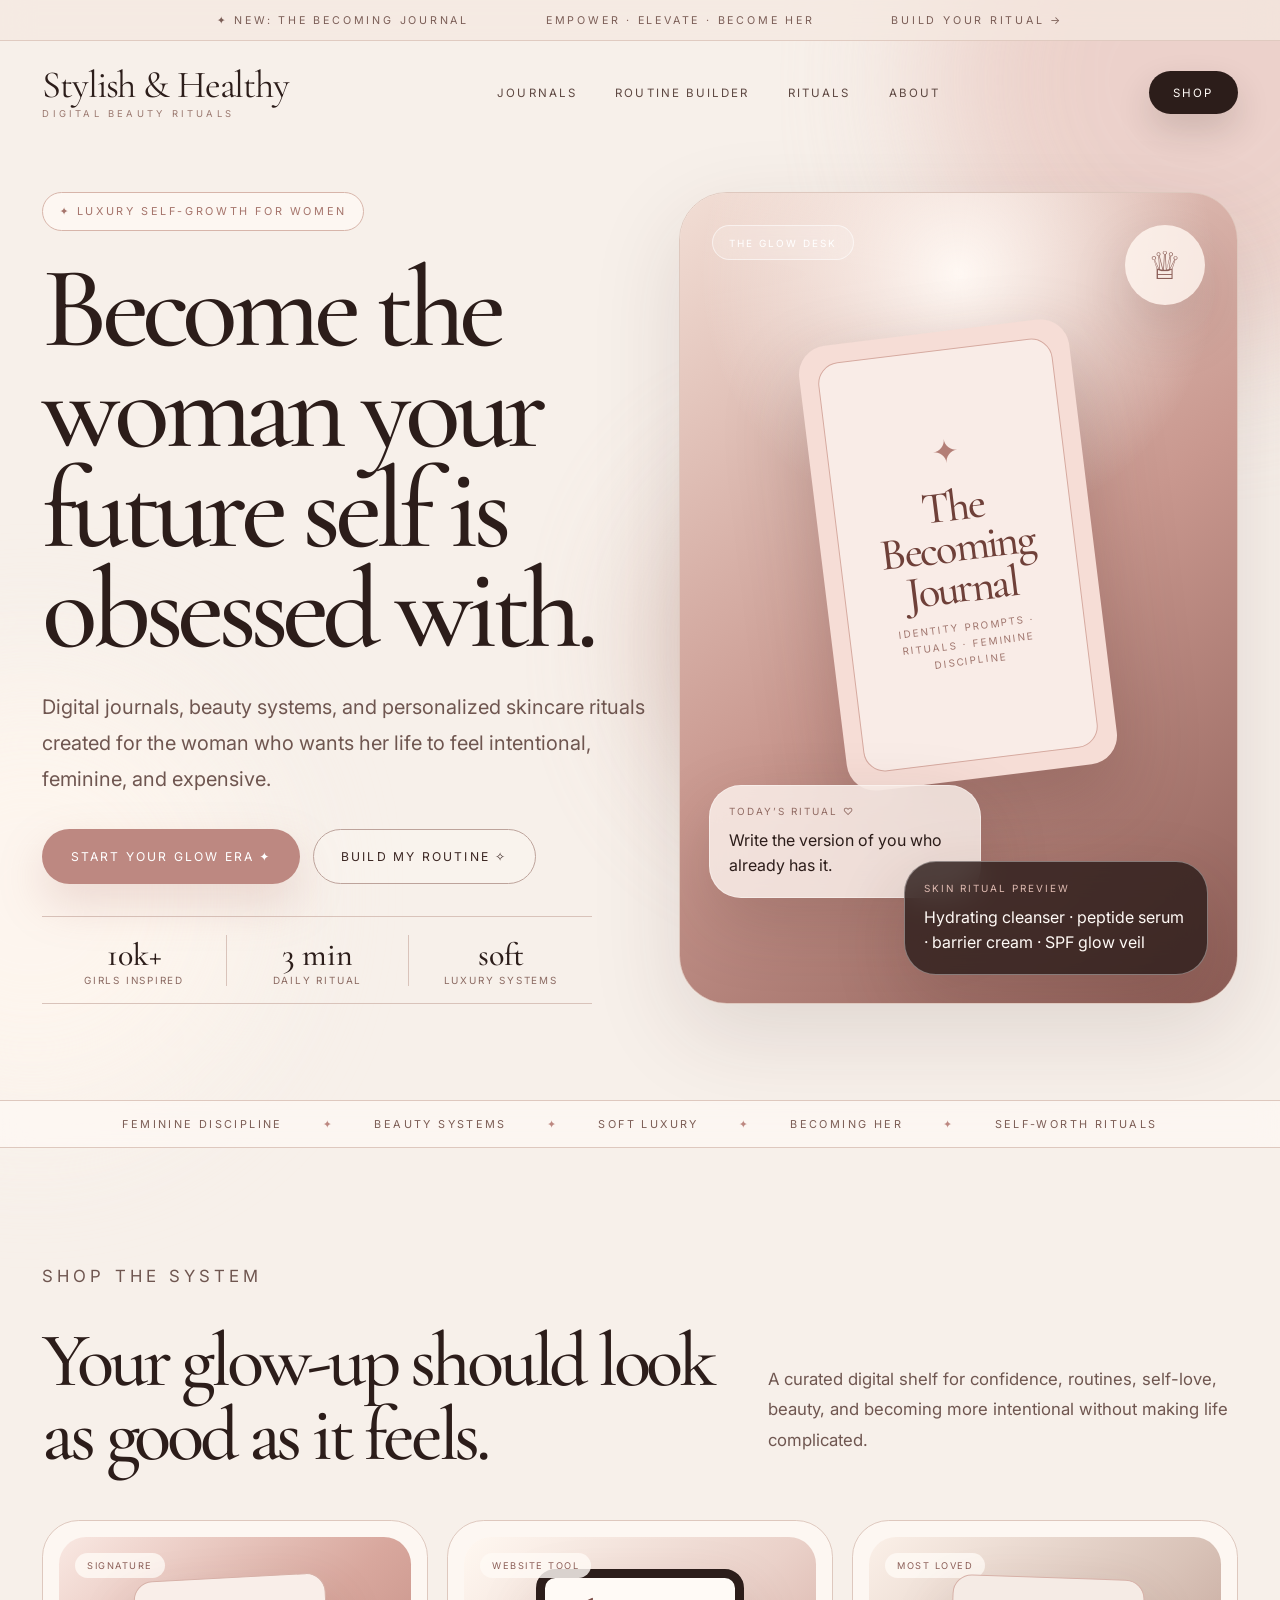
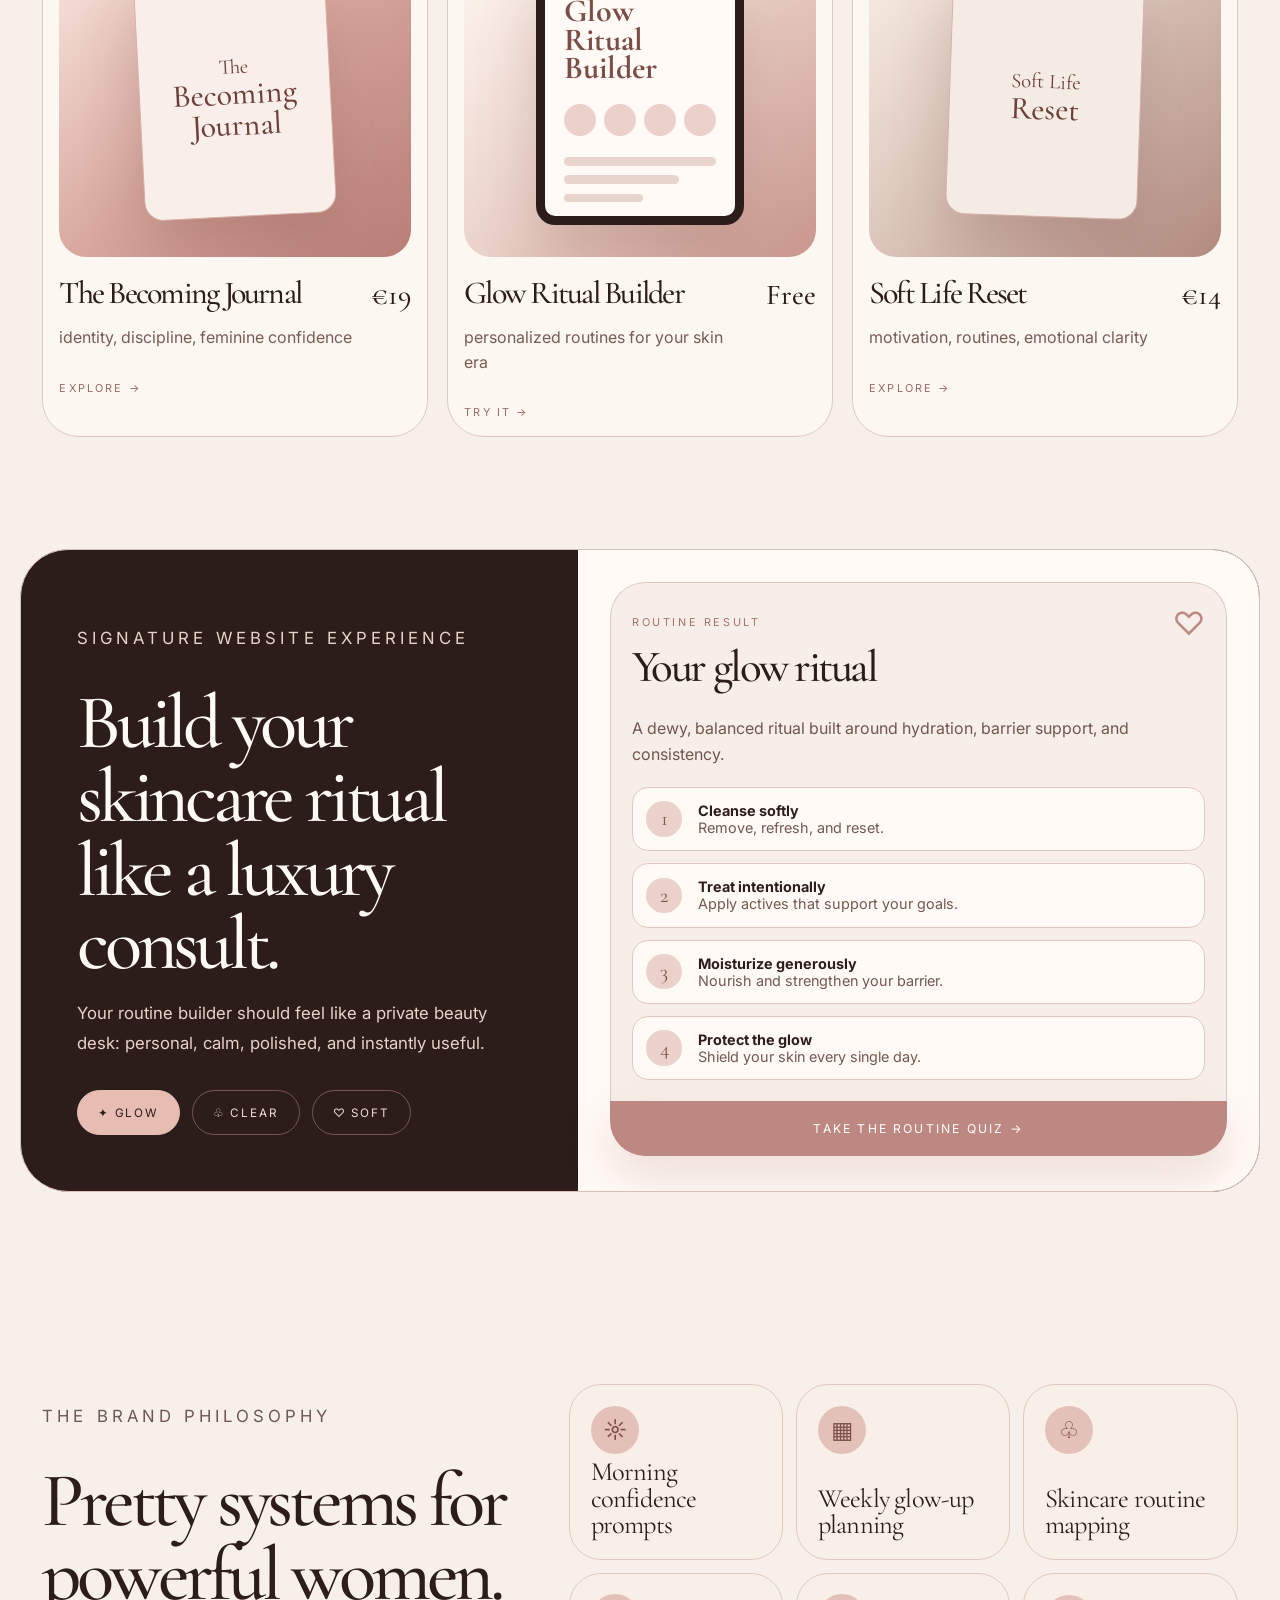
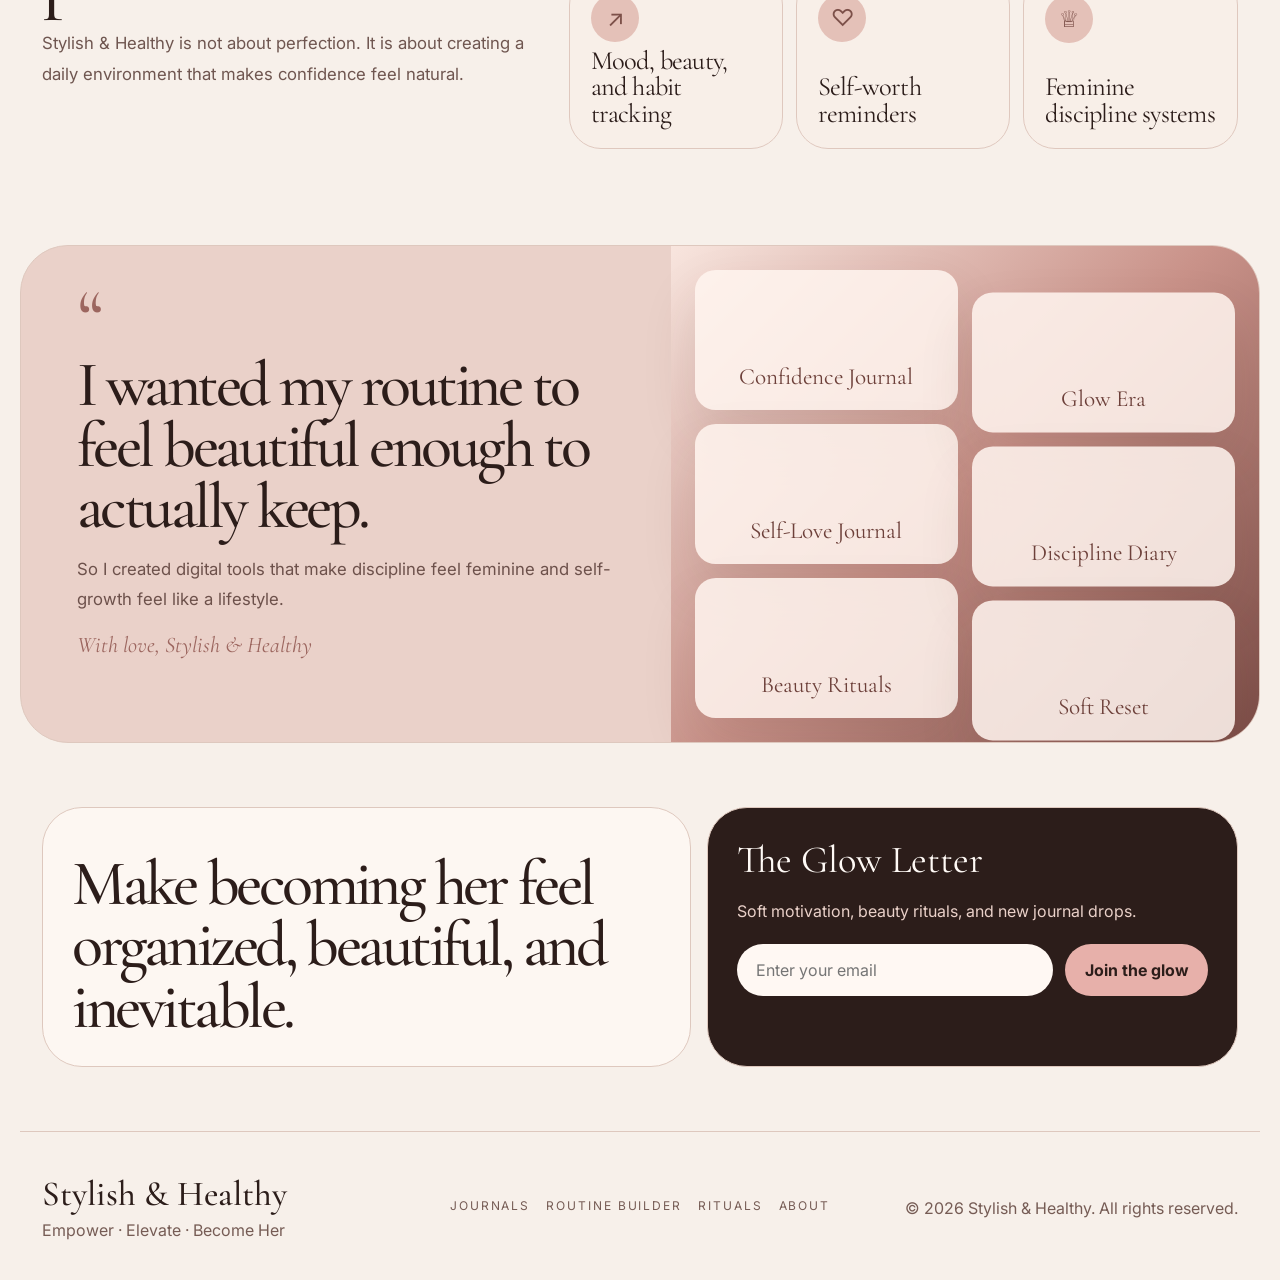
==== index.html @ 2f603052 "Add files via upload" ====
<!doctype html>
<html lang="en">
<head>
  <meta charset="UTF-8" />
  <meta name="viewport" content="width=device-width, initial-scale=1.0" />
  <meta name="description" content="Stylish & Healthy — luxury digital journals, beauty rituals, skincare routine builder, and feminine self-growth tools." />
  <title>Stylish & Healthy | Digital Beauty Rituals</title>
  <link rel="preconnect" href="https://fonts.googleapis.com">
  <link rel="preconnect" href="https://fonts.gstatic.com" crossorigin>
  <link href="https://fonts.googleapis.com/css2?family=Cormorant+Garamond:wght@400;500;600;700&family=Inter:wght@300;400;500;600;700&display=swap" rel="stylesheet">
  <link rel="stylesheet" href="styles.css" />
</head>
<body>
  <div class="ambient ambient-one"></div>
  <div class="ambient ambient-two"></div>
  <div class="ambient ambient-three"></div>

  <header class="announcement">
    <span>✦ New: The Becoming Journal</span>
    <span>Empower · Elevate · Become Her</span>
    <span>Build Your Ritual →</span>
  </header>

  <nav class="nav">
    <a class="brand" href="#top" aria-label="Stylish and Healthy home">
      <span class="brand-name">Stylish & Healthy</span>
      <span class="brand-subtitle">Digital Beauty Rituals</span>
    </a>
    <div class="nav-links">
      <a href="#journals">Journals</a>
      <a href="#routine">Routine Builder</a>
      <a href="#rituals">Rituals</a>
      <a href="#story">About</a>
    </div>
    <a class="nav-cta" href="#shop">Shop</a>
  </nav>

  <main id="top">
    <section class="hero section-shell">
      <div class="hero-copy reveal">
        <div class="eyebrow">✦ Luxury self-growth for women</div>
        <h1>Become the woman your future self is obsessed with.</h1>
        <p class="hero-text">
          Digital journals, beauty systems, and personalized skincare rituals created for the woman who wants her life to feel intentional, feminine, and expensive.
        </p>
        <div class="hero-actions">
          <a class="button primary" href="#shop">Start your glow era ✦</a>
          <a class="button secondary" href="#routine">Build my routine ✧</a>
        </div>
        <div class="stats-card">
          <div><strong>10k+</strong><span>girls inspired</span></div>
          <div><strong>3 min</strong><span>daily ritual</span></div>
          <div><strong>soft</strong><span>luxury systems</span></div>
        </div>
      </div>

      <div class="hero-visual reveal delay-1" aria-label="Luxury digital journal and skincare ritual visual">
        <div class="visual-bg"></div>
        <div class="glow-desk">The Glow Desk</div>
        <div class="crown-badge">♕</div>
        <div class="journal-hero">
          <div class="journal-inner">
            <span>✦</span>
            <h2>The Becoming Journal</h2>
            <p>identity prompts · rituals · feminine discipline</p>
          </div>
        </div>
        <div class="ritual-note floating-card">
          <div class="mini-label">Today’s Ritual ♡</div>
          <p>Write the version of you who already has it.</p>
        </div>
        <div class="routine-note floating-card dark">
          <div class="mini-label">Skin Ritual Preview</div>
          <p>Hydrating cleanser · peptide serum · barrier cream · SPF glow veil</p>
        </div>
      </div>
    </section>

    <section class="marquee" aria-label="Brand values">
      <span>feminine discipline</span>
      <i>✦</i>
      <span>beauty systems</span>
      <i>✦</i>
      <span>soft luxury</span>
      <i>✦</i>
      <span>becoming her</span>
      <i>✦</i>
      <span>self-worth rituals</span>
    </section>

    <section id="shop" class="products section-shell">
      <div class="section-heading reveal">
        <div>
          <p class="section-kicker">Shop the system</p>
          <h2>Your glow-up should look as good as it feels.</h2>
        </div>
        <p>
          A curated digital shelf for confidence, routines, self-love, beauty, and becoming more intentional without making life complicated.
        </p>
      </div>

      <div id="journals" class="product-grid">
        <article class="product-card reveal">
          <div class="product-art rose">
            <span class="product-tag">Signature</span>
            <div class="mini-journal"><span>The</span><strong>Becoming Journal</strong></div>
          </div>
          <div class="product-info">
            <div>
              <h3>The Becoming Journal</h3>
              <p>identity, discipline, feminine confidence</p>
            </div>
            <strong>€19</strong>
          </div>
          <a href="#" class="text-link">Explore →</a>
        </article>

        <article class="product-card reveal delay-1">
          <div class="product-art cream">
            <span class="product-tag">Website Tool</span>
            <div class="tablet-mockup">
              <h4>Glow Ritual Builder</h4>
              <div class="routine-icons"><i></i><i></i><i></i><i></i></div>
              <div class="mock-lines"><b></b><b></b><b></b></div>
            </div>
          </div>
          <div class="product-info">
            <div>
              <h3>Glow Ritual Builder</h3>
              <p>personalized routines for your skin era</p>
            </div>
            <strong>Free</strong>
          </div>
          <a href="#routine" class="text-link">Try it →</a>
        </article>

        <article class="product-card reveal delay-2">
          <div class="product-art beige">
            <span class="product-tag">Most Loved</span>
            <div class="mini-journal soft"><span>Soft Life</span><strong>Reset</strong></div>
          </div>
          <div class="product-info">
            <div>
              <h3>Soft Life Reset</h3>
              <p>motivation, routines, emotional clarity</p>
            </div>
            <strong>€14</strong>
          </div>
          <a href="#" class="text-link">Explore →</a>
        </article>
      </div>
    </section>

    <section id="routine" class="routine-builder section-shell">
      <div class="routine-dark reveal">
        <p class="section-kicker">Signature website experience</p>
        <h2>Build your skincare ritual like a luxury consult.</h2>
        <p>
          Your routine builder should feel like a private beauty desk: personal, calm, polished, and instantly useful.
        </p>
        <div class="routine-tabs" role="tablist" aria-label="Choose skin goal">
          <button class="active" data-goal="glow">✦ Glow</button>
          <button data-goal="clear">♧ Clear</button>
          <button data-goal="soft">♡ Soft</button>
        </div>
      </div>

      <div class="routine-result reveal delay-1">
        <div class="result-top">
          <div>
            <p class="section-kicker">Routine result</p>
            <h3 id="routine-title">Your glow ritual</h3>
          </div>
          <span>♡</span>
        </div>
        <p id="routine-copy" class="result-copy">A dewy, balanced ritual built around hydration, barrier support, and consistency.</p>
        <div class="routine-steps">
          <div><span>1</span><p><strong>Cleanse softly</strong>Remove, refresh, and reset.</p></div>
          <div><span>2</span><p><strong>Treat intentionally</strong>Apply actives that support your goals.</p></div>
          <div><span>3</span><p><strong>Moisturize generously</strong>Nourish and strengthen your barrier.</p></div>
          <div><span>4</span><p><strong>Protect the glow</strong>Shield your skin every single day.</p></div>
        </div>
        <a class="button primary full" href="#">Take the routine quiz →</a>
      </div>
    </section>

    <section id="rituals" class="rituals section-shell">
      <div class="ritual-copy reveal">
        <p class="section-kicker">The brand philosophy</p>
        <h2>Pretty systems for powerful women.</h2>
        <p>
          Stylish & Healthy is not about perfection. It is about creating a daily environment that makes confidence feel natural.
        </p>
      </div>
      <div class="ritual-grid">
        <div class="ritual-card reveal"><span>☼</span><p>Morning confidence prompts</p></div>
        <div class="ritual-card reveal delay-1"><span>▦</span><p>Weekly glow-up planning</p></div>
        <div class="ritual-card reveal delay-2"><span>♧</span><p>Skincare routine mapping</p></div>
        <div class="ritual-card reveal"><span>↗</span><p>Mood, beauty, and habit tracking</p></div>
        <div class="ritual-card reveal delay-1"><span>♡</span><p>Self-worth reminders</p></div>
        <div class="ritual-card reveal delay-2"><span>♕</span><p>Feminine discipline systems</p></div>
      </div>
    </section>

    <section id="story" class="story section-shell reveal">
      <div class="quote-block">
        <span>“</span>
        <h2>I wanted my routine to feel beautiful enough to actually keep.</h2>
        <p>
          So I created digital tools that make discipline feel feminine and self-growth feel like a lifestyle.
        </p>
        <em>With love, Stylish & Healthy</em>
      </div>
      <div class="journal-wall" aria-label="Digital journal collection">
        <div>Confidence Journal</div>
        <div>Glow Era</div>
        <div>Self-Love Journal</div>
        <div>Discipline Diary</div>
        <div>Beauty Rituals</div>
        <div>Soft Reset</div>
      </div>
    </section>

    <section class="newsletter section-shell reveal">
      <div>
        <h2>Make becoming her feel organized, beautiful, and inevitable.</h2>
      </div>
      <form class="newsletter-form" onsubmit="event.preventDefault(); alert('Thank you for joining The Glow Letter ✦');">
        <label for="email">The Glow Letter</label>
        <p>Soft motivation, beauty rituals, and new journal drops.</p>
        <div>
          <input id="email" type="email" placeholder="Enter your email" required />
          <button type="submit">Join the glow</button>
        </div>
      </form>
    </section>
  </main>

  <footer class="footer section-shell">
    <div>
      <strong>Stylish & Healthy</strong>
      <p>Empower · Elevate · Become Her</p>
    </div>
    <div class="footer-links">
      <a href="#journals">Journals</a>
      <a href="#routine">Routine Builder</a>
      <a href="#rituals">Rituals</a>
      <a href="#story">About</a>
    </div>
    <p>© 2026 Stylish & Healthy. All rights reserved.</p>
  </footer>

  <script src="script.js"></script>
</body>
</html>
---- styles.css ----
:root {
  --cream: #fffaf6;
  --milk: #f7f0ea;
  --blush: #ead1c9;
  --rose: #bd8881;
  --rose-dark: #9c665f;
  --cocoa: #2c1d1a;
  --taupe: #7d625b;
  --line: #dec8be;
  --gold: #c79a62;
  --shadow: 0 30px 90px rgba(71, 42, 36, 0.13);
}

* { box-sizing: border-box; }
html { scroll-behavior: smooth; }
body {
  margin: 0;
  font-family: 'Inter', system-ui, sans-serif;
  background: var(--milk);
  color: var(--cocoa);
  overflow-x: hidden;
}

a { color: inherit; text-decoration: none; }
button, input { font: inherit; }
::selection { background: var(--rose); color: white; }

.ambient {
  position: fixed;
  pointer-events: none;
  z-index: -1;
  border-radius: 999px;
  filter: blur(70px);
  opacity: 0.75;
}
.ambient-one { width: 34rem; height: 34rem; right: -12rem; top: -12rem; background: #e8c7c0; }
.ambient-two { width: 28rem; height: 28rem; left: -12rem; top: 42rem; background: #fff7ef; }
.ambient-three { width: 22rem; height: 22rem; right: 20%; bottom: 5rem; background: #d8b3a9; }

.announcement {
  display: flex;
  justify-content: center;
  gap: clamp(1rem, 6vw, 5rem);
  padding: 0.85rem 1.5rem;
  border-bottom: 1px solid rgba(222, 200, 190, 0.9);
  background: rgba(244, 232, 225, 0.75);
  backdrop-filter: blur(16px);
  color: #7b5e57;
  font-size: 0.67rem;
  text-transform: uppercase;
  letter-spacing: 0.26em;
}
.announcement span:nth-child(1), .announcement span:nth-child(3) { display: none; }

.nav {
  max-width: 1240px;
  margin: 0 auto;
  padding: 1.55rem 1.4rem;
  display: flex;
  align-items: center;
  justify-content: space-between;
  gap: 1rem;
}
.brand { display: grid; gap: 0.25rem; }
.brand-name {
  font-family: 'Cormorant Garamond', serif;
  font-size: clamp(1.7rem, 3vw, 2.45rem);
  line-height: 1;
  letter-spacing: -0.03em;
}
.brand-subtitle {
  color: #9a786f;
  font-size: 0.59rem;
  text-transform: uppercase;
  letter-spacing: 0.34em;
}
.nav-links { display: none; gap: 2.4rem; font-size: 0.72rem; text-transform: uppercase; letter-spacing: 0.18em; color: #5e4842; }
.nav-links a { transition: color .25s ease; }
.nav-links a:hover { color: var(--rose-dark); }
.nav-cta {
  padding: 0.9rem 1.55rem;
  border-radius: 999px;
  background: var(--cocoa);
  color: var(--cream);
  font-size: 0.72rem;
  text-transform: uppercase;
  letter-spacing: 0.16em;
  box-shadow: 0 16px 35px rgba(44, 29, 26, 0.16);
}

.section-shell { max-width: 1240px; margin: 0 auto; padding-inline: 1.4rem; }
.hero { display: grid; gap: 2rem; padding-top: 1.5rem; padding-bottom: 4rem; }
.eyebrow, .section-kicker {
  display: inline-flex;
  width: fit-content;
  align-items: center;
  gap: 0.5rem;
  color: #a5746b;
  font-size: 0.68rem;
  text-transform: uppercase;
  letter-spacing: 0.24em;
}
.eyebrow { padding: .7rem 1rem; border: 1px solid #d7b5aa; border-radius: 999px; background: rgba(255,250,246,.7); }

h1, h2, h3 { font-family: 'Cormorant Garamond', serif; margin: 0; font-weight: 500; letter-spacing: -0.055em; }
h1 { margin-top: 1.8rem; max-width: 750px; font-size: clamp(4.2rem, 9vw, 7.8rem); line-height: 0.87; }
.hero-text { max-width: 620px; margin: 1.8rem 0 0; color: #6f5650; font-size: clamp(1.05rem, 2vw, 1.25rem); line-height: 1.8; }
.hero-actions { display: flex; flex-wrap: wrap; gap: .8rem; margin-top: 2rem; }
.button {
  display: inline-flex;
  align-items: center;
  justify-content: center;
  min-height: 3.45rem;
  padding: 0 1.7rem;
  border-radius: 999px;
  font-size: 0.76rem;
  text-transform: uppercase;
  letter-spacing: 0.18em;
  border: 1px solid transparent;
  transition: transform .25s ease, box-shadow .25s ease, background .25s ease;
}
.button:hover { transform: translateY(-2px); }
.primary { background: var(--rose); color: white; box-shadow: 0 20px 45px rgba(189,136,129,.26); }
.primary:hover { background: #a97770; }
.secondary { border-color: #bda39b; color: #3d2824; background: rgba(255,250,246,.26); }
.secondary:hover { background: var(--cream); }
.full { width: 100%; }

.stats-card {
  margin-top: 2rem;
  max-width: 550px;
  display: grid;
  grid-template-columns: repeat(3, 1fr);
  border-block: 1px solid #d9c3ba;
  padding: 1.1rem 0;
  text-align: center;
}
.stats-card div:nth-child(2) { border-inline: 1px solid #d9c3ba; }
.stats-card strong { display: block; font-family: 'Cormorant Garamond', serif; font-size: 2rem; font-weight: 500; }
.stats-card span { display: block; color: #8b6a62; font-size: 0.62rem; text-transform: uppercase; letter-spacing: 0.18em; }

.hero-visual {
  position: relative;
  min-height: 620px;
  overflow: hidden;
  border: 1px solid var(--line);
  border-radius: 3rem;
  box-shadow: var(--shadow);
}
.visual-bg { position: absolute; inset: 0; background: radial-gradient(circle at 50% 10%, #fff8f3 0, transparent 33%), linear-gradient(145deg, #f2ded5, #c9988f 52%, #8d5d56); }
.glow-desk, .crown-badge { position: absolute; z-index: 2; }
.glow-desk { left: 2rem; top: 2rem; border: 1px solid rgba(255,255,255,.55); background: rgba(255,255,255,.18); color: white; border-radius: 999px; padding: .65rem 1rem; font-size: .62rem; text-transform: uppercase; letter-spacing: .2em; backdrop-filter: blur(14px); }
.crown-badge { right: 2rem; top: 2rem; width: 5rem; height: 5rem; border-radius: 50%; display: grid; place-items: center; background: rgba(255,247,240,.8); color: #8c5f58; font-size: 2.4rem; box-shadow: 0 24px 60px rgba(44,29,26,.15); }
.journal-hero { position: absolute; left: 50%; top: 17%; width: 17rem; height: 28rem; transform: translateX(-50%) rotate(-7deg); border-radius: 1.8rem; background: #f6ddd6; padding: 1.15rem; box-shadow: 0 34px 80px rgba(74,39,34,.25); }
.journal-inner { height: 100%; border: 1px solid #d6aaa0; border-radius: 1.35rem; background: #f9ece7; display: flex; flex-direction: column; justify-content: center; align-items: center; text-align: center; padding: 2rem; color: #6f4039; }
.journal-inner span { color: #b37e76; font-size: 2rem; }
.journal-inner h2 { margin-top: 1rem; font-size: 2.8rem; line-height: .92; }
.journal-inner p { color: #a0766e; font-size: .62rem; text-transform: uppercase; letter-spacing: .2em; line-height: 1.7; }
.floating-card { position: absolute; z-index: 3; border: 1px solid rgba(255,255,255,.38); background: rgba(255,248,243,.78); border-radius: 2rem; padding: 1.2rem; box-shadow: 0 26px 70px rgba(74,39,34,.18); backdrop-filter: blur(16px); }
.ritual-note { left: 1.8rem; bottom: 6.6rem; width: min(17rem, calc(100% - 3.6rem)); }
.routine-note { right: 1.8rem; bottom: 1.8rem; width: min(19rem, calc(100% - 3.6rem)); }
.dark { background: rgba(44,29,26,.82); color: var(--cream); }
.dark .mini-label { color: #dfbbb2; }
.mini-label { margin-bottom: .7rem; color: #916b63; font-size: .62rem; text-transform: uppercase; letter-spacing: .2em; }
.floating-card p { margin: 0; line-height: 1.55; }

.marquee { border-block: 1px solid var(--line); background: rgba(255,250,246,.58); backdrop-filter: blur(14px); padding: 1rem; display: flex; align-items: center; justify-content: center; flex-wrap: wrap; gap: .7rem 2.5rem; color: #7c5d55; text-transform: uppercase; letter-spacing: .22em; font-size: .68rem; }
.marquee i { color: var(--rose); font-style: normal; }

.products, .rituals { padding-top: 6rem; padding-bottom: 6rem; }
.section-heading { display: grid; gap: 1.4rem; margin-bottom: 2rem; }
.section-heading h2, .routine-dark h2, .ritual-copy h2, .newsletter h2 { margin-top: 1rem; font-size: clamp(3.2rem, 6vw, 5.5rem); line-height: .96; }
.section-heading p, .ritual-copy p, .routine-dark p { color: #6f5650; font-size: 1.05rem; line-height: 1.8; }
.product-grid { display: grid; gap: 1.2rem; }
.product-card { border: 1px solid var(--line); border-radius: 2.3rem; background: rgba(255,250,246,.72); padding: 1rem; transition: transform .25s ease, box-shadow .25s ease; }
.product-card:hover { transform: translateY(-6px); box-shadow: var(--shadow); }
.product-art { position: relative; height: 20rem; border-radius: 1.7rem; overflow: hidden; display: grid; place-items: center; }
.product-art.rose { background: linear-gradient(135deg, #f9e8e2, #d8a79d, #b77e75); }
.product-art.cream { background: linear-gradient(135deg, #fff8f1, #ead1c9, #c8958b); }
.product-art.beige { background: linear-gradient(135deg, #fbf0e8, #d9c3b8, #b18a7f); }
.product-tag { position: absolute; left: 1rem; top: 1rem; padding: .45rem .75rem; border-radius: 999px; background: rgba(255,250,246,.82); color: #8c5f58; font-size: .58rem; text-transform: uppercase; letter-spacing: .16em; }
.mini-journal { width: 12rem; height: 15rem; border-radius: 1.2rem; background: #f9eee9; box-shadow: 0 28px 60px rgba(99,52,46,.2); border: 1px solid #d7b1a8; display: flex; flex-direction: column; align-items: center; justify-content: center; text-align: center; color: #6d403a; transform: rotate(-3deg); }
.mini-journal.soft { background: #f5ebe5; transform: rotate(2deg); }
.mini-journal span { font-family: 'Cormorant Garamond', serif; font-size: 1.3rem; }
.mini-journal strong { font-family: 'Cormorant Garamond', serif; font-size: 2rem; line-height: .95; font-weight: 500; max-width: 8rem; }
.tablet-mockup { width: 13rem; height: 16rem; border: 9px solid #2c1d1a; border-radius: 1.2rem; background: var(--cream); padding: 1.2rem; box-shadow: 0 28px 60px rgba(99,52,46,.18); }
.tablet-mockup h4 { margin: 0; font-family: 'Cormorant Garamond', serif; font-size: 2rem; line-height: .9; color: #7a4d47; }
.routine-icons { display: flex; gap: .5rem; margin: 1.3rem 0; }
.routine-icons i { width: 2rem; height: 2rem; border-radius: 50%; background: #ead1c9; }
.mock-lines b { display: block; height: .55rem; margin-top: .6rem; border-radius: 999px; background: #e6d4cd; }
.mock-lines b:nth-child(2) { width: 76%; }
.mock-lines b:nth-child(3) { width: 52%; }
.product-info { display: flex; justify-content: space-between; gap: 1rem; margin-top: 1.3rem; }
.product-info h3 { font-size: 2rem; line-height: 1; }
.product-info p { color: #765c55; line-height: 1.55; }
.product-info strong { font-family: 'Cormorant Garamond', serif; font-size: 1.8rem; font-weight: 500; }
.text-link { display: inline-flex; margin-top: .9rem; color: #9a6a62; font-size: .68rem; text-transform: uppercase; letter-spacing: .2em; }

.routine-builder { display: grid; overflow: hidden; border: 1px solid #d8c0b7; border-radius: 3rem; background: var(--cocoa); color: var(--cream); padding: 0; margin-block: 1rem 6rem; }
.routine-dark { padding: 2rem; }
.routine-dark .section-kicker, .routine-dark p { color: #e8d2ca; }
.routine-tabs { display: flex; flex-wrap: wrap; gap: .75rem; margin-top: 2rem; }
.routine-tabs button { cursor: pointer; border: 1px solid #79564f; background: transparent; color: #f4dcd4; border-radius: 999px; padding: .9rem 1.25rem; font-size: .73rem; text-transform: uppercase; letter-spacing: .16em; transition: .25s ease; }
.routine-tabs button:hover, .routine-tabs button.active { background: #e7bcb2; color: var(--cocoa); border-color: #e7bcb2; }
.routine-result { background: var(--cream); color: var(--cocoa); padding: 1.2rem; }
.routine-result > * { max-width: 100%; }
.result-top { display: flex; justify-content: space-between; gap: 1rem; align-items: start; border-radius: 2.2rem 2.2rem 0 0; background: #f7eee9; padding: 1.3rem; border: 1px solid #dfc8be; border-bottom: 0; }
.result-top h3 { font-size: 2.8rem; }
.result-top span { font-size: 2rem; color: var(--rose); }
.result-copy { background: #f7eee9; margin: 0; padding: 0 1.3rem 1.2rem; border-inline: 1px solid #dfc8be; color: #70564f; line-height: 1.65; }
.routine-steps { border-inline: 1px solid #dfc8be; background: #f7eee9; display: grid; gap: .75rem; padding: 0 1.3rem 1.3rem; }
.routine-steps div { display: flex; gap: 1rem; align-items: center; padding: .85rem; border: 1px solid #e0c9c0; background: var(--cream); border-radius: 1rem; }
.routine-steps span { flex: 0 0 2.2rem; height: 2.2rem; border-radius: 50%; background: #ead1c9; display: grid; place-items: center; font-family: 'Cormorant Garamond', serif; font-size: 1.3rem; color: #80554e; }
.routine-steps p { margin: 0; color: #725850; font-size: .9rem; }
.routine-steps strong { display: block; color: var(--cocoa); }
.routine-result .button { border-radius: 0 0 2.2rem 2.2rem; }

.rituals { display: grid; gap: 2rem; }
.ritual-grid { display: grid; grid-template-columns: repeat(2, 1fr); gap: .8rem; }
.ritual-card { border: 1px solid #dfc8be; border-radius: 2rem; background: rgba(248,238,232,.82); padding: 1.3rem; min-height: 11rem; display: flex; flex-direction: column; justify-content: space-between; }
.ritual-card span { width: 3rem; height: 3rem; border-radius: 50%; display: grid; place-items: center; background: #e4c1b8; color: #7c5049; font-size: 1.45rem; }
.ritual-card p { margin: 0; font-family: 'Cormorant Garamond', serif; font-size: 1.65rem; line-height: 1; letter-spacing: -.03em; }

.story { display: grid; gap: 0; overflow: hidden; border: 1px solid var(--line); border-radius: 3rem; background: #ead1c9; padding: 0; margin-bottom: 4rem; }
.quote-block { padding: 2rem; }
.quote-block span { color: var(--rose-dark); font-family: 'Cormorant Garamond', serif; font-size: 5rem; line-height: .4; }
.quote-block h2 { margin-top: .5rem; font-size: clamp(3rem, 5vw, 5.5rem); line-height: .95; }
.quote-block p { color: #6d514b; line-height: 1.8; font-size: 1.05rem; }
.quote-block em { font-family: 'Cormorant Garamond', serif; color: #9c665f; font-size: 1.4rem; }
.journal-wall { min-height: 31rem; padding: 1.5rem; background: linear-gradient(135deg, #f8e5de, #c99289, #7b4c46); display: grid; grid-template-columns: repeat(2, 1fr); gap: .9rem; }
.journal-wall div { border-radius: 1.3rem; background: rgba(255,245,239,.86); color: #6d403a; padding: 1.2rem; display: flex; align-items: end; justify-content: center; text-align: center; font-family: 'Cormorant Garamond', serif; font-size: 1.45rem; box-shadow: 0 26px 55px rgba(86,48,43,.12); }
.journal-wall div:nth-child(even) { transform: translateY(1.4rem); }

.newsletter { display: grid; gap: 1rem; margin-bottom: 4rem; }
.newsletter > div, .newsletter-form { border: 1px solid var(--line); border-radius: 2.5rem; padding: 1.8rem; }
.newsletter > div { background: rgba(255,250,246,.7); }
.newsletter h2 { font-size: clamp(3rem, 5vw, 5rem); }
.newsletter-form { background: var(--cocoa); color: var(--cream); }
.newsletter-form label { font-family: 'Cormorant Garamond', serif; font-size: 2.4rem; }
.newsletter-form p { color: #ead1c9; line-height: 1.6; }
.newsletter-form div { display: flex; flex-direction: column; gap: .75rem; margin-top: 1.2rem; }
.newsletter-form input, .newsletter-form button { border: 0; border-radius: 999px; padding: 1rem 1.2rem; }
.newsletter-form input { background: #fff8f3; color: var(--cocoa); }
.newsletter-form button { cursor: pointer; background: #e7b0aa; color: var(--cocoa); font-weight: 700; }

.footer { border-top: 1px solid var(--line); padding-top: 2.5rem; padding-bottom: 2.5rem; display: grid; gap: 1.2rem; color: #765c55; }
.footer strong { display: block; font-family: 'Cormorant Garamond', serif; color: var(--cocoa); font-size: 2.2rem; font-weight: 500; }
.footer p { margin: .3rem 0 0; }
.footer-links { display: flex; flex-wrap: wrap; gap: 1rem; font-size: .75rem; text-transform: uppercase; letter-spacing: .16em; }

.reveal { opacity: 0; transform: translateY(26px); animation: reveal .9s ease forwards; }
.delay-1 { animation-delay: .12s; }
.delay-2 { animation-delay: .24s; }
@keyframes reveal { to { opacity: 1; transform: none; } }

@media (min-width: 760px) {
  .announcement span:nth-child(1), .announcement span:nth-child(3) { display: inline; }
  .nav-links { display: flex; }
  .hero { grid-template-columns: 1.04fr .96fr; padding-top: 3rem; padding-bottom: 6rem; }
  .section-heading { grid-template-columns: 1.2fr .8fr; align-items: end; margin-bottom: 3rem; }
  .product-grid { grid-template-columns: repeat(3, 1fr); }
  .routine-builder { grid-template-columns: .9fr 1.1fr; }
  .routine-dark { padding: 3.5rem; }
  .routine-result { padding: 2rem; }
  .rituals { grid-template-columns: .85fr 1.15fr; }
  .ritual-grid { grid-template-columns: repeat(3, 1fr); }
  .story { grid-template-columns: 1.05fr .95fr; }
  .quote-block { padding: 3.5rem; }
  .newsletter { grid-template-columns: 1.1fr .9fr; }
  .newsletter-form div { flex-direction: row; }
  .newsletter-form input { flex: 1; }
  .footer { grid-template-columns: 1fr auto 1fr; align-items: center; }
  .footer > p { text-align: right; }
}

@media (max-width: 520px) {
  .announcement { font-size: .55rem; letter-spacing: .2em; }
  .nav-cta { padding: .8rem 1rem; }
  .hero-visual { min-height: 560px; border-radius: 2rem; }
  .journal-hero { width: 14rem; height: 24rem; }
  .routine-note { display: none; }
  .stats-card strong { font-size: 1.45rem; }
  .stats-card span { font-size: .52rem; }
  .product-art { height: 17rem; }
  .ritual-grid { grid-template-columns: 1fr; }
}
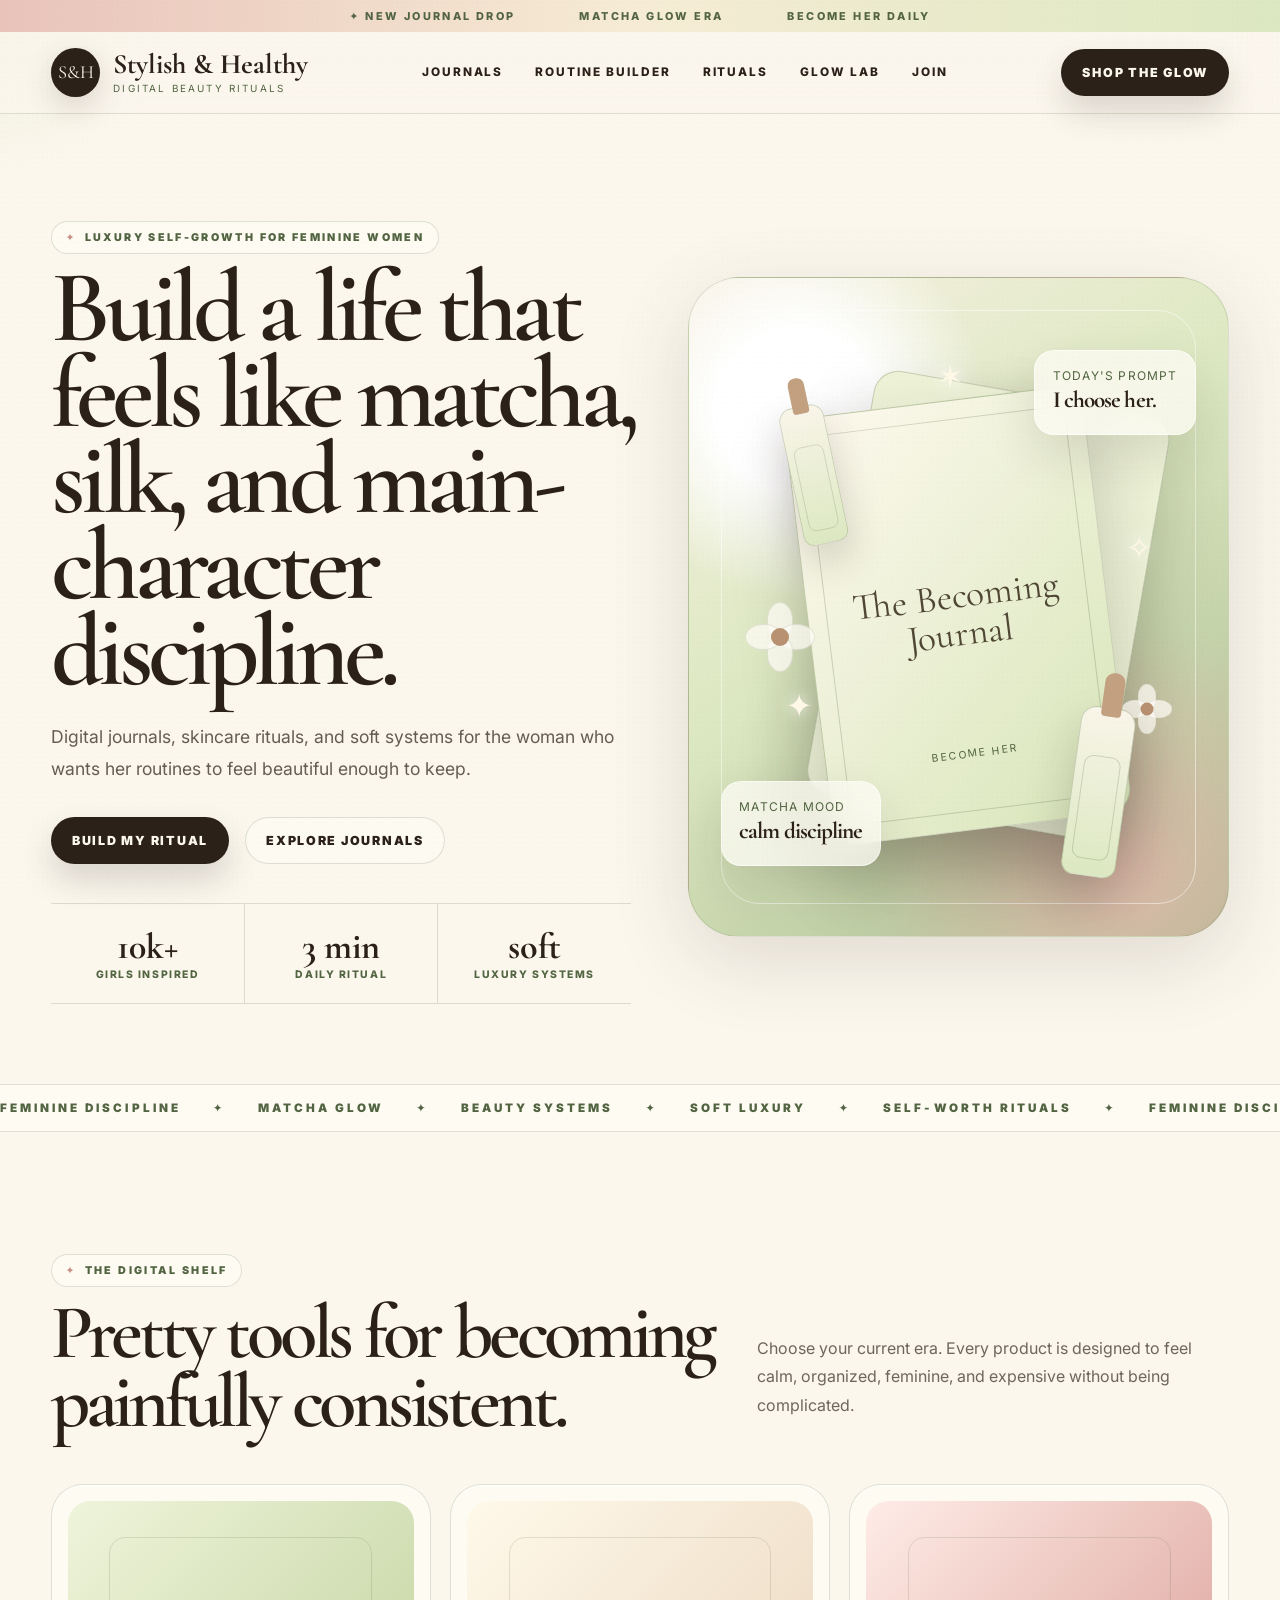
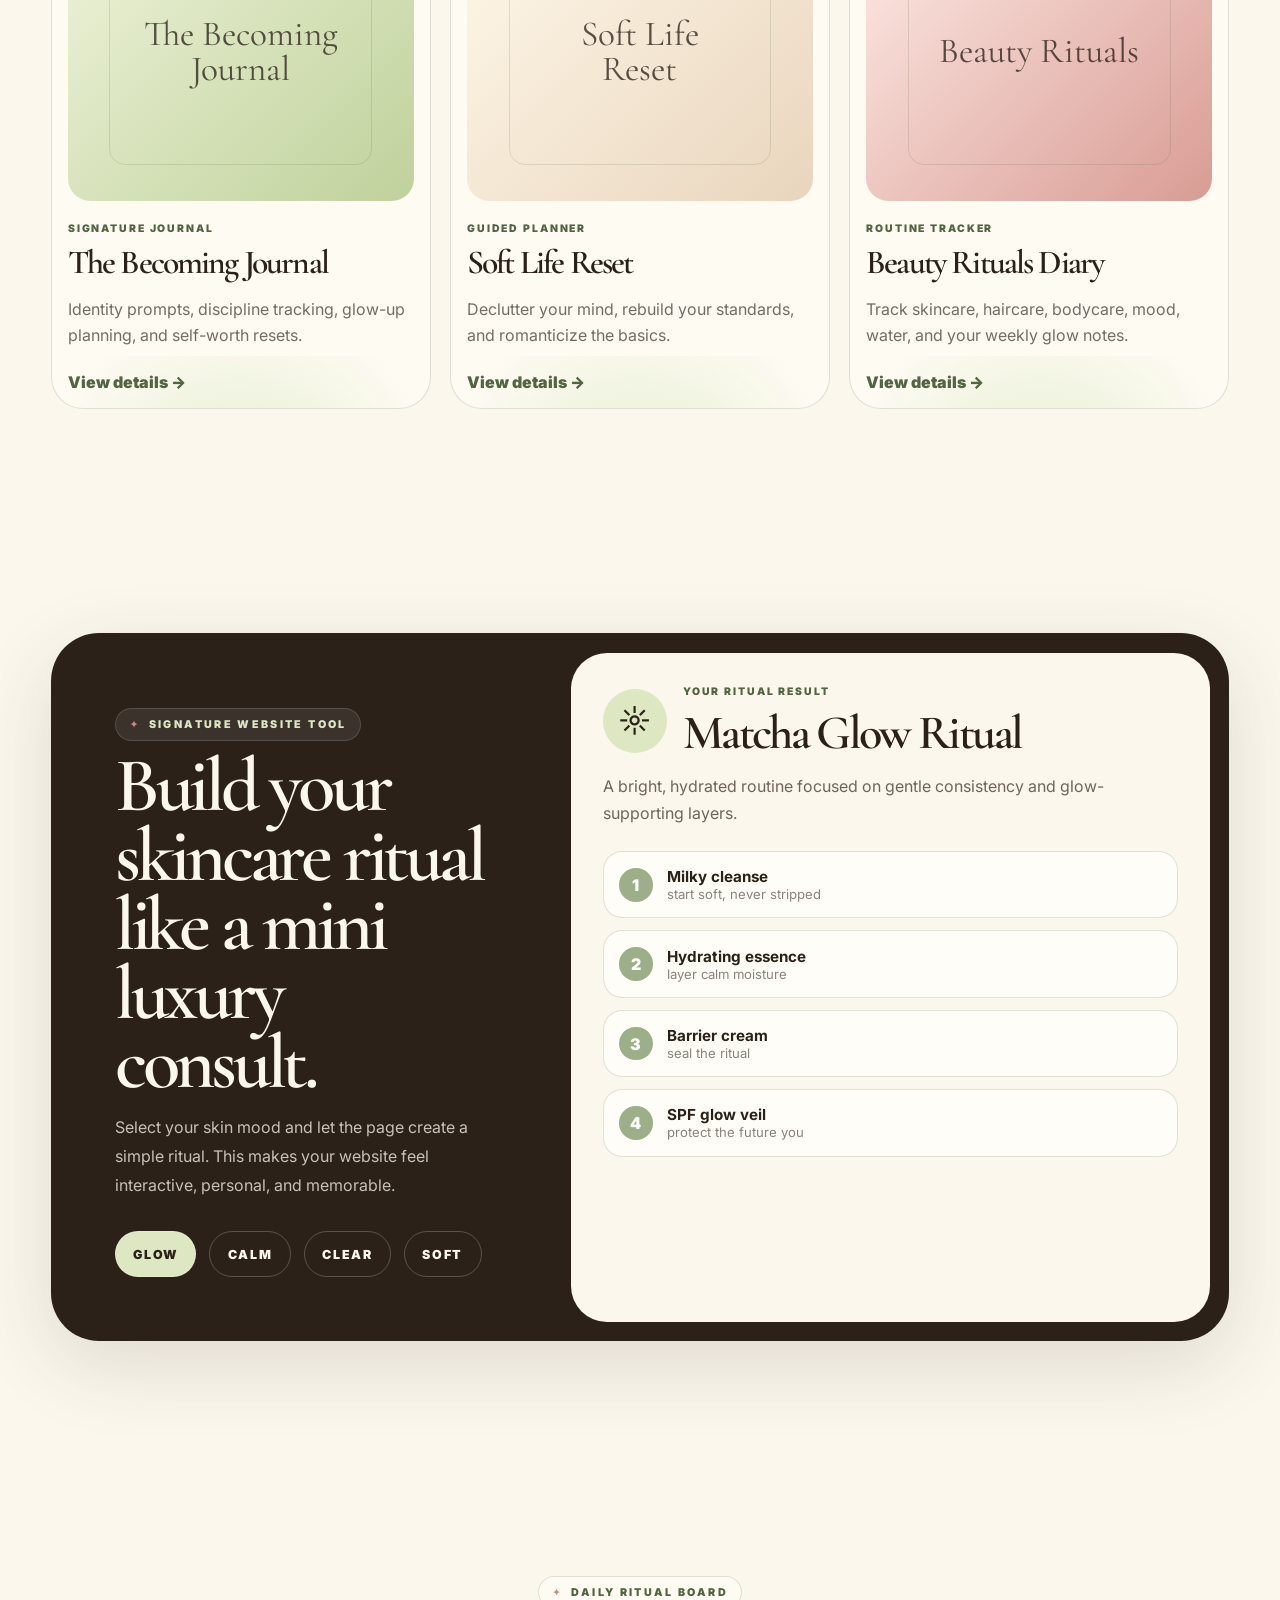
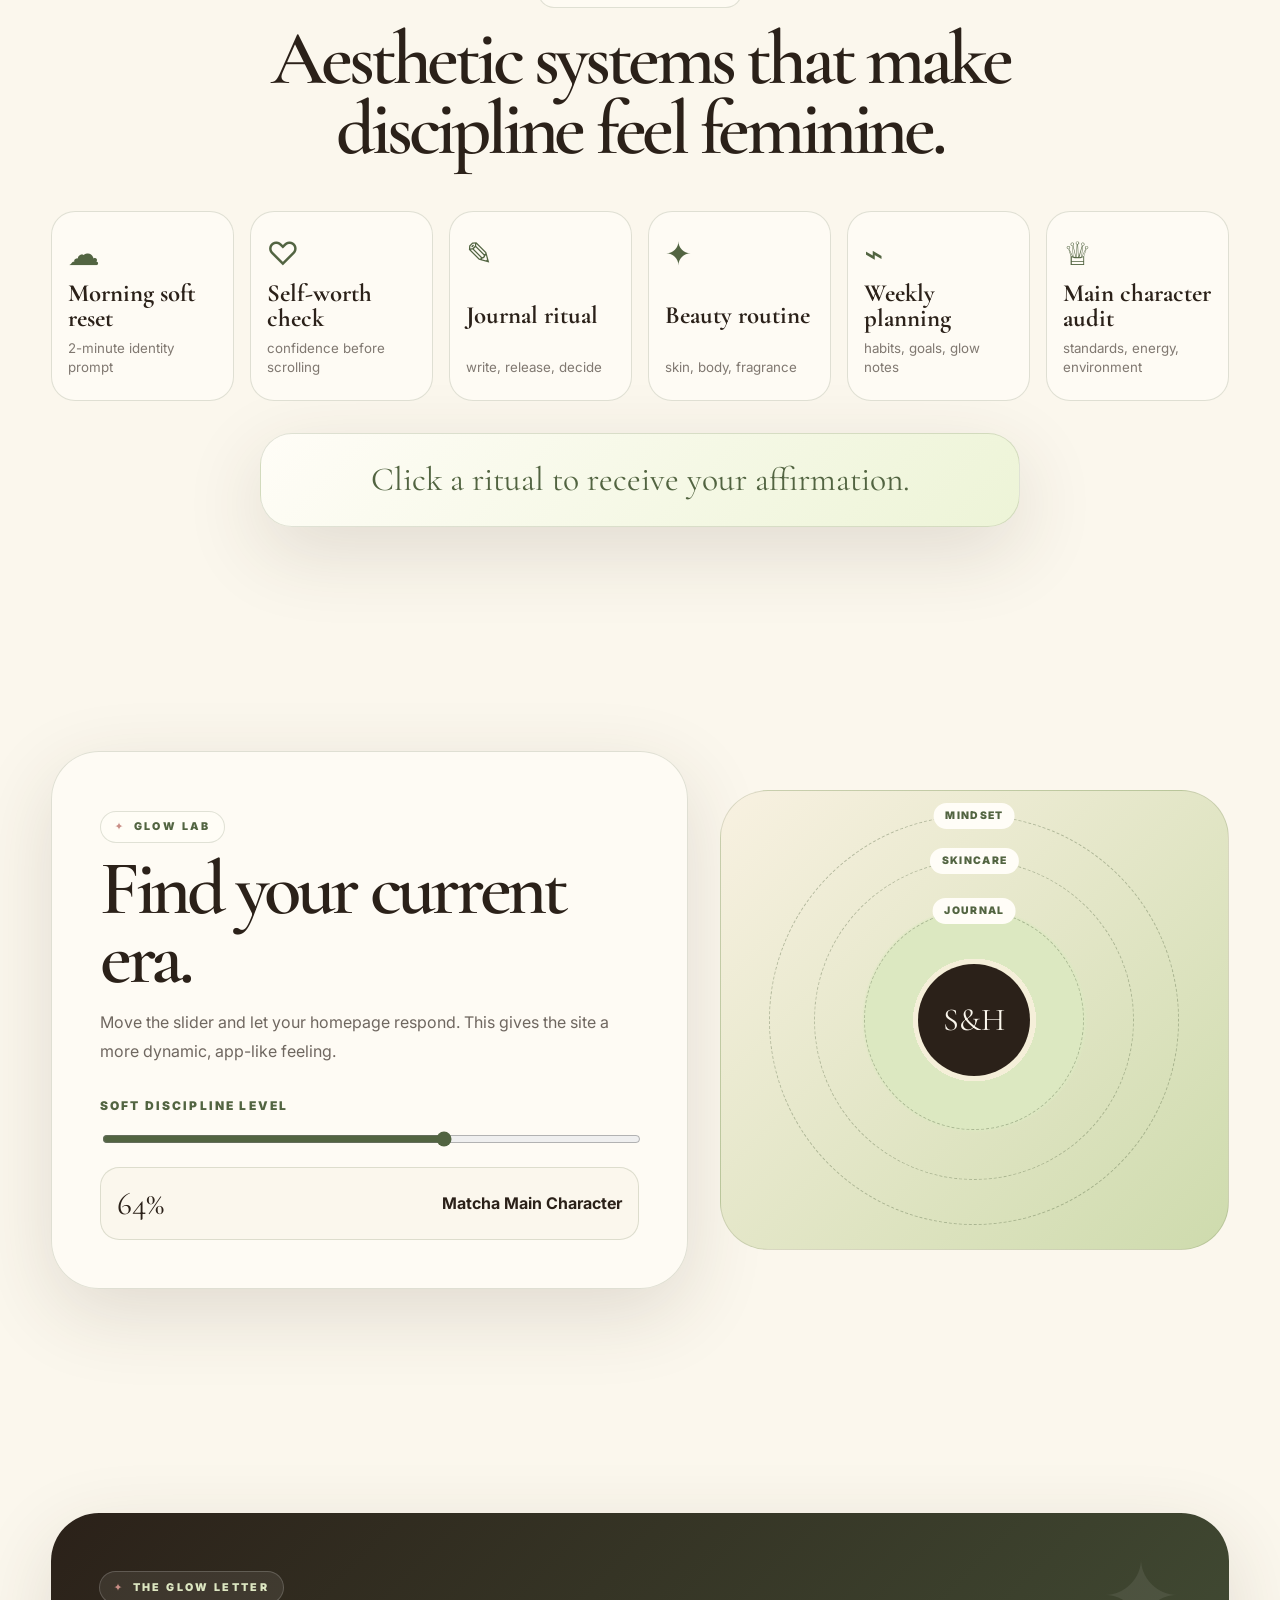
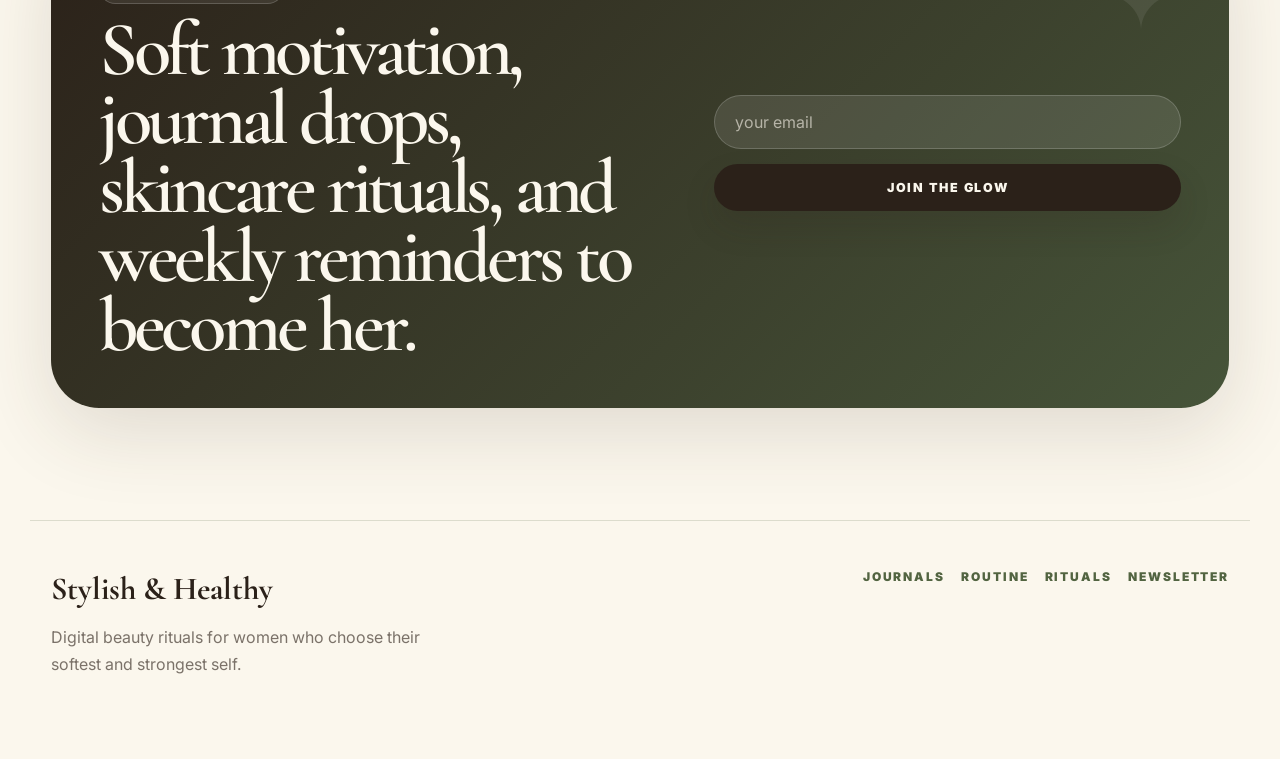
==== commit bcd5a5fc: "Add files via upload" ====
--- a/index.html
+++ b/index.html
@@ -1,253 +1,248 @@
-<!doctype html>
+<!DOCTYPE html>
 <html lang="en">
 <head>
   <meta charset="UTF-8" />
   <meta name="viewport" content="width=device-width, initial-scale=1.0" />
-  <meta name="description" content="Stylish & Healthy — luxury digital journals, beauty rituals, skincare routine builder, and feminine self-growth tools." />
   <title>Stylish & Healthy | Digital Beauty Rituals</title>
+  <meta name="description" content="Stylish & Healthy creates feminine digital journals, skincare routines, and soft-luxury self-growth tools." />
   <link rel="preconnect" href="https://fonts.googleapis.com">
   <link rel="preconnect" href="https://fonts.gstatic.com" crossorigin>
-  <link href="https://fonts.googleapis.com/css2?family=Cormorant+Garamond:wght@400;500;600;700&family=Inter:wght@300;400;500;600;700&display=swap" rel="stylesheet">
+  <link href="https://fonts.googleapis.com/css2?family=Cormorant+Garamond:wght@400;500;600;700&family=Inter:wght@400;500;600;700;800&display=swap" rel="stylesheet">
   <link rel="stylesheet" href="styles.css" />
 </head>
 <body>
-  <div class="ambient ambient-one"></div>
-  <div class="ambient ambient-two"></div>
-  <div class="ambient ambient-three"></div>
-
-  <header class="announcement">
-    <span>✦ New: The Becoming Journal</span>
-    <span>Empower · Elevate · Become Her</span>
-    <span>Build Your Ritual →</span>
+  <div class="cursor-orb" aria-hidden="true"></div>
+  <div class="page-noise" aria-hidden="true"></div>
+
+  <header class="site-header">
+    <div class="ribbon">
+      <span>✦ new journal drop</span>
+      <span>matcha glow era</span>
+      <span>become her daily</span>
+    </div>
+    <nav class="nav">
+      <a class="brand" href="#top" aria-label="Stylish and Healthy homepage">
+        <span class="brand-mark">S&H</span>
+        <span>
+          <strong>Stylish & Healthy</strong>
+          <em>digital beauty rituals</em>
+        </span>
+      </a>
+      <button class="menu-button" id="menuButton" aria-label="Open menu">☰</button>
+      <div class="nav-links" id="navLinks">
+        <a href="#journals">Journals</a>
+        <a href="#routine">Routine Builder</a>
+        <a href="#rituals">Rituals</a>
+        <a href="#glow-lab">Glow Lab</a>
+        <a href="#letter">Join</a>
+      </div>
+      <a class="nav-cta" href="#journals">Shop the glow</a>
+    </nav>
   </header>
 
-  <nav class="nav">
-    <a class="brand" href="#top" aria-label="Stylish and Healthy home">
-      <span class="brand-name">Stylish & Healthy</span>
-      <span class="brand-subtitle">Digital Beauty Rituals</span>
-    </a>
-    <div class="nav-links">
-      <a href="#journals">Journals</a>
-      <a href="#routine">Routine Builder</a>
-      <a href="#rituals">Rituals</a>
-      <a href="#story">About</a>
-    </div>
-    <a class="nav-cta" href="#shop">Shop</a>
-  </nav>
-
   <main id="top">
-    <section class="hero section-shell">
-      <div class="hero-copy reveal">
-        <div class="eyebrow">✦ Luxury self-growth for women</div>
-        <h1>Become the woman your future self is obsessed with.</h1>
+    <section class="hero section-reveal">
+      <div class="hero-copy">
+        <p class="eyebrow">Luxury self-growth for feminine women</p>
+        <h1>Build a life that feels like matcha, silk, and main-character discipline.</h1>
         <p class="hero-text">
-          Digital journals, beauty systems, and personalized skincare rituals created for the woman who wants her life to feel intentional, feminine, and expensive.
+          Digital journals, skincare rituals, and soft systems for the woman who wants her routines to feel beautiful enough to keep.
         </p>
         <div class="hero-actions">
-          <a class="button primary" href="#shop">Start your glow era ✦</a>
-          <a class="button secondary" href="#routine">Build my routine ✧</a>
-        </div>
-        <div class="stats-card">
-          <div><strong>10k+</strong><span>girls inspired</span></div>
+          <a class="button primary magnetic" href="#routine">Build my ritual</a>
+          <a class="button secondary magnetic" href="#journals">Explore journals</a>
+        </div>
+        <div class="mini-stats" aria-label="Brand highlights">
+          <div><strong data-count="10000">0</strong><span>girls inspired</span></div>
           <div><strong>3 min</strong><span>daily ritual</span></div>
           <div><strong>soft</strong><span>luxury systems</span></div>
         </div>
       </div>
 
-      <div class="hero-visual reveal delay-1" aria-label="Luxury digital journal and skincare ritual visual">
-        <div class="visual-bg"></div>
-        <div class="glow-desk">The Glow Desk</div>
-        <div class="crown-badge">♕</div>
-        <div class="journal-hero">
-          <div class="journal-inner">
-            <span>✦</span>
-            <h2>The Becoming Journal</h2>
-            <p>identity prompts · rituals · feminine discipline</p>
-          </div>
-        </div>
-        <div class="ritual-note floating-card">
-          <div class="mini-label">Today’s Ritual ♡</div>
-          <p>Write the version of you who already has it.</p>
-        </div>
-        <div class="routine-note floating-card dark">
-          <div class="mini-label">Skin Ritual Preview</div>
-          <p>Hydrating cleanser · peptide serum · barrier cream · SPF glow veil</p>
-        </div>
-      </div>
-    </section>
-
-    <section class="marquee" aria-label="Brand values">
-      <span>feminine discipline</span>
-      <i>✦</i>
-      <span>beauty systems</span>
-      <i>✦</i>
-      <span>soft luxury</span>
-      <i>✦</i>
-      <span>becoming her</span>
-      <i>✦</i>
-      <span>self-worth rituals</span>
-    </section>
-
-    <section id="shop" class="products section-shell">
-      <div class="section-heading reveal">
+      <div class="hero-art" aria-label="CSS illustration of journals and skincare ritual tools">
+        <div class="floating-badge badge-one">today's prompt<br><b>I choose her.</b></div>
+        <div class="floating-badge badge-two">matcha mood<br><b>calm discipline</b></div>
+        <div class="journal-stack">
+          <div class="journal journal-back"><span>Glow Era</span></div>
+          <div class="journal journal-front">
+            <div class="journal-lines"></div>
+            <span>The Becoming<br>Journal</span>
+            <small>become her</small>
+          </div>
+        </div>
+        <div class="doodle flower flower-a"><i></i><i></i><i></i><i></i><b></b></div>
+        <div class="doodle flower flower-b"><i></i><i></i><i></i><i></i><b></b></div>
+        <div class="serum serum-one"><span></span></div>
+        <div class="serum serum-two"><span></span></div>
+        <div class="sparkle s1">✦</div>
+        <div class="sparkle s2">✧</div>
+        <div class="sparkle s3">✶</div>
+      </div>
+    </section>
+
+    <section class="marquee" aria-label="brand values">
+      <div class="marquee-track">
+        <span>feminine discipline</span><b>✦</b><span>matcha glow</span><b>✦</b><span>beauty systems</span><b>✦</b><span>soft luxury</span><b>✦</b><span>self-worth rituals</span><b>✦</b>
+        <span>feminine discipline</span><b>✦</b><span>matcha glow</span><b>✦</b><span>beauty systems</span><b>✦</b><span>soft luxury</span><b>✦</b><span>self-worth rituals</span><b>✦</b>
+      </div>
+    </section>
+
+    <section id="journals" class="section shop section-reveal">
+      <div class="section-heading split">
         <div>
-          <p class="section-kicker">Shop the system</p>
-          <h2>Your glow-up should look as good as it feels.</h2>
-        </div>
-        <p>
-          A curated digital shelf for confidence, routines, self-love, beauty, and becoming more intentional without making life complicated.
-        </p>
-      </div>
-
-      <div id="journals" class="product-grid">
-        <article class="product-card reveal">
-          <div class="product-art rose">
-            <span class="product-tag">Signature</span>
-            <div class="mini-journal"><span>The</span><strong>Becoming Journal</strong></div>
+          <p class="eyebrow">The digital shelf</p>
+          <h2>Pretty tools for becoming painfully consistent.</h2>
+        </div>
+        <p>Choose your current era. Every product is designed to feel calm, organized, feminine, and expensive without being complicated.</p>
+      </div>
+
+      <div class="product-grid">
+        <article class="product-card tilt-card active" data-product="becoming">
+          <div class="product-visual book-visual matcha-book">
+            <span>The Becoming<br>Journal</span>
           </div>
           <div class="product-info">
+            <small>Signature journal</small>
+            <h3>The Becoming Journal</h3>
+            <p>Identity prompts, discipline tracking, glow-up planning, and self-worth resets.</p>
+            <button class="text-link" data-open-modal="becoming">View details →</button>
+          </div>
+        </article>
+
+        <article class="product-card tilt-card" data-product="reset">
+          <div class="product-visual book-visual cream-book">
+            <span>Soft Life<br>Reset</span>
+          </div>
+          <div class="product-info">
+            <small>Guided planner</small>
+            <h3>Soft Life Reset</h3>
+            <p>Declutter your mind, rebuild your standards, and romanticize the basics.</p>
+            <button class="text-link" data-open-modal="reset">View details →</button>
+          </div>
+        </article>
+
+        <article class="product-card tilt-card" data-product="beauty">
+          <div class="product-visual book-visual blush-book">
+            <span>Beauty Rituals</span>
+          </div>
+          <div class="product-info">
+            <small>Routine tracker</small>
+            <h3>Beauty Rituals Diary</h3>
+            <p>Track skincare, haircare, bodycare, mood, water, and your weekly glow notes.</p>
+            <button class="text-link" data-open-modal="beauty">View details →</button>
+          </div>
+        </article>
+      </div>
+    </section>
+
+    <section id="routine" class="section routine section-reveal">
+      <div class="routine-panel">
+        <div class="routine-copy">
+          <p class="eyebrow">Signature website tool</p>
+          <h2>Build your skincare ritual like a mini luxury consult.</h2>
+          <p>Select your skin mood and let the page create a simple ritual. This makes your website feel interactive, personal, and memorable.</p>
+          <div class="routine-tabs" role="tablist" aria-label="Choose a skin mood">
+            <button class="tab active" data-skin="glow">Glow</button>
+            <button class="tab" data-skin="calm">Calm</button>
+            <button class="tab" data-skin="clear">Clear</button>
+            <button class="tab" data-skin="soft">Soft</button>
+          </div>
+        </div>
+
+        <div class="routine-card" id="routineCard">
+          <div class="routine-top">
+            <span class="routine-icon">☼</span>
             <div>
-              <h3>The Becoming Journal</h3>
-              <p>identity, discipline, feminine confidence</p>
+              <small>Your ritual result</small>
+              <h3 id="routineTitle">Matcha Glow Ritual</h3>
             </div>
-            <strong>€19</strong>
-          </div>
-          <a href="#" class="text-link">Explore →</a>
-        </article>
-
-        <article class="product-card reveal delay-1">
-          <div class="product-art cream">
-            <span class="product-tag">Website Tool</span>
-            <div class="tablet-mockup">
-              <h4>Glow Ritual Builder</h4>
-              <div class="routine-icons"><i></i><i></i><i></i><i></i></div>
-              <div class="mock-lines"><b></b><b></b><b></b></div>
-            </div>
-          </div>
-          <div class="product-info">
-            <div>
-              <h3>Glow Ritual Builder</h3>
-              <p>personalized routines for your skin era</p>
-            </div>
-            <strong>Free</strong>
-          </div>
-          <a href="#routine" class="text-link">Try it →</a>
-        </article>
-
-        <article class="product-card reveal delay-2">
-          <div class="product-art beige">
-            <span class="product-tag">Most Loved</span>
-            <div class="mini-journal soft"><span>Soft Life</span><strong>Reset</strong></div>
-          </div>
-          <div class="product-info">
-            <div>
-              <h3>Soft Life Reset</h3>
-              <p>motivation, routines, emotional clarity</p>
-            </div>
-            <strong>€14</strong>
-          </div>
-          <a href="#" class="text-link">Explore →</a>
-        </article>
-      </div>
-    </section>
-
-    <section id="routine" class="routine-builder section-shell">
-      <div class="routine-dark reveal">
-        <p class="section-kicker">Signature website experience</p>
-        <h2>Build your skincare ritual like a luxury consult.</h2>
-        <p>
-          Your routine builder should feel like a private beauty desk: personal, calm, polished, and instantly useful.
-        </p>
-        <div class="routine-tabs" role="tablist" aria-label="Choose skin goal">
-          <button class="active" data-goal="glow">✦ Glow</button>
-          <button data-goal="clear">♧ Clear</button>
-          <button data-goal="soft">♡ Soft</button>
-        </div>
-      </div>
-
-      <div class="routine-result reveal delay-1">
-        <div class="result-top">
-          <div>
-            <p class="section-kicker">Routine result</p>
-            <h3 id="routine-title">Your glow ritual</h3>
-          </div>
-          <span>♡</span>
-        </div>
-        <p id="routine-copy" class="result-copy">A dewy, balanced ritual built around hydration, barrier support, and consistency.</p>
-        <div class="routine-steps">
-          <div><span>1</span><p><strong>Cleanse softly</strong>Remove, refresh, and reset.</p></div>
-          <div><span>2</span><p><strong>Treat intentionally</strong>Apply actives that support your goals.</p></div>
-          <div><span>3</span><p><strong>Moisturize generously</strong>Nourish and strengthen your barrier.</p></div>
-          <div><span>4</span><p><strong>Protect the glow</strong>Shield your skin every single day.</p></div>
-        </div>
-        <a class="button primary full" href="#">Take the routine quiz →</a>
-      </div>
-    </section>
-
-    <section id="rituals" class="rituals section-shell">
-      <div class="ritual-copy reveal">
-        <p class="section-kicker">The brand philosophy</p>
-        <h2>Pretty systems for powerful women.</h2>
-        <p>
-          Stylish & Healthy is not about perfection. It is about creating a daily environment that makes confidence feel natural.
-        </p>
+          </div>
+          <p id="routineDescription">A bright, hydrated routine focused on gentle consistency and glow-supporting layers.</p>
+          <ol id="routineSteps" class="routine-steps">
+            <li><span>1</span><b>Milky cleanse</b><em>start soft, never stripped</em></li>
+            <li><span>2</span><b>Hydrating essence</b><em>layer calm moisture</em></li>
+            <li><span>3</span><b>Barrier cream</b><em>seal the ritual</em></li>
+            <li><span>4</span><b>SPF glow veil</b><em>protect the future you</em></li>
+          </ol>
+        </div>
+      </div>
+    </section>
+
+    <section id="rituals" class="section rituals section-reveal">
+      <div class="section-heading center">
+        <p class="eyebrow">Daily ritual board</p>
+        <h2>Aesthetic systems that make discipline feel feminine.</h2>
       </div>
       <div class="ritual-grid">
-        <div class="ritual-card reveal"><span>☼</span><p>Morning confidence prompts</p></div>
-        <div class="ritual-card reveal delay-1"><span>▦</span><p>Weekly glow-up planning</p></div>
-        <div class="ritual-card reveal delay-2"><span>♧</span><p>Skincare routine mapping</p></div>
-        <div class="ritual-card reveal"><span>↗</span><p>Mood, beauty, and habit tracking</p></div>
-        <div class="ritual-card reveal delay-1"><span>♡</span><p>Self-worth reminders</p></div>
-        <div class="ritual-card reveal delay-2"><span>♕</span><p>Feminine discipline systems</p></div>
-      </div>
-    </section>
-
-    <section id="story" class="story section-shell reveal">
-      <div class="quote-block">
-        <span>“</span>
-        <h2>I wanted my routine to feel beautiful enough to actually keep.</h2>
-        <p>
-          So I created digital tools that make discipline feel feminine and self-growth feel like a lifestyle.
-        </p>
-        <em>With love, Stylish & Healthy</em>
-      </div>
-      <div class="journal-wall" aria-label="Digital journal collection">
-        <div>Confidence Journal</div>
-        <div>Glow Era</div>
-        <div>Self-Love Journal</div>
-        <div>Discipline Diary</div>
-        <div>Beauty Rituals</div>
-        <div>Soft Reset</div>
-      </div>
-    </section>
-
-    <section class="newsletter section-shell reveal">
-      <div>
-        <h2>Make becoming her feel organized, beautiful, and inevitable.</h2>
-      </div>
-      <form class="newsletter-form" onsubmit="event.preventDefault(); alert('Thank you for joining The Glow Letter ✦');">
-        <label for="email">The Glow Letter</label>
-        <p>Soft motivation, beauty rituals, and new journal drops.</p>
+        <button class="ritual-card" data-affirmation="You do not chase. You become undeniable."><span>☁</span><b>Morning soft reset</b><small>2-minute identity prompt</small></button>
+        <button class="ritual-card" data-affirmation="Your standards are allowed to be expensive."><span>♡</span><b>Self-worth check</b><small>confidence before scrolling</small></button>
+        <button class="ritual-card" data-affirmation="Small routines create the woman people notice."><span>✎</span><b>Journal ritual</b><small>write, release, decide</small></button>
+        <button class="ritual-card" data-affirmation="Beauty becomes magnetic when it feels intentional."><span>✦</span><b>Beauty routine</b><small>skin, body, fragrance</small></button>
+        <button class="ritual-card" data-affirmation="Your glow-up is not rushed. It is curated."><span>⌁</span><b>Weekly planning</b><small>habits, goals, glow notes</small></button>
+        <button class="ritual-card" data-affirmation="You are becoming the proof."><span>♕</span><b>Main character audit</b><small>standards, energy, environment</small></button>
+      </div>
+      <div class="affirmation-box" id="affirmationBox">Click a ritual to receive your affirmation.</div>
+    </section>
+
+    <section id="glow-lab" class="section glow-lab section-reveal">
+      <div class="lab-card">
         <div>
-          <input id="email" type="email" placeholder="Enter your email" required />
-          <button type="submit">Join the glow</button>
-        </div>
-      </form>
+          <p class="eyebrow">Glow Lab</p>
+          <h2>Find your current era.</h2>
+          <p>Move the slider and let your homepage respond. This gives the site a more dynamic, app-like feeling.</p>
+        </div>
+        <div class="slider-wrap">
+          <label for="eraRange">Soft discipline level</label>
+          <input id="eraRange" type="range" min="0" max="100" value="64" />
+          <div class="era-output" id="eraOutput">
+            <span>64%</span>
+            <b>Matcha Main Character</b>
+          </div>
+        </div>
+      </div>
+      <div class="orbit-art" aria-hidden="true">
+        <div class="orbit orbit-one"><span>journal</span></div>
+        <div class="orbit orbit-two"><span>skincare</span></div>
+        <div class="orbit orbit-three"><span>mindset</span></div>
+        <div class="center-orb">S&H</div>
+      </div>
+    </section>
+
+    <section id="letter" class="section letter section-reveal">
+      <div class="letter-card">
+        <div>
+          <p class="eyebrow">The Glow Letter</p>
+          <h2>Soft motivation, journal drops, skincare rituals, and weekly reminders to become her.</h2>
+        </div>
+        <form class="subscribe-form" id="subscribeForm">
+          <input type="email" placeholder="your email" aria-label="Email address" required />
+          <button class="button primary" type="submit">Join the glow</button>
+          <p id="formMessage" role="status"></p>
+        </form>
+      </div>
     </section>
   </main>
 
-  <footer class="footer section-shell">
+  <dialog class="product-modal" id="productModal">
+    <button class="modal-close" id="modalClose" aria-label="Close modal">×</button>
+    <small id="modalType">Digital journal</small>
+    <h3 id="modalTitle">The Becoming Journal</h3>
+    <p id="modalText">A soft-luxury journal for identity, discipline, and feminine confidence.</p>
+    <ul id="modalList"></ul>
+    <button class="button primary">Add to wishlist</button>
+  </dialog>
+
+  <footer class="footer">
     <div>
       <strong>Stylish & Healthy</strong>
-      <p>Empower · Elevate · Become Her</p>
+      <p>Digital beauty rituals for women who choose their softest and strongest self.</p>
     </div>
     <div class="footer-links">
       <a href="#journals">Journals</a>
-      <a href="#routine">Routine Builder</a>
+      <a href="#routine">Routine</a>
       <a href="#rituals">Rituals</a>
-      <a href="#story">About</a>
+      <a href="#letter">Newsletter</a>
     </div>
-    <p>© 2026 Stylish & Healthy. All rights reserved.</p>
   </footer>
 
   <script src="script.js"></script>
--- a/styles.css
+++ b/styles.css
@@ -1,286 +1,19 @@
-:root {
-  --cream: #fffaf6;
-  --milk: #f7f0ea;
-  --blush: #ead1c9;
-  --rose: #bd8881;
-  --rose-dark: #9c665f;
-  --cocoa: #2c1d1a;
-  --taupe: #7d625b;
-  --line: #dec8be;
-  --gold: #c79a62;
-  --shadow: 0 30px 90px rgba(71, 42, 36, 0.13);
+:root{
+  --cream:#fbf7ed;
+  --cream-2:#f3ead8;
+  --matcha:#9caf88;
+  --matcha-dark:#526441;
+  --sage:#c8d1b0;
+  --pistachio:#dde7c2;
+  --cocoa:#2b2119;
+  --latte:#b79171;
+  --blush:#e6b7ad;
+  --rose:#c98e86;
+  --white:#fffdf7;
+  --line:rgba(82,100,65,.18);
+  --shadow:0 24px 80px rgba(63,51,36,.14);
+  --serif:'Cormorant Garamond', Georgia, serif;
+  --sans:'Inter', system-ui, sans-serif;
 }
-
-* { box-sizing: border-box; }
-html { scroll-behavior: smooth; }
-body {
-  margin: 0;
-  font-family: 'Inter', system-ui, sans-serif;
-  background: var(--milk);
-  color: var(--cocoa);
-  overflow-x: hidden;
-}
-
-a { color: inherit; text-decoration: none; }
-button, input { font: inherit; }
-::selection { background: var(--rose); color: white; }
-
-.ambient {
-  position: fixed;
-  pointer-events: none;
-  z-index: -1;
-  border-radius: 999px;
-  filter: blur(70px);
-  opacity: 0.75;
-}
-.ambient-one { width: 34rem; height: 34rem; right: -12rem; top: -12rem; background: #e8c7c0; }
-.ambient-two { width: 28rem; height: 28rem; left: -12rem; top: 42rem; background: #fff7ef; }
-.ambient-three { width: 22rem; height: 22rem; right: 20%; bottom: 5rem; background: #d8b3a9; }
-
-.announcement {
-  display: flex;
-  justify-content: center;
-  gap: clamp(1rem, 6vw, 5rem);
-  padding: 0.85rem 1.5rem;
-  border-bottom: 1px solid rgba(222, 200, 190, 0.9);
-  background: rgba(244, 232, 225, 0.75);
-  backdrop-filter: blur(16px);
-  color: #7b5e57;
-  font-size: 0.67rem;
-  text-transform: uppercase;
-  letter-spacing: 0.26em;
-}
-.announcement span:nth-child(1), .announcement span:nth-child(3) { display: none; }
-
-.nav {
-  max-width: 1240px;
-  margin: 0 auto;
-  padding: 1.55rem 1.4rem;
-  display: flex;
-  align-items: center;
-  justify-content: space-between;
-  gap: 1rem;
-}
-.brand { display: grid; gap: 0.25rem; }
-.brand-name {
-  font-family: 'Cormorant Garamond', serif;
-  font-size: clamp(1.7rem, 3vw, 2.45rem);
-  line-height: 1;
-  letter-spacing: -0.03em;
-}
-.brand-subtitle {
-  color: #9a786f;
-  font-size: 0.59rem;
-  text-transform: uppercase;
-  letter-spacing: 0.34em;
-}
-.nav-links { display: none; gap: 2.4rem; font-size: 0.72rem; text-transform: uppercase; letter-spacing: 0.18em; color: #5e4842; }
-.nav-links a { transition: color .25s ease; }
-.nav-links a:hover { color: var(--rose-dark); }
-.nav-cta {
-  padding: 0.9rem 1.55rem;
-  border-radius: 999px;
-  background: var(--cocoa);
-  color: var(--cream);
-  font-size: 0.72rem;
-  text-transform: uppercase;
-  letter-spacing: 0.16em;
-  box-shadow: 0 16px 35px rgba(44, 29, 26, 0.16);
-}
-
-.section-shell { max-width: 1240px; margin: 0 auto; padding-inline: 1.4rem; }
-.hero { display: grid; gap: 2rem; padding-top: 1.5rem; padding-bottom: 4rem; }
-.eyebrow, .section-kicker {
-  display: inline-flex;
-  width: fit-content;
-  align-items: center;
-  gap: 0.5rem;
-  color: #a5746b;
-  font-size: 0.68rem;
-  text-transform: uppercase;
-  letter-spacing: 0.24em;
-}
-.eyebrow { padding: .7rem 1rem; border: 1px solid #d7b5aa; border-radius: 999px; background: rgba(255,250,246,.7); }
-
-h1, h2, h3 { font-family: 'Cormorant Garamond', serif; margin: 0; font-weight: 500; letter-spacing: -0.055em; }
-h1 { margin-top: 1.8rem; max-width: 750px; font-size: clamp(4.2rem, 9vw, 7.8rem); line-height: 0.87; }
-.hero-text { max-width: 620px; margin: 1.8rem 0 0; color: #6f5650; font-size: clamp(1.05rem, 2vw, 1.25rem); line-height: 1.8; }
-.hero-actions { display: flex; flex-wrap: wrap; gap: .8rem; margin-top: 2rem; }
-.button {
-  display: inline-flex;
-  align-items: center;
-  justify-content: center;
-  min-height: 3.45rem;
-  padding: 0 1.7rem;
-  border-radius: 999px;
-  font-size: 0.76rem;
-  text-transform: uppercase;
-  letter-spacing: 0.18em;
-  border: 1px solid transparent;
-  transition: transform .25s ease, box-shadow .25s ease, background .25s ease;
-}
-.button:hover { transform: translateY(-2px); }
-.primary { background: var(--rose); color: white; box-shadow: 0 20px 45px rgba(189,136,129,.26); }
-.primary:hover { background: #a97770; }
-.secondary { border-color: #bda39b; color: #3d2824; background: rgba(255,250,246,.26); }
-.secondary:hover { background: var(--cream); }
-.full { width: 100%; }
-
-.stats-card {
-  margin-top: 2rem;
-  max-width: 550px;
-  display: grid;
-  grid-template-columns: repeat(3, 1fr);
-  border-block: 1px solid #d9c3ba;
-  padding: 1.1rem 0;
-  text-align: center;
-}
-.stats-card div:nth-child(2) { border-inline: 1px solid #d9c3ba; }
-.stats-card strong { display: block; font-family: 'Cormorant Garamond', serif; font-size: 2rem; font-weight: 500; }
-.stats-card span { display: block; color: #8b6a62; font-size: 0.62rem; text-transform: uppercase; letter-spacing: 0.18em; }
-
-.hero-visual {
-  position: relative;
-  min-height: 620px;
-  overflow: hidden;
-  border: 1px solid var(--line);
-  border-radius: 3rem;
-  box-shadow: var(--shadow);
-}
-.visual-bg { position: absolute; inset: 0; background: radial-gradient(circle at 50% 10%, #fff8f3 0, transparent 33%), linear-gradient(145deg, #f2ded5, #c9988f 52%, #8d5d56); }
-.glow-desk, .crown-badge { position: absolute; z-index: 2; }
-.glow-desk { left: 2rem; top: 2rem; border: 1px solid rgba(255,255,255,.55); background: rgba(255,255,255,.18); color: white; border-radius: 999px; padding: .65rem 1rem; font-size: .62rem; text-transform: uppercase; letter-spacing: .2em; backdrop-filter: blur(14px); }
-.crown-badge { right: 2rem; top: 2rem; width: 5rem; height: 5rem; border-radius: 50%; display: grid; place-items: center; background: rgba(255,247,240,.8); color: #8c5f58; font-size: 2.4rem; box-shadow: 0 24px 60px rgba(44,29,26,.15); }
-.journal-hero { position: absolute; left: 50%; top: 17%; width: 17rem; height: 28rem; transform: translateX(-50%) rotate(-7deg); border-radius: 1.8rem; background: #f6ddd6; padding: 1.15rem; box-shadow: 0 34px 80px rgba(74,39,34,.25); }
-.journal-inner { height: 100%; border: 1px solid #d6aaa0; border-radius: 1.35rem; background: #f9ece7; display: flex; flex-direction: column; justify-content: center; align-items: center; text-align: center; padding: 2rem; color: #6f4039; }
-.journal-inner span { color: #b37e76; font-size: 2rem; }
-.journal-inner h2 { margin-top: 1rem; font-size: 2.8rem; line-height: .92; }
-.journal-inner p { color: #a0766e; font-size: .62rem; text-transform: uppercase; letter-spacing: .2em; line-height: 1.7; }
-.floating-card { position: absolute; z-index: 3; border: 1px solid rgba(255,255,255,.38); background: rgba(255,248,243,.78); border-radius: 2rem; padding: 1.2rem; box-shadow: 0 26px 70px rgba(74,39,34,.18); backdrop-filter: blur(16px); }
-.ritual-note { left: 1.8rem; bottom: 6.6rem; width: min(17rem, calc(100% - 3.6rem)); }
-.routine-note { right: 1.8rem; bottom: 1.8rem; width: min(19rem, calc(100% - 3.6rem)); }
-.dark { background: rgba(44,29,26,.82); color: var(--cream); }
-.dark .mini-label { color: #dfbbb2; }
-.mini-label { margin-bottom: .7rem; color: #916b63; font-size: .62rem; text-transform: uppercase; letter-spacing: .2em; }
-.floating-card p { margin: 0; line-height: 1.55; }
-
-.marquee { border-block: 1px solid var(--line); background: rgba(255,250,246,.58); backdrop-filter: blur(14px); padding: 1rem; display: flex; align-items: center; justify-content: center; flex-wrap: wrap; gap: .7rem 2.5rem; color: #7c5d55; text-transform: uppercase; letter-spacing: .22em; font-size: .68rem; }
-.marquee i { color: var(--rose); font-style: normal; }
-
-.products, .rituals { padding-top: 6rem; padding-bottom: 6rem; }
-.section-heading { display: grid; gap: 1.4rem; margin-bottom: 2rem; }
-.section-heading h2, .routine-dark h2, .ritual-copy h2, .newsletter h2 { margin-top: 1rem; font-size: clamp(3.2rem, 6vw, 5.5rem); line-height: .96; }
-.section-heading p, .ritual-copy p, .routine-dark p { color: #6f5650; font-size: 1.05rem; line-height: 1.8; }
-.product-grid { display: grid; gap: 1.2rem; }
-.product-card { border: 1px solid var(--line); border-radius: 2.3rem; background: rgba(255,250,246,.72); padding: 1rem; transition: transform .25s ease, box-shadow .25s ease; }
-.product-card:hover { transform: translateY(-6px); box-shadow: var(--shadow); }
-.product-art { position: relative; height: 20rem; border-radius: 1.7rem; overflow: hidden; display: grid; place-items: center; }
-.product-art.rose { background: linear-gradient(135deg, #f9e8e2, #d8a79d, #b77e75); }
-.product-art.cream { background: linear-gradient(135deg, #fff8f1, #ead1c9, #c8958b); }
-.product-art.beige { background: linear-gradient(135deg, #fbf0e8, #d9c3b8, #b18a7f); }
-.product-tag { position: absolute; left: 1rem; top: 1rem; padding: .45rem .75rem; border-radius: 999px; background: rgba(255,250,246,.82); color: #8c5f58; font-size: .58rem; text-transform: uppercase; letter-spacing: .16em; }
-.mini-journal { width: 12rem; height: 15rem; border-radius: 1.2rem; background: #f9eee9; box-shadow: 0 28px 60px rgba(99,52,46,.2); border: 1px solid #d7b1a8; display: flex; flex-direction: column; align-items: center; justify-content: center; text-align: center; color: #6d403a; transform: rotate(-3deg); }
-.mini-journal.soft { background: #f5ebe5; transform: rotate(2deg); }
-.mini-journal span { font-family: 'Cormorant Garamond', serif; font-size: 1.3rem; }
-.mini-journal strong { font-family: 'Cormorant Garamond', serif; font-size: 2rem; line-height: .95; font-weight: 500; max-width: 8rem; }
-.tablet-mockup { width: 13rem; height: 16rem; border: 9px solid #2c1d1a; border-radius: 1.2rem; background: var(--cream); padding: 1.2rem; box-shadow: 0 28px 60px rgba(99,52,46,.18); }
-.tablet-mockup h4 { margin: 0; font-family: 'Cormorant Garamond', serif; font-size: 2rem; line-height: .9; color: #7a4d47; }
-.routine-icons { display: flex; gap: .5rem; margin: 1.3rem 0; }
-.routine-icons i { width: 2rem; height: 2rem; border-radius: 50%; background: #ead1c9; }
-.mock-lines b { display: block; height: .55rem; margin-top: .6rem; border-radius: 999px; background: #e6d4cd; }
-.mock-lines b:nth-child(2) { width: 76%; }
-.mock-lines b:nth-child(3) { width: 52%; }
-.product-info { display: flex; justify-content: space-between; gap: 1rem; margin-top: 1.3rem; }
-.product-info h3 { font-size: 2rem; line-height: 1; }
-.product-info p { color: #765c55; line-height: 1.55; }
-.product-info strong { font-family: 'Cormorant Garamond', serif; font-size: 1.8rem; font-weight: 500; }
-.text-link { display: inline-flex; margin-top: .9rem; color: #9a6a62; font-size: .68rem; text-transform: uppercase; letter-spacing: .2em; }
-
-.routine-builder { display: grid; overflow: hidden; border: 1px solid #d8c0b7; border-radius: 3rem; background: var(--cocoa); color: var(--cream); padding: 0; margin-block: 1rem 6rem; }
-.routine-dark { padding: 2rem; }
-.routine-dark .section-kicker, .routine-dark p { color: #e8d2ca; }
-.routine-tabs { display: flex; flex-wrap: wrap; gap: .75rem; margin-top: 2rem; }
-.routine-tabs button { cursor: pointer; border: 1px solid #79564f; background: transparent; color: #f4dcd4; border-radius: 999px; padding: .9rem 1.25rem; font-size: .73rem; text-transform: uppercase; letter-spacing: .16em; transition: .25s ease; }
-.routine-tabs button:hover, .routine-tabs button.active { background: #e7bcb2; color: var(--cocoa); border-color: #e7bcb2; }
-.routine-result { background: var(--cream); color: var(--cocoa); padding: 1.2rem; }
-.routine-result > * { max-width: 100%; }
-.result-top { display: flex; justify-content: space-between; gap: 1rem; align-items: start; border-radius: 2.2rem 2.2rem 0 0; background: #f7eee9; padding: 1.3rem; border: 1px solid #dfc8be; border-bottom: 0; }
-.result-top h3 { font-size: 2.8rem; }
-.result-top span { font-size: 2rem; color: var(--rose); }
-.result-copy { background: #f7eee9; margin: 0; padding: 0 1.3rem 1.2rem; border-inline: 1px solid #dfc8be; color: #70564f; line-height: 1.65; }
-.routine-steps { border-inline: 1px solid #dfc8be; background: #f7eee9; display: grid; gap: .75rem; padding: 0 1.3rem 1.3rem; }
-.routine-steps div { display: flex; gap: 1rem; align-items: center; padding: .85rem; border: 1px solid #e0c9c0; background: var(--cream); border-radius: 1rem; }
-.routine-steps span { flex: 0 0 2.2rem; height: 2.2rem; border-radius: 50%; background: #ead1c9; display: grid; place-items: center; font-family: 'Cormorant Garamond', serif; font-size: 1.3rem; color: #80554e; }
-.routine-steps p { margin: 0; color: #725850; font-size: .9rem; }
-.routine-steps strong { display: block; color: var(--cocoa); }
-.routine-result .button { border-radius: 0 0 2.2rem 2.2rem; }
-
-.rituals { display: grid; gap: 2rem; }
-.ritual-grid { display: grid; grid-template-columns: repeat(2, 1fr); gap: .8rem; }
-.ritual-card { border: 1px solid #dfc8be; border-radius: 2rem; background: rgba(248,238,232,.82); padding: 1.3rem; min-height: 11rem; display: flex; flex-direction: column; justify-content: space-between; }
-.ritual-card span { width: 3rem; height: 3rem; border-radius: 50%; display: grid; place-items: center; background: #e4c1b8; color: #7c5049; font-size: 1.45rem; }
-.ritual-card p { margin: 0; font-family: 'Cormorant Garamond', serif; font-size: 1.65rem; line-height: 1; letter-spacing: -.03em; }
-
-.story { display: grid; gap: 0; overflow: hidden; border: 1px solid var(--line); border-radius: 3rem; background: #ead1c9; padding: 0; margin-bottom: 4rem; }
-.quote-block { padding: 2rem; }
-.quote-block span { color: var(--rose-dark); font-family: 'Cormorant Garamond', serif; font-size: 5rem; line-height: .4; }
-.quote-block h2 { margin-top: .5rem; font-size: clamp(3rem, 5vw, 5.5rem); line-height: .95; }
-.quote-block p { color: #6d514b; line-height: 1.8; font-size: 1.05rem; }
-.quote-block em { font-family: 'Cormorant Garamond', serif; color: #9c665f; font-size: 1.4rem; }
-.journal-wall { min-height: 31rem; padding: 1.5rem; background: linear-gradient(135deg, #f8e5de, #c99289, #7b4c46); display: grid; grid-template-columns: repeat(2, 1fr); gap: .9rem; }
-.journal-wall div { border-radius: 1.3rem; background: rgba(255,245,239,.86); color: #6d403a; padding: 1.2rem; display: flex; align-items: end; justify-content: center; text-align: center; font-family: 'Cormorant Garamond', serif; font-size: 1.45rem; box-shadow: 0 26px 55px rgba(86,48,43,.12); }
-.journal-wall div:nth-child(even) { transform: translateY(1.4rem); }
-
-.newsletter { display: grid; gap: 1rem; margin-bottom: 4rem; }
-.newsletter > div, .newsletter-form { border: 1px solid var(--line); border-radius: 2.5rem; padding: 1.8rem; }
-.newsletter > div { background: rgba(255,250,246,.7); }
-.newsletter h2 { font-size: clamp(3rem, 5vw, 5rem); }
-.newsletter-form { background: var(--cocoa); color: var(--cream); }
-.newsletter-form label { font-family: 'Cormorant Garamond', serif; font-size: 2.4rem; }
-.newsletter-form p { color: #ead1c9; line-height: 1.6; }
-.newsletter-form div { display: flex; flex-direction: column; gap: .75rem; margin-top: 1.2rem; }
-.newsletter-form input, .newsletter-form button { border: 0; border-radius: 999px; padding: 1rem 1.2rem; }
-.newsletter-form input { background: #fff8f3; color: var(--cocoa); }
-.newsletter-form button { cursor: pointer; background: #e7b0aa; color: var(--cocoa); font-weight: 700; }
-
-.footer { border-top: 1px solid var(--line); padding-top: 2.5rem; padding-bottom: 2.5rem; display: grid; gap: 1.2rem; color: #765c55; }
-.footer strong { display: block; font-family: 'Cormorant Garamond', serif; color: var(--cocoa); font-size: 2.2rem; font-weight: 500; }
-.footer p { margin: .3rem 0 0; }
-.footer-links { display: flex; flex-wrap: wrap; gap: 1rem; font-size: .75rem; text-transform: uppercase; letter-spacing: .16em; }
-
-.reveal { opacity: 0; transform: translateY(26px); animation: reveal .9s ease forwards; }
-.delay-1 { animation-delay: .12s; }
-.delay-2 { animation-delay: .24s; }
-@keyframes reveal { to { opacity: 1; transform: none; } }
-
-@media (min-width: 760px) {
-  .announcement span:nth-child(1), .announcement span:nth-child(3) { display: inline; }
-  .nav-links { display: flex; }
-  .hero { grid-template-columns: 1.04fr .96fr; padding-top: 3rem; padding-bottom: 6rem; }
-  .section-heading { grid-template-columns: 1.2fr .8fr; align-items: end; margin-bottom: 3rem; }
-  .product-grid { grid-template-columns: repeat(3, 1fr); }
-  .routine-builder { grid-template-columns: .9fr 1.1fr; }
-  .routine-dark { padding: 3.5rem; }
-  .routine-result { padding: 2rem; }
-  .rituals { grid-template-columns: .85fr 1.15fr; }
-  .ritual-grid { grid-template-columns: repeat(3, 1fr); }
-  .story { grid-template-columns: 1.05fr .95fr; }
-  .quote-block { padding: 3.5rem; }
-  .newsletter { grid-template-columns: 1.1fr .9fr; }
-  .newsletter-form div { flex-direction: row; }
-  .newsletter-form input { flex: 1; }
-  .footer { grid-template-columns: 1fr auto 1fr; align-items: center; }
-  .footer > p { text-align: right; }
-}
-
-@media (max-width: 520px) {
-  .announcement { font-size: .55rem; letter-spacing: .2em; }
-  .nav-cta { padding: .8rem 1rem; }
-  .hero-visual { min-height: 560px; border-radius: 2rem; }
-  .journal-hero { width: 14rem; height: 24rem; }
-  .routine-note { display: none; }
-  .stats-card strong { font-size: 1.45rem; }
-  .stats-card span { font-size: .52rem; }
-  .product-art { height: 17rem; }
-  .ritual-grid { grid-template-columns: 1fr; }
-}
+*{box-sizing:border-box}html{scroll-behavior:smooth}body{margin:0;font-family:var(--sans);background:var(--cream);color:var(--cocoa);overflow-x:hidden}a{color:inherit;text-decoration:none}button,input{font:inherit}.page-noise{position:fixed;inset:0;z-index:9999;pointer-events:none;opacity:.22;background-image:radial-gradient(rgba(43,33,25,.09) .6px, transparent .6px);background-size:5px 5px;mix-blend-mode:multiply}.cursor-orb{position:fixed;width:22rem;height:22rem;border-radius:999px;background:radial-gradient(circle,rgba(221,231,194,.55),transparent 65%);filter:blur(10px);z-index:-1;transform:translate(-50%,-50%);transition:.18s ease-out}.site-header{position:sticky;top:0;z-index:50;background:rgba(251,247,237,.78);backdrop-filter:blur(22px);border-bottom:1px solid var(--line)}.ribbon{display:flex;justify-content:center;gap:4rem;padding:.55rem 1rem;background:linear-gradient(90deg,#e9c3ba,#f6ecd5,#dce8c1);font-size:.68rem;text-transform:uppercase;letter-spacing:.22em;color:var(--matcha-dark);font-weight:800}.nav{max-width:1220px;margin:auto;padding:1rem 1.3rem;display:flex;align-items:center;justify-content:space-between;gap:1.5rem}.brand{display:flex;align-items:center;gap:.8rem}.brand-mark{width:3.1rem;height:3.1rem;border-radius:50%;display:grid;place-items:center;background:var(--cocoa);color:var(--cream);font-family:var(--serif);font-size:1.15rem;box-shadow:0 10px 30px rgba(43,33,25,.16)}.brand strong{display:block;font-family:var(--serif);font-size:1.75rem;line-height:1}.brand em{display:block;font-size:.62rem;letter-spacing:.22em;text-transform:uppercase;color:var(--matcha-dark);font-style:normal;margin-top:.25rem}.nav-links{display:flex;align-items:center;gap:2rem;font-size:.74rem;text-transform:uppercase;letter-spacing:.16em;font-weight:800}.nav-links a{position:relative}.nav-links a:after{content:"";position:absolute;left:0;bottom:-.45rem;width:0;height:1px;background:var(--matcha-dark);transition:.3s}.nav-links a:hover:after{width:100%}.nav-cta,.button{border-radius:999px;padding:.95rem 1.25rem;font-size:.78rem;text-transform:uppercase;letter-spacing:.14em;font-weight:900;display:inline-flex;align-items:center;justify-content:center;border:1px solid transparent;transition:.28s}.nav-cta,.primary{background:var(--cocoa);color:var(--cream);box-shadow:0 16px 32px rgba(43,33,25,.16)}.nav-cta:hover,.primary:hover{transform:translateY(-2px);background:var(--matcha-dark)}.secondary{background:rgba(255,253,247,.48);border-color:var(--line);color:var(--cocoa)}.secondary:hover{background:var(--white);transform:translateY(-2px)}.menu-button{display:none;background:none;border:0;font-size:1.6rem;color:var(--cocoa)}.section{max-width:1220px;margin:0 auto;padding:7rem 1.3rem}.hero{max-width:1220px;margin:auto;padding:6rem 1.3rem 5rem;display:grid;grid-template-columns:1fr .92fr;gap:3rem;align-items:center}.eyebrow{display:inline-flex;align-items:center;gap:.5rem;border:1px solid var(--line);background:rgba(255,253,247,.62);border-radius:999px;padding:.55rem .85rem;font-size:.67rem;letter-spacing:.22em;text-transform:uppercase;color:var(--matcha-dark);font-weight:900}.eyebrow:before{content:'✦';color:var(--rose)}h1,h2,h3{font-family:var(--serif);font-weight:600;margin:0;letter-spacing:-.055em}h1{font-size:clamp(4.3rem,8vw,7.7rem);line-height:.84}h2{font-size:clamp(3rem,6vw,5.9rem);line-height:.9}h3{font-size:2.1rem;line-height:1}.hero-text{font-size:1.1rem;line-height:1.8;color:rgba(43,33,25,.72);max-width:620px;margin:1.7rem 0 0}.hero-actions{display:flex;gap:1rem;flex-wrap:wrap;margin-top:2rem}.mini-stats{display:grid;grid-template-columns:repeat(3,1fr);border-top:1px solid var(--line);border-bottom:1px solid var(--line);margin-top:2.4rem;max-width:580px}.mini-stats div{padding:1.35rem 1rem;text-align:center}.mini-stats div+div{border-left:1px solid var(--line)}.mini-stats strong{display:block;font-family:var(--serif);font-size:2.25rem}.mini-stats span{display:block;font-size:.65rem;text-transform:uppercase;letter-spacing:.15em;color:var(--matcha-dark);font-weight:800}.hero-art{min-height:660px;border:1px solid var(--line);border-radius:3.2rem;position:relative;overflow:hidden;background:radial-gradient(circle at 20% 20%,#fff 0 12%,transparent 28%),radial-gradient(circle at 80% 90%,rgba(230,183,173,.8),transparent 34%),linear-gradient(145deg,#f8f1e3,#dce8c1 45%,#a8b98e);box-shadow:var(--shadow)}.hero-art:before{content:"";position:absolute;inset:2rem;border:1px solid rgba(255,255,255,.5);border-radius:2.4rem}.journal-stack{position:absolute;left:50%;top:50%;width:300px;height:430px;transform:translate(-50%,-48%)}.journal{position:absolute;inset:0;border-radius:1.55rem;box-shadow:0 36px 70px rgba(43,33,25,.22);display:flex;align-items:center;justify-content:center;text-align:center;font-family:var(--serif);color:#4f4634;border:1px solid rgba(82,100,65,.25)}.journal-back{background:#eef3d8;transform:rotate(10deg) translate(28px,-16px)}.journal-front{background:linear-gradient(135deg,#fffaf0,#d7e5b8);transform:rotate(-7deg)}.journal-front span{font-size:2.35rem;line-height:1}.journal-front small{position:absolute;bottom:4.3rem;font-family:var(--sans);font-size:.65rem;letter-spacing:.18em;text-transform:uppercase;color:var(--matcha-dark)}.journal-lines{position:absolute;inset:1.1rem;border:1px solid rgba(82,100,65,.24);border-radius:1.1rem}.floating-badge{position:absolute;z-index:4;border:1px solid rgba(255,255,255,.55);background:rgba(255,253,247,.72);backdrop-filter:blur(18px);border-radius:1.25rem;padding:1rem 1.1rem;font-size:.75rem;line-height:1.45;text-transform:uppercase;letter-spacing:.1em;color:var(--matcha-dark);box-shadow:0 20px 50px rgba(43,33,25,.12);animation:floaty 5s ease-in-out infinite}.floating-badge b{font-family:var(--serif);font-size:1.45rem;color:var(--cocoa);letter-spacing:-.04em;text-transform:none}.badge-one{right:2rem;top:4.5rem}.badge-two{left:2rem;bottom:4.4rem;animation-delay:1.2s}.serum{position:absolute;width:55px;height:170px;border-radius:1rem 1rem .8rem .8rem;background:linear-gradient(#f9f5e9,#dce8c1);border:1px solid rgba(82,100,65,.25);box-shadow:0 22px 46px rgba(43,33,25,.18)}.serum:before{content:"";position:absolute;top:-36px;left:18px;width:20px;height:44px;border-radius:9px 9px 4px 4px;background:#c2a080}.serum span{position:absolute;inset:48px 8px 16px;border:1px solid rgba(82,100,65,.22);border-radius:.6rem}.serum-one{right:19%;bottom:9%;transform:rotate(8deg)}.serum-two{left:18%;top:17%;transform:rotate(-12deg) scale(.82)}.sparkle{position:absolute;color:#fff8e7;text-shadow:0 0 16px #fff;font-size:2rem;animation:twinkle 2.5s infinite}.s1{left:18%;bottom:32%}.s2{right:14%;top:38%;animation-delay:.6s}.s3{left:46%;top:12%;animation-delay:1s}.flower{position:absolute;width:86px;height:86px;animation:spinSlow 16s linear infinite}.flower i{position:absolute;left:30px;top:8px;width:26px;height:36px;background:rgba(255,253,247,.72);border:1px solid rgba(82,100,65,.14);border-radius:50% 50% 45% 45%;transform-origin:13px 35px}.flower i:nth-child(2){transform:rotate(90deg)}.flower i:nth-child(3){transform:rotate(180deg)}.flower i:nth-child(4){transform:rotate(270deg)}.flower b{position:absolute;left:34px;top:34px;width:18px;height:18px;border-radius:50%;background:var(--latte)}.flower-a{left:9%;top:48%}.flower-b{right:7%;bottom:28%;transform:scale(.72)}.marquee{overflow:hidden;border-block:1px solid var(--line);background:rgba(255,253,247,.62);padding:1rem 0}.marquee-track{display:flex;width:max-content;gap:2rem;animation:marquee 24s linear infinite}.marquee span,.marquee b{font-size:.73rem;text-transform:uppercase;letter-spacing:.26em;color:var(--matcha-dark);font-weight:900}.section-heading{margin-bottom:3rem}.split{display:grid;grid-template-columns:1fr .7fr;gap:2rem;align-items:end}.split p:last-child{font-size:1rem;line-height:1.8;color:rgba(43,33,25,.68)}.center{text-align:center;max-width:780px;margin-inline:auto}.center .eyebrow{margin-bottom:1rem}.product-grid{display:grid;grid-template-columns:repeat(3,1fr);gap:1.2rem}.product-card{border:1px solid var(--line);border-radius:2rem;background:rgba(255,253,247,.62);padding:1rem;transition:.25s;box-shadow:0 1px 0 rgba(255,255,255,.8) inset;position:relative;overflow:hidden}.product-card:before{content:"";position:absolute;inset:auto -20% -45% -20%;height:55%;background:radial-gradient(circle,rgba(220,232,193,.72),transparent 68%);transition:.35s}.product-card:hover{transform:translateY(-8px);box-shadow:var(--shadow)}.product-visual{height:300px;border-radius:1.4rem;margin-bottom:1.3rem;display:grid;place-items:center;position:relative;overflow:hidden}.product-visual:after{content:"";position:absolute;inset:12%;border:1px solid rgba(82,100,65,.16);border-radius:1rem}.book-visual span{font-family:var(--serif);font-size:2.2rem;text-align:center;line-height:1;color:rgba(43,33,25,.78);z-index:2}.matcha-book{background:linear-gradient(135deg,#eff4db,#bfd19b)}.cream-book{background:linear-gradient(135deg,#fff9ea,#e9d5bd)}.blush-book{background:linear-gradient(135deg,#ffece7,#d89c94)}.product-info{position:relative;z-index:2}.product-info small,.routine-card small,.modal small{display:block;font-size:.65rem;text-transform:uppercase;letter-spacing:.18em;font-weight:900;color:var(--matcha-dark);margin-bottom:.7rem}.product-info p{color:rgba(43,33,25,.65);line-height:1.65}.text-link{background:0;border:0;padding:0;margin-top:.5rem;color:var(--matcha-dark);font-weight:900;cursor:pointer}.routine-panel{border-radius:3rem;overflow:hidden;background:var(--cocoa);display:grid;grid-template-columns:.85fr 1.15fr;box-shadow:var(--shadow)}.routine-copy{padding:4rem;color:var(--cream)}.routine-copy .eyebrow{background:rgba(255,255,255,.08);border-color:rgba(255,255,255,.14);color:var(--pistachio)}.routine-copy p:not(.eyebrow){line-height:1.8;color:rgba(251,247,237,.75)}.routine-tabs{display:flex;flex-wrap:wrap;gap:.8rem;margin-top:2rem}.tab{border:1px solid rgba(255,255,255,.22);background:transparent;color:var(--cream);border-radius:999px;padding:.9rem 1.1rem;cursor:pointer;font-size:.78rem;text-transform:uppercase;letter-spacing:.13em;font-weight:900}.tab.active{background:var(--pistachio);color:var(--cocoa)}.routine-card{margin:1.2rem;background:var(--cream);border-radius:2.25rem;padding:2rem;align-self:stretch;transition:.3s}.routine-top{display:flex;gap:1rem;align-items:center}.routine-icon{width:4rem;height:4rem;border-radius:50%;display:grid;place-items:center;background:var(--pistachio);font-size:2rem}.routine-card h3{font-size:3rem}.routine-card p{color:rgba(43,33,25,.68);line-height:1.7}.routine-steps{list-style:none;padding:0;margin:1.5rem 0 0;display:grid;gap:.75rem}.routine-steps li{display:grid;grid-template-columns:auto 1fr;column-gap:.9rem;align-items:center;border:1px solid var(--line);border-radius:1.2rem;padding:.95rem;background:var(--white);transition:.25s}.routine-steps li:hover{transform:translateX(5px)}.routine-steps span{grid-row:span 2;width:2.1rem;height:2.1rem;border-radius:50%;display:grid;place-items:center;background:var(--matcha);color:white;font-weight:900}.routine-steps b{font-size:.95rem}.routine-steps em{font-style:normal;color:rgba(43,33,25,.55);font-size:.82rem}.ritual-grid{display:grid;grid-template-columns:repeat(6,1fr);gap:1rem}.ritual-card{border:1px solid var(--line);border-radius:1.5rem;background:rgba(255,253,247,.72);padding:1.4rem 1rem;min-height:190px;display:flex;flex-direction:column;justify-content:space-between;text-align:left;cursor:pointer;transition:.25s;color:var(--cocoa)}.ritual-card:hover,.ritual-card.active{background:var(--pistachio);transform:translateY(-6px)}.ritual-card span{font-size:2rem;color:var(--matcha-dark)}.ritual-card b{font-family:var(--serif);font-size:1.55rem;line-height:1}.ritual-card small{line-height:1.45;color:rgba(43,33,25,.6)}.affirmation-box{margin:2rem auto 0;max-width:760px;text-align:center;border:1px solid var(--line);border-radius:2rem;background:linear-gradient(135deg,#fffdf7,#edf4d7);padding:1.6rem;font-family:var(--serif);font-size:2.1rem;color:var(--matcha-dark);box-shadow:var(--shadow)}.glow-lab{display:grid;grid-template-columns:1fr .8fr;gap:2rem;align-items:center}.lab-card{border:1px solid var(--line);border-radius:3rem;background:rgba(255,253,247,.72);padding:3rem;box-shadow:var(--shadow)}.lab-card p:not(.eyebrow){line-height:1.8;color:rgba(43,33,25,.68)}.slider-wrap{margin-top:2rem}.slider-wrap label{display:block;font-size:.75rem;text-transform:uppercase;letter-spacing:.18em;font-weight:900;color:var(--matcha-dark);margin-bottom:1rem}input[type=range]{width:100%;accent-color:var(--matcha-dark)}.era-output{margin-top:1rem;display:flex;align-items:center;justify-content:space-between;border:1px solid var(--line);border-radius:1.2rem;padding:1rem;background:var(--cream)}.era-output span{font-family:var(--serif);font-size:2rem}.orbit-art{height:460px;position:relative;border-radius:3rem;background:radial-gradient(circle,#f5efd9 0 18%,#dce8c1 18% 32%,transparent 33%),linear-gradient(135deg,#f8f1e1,#cedbad);border:1px solid var(--line);overflow:hidden}.center-orb{position:absolute;left:50%;top:50%;transform:translate(-50%,-50%);width:112px;height:112px;border-radius:50%;display:grid;place-items:center;background:var(--cocoa);color:var(--cream);font-family:var(--serif);font-size:2rem}.orbit{position:absolute;left:50%;top:50%;border:1px dashed rgba(82,100,65,.36);border-radius:50%;transform:translate(-50%,-50%);animation:spinSlow 18s linear infinite}.orbit span{position:absolute;top:-.8rem;left:50%;transform:translateX(-50%);background:var(--white);border-radius:999px;padding:.4rem .7rem;font-size:.65rem;text-transform:uppercase;letter-spacing:.13em;font-weight:900;color:var(--matcha-dark)}.orbit-one{width:220px;height:220px}.orbit-two{width:320px;height:320px;animation-duration:26s;animation-direction:reverse}.orbit-three{width:410px;height:410px;animation-duration:34s}.letter-card{border-radius:3rem;background:linear-gradient(135deg,var(--cocoa),#465439);color:var(--cream);padding:3rem;display:grid;grid-template-columns:1fr .8fr;gap:2rem;align-items:center;box-shadow:var(--shadow);position:relative;overflow:hidden}.letter-card:after{content:"✦";position:absolute;right:3rem;top:1.5rem;font-size:6rem;color:rgba(255,255,255,.08)}.letter-card .eyebrow{background:rgba(255,255,255,.08);border-color:rgba(255,255,255,.18);color:var(--pistachio)}.subscribe-form{display:grid;gap:.9rem}.subscribe-form input{border:1px solid rgba(255,255,255,.18);background:rgba(255,255,255,.1);border-radius:999px;padding:1rem 1.2rem;color:var(--cream);outline:0}.subscribe-form input::placeholder{color:rgba(251,247,237,.6)}#formMessage{margin:0;color:var(--pistachio);font-size:.9rem}.footer{max-width:1220px;margin:auto;padding:3rem 1.3rem 4rem;border-top:1px solid var(--line);display:flex;justify-content:space-between;gap:2rem}.footer strong{font-family:var(--serif);font-size:2rem}.footer p{max-width:420px;color:rgba(43,33,25,.62);line-height:1.7}.footer-links{display:flex;gap:1rem;flex-wrap:wrap;font-size:.75rem;text-transform:uppercase;letter-spacing:.16em;font-weight:900;color:var(--matcha-dark)}.product-modal{border:1px solid var(--line);border-radius:2rem;background:var(--cream);padding:2rem;max-width:520px;color:var(--cocoa);box-shadow:var(--shadow)}.product-modal::backdrop{background:rgba(43,33,25,.32);backdrop-filter:blur(10px)}.product-modal h3{font-size:3rem}.product-modal p,.product-modal li{line-height:1.7;color:rgba(43,33,25,.68)}.modal-close{position:absolute;right:1rem;top:1rem;border:0;background:var(--cocoa);color:var(--cream);width:2.2rem;height:2.2rem;border-radius:50%;cursor:pointer}.section-reveal{opacity:0;transform:translateY(36px);transition:opacity .9s ease, transform .9s ease}.section-reveal.visible{opacity:1;transform:translateY(0)}@keyframes floaty{0%,100%{transform:translateY(0) rotate(0)}50%{transform:translateY(-14px) rotate(1deg)}}@keyframes twinkle{0%,100%{opacity:.32;transform:scale(.9)}50%{opacity:1;transform:scale(1.18)}}@keyframes spinSlow{to{transform:translate(-50%,-50%) rotate(360deg)}}@keyframes marquee{to{transform:translateX(-50%)}}
+@media (max-width:980px){.nav-links,.nav-cta{display:none}.menu-button{display:block}.nav-links.open{position:absolute;display:grid;right:1rem;top:5.4rem;background:var(--white);border:1px solid var(--line);border-radius:1.2rem;padding:1rem;box-shadow:var(--shadow)}.hero,.split,.routine-panel,.glow-lab,.letter-card{grid-template-columns:1fr}.hero{padding-top:3.2rem}.hero-art{min-height:560px}.product-grid{grid-template-columns:1fr}.ritual-grid{grid-template-columns:repeat(2,1fr)}.routine-copy{padding:2rem}.section{padding-block:4.8rem}.footer{flex-direction:column}}@media (max-width:620px){.ribbon{gap:1.4rem;font-size:.55rem}.brand strong{font-size:1.35rem}.brand em{display:none}h1{font-size:4rem}.hero-art{min-height:500px;border-radius:2rem}.journal-stack{transform:translate(-50%,-48%) scale(.78)}.floating-badge{font-size:.6rem}.badge-one{right:1rem}.badge-two{left:1rem}.mini-stats{grid-template-columns:1fr}.mini-stats div+div{border-left:0;border-top:1px solid var(--line)}.ritual-grid{grid-template-columns:1fr}.routine-card h3{font-size:2.4rem}.letter-card,.lab-card{padding:2rem}.footer-links{display:grid}.serum,.flower{display:none}}
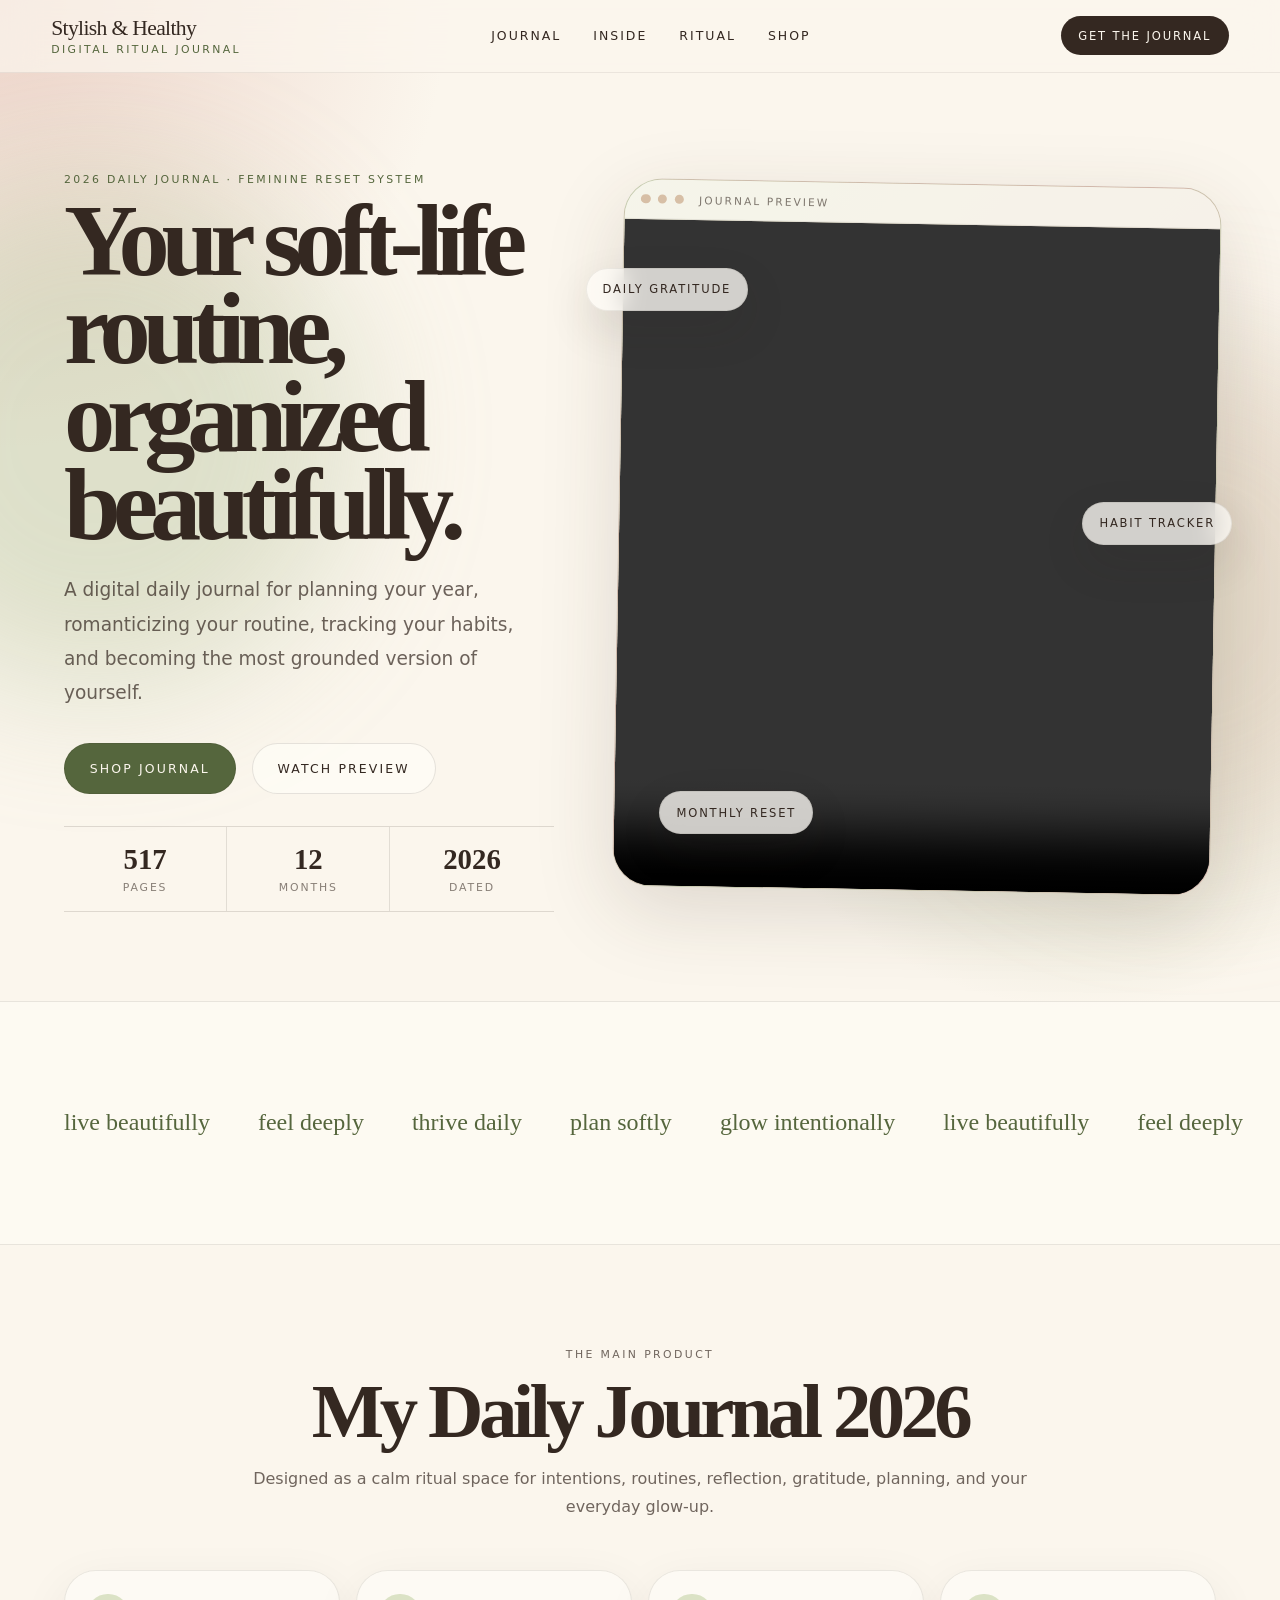
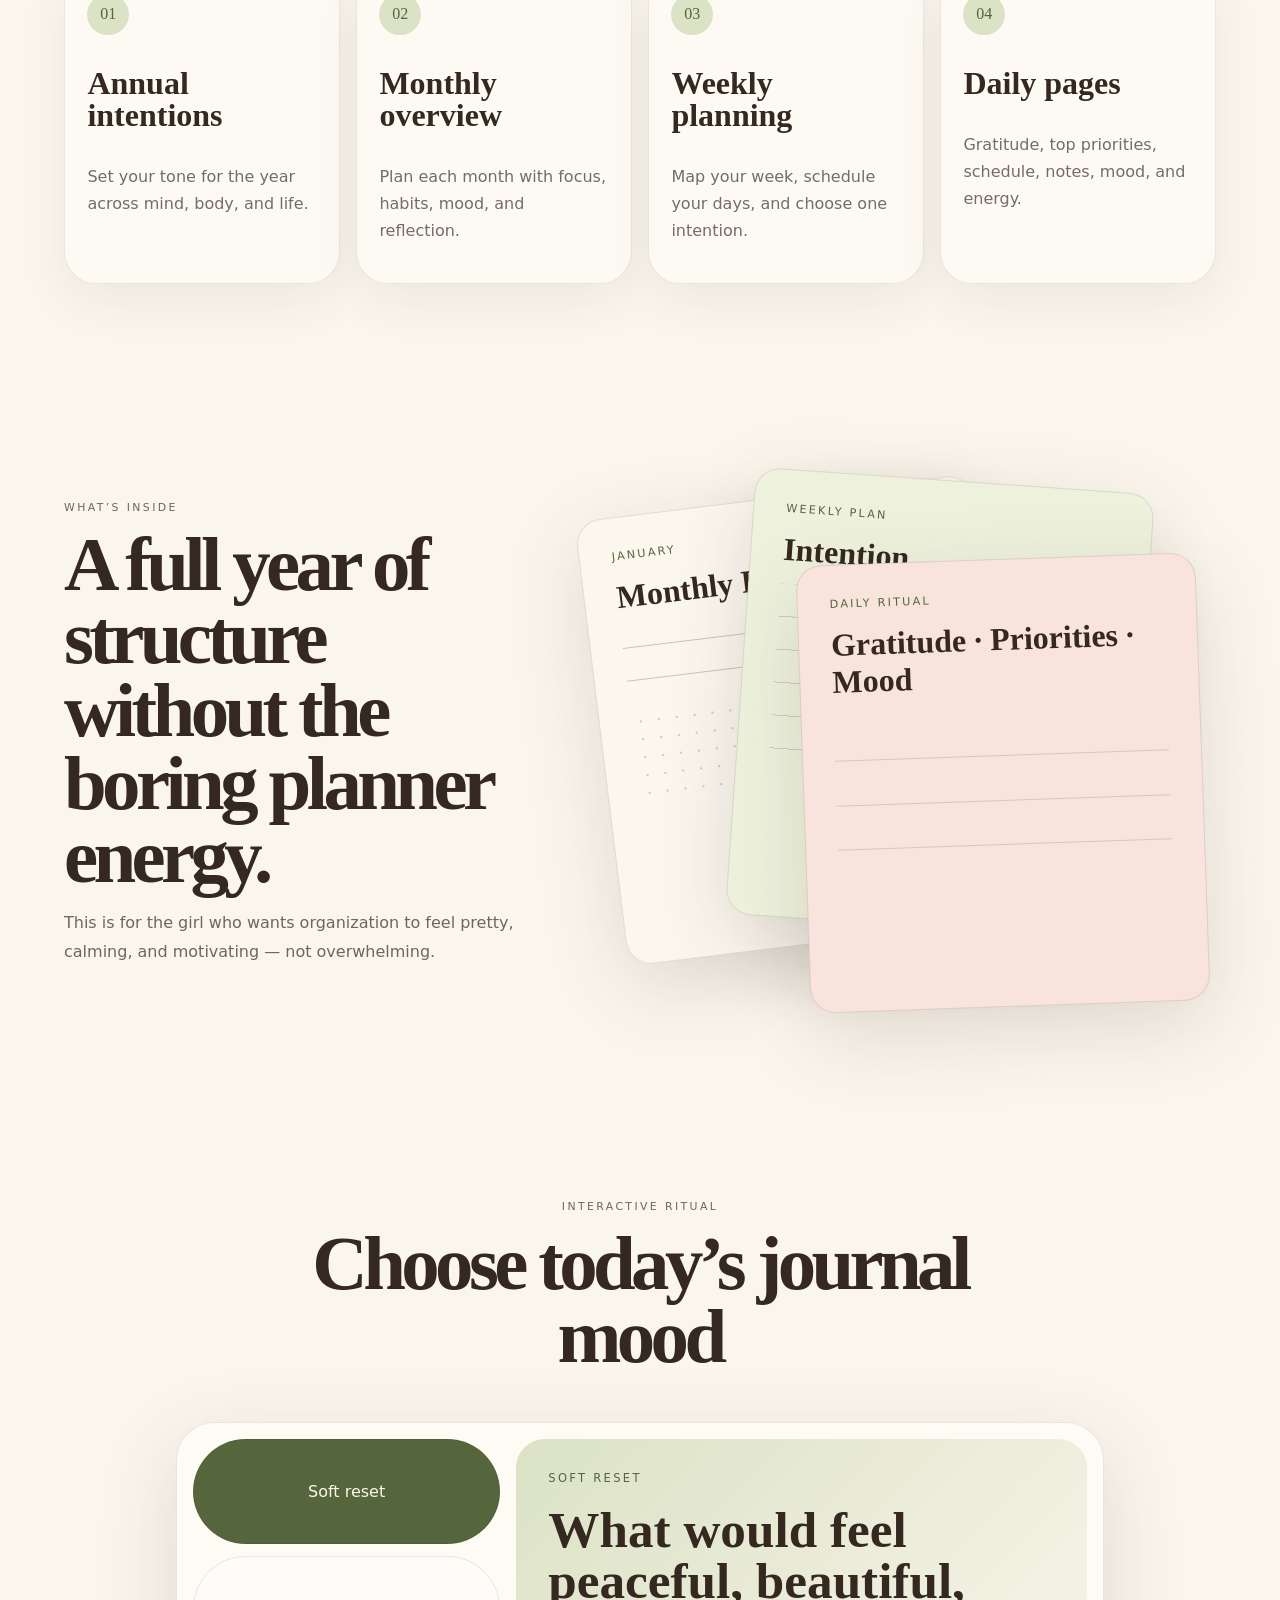
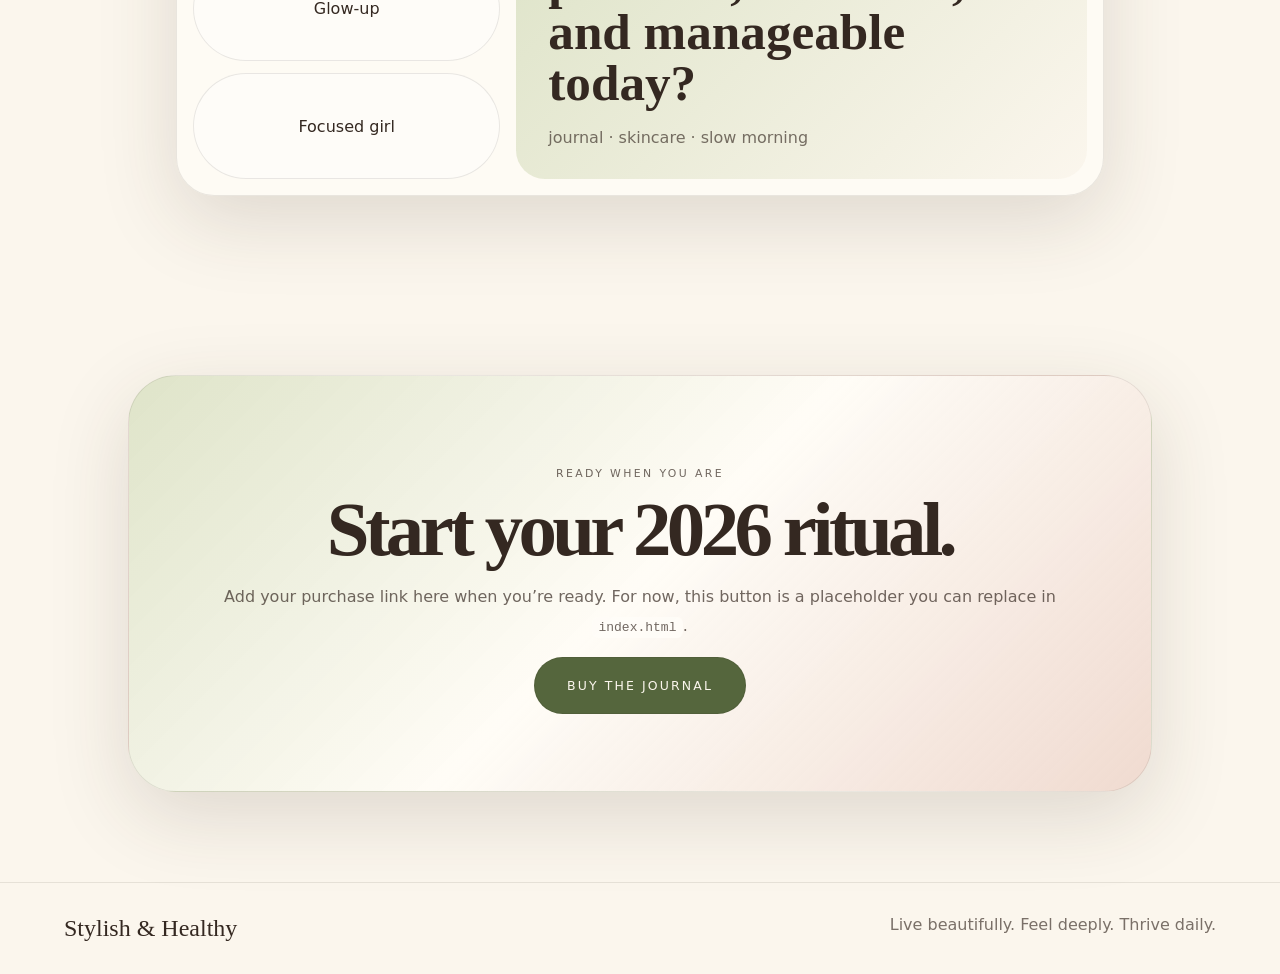
==== commit 1a35552f: "Add files via upload" ====
--- a/index.html
+++ b/index.html
@@ -3,248 +3,182 @@
 <head>
   <meta charset="UTF-8" />
   <meta name="viewport" content="width=device-width, initial-scale=1.0" />
-  <title>Stylish & Healthy | Digital Beauty Rituals</title>
-  <meta name="description" content="Stylish & Healthy creates feminine digital journals, skincare routines, and soft-luxury self-growth tools." />
-  <link rel="preconnect" href="https://fonts.googleapis.com">
-  <link rel="preconnect" href="https://fonts.gstatic.com" crossorigin>
-  <link href="https://fonts.googleapis.com/css2?family=Cormorant+Garamond:wght@400;500;600;700&family=Inter:wght@400;500;600;700;800&display=swap" rel="stylesheet">
-  <link rel="stylesheet" href="styles.css" />
+  <title>Stylish & Healthy | 2026 Daily Journal</title>
+  <link rel="stylesheet" href="./styles.css" />
 </head>
 <body>
-  <div class="cursor-orb" aria-hidden="true"></div>
-  <div class="page-noise" aria-hidden="true"></div>
+  <div class="page-glow one"></div>
+  <div class="page-glow two"></div>
 
   <header class="site-header">
-    <div class="ribbon">
-      <span>✦ new journal drop</span>
-      <span>matcha glow era</span>
-      <span>become her daily</span>
-    </div>
+    <a class="brand" href="#top">
+      <span class="brand-name">Stylish & Healthy</span>
+      <span class="brand-sub">Digital ritual journal</span>
+    </a>
+
     <nav class="nav">
-      <a class="brand" href="#top" aria-label="Stylish and Healthy homepage">
-        <span class="brand-mark">S&H</span>
-        <span>
-          <strong>Stylish & Healthy</strong>
-          <em>digital beauty rituals</em>
-        </span>
-      </a>
-      <button class="menu-button" id="menuButton" aria-label="Open menu">☰</button>
-      <div class="nav-links" id="navLinks">
-        <a href="#journals">Journals</a>
-        <a href="#routine">Routine Builder</a>
-        <a href="#rituals">Rituals</a>
-        <a href="#glow-lab">Glow Lab</a>
-        <a href="#letter">Join</a>
-      </div>
-      <a class="nav-cta" href="#journals">Shop the glow</a>
+      <a href="#journal">Journal</a>
+      <a href="#inside">Inside</a>
+      <a href="#ritual">Ritual</a>
+      <a href="#shop">Shop</a>
     </nav>
+
+    <a class="header-cta" href="#shop">Get the journal</a>
   </header>
 
   <main id="top">
-    <section class="hero section-reveal">
-      <div class="hero-copy">
-        <p class="eyebrow">Luxury self-growth for feminine women</p>
-        <h1>Build a life that feels like matcha, silk, and main-character discipline.</h1>
+    <section class="hero">
+      <div class="hero-copy reveal">
+        <p class="eyebrow">2026 daily journal · feminine reset system</p>
+        <h1>Your soft-life routine, organized beautifully.</h1>
         <p class="hero-text">
-          Digital journals, skincare rituals, and soft systems for the woman who wants her routines to feel beautiful enough to keep.
+          A digital daily journal for planning your year, romanticizing your routine,
+          tracking your habits, and becoming the most grounded version of yourself.
         </p>
+
         <div class="hero-actions">
-          <a class="button primary magnetic" href="#routine">Build my ritual</a>
-          <a class="button secondary magnetic" href="#journals">Explore journals</a>
+          <a class="btn primary" href="#shop">Shop journal</a>
+          <a class="btn secondary" href="#video">Watch preview</a>
         </div>
-        <div class="mini-stats" aria-label="Brand highlights">
-          <div><strong data-count="10000">0</strong><span>girls inspired</span></div>
-          <div><strong>3 min</strong><span>daily ritual</span></div>
-          <div><strong>soft</strong><span>luxury systems</span></div>
+
+        <div class="mini-stats">
+          <div><strong>517</strong><span>pages</span></div>
+          <div><strong>12</strong><span>months</span></div>
+          <div><strong>2026</strong><span>dated</span></div>
         </div>
       </div>
 
-      <div class="hero-art" aria-label="CSS illustration of journals and skincare ritual tools">
-        <div class="floating-badge badge-one">today's prompt<br><b>I choose her.</b></div>
-        <div class="floating-badge badge-two">matcha mood<br><b>calm discipline</b></div>
-        <div class="journal-stack">
-          <div class="journal journal-back"><span>Glow Era</span></div>
-          <div class="journal journal-front">
-            <div class="journal-lines"></div>
-            <span>The Becoming<br>Journal</span>
-            <small>become her</small>
+      <div class="hero-showcase reveal" id="video">
+        <div class="video-shell">
+          <div class="window-bar">
+            <span></span><span></span><span></span>
+            <p>journal preview</p>
           </div>
+          <video class="journal-video" controls autoplay muted loop playsinline preload="metadata">
+            <source src="./assets/journal_showcase_v2.mp4" type="video/mp4" />
+            Your browser does not support the video tag.
+          </video>
         </div>
-        <div class="doodle flower flower-a"><i></i><i></i><i></i><i></i><b></b></div>
-        <div class="doodle flower flower-b"><i></i><i></i><i></i><i></i><b></b></div>
-        <div class="serum serum-one"><span></span></div>
-        <div class="serum serum-two"><span></span></div>
-        <div class="sparkle s1">✦</div>
-        <div class="sparkle s2">✧</div>
-        <div class="sparkle s3">✶</div>
+        <div class="floating-note note-a">daily gratitude</div>
+        <div class="floating-note note-b">habit tracker</div>
+        <div class="floating-note note-c">monthly reset</div>
       </div>
     </section>
 
-    <section class="marquee" aria-label="brand values">
+    <section class="marquee" aria-label="Brand values">
       <div class="marquee-track">
-        <span>feminine discipline</span><b>✦</b><span>matcha glow</span><b>✦</b><span>beauty systems</span><b>✦</b><span>soft luxury</span><b>✦</b><span>self-worth rituals</span><b>✦</b>
-        <span>feminine discipline</span><b>✦</b><span>matcha glow</span><b>✦</b><span>beauty systems</span><b>✦</b><span>soft luxury</span><b>✦</b><span>self-worth rituals</span><b>✦</b>
+        <span>live beautifully</span>
+        <span>feel deeply</span>
+        <span>thrive daily</span>
+        <span>plan softly</span>
+        <span>glow intentionally</span>
+        <span>live beautifully</span>
+        <span>feel deeply</span>
+        <span>thrive daily</span>
       </div>
     </section>
 
-    <section id="journals" class="section shop section-reveal">
-      <div class="section-heading split">
-        <div>
-          <p class="eyebrow">The digital shelf</p>
-          <h2>Pretty tools for becoming painfully consistent.</h2>
-        </div>
-        <p>Choose your current era. Every product is designed to feel calm, organized, feminine, and expensive without being complicated.</p>
+    <section class="journal-section" id="journal">
+      <div class="section-heading reveal">
+        <p class="eyebrow">the main product</p>
+        <h2>My Daily Journal 2026</h2>
+        <p>
+          Designed as a calm ritual space for intentions, routines, reflection,
+          gratitude, planning, and your everyday glow-up.
+        </p>
       </div>
 
-      <div class="product-grid">
-        <article class="product-card tilt-card active" data-product="becoming">
-          <div class="product-visual book-visual matcha-book">
-            <span>The Becoming<br>Journal</span>
-          </div>
-          <div class="product-info">
-            <small>Signature journal</small>
-            <h3>The Becoming Journal</h3>
-            <p>Identity prompts, discipline tracking, glow-up planning, and self-worth resets.</p>
-            <button class="text-link" data-open-modal="becoming">View details →</button>
-          </div>
+      <div class="journal-grid">
+        <article class="feature-card reveal">
+          <span class="card-number">01</span>
+          <h3>Annual intentions</h3>
+          <p>Set your tone for the year across mind, body, and life.</p>
         </article>
-
-        <article class="product-card tilt-card" data-product="reset">
-          <div class="product-visual book-visual cream-book">
-            <span>Soft Life<br>Reset</span>
-          </div>
-          <div class="product-info">
-            <small>Guided planner</small>
-            <h3>Soft Life Reset</h3>
-            <p>Declutter your mind, rebuild your standards, and romanticize the basics.</p>
-            <button class="text-link" data-open-modal="reset">View details →</button>
-          </div>
+        <article class="feature-card reveal">
+          <span class="card-number">02</span>
+          <h3>Monthly overview</h3>
+          <p>Plan each month with focus, habits, mood, and reflection.</p>
         </article>
-
-        <article class="product-card tilt-card" data-product="beauty">
-          <div class="product-visual book-visual blush-book">
-            <span>Beauty Rituals</span>
-          </div>
-          <div class="product-info">
-            <small>Routine tracker</small>
-            <h3>Beauty Rituals Diary</h3>
-            <p>Track skincare, haircare, bodycare, mood, water, and your weekly glow notes.</p>
-            <button class="text-link" data-open-modal="beauty">View details →</button>
-          </div>
+        <article class="feature-card reveal">
+          <span class="card-number">03</span>
+          <h3>Weekly planning</h3>
+          <p>Map your week, schedule your days, and choose one intention.</p>
+        </article>
+        <article class="feature-card reveal">
+          <span class="card-number">04</span>
+          <h3>Daily pages</h3>
+          <p>Gratitude, top priorities, schedule, notes, mood, and energy.</p>
         </article>
       </div>
     </section>
 
-    <section id="routine" class="section routine section-reveal">
-      <div class="routine-panel">
-        <div class="routine-copy">
-          <p class="eyebrow">Signature website tool</p>
-          <h2>Build your skincare ritual like a mini luxury consult.</h2>
-          <p>Select your skin mood and let the page create a simple ritual. This makes your website feel interactive, personal, and memorable.</p>
-          <div class="routine-tabs" role="tablist" aria-label="Choose a skin mood">
-            <button class="tab active" data-skin="glow">Glow</button>
-            <button class="tab" data-skin="calm">Calm</button>
-            <button class="tab" data-skin="clear">Clear</button>
-            <button class="tab" data-skin="soft">Soft</button>
-          </div>
+    <section class="inside" id="inside">
+      <div class="inside-copy reveal">
+        <p class="eyebrow">what’s inside</p>
+        <h2>A full year of structure without the boring planner energy.</h2>
+        <p>
+          This is for the girl who wants organization to feel pretty, calming,
+          and motivating — not overwhelming.
+        </p>
+      </div>
+
+      <div class="stacked-pages reveal" aria-hidden="true">
+        <div class="page-card page-1">
+          <span>January</span>
+          <strong>Monthly Reset</strong>
+          <div class="line"></div><div class="line short"></div><div class="dots"></div>
         </div>
-
-        <div class="routine-card" id="routineCard">
-          <div class="routine-top">
-            <span class="routine-icon">☼</span>
-            <div>
-              <small>Your ritual result</small>
-              <h3 id="routineTitle">Matcha Glow Ritual</h3>
-            </div>
-          </div>
-          <p id="routineDescription">A bright, hydrated routine focused on gentle consistency and glow-supporting layers.</p>
-          <ol id="routineSteps" class="routine-steps">
-            <li><span>1</span><b>Milky cleanse</b><em>start soft, never stripped</em></li>
-            <li><span>2</span><b>Hydrating essence</b><em>layer calm moisture</em></li>
-            <li><span>3</span><b>Barrier cream</b><em>seal the ritual</em></li>
-            <li><span>4</span><b>SPF glow veil</b><em>protect the future you</em></li>
-          </ol>
+        <div class="page-card page-2">
+          <span>Weekly Plan</span>
+          <strong>Intention</strong>
+          <div class="planner-lines"></div>
+        </div>
+        <div class="page-card page-3">
+          <span>Daily Ritual</span>
+          <strong>Gratitude · Priorities · Mood</strong>
+          <div class="checklist"><i></i><i></i><i></i></div>
         </div>
       </div>
     </section>
 
-    <section id="rituals" class="section rituals section-reveal">
-      <div class="section-heading center">
-        <p class="eyebrow">Daily ritual board</p>
-        <h2>Aesthetic systems that make discipline feel feminine.</h2>
+    <section class="ritual" id="ritual">
+      <div class="section-heading reveal">
+        <p class="eyebrow">interactive ritual</p>
+        <h2>Choose today’s journal mood</h2>
       </div>
-      <div class="ritual-grid">
-        <button class="ritual-card" data-affirmation="You do not chase. You become undeniable."><span>☁</span><b>Morning soft reset</b><small>2-minute identity prompt</small></button>
-        <button class="ritual-card" data-affirmation="Your standards are allowed to be expensive."><span>♡</span><b>Self-worth check</b><small>confidence before scrolling</small></button>
-        <button class="ritual-card" data-affirmation="Small routines create the woman people notice."><span>✎</span><b>Journal ritual</b><small>write, release, decide</small></button>
-        <button class="ritual-card" data-affirmation="Beauty becomes magnetic when it feels intentional."><span>✦</span><b>Beauty routine</b><small>skin, body, fragrance</small></button>
-        <button class="ritual-card" data-affirmation="Your glow-up is not rushed. It is curated."><span>⌁</span><b>Weekly planning</b><small>habits, goals, glow notes</small></button>
-        <button class="ritual-card" data-affirmation="You are becoming the proof."><span>♕</span><b>Main character audit</b><small>standards, energy, environment</small></button>
-      </div>
-      <div class="affirmation-box" id="affirmationBox">Click a ritual to receive your affirmation.</div>
-    </section>
 
-    <section id="glow-lab" class="section glow-lab section-reveal">
-      <div class="lab-card">
-        <div>
-          <p class="eyebrow">Glow Lab</p>
-          <h2>Find your current era.</h2>
-          <p>Move the slider and let your homepage respond. This gives the site a more dynamic, app-like feeling.</p>
+      <div class="mood-lab reveal">
+        <div class="mood-buttons">
+          <button data-mood="soft" class="active">Soft reset</button>
+          <button data-mood="glow">Glow-up</button>
+          <button data-mood="focus">Focused girl</button>
         </div>
-        <div class="slider-wrap">
-          <label for="eraRange">Soft discipline level</label>
-          <input id="eraRange" type="range" min="0" max="100" value="64" />
-          <div class="era-output" id="eraOutput">
-            <span>64%</span>
-            <b>Matcha Main Character</b>
-          </div>
+        <div class="mood-result">
+          <p id="moodTitle">Soft reset</p>
+          <h3 id="moodPrompt">What would feel peaceful, beautiful, and manageable today?</h3>
+          <span id="moodTag">journal · skincare · slow morning</span>
         </div>
-      </div>
-      <div class="orbit-art" aria-hidden="true">
-        <div class="orbit orbit-one"><span>journal</span></div>
-        <div class="orbit orbit-two"><span>skincare</span></div>
-        <div class="orbit orbit-three"><span>mindset</span></div>
-        <div class="center-orb">S&H</div>
       </div>
     </section>
 
-    <section id="letter" class="section letter section-reveal">
-      <div class="letter-card">
-        <div>
-          <p class="eyebrow">The Glow Letter</p>
-          <h2>Soft motivation, journal drops, skincare rituals, and weekly reminders to become her.</h2>
-        </div>
-        <form class="subscribe-form" id="subscribeForm">
-          <input type="email" placeholder="your email" aria-label="Email address" required />
-          <button class="button primary" type="submit">Join the glow</button>
-          <p id="formMessage" role="status"></p>
-        </form>
+    <section class="shop" id="shop">
+      <div class="shop-card reveal">
+        <p class="eyebrow">ready when you are</p>
+        <h2>Start your 2026 ritual.</h2>
+        <p>
+          Add your purchase link here when you’re ready. For now, this button
+          is a placeholder you can replace in <code>index.html</code>.
+        </p>
+        <a class="btn primary large" href="#" aria-label="Replace this with your shop link">Buy the journal</a>
       </div>
     </section>
   </main>
 
-  <dialog class="product-modal" id="productModal">
-    <button class="modal-close" id="modalClose" aria-label="Close modal">×</button>
-    <small id="modalType">Digital journal</small>
-    <h3 id="modalTitle">The Becoming Journal</h3>
-    <p id="modalText">A soft-luxury journal for identity, discipline, and feminine confidence.</p>
-    <ul id="modalList"></ul>
-    <button class="button primary">Add to wishlist</button>
-  </dialog>
-
   <footer class="footer">
-    <div>
-      <strong>Stylish & Healthy</strong>
-      <p>Digital beauty rituals for women who choose their softest and strongest self.</p>
-    </div>
-    <div class="footer-links">
-      <a href="#journals">Journals</a>
-      <a href="#routine">Routine</a>
-      <a href="#rituals">Rituals</a>
-      <a href="#letter">Newsletter</a>
-    </div>
+    <p>Stylish & Healthy</p>
+    <span>Live beautifully. Feel deeply. Thrive daily.</span>
   </footer>
 
-  <script src="script.js"></script>
+  <script src="./script.js"></script>
 </body>
 </html>
--- a/styles.css
+++ b/styles.css
@@ -1,19 +1,398 @@
 :root{
-  --cream:#fbf7ed;
-  --cream-2:#f3ead8;
-  --matcha:#9caf88;
-  --matcha-dark:#526441;
-  --sage:#c8d1b0;
-  --pistachio:#dde7c2;
-  --cocoa:#2b2119;
-  --latte:#b79171;
-  --blush:#e6b7ad;
-  --rose:#c98e86;
-  --white:#fffdf7;
-  --line:rgba(82,100,65,.18);
-  --shadow:0 24px 80px rgba(63,51,36,.14);
-  --serif:'Cormorant Garamond', Georgia, serif;
-  --sans:'Inter', system-ui, sans-serif;
-}
-*{box-sizing:border-box}html{scroll-behavior:smooth}body{margin:0;font-family:var(--sans);background:var(--cream);color:var(--cocoa);overflow-x:hidden}a{color:inherit;text-decoration:none}button,input{font:inherit}.page-noise{position:fixed;inset:0;z-index:9999;pointer-events:none;opacity:.22;background-image:radial-gradient(rgba(43,33,25,.09) .6px, transparent .6px);background-size:5px 5px;mix-blend-mode:multiply}.cursor-orb{position:fixed;width:22rem;height:22rem;border-radius:999px;background:radial-gradient(circle,rgba(221,231,194,.55),transparent 65%);filter:blur(10px);z-index:-1;transform:translate(-50%,-50%);transition:.18s ease-out}.site-header{position:sticky;top:0;z-index:50;background:rgba(251,247,237,.78);backdrop-filter:blur(22px);border-bottom:1px solid var(--line)}.ribbon{display:flex;justify-content:center;gap:4rem;padding:.55rem 1rem;background:linear-gradient(90deg,#e9c3ba,#f6ecd5,#dce8c1);font-size:.68rem;text-transform:uppercase;letter-spacing:.22em;color:var(--matcha-dark);font-weight:800}.nav{max-width:1220px;margin:auto;padding:1rem 1.3rem;display:flex;align-items:center;justify-content:space-between;gap:1.5rem}.brand{display:flex;align-items:center;gap:.8rem}.brand-mark{width:3.1rem;height:3.1rem;border-radius:50%;display:grid;place-items:center;background:var(--cocoa);color:var(--cream);font-family:var(--serif);font-size:1.15rem;box-shadow:0 10px 30px rgba(43,33,25,.16)}.brand strong{display:block;font-family:var(--serif);font-size:1.75rem;line-height:1}.brand em{display:block;font-size:.62rem;letter-spacing:.22em;text-transform:uppercase;color:var(--matcha-dark);font-style:normal;margin-top:.25rem}.nav-links{display:flex;align-items:center;gap:2rem;font-size:.74rem;text-transform:uppercase;letter-spacing:.16em;font-weight:800}.nav-links a{position:relative}.nav-links a:after{content:"";position:absolute;left:0;bottom:-.45rem;width:0;height:1px;background:var(--matcha-dark);transition:.3s}.nav-links a:hover:after{width:100%}.nav-cta,.button{border-radius:999px;padding:.95rem 1.25rem;font-size:.78rem;text-transform:uppercase;letter-spacing:.14em;font-weight:900;display:inline-flex;align-items:center;justify-content:center;border:1px solid transparent;transition:.28s}.nav-cta,.primary{background:var(--cocoa);color:var(--cream);box-shadow:0 16px 32px rgba(43,33,25,.16)}.nav-cta:hover,.primary:hover{transform:translateY(-2px);background:var(--matcha-dark)}.secondary{background:rgba(255,253,247,.48);border-color:var(--line);color:var(--cocoa)}.secondary:hover{background:var(--white);transform:translateY(-2px)}.menu-button{display:none;background:none;border:0;font-size:1.6rem;color:var(--cocoa)}.section{max-width:1220px;margin:0 auto;padding:7rem 1.3rem}.hero{max-width:1220px;margin:auto;padding:6rem 1.3rem 5rem;display:grid;grid-template-columns:1fr .92fr;gap:3rem;align-items:center}.eyebrow{display:inline-flex;align-items:center;gap:.5rem;border:1px solid var(--line);background:rgba(255,253,247,.62);border-radius:999px;padding:.55rem .85rem;font-size:.67rem;letter-spacing:.22em;text-transform:uppercase;color:var(--matcha-dark);font-weight:900}.eyebrow:before{content:'✦';color:var(--rose)}h1,h2,h3{font-family:var(--serif);font-weight:600;margin:0;letter-spacing:-.055em}h1{font-size:clamp(4.3rem,8vw,7.7rem);line-height:.84}h2{font-size:clamp(3rem,6vw,5.9rem);line-height:.9}h3{font-size:2.1rem;line-height:1}.hero-text{font-size:1.1rem;line-height:1.8;color:rgba(43,33,25,.72);max-width:620px;margin:1.7rem 0 0}.hero-actions{display:flex;gap:1rem;flex-wrap:wrap;margin-top:2rem}.mini-stats{display:grid;grid-template-columns:repeat(3,1fr);border-top:1px solid var(--line);border-bottom:1px solid var(--line);margin-top:2.4rem;max-width:580px}.mini-stats div{padding:1.35rem 1rem;text-align:center}.mini-stats div+div{border-left:1px solid var(--line)}.mini-stats strong{display:block;font-family:var(--serif);font-size:2.25rem}.mini-stats span{display:block;font-size:.65rem;text-transform:uppercase;letter-spacing:.15em;color:var(--matcha-dark);font-weight:800}.hero-art{min-height:660px;border:1px solid var(--line);border-radius:3.2rem;position:relative;overflow:hidden;background:radial-gradient(circle at 20% 20%,#fff 0 12%,transparent 28%),radial-gradient(circle at 80% 90%,rgba(230,183,173,.8),transparent 34%),linear-gradient(145deg,#f8f1e3,#dce8c1 45%,#a8b98e);box-shadow:var(--shadow)}.hero-art:before{content:"";position:absolute;inset:2rem;border:1px solid rgba(255,255,255,.5);border-radius:2.4rem}.journal-stack{position:absolute;left:50%;top:50%;width:300px;height:430px;transform:translate(-50%,-48%)}.journal{position:absolute;inset:0;border-radius:1.55rem;box-shadow:0 36px 70px rgba(43,33,25,.22);display:flex;align-items:center;justify-content:center;text-align:center;font-family:var(--serif);color:#4f4634;border:1px solid rgba(82,100,65,.25)}.journal-back{background:#eef3d8;transform:rotate(10deg) translate(28px,-16px)}.journal-front{background:linear-gradient(135deg,#fffaf0,#d7e5b8);transform:rotate(-7deg)}.journal-front span{font-size:2.35rem;line-height:1}.journal-front small{position:absolute;bottom:4.3rem;font-family:var(--sans);font-size:.65rem;letter-spacing:.18em;text-transform:uppercase;color:var(--matcha-dark)}.journal-lines{position:absolute;inset:1.1rem;border:1px solid rgba(82,100,65,.24);border-radius:1.1rem}.floating-badge{position:absolute;z-index:4;border:1px solid rgba(255,255,255,.55);background:rgba(255,253,247,.72);backdrop-filter:blur(18px);border-radius:1.25rem;padding:1rem 1.1rem;font-size:.75rem;line-height:1.45;text-transform:uppercase;letter-spacing:.1em;color:var(--matcha-dark);box-shadow:0 20px 50px rgba(43,33,25,.12);animation:floaty 5s ease-in-out infinite}.floating-badge b{font-family:var(--serif);font-size:1.45rem;color:var(--cocoa);letter-spacing:-.04em;text-transform:none}.badge-one{right:2rem;top:4.5rem}.badge-two{left:2rem;bottom:4.4rem;animation-delay:1.2s}.serum{position:absolute;width:55px;height:170px;border-radius:1rem 1rem .8rem .8rem;background:linear-gradient(#f9f5e9,#dce8c1);border:1px solid rgba(82,100,65,.25);box-shadow:0 22px 46px rgba(43,33,25,.18)}.serum:before{content:"";position:absolute;top:-36px;left:18px;width:20px;height:44px;border-radius:9px 9px 4px 4px;background:#c2a080}.serum span{position:absolute;inset:48px 8px 16px;border:1px solid rgba(82,100,65,.22);border-radius:.6rem}.serum-one{right:19%;bottom:9%;transform:rotate(8deg)}.serum-two{left:18%;top:17%;transform:rotate(-12deg) scale(.82)}.sparkle{position:absolute;color:#fff8e7;text-shadow:0 0 16px #fff;font-size:2rem;animation:twinkle 2.5s infinite}.s1{left:18%;bottom:32%}.s2{right:14%;top:38%;animation-delay:.6s}.s3{left:46%;top:12%;animation-delay:1s}.flower{position:absolute;width:86px;height:86px;animation:spinSlow 16s linear infinite}.flower i{position:absolute;left:30px;top:8px;width:26px;height:36px;background:rgba(255,253,247,.72);border:1px solid rgba(82,100,65,.14);border-radius:50% 50% 45% 45%;transform-origin:13px 35px}.flower i:nth-child(2){transform:rotate(90deg)}.flower i:nth-child(3){transform:rotate(180deg)}.flower i:nth-child(4){transform:rotate(270deg)}.flower b{position:absolute;left:34px;top:34px;width:18px;height:18px;border-radius:50%;background:var(--latte)}.flower-a{left:9%;top:48%}.flower-b{right:7%;bottom:28%;transform:scale(.72)}.marquee{overflow:hidden;border-block:1px solid var(--line);background:rgba(255,253,247,.62);padding:1rem 0}.marquee-track{display:flex;width:max-content;gap:2rem;animation:marquee 24s linear infinite}.marquee span,.marquee b{font-size:.73rem;text-transform:uppercase;letter-spacing:.26em;color:var(--matcha-dark);font-weight:900}.section-heading{margin-bottom:3rem}.split{display:grid;grid-template-columns:1fr .7fr;gap:2rem;align-items:end}.split p:last-child{font-size:1rem;line-height:1.8;color:rgba(43,33,25,.68)}.center{text-align:center;max-width:780px;margin-inline:auto}.center .eyebrow{margin-bottom:1rem}.product-grid{display:grid;grid-template-columns:repeat(3,1fr);gap:1.2rem}.product-card{border:1px solid var(--line);border-radius:2rem;background:rgba(255,253,247,.62);padding:1rem;transition:.25s;box-shadow:0 1px 0 rgba(255,255,255,.8) inset;position:relative;overflow:hidden}.product-card:before{content:"";position:absolute;inset:auto -20% -45% -20%;height:55%;background:radial-gradient(circle,rgba(220,232,193,.72),transparent 68%);transition:.35s}.product-card:hover{transform:translateY(-8px);box-shadow:var(--shadow)}.product-visual{height:300px;border-radius:1.4rem;margin-bottom:1.3rem;display:grid;place-items:center;position:relative;overflow:hidden}.product-visual:after{content:"";position:absolute;inset:12%;border:1px solid rgba(82,100,65,.16);border-radius:1rem}.book-visual span{font-family:var(--serif);font-size:2.2rem;text-align:center;line-height:1;color:rgba(43,33,25,.78);z-index:2}.matcha-book{background:linear-gradient(135deg,#eff4db,#bfd19b)}.cream-book{background:linear-gradient(135deg,#fff9ea,#e9d5bd)}.blush-book{background:linear-gradient(135deg,#ffece7,#d89c94)}.product-info{position:relative;z-index:2}.product-info small,.routine-card small,.modal small{display:block;font-size:.65rem;text-transform:uppercase;letter-spacing:.18em;font-weight:900;color:var(--matcha-dark);margin-bottom:.7rem}.product-info p{color:rgba(43,33,25,.65);line-height:1.65}.text-link{background:0;border:0;padding:0;margin-top:.5rem;color:var(--matcha-dark);font-weight:900;cursor:pointer}.routine-panel{border-radius:3rem;overflow:hidden;background:var(--cocoa);display:grid;grid-template-columns:.85fr 1.15fr;box-shadow:var(--shadow)}.routine-copy{padding:4rem;color:var(--cream)}.routine-copy .eyebrow{background:rgba(255,255,255,.08);border-color:rgba(255,255,255,.14);color:var(--pistachio)}.routine-copy p:not(.eyebrow){line-height:1.8;color:rgba(251,247,237,.75)}.routine-tabs{display:flex;flex-wrap:wrap;gap:.8rem;margin-top:2rem}.tab{border:1px solid rgba(255,255,255,.22);background:transparent;color:var(--cream);border-radius:999px;padding:.9rem 1.1rem;cursor:pointer;font-size:.78rem;text-transform:uppercase;letter-spacing:.13em;font-weight:900}.tab.active{background:var(--pistachio);color:var(--cocoa)}.routine-card{margin:1.2rem;background:var(--cream);border-radius:2.25rem;padding:2rem;align-self:stretch;transition:.3s}.routine-top{display:flex;gap:1rem;align-items:center}.routine-icon{width:4rem;height:4rem;border-radius:50%;display:grid;place-items:center;background:var(--pistachio);font-size:2rem}.routine-card h3{font-size:3rem}.routine-card p{color:rgba(43,33,25,.68);line-height:1.7}.routine-steps{list-style:none;padding:0;margin:1.5rem 0 0;display:grid;gap:.75rem}.routine-steps li{display:grid;grid-template-columns:auto 1fr;column-gap:.9rem;align-items:center;border:1px solid var(--line);border-radius:1.2rem;padding:.95rem;background:var(--white);transition:.25s}.routine-steps li:hover{transform:translateX(5px)}.routine-steps span{grid-row:span 2;width:2.1rem;height:2.1rem;border-radius:50%;display:grid;place-items:center;background:var(--matcha);color:white;font-weight:900}.routine-steps b{font-size:.95rem}.routine-steps em{font-style:normal;color:rgba(43,33,25,.55);font-size:.82rem}.ritual-grid{display:grid;grid-template-columns:repeat(6,1fr);gap:1rem}.ritual-card{border:1px solid var(--line);border-radius:1.5rem;background:rgba(255,253,247,.72);padding:1.4rem 1rem;min-height:190px;display:flex;flex-direction:column;justify-content:space-between;text-align:left;cursor:pointer;transition:.25s;color:var(--cocoa)}.ritual-card:hover,.ritual-card.active{background:var(--pistachio);transform:translateY(-6px)}.ritual-card span{font-size:2rem;color:var(--matcha-dark)}.ritual-card b{font-family:var(--serif);font-size:1.55rem;line-height:1}.ritual-card small{line-height:1.45;color:rgba(43,33,25,.6)}.affirmation-box{margin:2rem auto 0;max-width:760px;text-align:center;border:1px solid var(--line);border-radius:2rem;background:linear-gradient(135deg,#fffdf7,#edf4d7);padding:1.6rem;font-family:var(--serif);font-size:2.1rem;color:var(--matcha-dark);box-shadow:var(--shadow)}.glow-lab{display:grid;grid-template-columns:1fr .8fr;gap:2rem;align-items:center}.lab-card{border:1px solid var(--line);border-radius:3rem;background:rgba(255,253,247,.72);padding:3rem;box-shadow:var(--shadow)}.lab-card p:not(.eyebrow){line-height:1.8;color:rgba(43,33,25,.68)}.slider-wrap{margin-top:2rem}.slider-wrap label{display:block;font-size:.75rem;text-transform:uppercase;letter-spacing:.18em;font-weight:900;color:var(--matcha-dark);margin-bottom:1rem}input[type=range]{width:100%;accent-color:var(--matcha-dark)}.era-output{margin-top:1rem;display:flex;align-items:center;justify-content:space-between;border:1px solid var(--line);border-radius:1.2rem;padding:1rem;background:var(--cream)}.era-output span{font-family:var(--serif);font-size:2rem}.orbit-art{height:460px;position:relative;border-radius:3rem;background:radial-gradient(circle,#f5efd9 0 18%,#dce8c1 18% 32%,transparent 33%),linear-gradient(135deg,#f8f1e1,#cedbad);border:1px solid var(--line);overflow:hidden}.center-orb{position:absolute;left:50%;top:50%;transform:translate(-50%,-50%);width:112px;height:112px;border-radius:50%;display:grid;place-items:center;background:var(--cocoa);color:var(--cream);font-family:var(--serif);font-size:2rem}.orbit{position:absolute;left:50%;top:50%;border:1px dashed rgba(82,100,65,.36);border-radius:50%;transform:translate(-50%,-50%);animation:spinSlow 18s linear infinite}.orbit span{position:absolute;top:-.8rem;left:50%;transform:translateX(-50%);background:var(--white);border-radius:999px;padding:.4rem .7rem;font-size:.65rem;text-transform:uppercase;letter-spacing:.13em;font-weight:900;color:var(--matcha-dark)}.orbit-one{width:220px;height:220px}.orbit-two{width:320px;height:320px;animation-duration:26s;animation-direction:reverse}.orbit-three{width:410px;height:410px;animation-duration:34s}.letter-card{border-radius:3rem;background:linear-gradient(135deg,var(--cocoa),#465439);color:var(--cream);padding:3rem;display:grid;grid-template-columns:1fr .8fr;gap:2rem;align-items:center;box-shadow:var(--shadow);position:relative;overflow:hidden}.letter-card:after{content:"✦";position:absolute;right:3rem;top:1.5rem;font-size:6rem;color:rgba(255,255,255,.08)}.letter-card .eyebrow{background:rgba(255,255,255,.08);border-color:rgba(255,255,255,.18);color:var(--pistachio)}.subscribe-form{display:grid;gap:.9rem}.subscribe-form input{border:1px solid rgba(255,255,255,.18);background:rgba(255,255,255,.1);border-radius:999px;padding:1rem 1.2rem;color:var(--cream);outline:0}.subscribe-form input::placeholder{color:rgba(251,247,237,.6)}#formMessage{margin:0;color:var(--pistachio);font-size:.9rem}.footer{max-width:1220px;margin:auto;padding:3rem 1.3rem 4rem;border-top:1px solid var(--line);display:flex;justify-content:space-between;gap:2rem}.footer strong{font-family:var(--serif);font-size:2rem}.footer p{max-width:420px;color:rgba(43,33,25,.62);line-height:1.7}.footer-links{display:flex;gap:1rem;flex-wrap:wrap;font-size:.75rem;text-transform:uppercase;letter-spacing:.16em;font-weight:900;color:var(--matcha-dark)}.product-modal{border:1px solid var(--line);border-radius:2rem;background:var(--cream);padding:2rem;max-width:520px;color:var(--cocoa);box-shadow:var(--shadow)}.product-modal::backdrop{background:rgba(43,33,25,.32);backdrop-filter:blur(10px)}.product-modal h3{font-size:3rem}.product-modal p,.product-modal li{line-height:1.7;color:rgba(43,33,25,.68)}.modal-close{position:absolute;right:1rem;top:1rem;border:0;background:var(--cocoa);color:var(--cream);width:2.2rem;height:2.2rem;border-radius:50%;cursor:pointer}.section-reveal{opacity:0;transform:translateY(36px);transition:opacity .9s ease, transform .9s ease}.section-reveal.visible{opacity:1;transform:translateY(0)}@keyframes floaty{0%,100%{transform:translateY(0) rotate(0)}50%{transform:translateY(-14px) rotate(1deg)}}@keyframes twinkle{0%,100%{opacity:.32;transform:scale(.9)}50%{opacity:1;transform:scale(1.18)}}@keyframes spinSlow{to{transform:translate(-50%,-50%) rotate(360deg)}}@keyframes marquee{to{transform:translateX(-50%)}}
-@media (max-width:980px){.nav-links,.nav-cta{display:none}.menu-button{display:block}.nav-links.open{position:absolute;display:grid;right:1rem;top:5.4rem;background:var(--white);border:1px solid var(--line);border-radius:1.2rem;padding:1rem;box-shadow:var(--shadow)}.hero,.split,.routine-panel,.glow-lab,.letter-card{grid-template-columns:1fr}.hero{padding-top:3.2rem}.hero-art{min-height:560px}.product-grid{grid-template-columns:1fr}.ritual-grid{grid-template-columns:repeat(2,1fr)}.routine-copy{padding:2rem}.section{padding-block:4.8rem}.footer{flex-direction:column}}@media (max-width:620px){.ribbon{gap:1.4rem;font-size:.55rem}.brand strong{font-size:1.35rem}.brand em{display:none}h1{font-size:4rem}.hero-art{min-height:500px;border-radius:2rem}.journal-stack{transform:translate(-50%,-48%) scale(.78)}.floating-badge{font-size:.6rem}.badge-one{right:1rem}.badge-two{left:1rem}.mini-stats{grid-template-columns:1fr}.mini-stats div+div{border-left:0;border-top:1px solid var(--line)}.ritual-grid{grid-template-columns:1fr}.routine-card h3{font-size:2.4rem}.letter-card,.lab-card{padding:2rem}.footer-links{display:grid}.serum,.flower{display:none}}
+  --cream:#fbf6ed;
+  --matcha:#a8b88a;
+  --matcha-dark:#55663d;
+  --sage:#dbe2c5;
+  --cocoa:#342821;
+  --latte:#d7bfa6;
+  --blush:#e8c8bd;
+  --white:#fffdf8;
+  --shadow: 0 24px 80px rgba(58,45,32,.15);
+}
+
+*{box-sizing:border-box}
+html{scroll-behavior:smooth}
+body{
+  margin:0;
+  font-family: Inter, ui-sans-serif, system-ui, -apple-system, BlinkMacSystemFont, "Segoe UI", sans-serif;
+  background:
+    radial-gradient(circle at top left, rgba(232,200,189,.75), transparent 28rem),
+    radial-gradient(circle at 85% 15%, rgba(168,184,138,.5), transparent 24rem),
+    var(--cream);
+  color:var(--cocoa);
+  overflow-x:hidden;
+}
+
+a{color:inherit;text-decoration:none}
+button{font:inherit}
+
+.page-glow{
+  position:fixed;
+  width:32rem;height:32rem;border-radius:999px;
+  filter:blur(70px);
+  opacity:.35;
+  pointer-events:none;
+  z-index:-1;
+  animation:floatGlow 12s ease-in-out infinite;
+}
+.page-glow.one{background:var(--matcha);top:20%;left:-10rem}
+.page-glow.two{background:var(--blush);bottom:5%;right:-10rem;animation-delay:-4s}
+
+.site-header{
+  position:sticky;top:0;z-index:50;
+  display:flex;align-items:center;justify-content:space-between;
+  padding:1rem clamp(1rem,4vw,4rem);
+  background:rgba(251,246,237,.72);
+  border-bottom:1px solid rgba(52,40,33,.08);
+  backdrop-filter:blur(18px);
+}
+.brand{display:grid;gap:.1rem}
+.brand-name{
+  font-family: Georgia, "Times New Roman", serif;
+  font-size:1.35rem;
+  letter-spacing:-.03em;
+}
+.brand-sub,.eyebrow{
+  font-size:.68rem;
+  text-transform:uppercase;
+  letter-spacing:.22em;
+  color:var(--matcha-dark);
+}
+.nav{display:flex;gap:2rem;font-size:.78rem;text-transform:uppercase;letter-spacing:.16em}
+.header-cta{
+  padding:.78rem 1.1rem;border-radius:999px;
+  background:var(--cocoa);color:var(--cream);
+  font-size:.72rem;text-transform:uppercase;letter-spacing:.16em;
+}
+
+.hero{
+  display:grid;
+  grid-template-columns: minmax(0, .9fr) minmax(320px, 1.1fr);
+  gap:clamp(2rem,5vw,6rem);
+  align-items:center;
+  min-height:calc(100vh - 76px);
+  padding:clamp(3rem,7vw,7rem) clamp(1rem,5vw,5rem);
+}
+.hero h1{
+  margin:.5rem 0 1.5rem;
+  font-family: Georgia, "Times New Roman", serif;
+  font-size:clamp(3.8rem,8vw,8.2rem);
+  line-height:.86;
+  letter-spacing:-.08em;
+}
+.hero-text{
+  max-width:40rem;
+  font-size:1.16rem;
+  line-height:1.85;
+  color:rgba(52,40,33,.72);
+}
+.hero-actions{display:flex;gap:1rem;flex-wrap:wrap;margin:2rem 0}
+.btn{
+  display:inline-flex;align-items:center;justify-content:center;
+  min-height:3.2rem;
+  padding:0 1.55rem;
+  border-radius:999px;
+  border:1px solid rgba(52,40,33,.12);
+  font-size:.78rem;
+  text-transform:uppercase;
+  letter-spacing:.17em;
+  transition:transform .25s ease, box-shadow .25s ease, background .25s ease;
+}
+.btn:hover{transform:translateY(-3px);box-shadow:var(--shadow)}
+.btn.primary{background:var(--matcha-dark);color:var(--cream)}
+.btn.secondary{background:rgba(255,253,248,.65)}
+.btn.large{min-height:3.6rem;padding-inline:2rem}
+
+.mini-stats{
+  display:grid;grid-template-columns:repeat(3,1fr);
+  max-width:31rem;
+  border-top:1px solid rgba(52,40,33,.14);
+  border-bottom:1px solid rgba(52,40,33,.14);
+}
+.mini-stats div{
+  padding:1rem;text-align:center;
+  border-right:1px solid rgba(52,40,33,.12);
+}
+.mini-stats div:last-child{border-right:0}
+.mini-stats strong{
+  display:block;
+  font-family:Georgia,serif;
+  font-size:1.8rem;
+}
+.mini-stats span{
+  font-size:.68rem;
+  text-transform:uppercase;
+  letter-spacing:.17em;
+  color:rgba(52,40,33,.58);
+}
+
+.hero-showcase{position:relative}
+.video-shell{
+  overflow:hidden;
+  border:1px solid rgba(52,40,33,.12);
+  border-radius:2.4rem;
+  background:linear-gradient(135deg,var(--sage),var(--blush));
+  box-shadow:var(--shadow);
+  transform:rotate(1deg);
+}
+.window-bar{
+  display:flex;align-items:center;gap:.45rem;
+  padding:.85rem 1rem;
+  background:rgba(255,253,248,.72);
+  border-bottom:1px solid rgba(52,40,33,.09);
+}
+.window-bar span{width:.6rem;height:.6rem;border-radius:50%;background:var(--latte)}
+.window-bar p{
+  margin:0 0 0 .5rem;
+  font-size:.66rem;
+  text-transform:uppercase;
+  letter-spacing:.2em;
+  color:rgba(52,40,33,.62);
+}
+.journal-video{
+  display:block;
+  width:100%;
+  aspect-ratio: 9 / 13;
+  max-height:74vh;
+  object-fit:cover;
+  background:#efe7d6;
+}
+.floating-note{
+  position:absolute;
+  padding:.85rem 1rem;
+  border-radius:999px;
+  background:rgba(255,253,248,.78);
+  border:1px solid rgba(52,40,33,.08);
+  backdrop-filter:blur(12px);
+  box-shadow:0 18px 45px rgba(52,40,33,.12);
+  font-size:.72rem;
+  text-transform:uppercase;
+  letter-spacing:.16em;
+  animation:floatNote 5s ease-in-out infinite;
+}
+.note-a{top:12%;left:-2rem}
+.note-b{right:-1rem;top:45%;animation-delay:-1.5s}
+.note-c{left:7%;bottom:8%;animation-delay:-3s}
+
+.marquee{
+  overflow:hidden;
+  border-block:1px solid rgba(52,40,33,.1);
+  background:rgba(255,253,248,.5);
+}
+.marquee-track{
+  width:max-content;
+  display:flex;gap:3rem;
+  padding:1.1rem 0;
+  animation:marquee 22s linear infinite;
+}
+.marquee span{
+  font-family:Georgia,serif;
+  font-size:1.5rem;
+  color:var(--matcha-dark);
+}
+
+section{padding:clamp(4rem,7vw,7rem) clamp(1rem,5vw,5rem)}
+.section-heading{
+  max-width:50rem;
+  margin:0 auto 3rem;
+  text-align:center;
+}
+.section-heading h2,.inside-copy h2,.shop-card h2{
+  margin:.6rem 0 1rem;
+  font-family:Georgia,serif;
+  font-size:clamp(2.8rem,6vw,5.8rem);
+  line-height:.95;
+  letter-spacing:-.06em;
+}
+.section-heading p,.inside-copy p,.shop-card p{
+  line-height:1.8;
+  color:rgba(52,40,33,.7);
+}
+
+.journal-grid{
+  display:grid;
+  grid-template-columns:repeat(4,1fr);
+  gap:1rem;
+}
+.feature-card{
+  padding:1.4rem;
+  min-height:17rem;
+  border-radius:2rem;
+  background:rgba(255,253,248,.6);
+  border:1px solid rgba(52,40,33,.1);
+  box-shadow:0 16px 50px rgba(52,40,33,.07);
+  transition:transform .3s ease, background .3s ease;
+}
+.feature-card:hover{transform:translateY(-8px);background:rgba(255,253,248,.9)}
+.card-number{
+  display:inline-grid;place-items:center;
+  width:2.6rem;height:2.6rem;border-radius:50%;
+  background:var(--sage);
+  color:var(--matcha-dark);
+  font-family:Georgia,serif;
+}
+.feature-card h3{
+  font-family:Georgia,serif;
+  font-size:2rem;
+  line-height:1;
+}
+.feature-card p{line-height:1.7;color:rgba(52,40,33,.68)}
+
+.inside{
+  display:grid;
+  grid-template-columns:.85fr 1.15fr;
+  gap:3rem;
+  align-items:center;
+}
+.inside-copy{max-width:34rem}
+.stacked-pages{
+  position:relative;
+  min-height:34rem;
+}
+.page-card{
+  position:absolute;
+  width:min(25rem,85%);
+  min-height:28rem;
+  padding:2rem;
+  border-radius:1.6rem;
+  border:1px solid rgba(52,40,33,.12);
+  background:var(--white);
+  box-shadow:var(--shadow);
+}
+.page-card span{
+  display:block;
+  font-size:.7rem;
+  text-transform:uppercase;
+  letter-spacing:.2em;
+  color:var(--matcha-dark);
+}
+.page-card strong{
+  display:block;
+  margin:1rem 0;
+  font-family:Georgia,serif;
+  font-size:2rem;
+}
+.page-1{left:3%;top:6%;transform:rotate(-7deg);background:#fbf7ef}
+.page-2{left:25%;top:3%;transform:rotate(4deg);background:#eef2dd}
+.page-3{right:2%;bottom:0;transform:rotate(-2deg);background:#f8e4dc}
+.line{height:1px;background:rgba(52,40,33,.25);margin:2rem 0}
+.line.short{width:60%}
+.dots{height:6rem;background-image:radial-gradient(rgba(52,40,33,.22) 1px, transparent 1px);background-size:18px 18px}
+.planner-lines{height:12rem;background:repeating-linear-gradient(to bottom, transparent 0 2rem, rgba(52,40,33,.18) 2rem calc(2rem + 1px))}
+.checklist i{display:block;height:2.8rem;border-bottom:1px solid rgba(52,40,33,.16)}
+
+.mood-lab{
+  max-width:58rem;
+  margin:auto;
+  display:grid;
+  grid-template-columns:.7fr 1.3fr;
+  gap:1rem;
+  padding:1rem;
+  border-radius:2.4rem;
+  background:rgba(255,253,248,.62);
+  border:1px solid rgba(52,40,33,.1);
+  box-shadow:var(--shadow);
+}
+.mood-buttons{display:grid;gap:.75rem}
+.mood-buttons button{
+  cursor:pointer;
+  border:1px solid rgba(52,40,33,.1);
+  border-radius:999px;
+  padding:1rem;
+  background:rgba(255,255,255,.4);
+  color:var(--cocoa);
+}
+.mood-buttons button.active{
+  background:var(--matcha-dark);
+  color:var(--cream);
+}
+.mood-result{
+  min-height:16rem;
+  border-radius:1.8rem;
+  padding:2rem;
+  background:linear-gradient(135deg,var(--sage),var(--cream));
+}
+.mood-result p{
+  margin:0;
+  text-transform:uppercase;
+  letter-spacing:.2em;
+  color:var(--matcha-dark);
+  font-size:.72rem;
+}
+.mood-result h3{
+  margin:1.2rem 0;
+  font-family:Georgia,serif;
+  font-size:clamp(2rem,4vw,3.8rem);
+  line-height:1;
+}
+.mood-result span{color:rgba(52,40,33,.65)}
+
+.shop-card{
+  max-width:64rem;
+  margin:auto;
+  text-align:center;
+  padding:clamp(2rem,6vw,5rem);
+  border-radius:3rem;
+  background:linear-gradient(135deg,rgba(219,226,197,.9),rgba(255,253,248,.82),rgba(232,200,189,.6));
+  border:1px solid rgba(52,40,33,.1);
+  box-shadow:var(--shadow);
+}
+code{
+  background:rgba(255,253,248,.8);
+  padding:.2rem .4rem;
+  border-radius:.4rem;
+}
+
+.footer{
+  display:flex;justify-content:space-between;gap:1rem;flex-wrap:wrap;
+  padding:2rem clamp(1rem,5vw,5rem);
+  border-top:1px solid rgba(52,40,33,.1);
+}
+.footer p{font-family:Georgia,serif;font-size:1.5rem;margin:0}
+.footer span{color:rgba(52,40,33,.65)}
+
+.reveal{
+  opacity:0;
+  transform:translateY(24px);
+  transition:opacity .8s ease, transform .8s ease;
+}
+.reveal.visible{
+  opacity:1;
+  transform:translateY(0);
+}
+
+@keyframes floatGlow{
+  0%,100%{transform:translate3d(0,0,0) scale(1)}
+  50%{transform:translate3d(2rem,-1rem,0) scale(1.08)}
+}
+@keyframes floatNote{
+  0%,100%{transform:translateY(0)}
+  50%{transform:translateY(-12px)}
+}
+@keyframes marquee{
+  from{transform:translateX(0)}
+  to{transform:translateX(-50%)}
+}
+
+@media (max-width: 900px){
+  .nav{display:none}
+  .hero,.inside{grid-template-columns:1fr}
+  .hero{min-height:auto}
+  .journal-grid{grid-template-columns:1fr 1fr}
+  .mood-lab{grid-template-columns:1fr}
+  .floating-note{display:none}
+}
+@media (max-width: 560px){
+  .site-header{gap:1rem}
+  .header-cta{display:none}
+  .hero h1{font-size:3.8rem}
+  .journal-grid{grid-template-columns:1fr}
+  .mini-stats{grid-template-columns:1fr}
+  .mini-stats div{border-right:0;border-bottom:1px solid rgba(52,40,33,.12)}
+  .mini-stats div:last-child{border-bottom:0}
+  .stacked-pages{min-height:42rem}
+  .page-card{width:92%;left:4% !important;right:auto !important}
+  .page-1{top:0}
+  .page-2{top:9rem}
+  .page-3{top:18rem}
+}
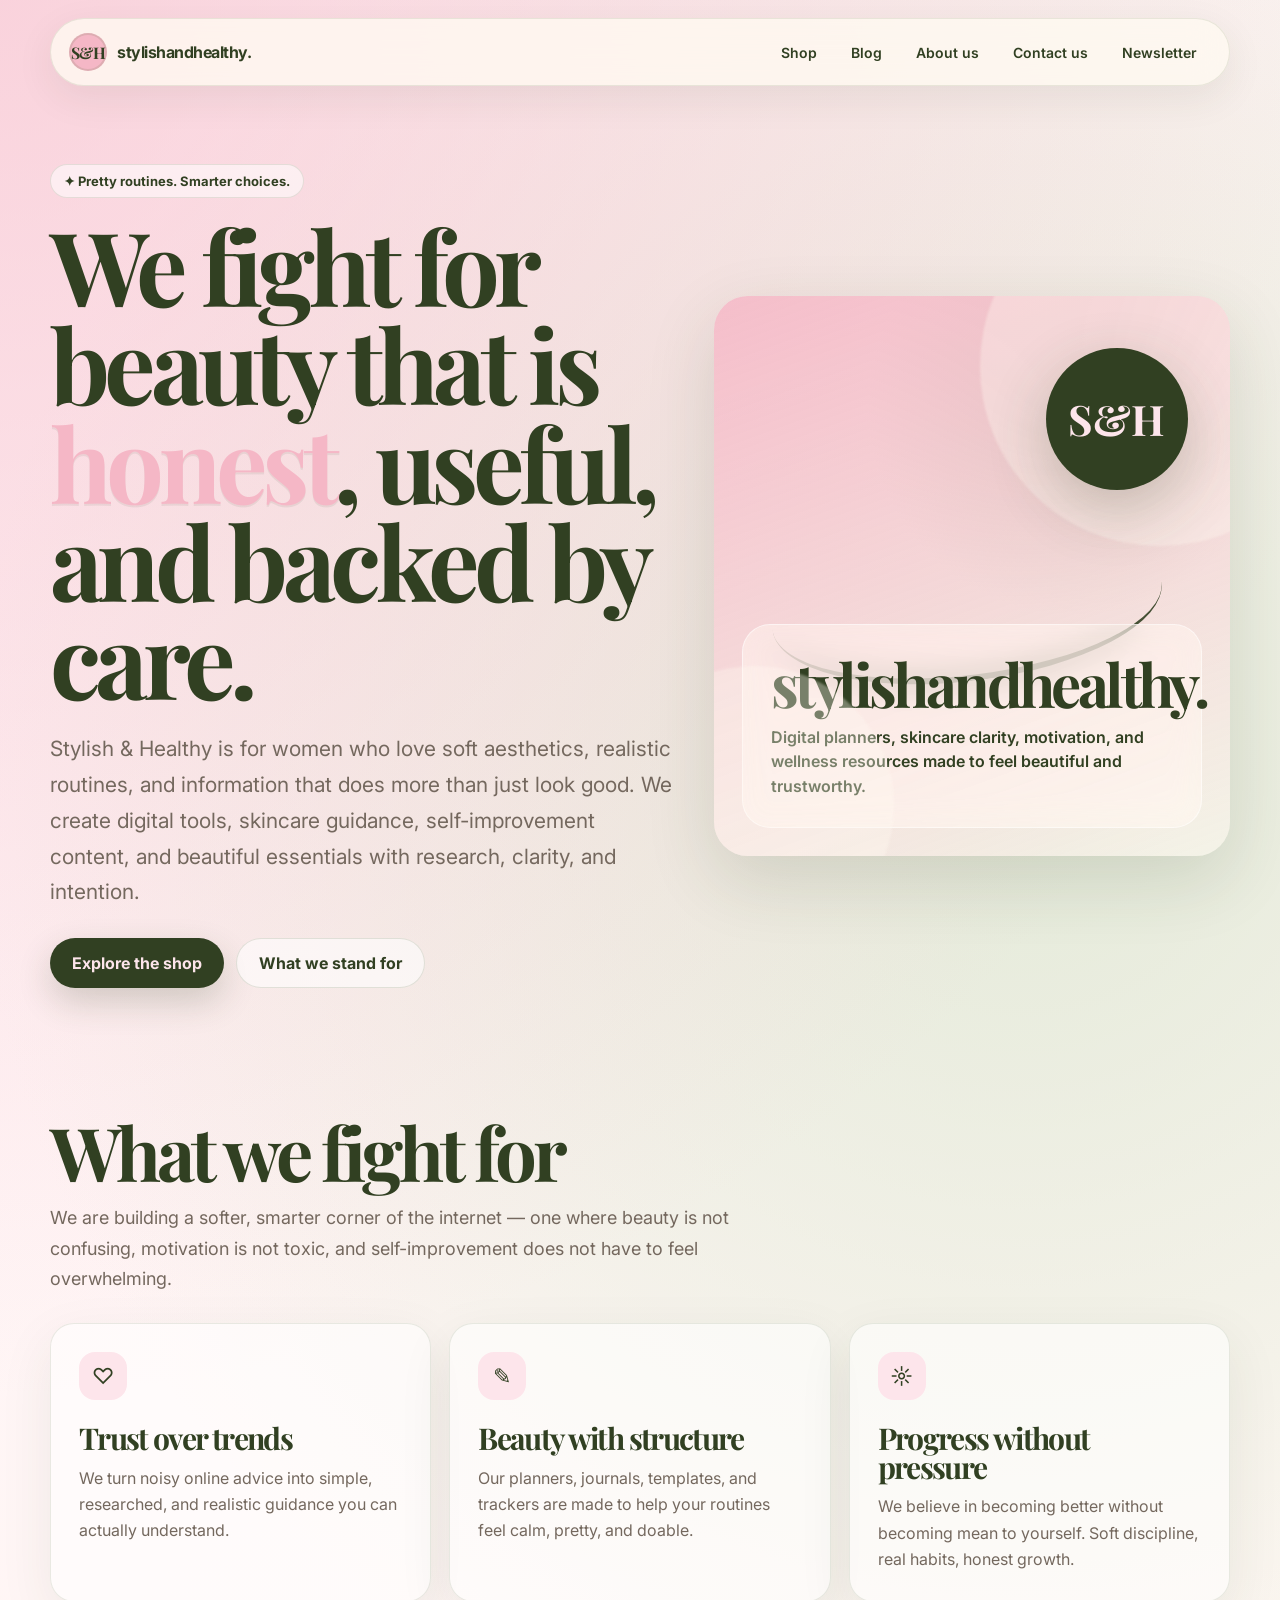
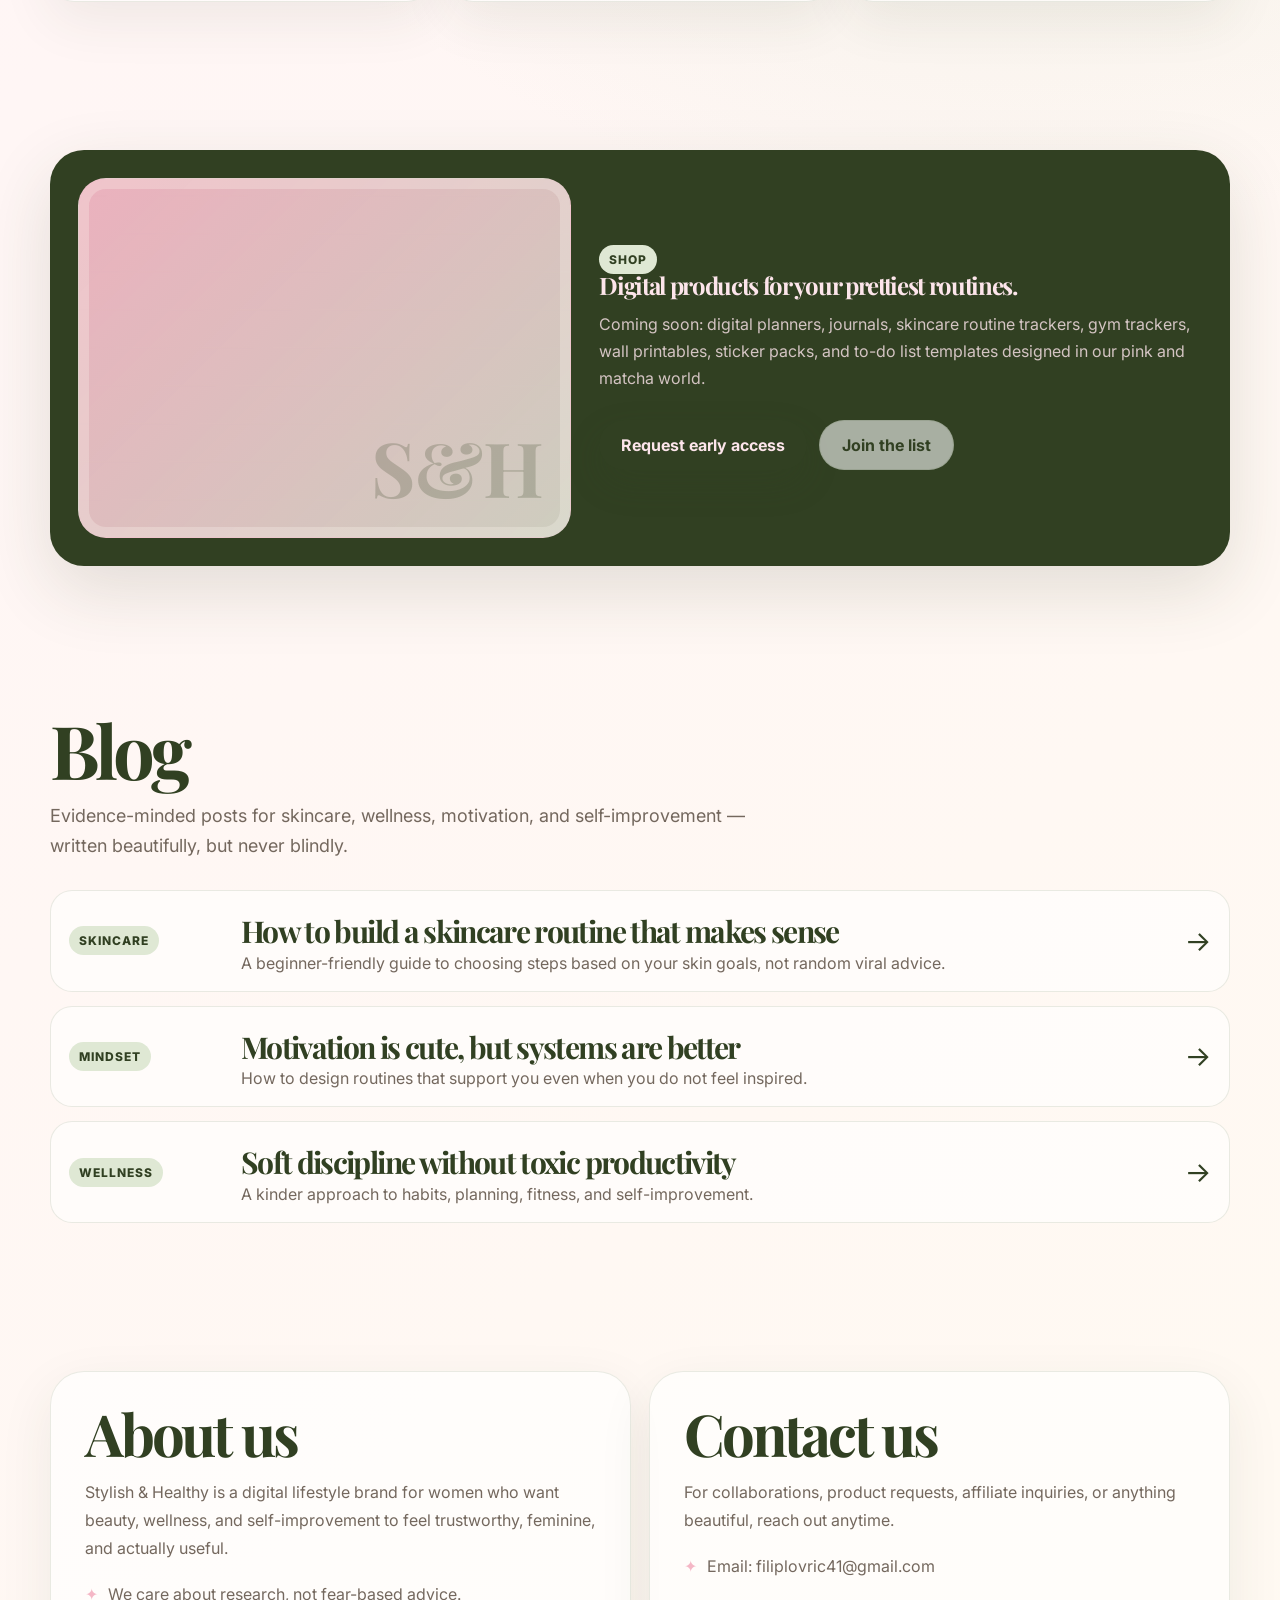
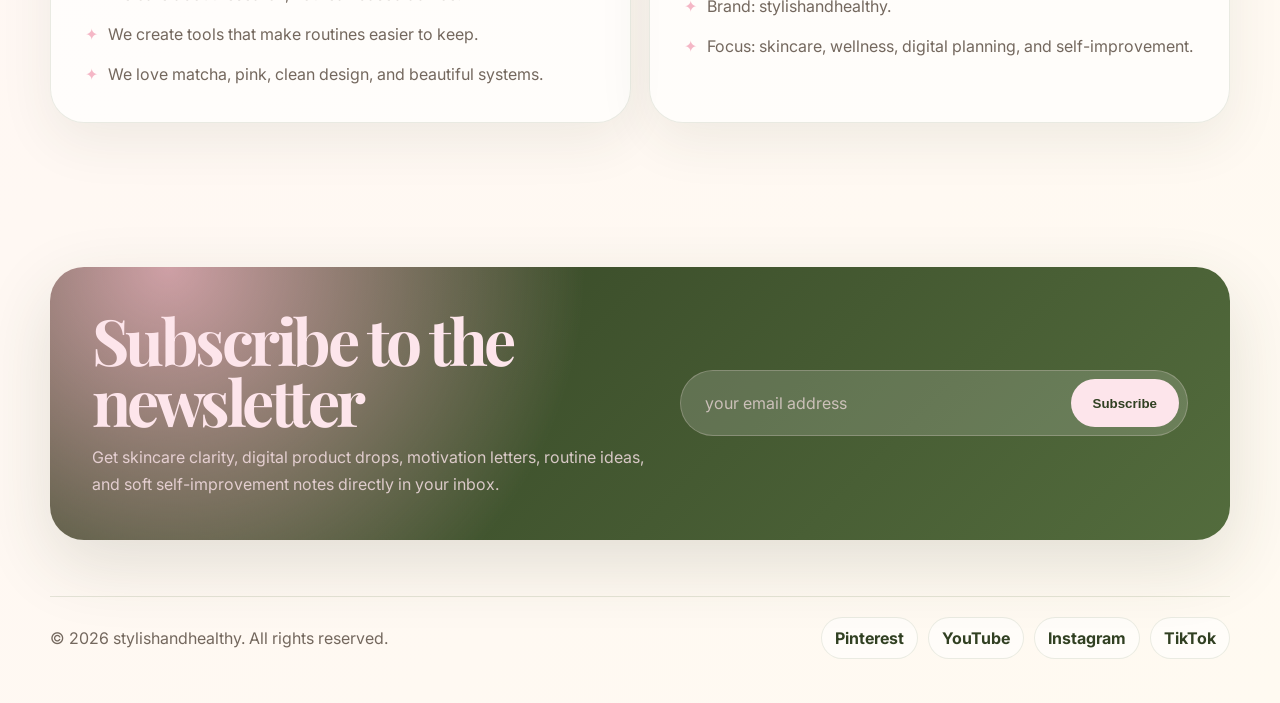
==== commit 068d7bf2: "Create index.html" ====
--- a/index.html
+++ b/index.html
@@ -3,182 +3,850 @@
 <head>
   <meta charset="UTF-8" />
   <meta name="viewport" content="width=device-width, initial-scale=1.0" />
-  <title>Stylish & Healthy | 2026 Daily Journal</title>
-  <link rel="stylesheet" href="./styles.css" />
+  <title>Stylish & Healthy</title>
+  <meta name="description" content="Stylish & Healthy is your trusted home for scientifically backed skincare, motivation, self-improvement, and beautiful routines." />
+  <link rel="preconnect" href="https://fonts.googleapis.com">
+  <link rel="preconnect" href="https://fonts.gstatic.com" crossorigin>
+  <link href="https://fonts.googleapis.com/css2?family=Playfair+Display:wght@500;600;700&family=Inter:wght@400;500;600;700&display=swap" rel="stylesheet">
+  <style>
+    :root {
+      --pink: #f5b7c6;
+      --pink-light: #fde5eb;
+      --pink-soft: #fff4f7;
+      --matcha: #536c3d;
+      --matcha-dark: #314022;
+      --matcha-soft: #dfe8d4;
+      --cream: #fffaf1;
+      --espresso: #2d241b;
+      --muted: #74685e;
+      --white: #ffffff;
+      --shadow: 0 24px 70px rgba(49, 64, 34, 0.14);
+      --radius-xl: 34px;
+      --radius-lg: 24px;
+      --radius-md: 16px;
+    }
+
+    * {
+      box-sizing: border-box;
+      margin: 0;
+      padding: 0;
+    }
+
+    html {
+      scroll-behavior: smooth;
+    }
+
+    body {
+      font-family: "Inter", sans-serif;
+      color: var(--espresso);
+      background:
+        radial-gradient(circle at top left, rgba(245, 183, 198, 0.55), transparent 34%),
+        radial-gradient(circle at 80% 20%, rgba(223, 232, 212, 0.85), transparent 32%),
+        linear-gradient(135deg, var(--pink-soft), var(--cream));
+      min-height: 100vh;
+      overflow-x: hidden;
+    }
+
+    a {
+      color: inherit;
+      text-decoration: none;
+    }
+
+    .page {
+      width: min(1180px, calc(100% - 40px));
+      margin: 0 auto;
+    }
+
+    .nav {
+      position: sticky;
+      top: 16px;
+      z-index: 50;
+      margin-top: 18px;
+    }
+
+    .nav-inner {
+      display: flex;
+      align-items: center;
+      justify-content: space-between;
+      gap: 20px;
+      padding: 14px 18px;
+      border: 1px solid rgba(83, 108, 61, 0.13);
+      background: rgba(255, 250, 241, 0.78);
+      backdrop-filter: blur(18px);
+      border-radius: 999px;
+      box-shadow: 0 12px 38px rgba(49, 64, 34, 0.08);
+    }
+
+    .brand {
+      display: flex;
+      align-items: center;
+      gap: 10px;
+      font-weight: 700;
+      color: var(--matcha-dark);
+      letter-spacing: -0.03em;
+    }
+
+    .brand-mark {
+      display: grid;
+      place-items: center;
+      width: 38px;
+      height: 38px;
+      border-radius: 50%;
+      background: var(--pink);
+      color: var(--matcha-dark);
+      font-family: "Playfair Display", serif;
+      font-weight: 700;
+      box-shadow: inset 0 0 0 2px rgba(83, 108, 61, 0.14);
+    }
+
+    .nav-links {
+      display: flex;
+      align-items: center;
+      gap: 6px;
+      font-size: 14px;
+      font-weight: 600;
+      color: var(--matcha-dark);
+    }
+
+    .nav-links a {
+      padding: 10px 14px;
+      border-radius: 999px;
+      transition: background 220ms ease, transform 220ms ease;
+    }
+
+    .nav-links a:hover {
+      background: rgba(245, 183, 198, 0.45);
+      transform: translateY(-1px);
+    }
+
+    .btn {
+      display: inline-flex;
+      align-items: center;
+      justify-content: center;
+      gap: 10px;
+      padding: 14px 22px;
+      border: none;
+      border-radius: 999px;
+      background: var(--matcha-dark);
+      color: var(--pink-light);
+      font-weight: 700;
+      cursor: pointer;
+      box-shadow: 0 14px 34px rgba(49, 64, 34, 0.2);
+      transition: transform 220ms ease, box-shadow 220ms ease, background 220ms ease;
+    }
+
+    .btn:hover {
+      transform: translateY(-3px);
+      box-shadow: 0 18px 44px rgba(49, 64, 34, 0.26);
+      background: var(--matcha);
+    }
+
+    .btn.secondary {
+      background: rgba(255, 255, 255, 0.58);
+      color: var(--matcha-dark);
+      border: 1px solid rgba(83, 108, 61, 0.16);
+      box-shadow: none;
+    }
+
+    .hero {
+      display: grid;
+      grid-template-columns: 1.1fr 0.9fr;
+      gap: 34px;
+      align-items: center;
+      padding: 78px 0 54px;
+    }
+
+    .eyebrow {
+      display: inline-flex;
+      align-items: center;
+      gap: 8px;
+      padding: 8px 13px;
+      border: 1px solid rgba(83, 108, 61, 0.14);
+      background: rgba(255, 255, 255, 0.55);
+      color: var(--matcha-dark);
+      border-radius: 999px;
+      font-size: 13px;
+      font-weight: 700;
+      margin-bottom: 18px;
+      animation: floatIn 700ms ease both;
+    }
+
+    h1, h2, h3 {
+      font-family: "Playfair Display", serif;
+      color: var(--matcha-dark);
+      letter-spacing: -0.055em;
+      line-height: 0.96;
+    }
+
+    h1 {
+      font-size: clamp(54px, 8vw, 104px);
+      max-width: 820px;
+      animation: floatIn 820ms ease 90ms both;
+    }
+
+    .highlight {
+      color: var(--pink);
+      text-shadow: 0 2px 0 rgba(49, 64, 34, 0.08);
+    }
+
+    .hero p {
+      max-width: 640px;
+      margin-top: 24px;
+      font-size: clamp(17px, 2vw, 21px);
+      line-height: 1.7;
+      color: var(--muted);
+      animation: floatIn 860ms ease 170ms both;
+    }
+
+    .hero-actions {
+      display: flex;
+      flex-wrap: wrap;
+      gap: 12px;
+      margin-top: 28px;
+      animation: floatIn 900ms ease 250ms both;
+    }
+
+    .hero-card {
+      position: relative;
+      min-height: 560px;
+      border-radius: var(--radius-xl);
+      background:
+        linear-gradient(160deg, rgba(245, 183, 198, 0.85), rgba(255, 250, 241, 0.5)),
+        radial-gradient(circle at 70% 20%, rgba(83, 108, 61, 0.32), transparent 36%);
+      box-shadow: var(--shadow);
+      overflow: hidden;
+      animation: revealScale 900ms ease 220ms both;
+    }
+
+    .hero-card::before,
+    .hero-card::after {
+      content: "";
+      position: absolute;
+      border-radius: 999px;
+      background: rgba(255, 250, 241, 0.35);
+      filter: blur(1px);
+    }
+
+    .hero-card::before {
+      width: 360px;
+      height: 360px;
+      right: -110px;
+      top: -110px;
+    }
+
+    .hero-card::after {
+      width: 280px;
+      height: 280px;
+      left: -100px;
+      bottom: -90px;
+    }
+
+    .liquid-word {
+      position: absolute;
+      inset: auto 28px 28px 28px;
+      padding: 28px;
+      border-radius: 28px;
+      background: rgba(255, 250, 241, 0.5);
+      backdrop-filter: blur(14px);
+      border: 1px solid rgba(255, 255, 255, 0.55);
+    }
+
+    .liquid-word strong {
+      display: block;
+      font-size: clamp(34px, 5vw, 60px);
+      color: var(--matcha-dark);
+      font-family: "Playfair Display", serif;
+      letter-spacing: -0.06em;
+      line-height: 1;
+    }
+
+    .liquid-word span {
+      display: block;
+      margin-top: 12px;
+      color: var(--matcha-dark);
+      line-height: 1.55;
+      font-weight: 600;
+    }
+
+    .orb {
+      position: absolute;
+      display: grid;
+      place-items: center;
+      width: 142px;
+      height: 142px;
+      border-radius: 50%;
+      background: var(--matcha-dark);
+      color: var(--pink-light);
+      font-family: "Playfair Display", serif;
+      font-size: 42px;
+      font-weight: 700;
+      right: 42px;
+      top: 52px;
+      box-shadow: 0 20px 60px rgba(49, 64, 34, 0.24);
+      animation: softFloat 5s ease-in-out infinite;
+    }
+
+    .thread {
+      position: absolute;
+      width: 76%;
+      height: 150px;
+      left: 11%;
+      top: 235px;
+      border-bottom: 6px solid var(--matcha-dark);
+      border-radius: 50%;
+      transform: rotate(-7deg);
+      opacity: 0.9;
+    }
+
+    .section {
+      padding: 74px 0;
+    }
+
+    .section-header {
+      max-width: 720px;
+      margin-bottom: 28px;
+    }
+
+    .section-header h2 {
+      font-size: clamp(40px, 6vw, 74px);
+    }
+
+    .section-header p {
+      margin-top: 16px;
+      color: var(--muted);
+      font-size: 18px;
+      line-height: 1.7;
+    }
+
+    .cards {
+      display: grid;
+      grid-template-columns: repeat(3, 1fr);
+      gap: 18px;
+    }
+
+    .card {
+      position: relative;
+      padding: 28px;
+      min-height: 250px;
+      border-radius: var(--radius-lg);
+      background: rgba(255, 255, 255, 0.58);
+      border: 1px solid rgba(83, 108, 61, 0.13);
+      box-shadow: 0 18px 54px rgba(49, 64, 34, 0.08);
+      overflow: hidden;
+      transition: transform 260ms ease, box-shadow 260ms ease, background 260ms ease;
+    }
+
+    .card:hover {
+      transform: translateY(-8px);
+      box-shadow: 0 26px 70px rgba(49, 64, 34, 0.14);
+      background: rgba(255, 255, 255, 0.75);
+    }
+
+    .card .icon {
+      width: 48px;
+      height: 48px;
+      border-radius: 16px;
+      display: grid;
+      place-items: center;
+      background: var(--pink-light);
+      color: var(--matcha-dark);
+      font-size: 22px;
+      margin-bottom: 24px;
+    }
+
+    .card h3 {
+      font-size: 30px;
+      margin-bottom: 12px;
+    }
+
+    .card p {
+      color: var(--muted);
+      line-height: 1.65;
+    }
+
+    .shop-grid {
+      display: grid;
+      grid-template-columns: 1fr 1fr;
+      gap: 18px;
+    }
+
+    .feature {
+      display: grid;
+      grid-template-columns: 0.9fr 1.1fr;
+      gap: 28px;
+      align-items: center;
+      padding: 28px;
+      border-radius: var(--radius-xl);
+      background: var(--matcha-dark);
+      color: var(--pink-light);
+      box-shadow: var(--shadow);
+      overflow: hidden;
+    }
+
+    .feature h2,
+    .feature h3 {
+      color: var(--pink-light);
+    }
+
+    .feature p {
+      color: rgba(253, 229, 235, 0.8);
+      line-height: 1.7;
+      margin-top: 14px;
+    }
+
+    .mockup {
+      min-height: 360px;
+      border-radius: 28px;
+      background:
+        linear-gradient(135deg, rgba(245, 183, 198, 0.95), rgba(255, 250, 241, 0.76)),
+        repeating-linear-gradient(0deg, transparent 0 36px, rgba(49, 64, 34, 0.09) 37px 38px);
+      border: 1px solid rgba(253, 229, 235, 0.34);
+      box-shadow: inset 0 0 0 10px rgba(255, 250, 241, 0.25);
+      position: relative;
+      overflow: hidden;
+    }
+
+    .mockup::after {
+      content: "S&H";
+      position: absolute;
+      right: 26px;
+      bottom: 20px;
+      font-family: "Playfair Display", serif;
+      font-size: 76px;
+      font-weight: 700;
+      color: rgba(49, 64, 34, 0.22);
+    }
+
+    .blog-list {
+      display: grid;
+      gap: 14px;
+    }
+
+    .post {
+      display: grid;
+      grid-template-columns: 150px 1fr auto;
+      align-items: center;
+      gap: 22px;
+      padding: 18px;
+      border-radius: 22px;
+      background: rgba(255, 255, 255, 0.58);
+      border: 1px solid rgba(83, 108, 61, 0.13);
+      transition: transform 220ms ease, background 220ms ease;
+    }
+
+    .post:hover {
+      transform: translateX(7px);
+      background: rgba(255, 255, 255, 0.78);
+    }
+
+    .tag {
+      display: inline-flex;
+      width: fit-content;
+      padding: 7px 10px;
+      border-radius: 999px;
+      background: var(--matcha-soft);
+      color: var(--matcha-dark);
+      font-size: 12px;
+      font-weight: 800;
+      text-transform: uppercase;
+      letter-spacing: 0.08em;
+    }
+
+    .post h3 {
+      font-size: 30px;
+      margin-top: 8px;
+    }
+
+    .post p {
+      color: var(--muted);
+      margin-top: 7px;
+    }
+
+    .arrow {
+      font-size: 28px;
+      color: var(--matcha-dark);
+    }
+
+    .about-contact {
+      display: grid;
+      grid-template-columns: 1fr 1fr;
+      gap: 18px;
+    }
+
+    .panel {
+      padding: 34px;
+      border-radius: var(--radius-xl);
+      background: rgba(255, 255, 255, 0.64);
+      border: 1px solid rgba(83, 108, 61, 0.13);
+      box-shadow: 0 18px 54px rgba(49, 64, 34, 0.08);
+    }
+
+    .panel h2 {
+      font-size: clamp(36px, 5vw, 58px);
+      margin-bottom: 16px;
+    }
+
+    .panel p,
+    .panel li {
+      color: var(--muted);
+      line-height: 1.75;
+    }
+
+    .panel ul {
+      list-style: none;
+      display: grid;
+      gap: 12px;
+      margin-top: 18px;
+    }
+
+    .panel li::before {
+      content: "✦";
+      color: var(--pink);
+      margin-right: 10px;
+    }
+
+    .newsletter {
+      margin: 70px 0 30px;
+      padding: 42px;
+      border-radius: var(--radius-xl);
+      background:
+        radial-gradient(circle at 10% 0%, rgba(245, 183, 198, 0.8), transparent 38%),
+        linear-gradient(135deg, var(--matcha-dark), var(--matcha));
+      color: var(--pink-light);
+      box-shadow: var(--shadow);
+      display: grid;
+      grid-template-columns: 1fr 0.9fr;
+      gap: 24px;
+      align-items: center;
+    }
+
+    .newsletter h2 {
+      color: var(--pink-light);
+      font-size: clamp(38px, 5vw, 68px);
+    }
+
+    .newsletter p {
+      color: rgba(253, 229, 235, 0.8);
+      line-height: 1.7;
+      margin-top: 12px;
+    }
+
+    .form {
+      display: flex;
+      gap: 10px;
+      padding: 8px;
+      border-radius: 999px;
+      background: rgba(255, 255, 255, 0.16);
+      border: 1px solid rgba(253, 229, 235, 0.24);
+    }
+
+    .form input {
+      flex: 1;
+      min-width: 0;
+      padding: 14px 16px;
+      border: 0;
+      outline: 0;
+      color: var(--pink-light);
+      background: transparent;
+      font: inherit;
+    }
+
+    .form input::placeholder {
+      color: rgba(253, 229, 235, 0.68);
+    }
+
+    .form .btn {
+      background: var(--pink-light);
+      color: var(--matcha-dark);
+      box-shadow: none;
+      white-space: nowrap;
+    }
+
+    footer {
+      padding: 26px 0 44px;
+      color: var(--muted);
+    }
+
+    .footer-inner {
+      display: flex;
+      align-items: center;
+      justify-content: space-between;
+      gap: 20px;
+      padding-top: 20px;
+      border-top: 1px solid rgba(83, 108, 61, 0.15);
+    }
+
+    .socials {
+      display: flex;
+      gap: 10px;
+      flex-wrap: wrap;
+    }
+
+    .socials a {
+      padding: 10px 13px;
+      border-radius: 999px;
+      background: rgba(255, 255, 255, 0.56);
+      color: var(--matcha-dark);
+      font-weight: 700;
+      border: 1px solid rgba(83, 108, 61, 0.12);
+      transition: transform 220ms ease, background 220ms ease;
+    }
+
+    .socials a:hover {
+      transform: translateY(-3px);
+      background: var(--pink-light);
+    }
+
+    .reveal {
+      opacity: 0;
+      transform: translateY(28px);
+      transition: opacity 720ms ease, transform 720ms ease;
+    }
+
+    .reveal.visible {
+      opacity: 1;
+      transform: translateY(0);
+    }
+
+    @keyframes floatIn {
+      from { opacity: 0; transform: translateY(24px); }
+      to { opacity: 1; transform: translateY(0); }
+    }
+
+    @keyframes revealScale {
+      from { opacity: 0; transform: scale(0.96) translateY(24px); }
+      to { opacity: 1; transform: scale(1) translateY(0); }
+    }
+
+    @keyframes softFloat {
+      0%, 100% { transform: translateY(0) rotate(-4deg); }
+      50% { transform: translateY(-14px) rotate(4deg); }
+    }
+
+    @media (max-width: 900px) {
+      .nav-inner {
+        align-items: flex-start;
+        border-radius: 24px;
+        flex-direction: column;
+      }
+
+      .nav-links {
+        width: 100%;
+        overflow-x: auto;
+        padding-bottom: 2px;
+      }
+
+      .hero,
+      .feature,
+      .newsletter,
+      .about-contact,
+      .shop-grid {
+        grid-template-columns: 1fr;
+      }
+
+      .hero {
+        padding-top: 54px;
+      }
+
+      .hero-card {
+        min-height: 460px;
+      }
+
+      .cards {
+        grid-template-columns: 1fr;
+      }
+
+      .post {
+        grid-template-columns: 1fr;
+      }
+
+      .form {
+        flex-direction: column;
+        border-radius: 24px;
+      }
+
+      .form .btn {
+        width: 100%;
+      }
+
+      .footer-inner {
+        flex-direction: column;
+        align-items: flex-start;
+      }
+    }
+  </style>
 </head>
 <body>
-  <div class="page-glow one"></div>
-  <div class="page-glow two"></div>
-
-  <header class="site-header">
-    <a class="brand" href="#top">
-      <span class="brand-name">Stylish & Healthy</span>
-      <span class="brand-sub">Digital ritual journal</span>
-    </a>
-
-    <nav class="nav">
-      <a href="#journal">Journal</a>
-      <a href="#inside">Inside</a>
-      <a href="#ritual">Ritual</a>
-      <a href="#shop">Shop</a>
-    </nav>
-
-    <a class="header-cta" href="#shop">Get the journal</a>
-  </header>
-
-  <main id="top">
+  <nav class="nav page" aria-label="Main navigation">
+    <div class="nav-inner">
+      <a class="brand" href="#home" aria-label="Stylish and Healthy home">
+        <span class="brand-mark">S&H</span>
+        <span>stylishandhealthy.</span>
+      </a>
+      <div class="nav-links">
+        <a href="#shop">Shop</a>
+        <a href="#blog">Blog</a>
+        <a href="#about">About us</a>
+        <a href="#contact">Contact us</a>
+        <a href="#newsletter">Newsletter</a>
+      </div>
+    </div>
+  </nav>
+
+  <main id="home" class="page">
     <section class="hero">
-      <div class="hero-copy reveal">
-        <p class="eyebrow">2026 daily journal · feminine reset system</p>
-        <h1>Your soft-life routine, organized beautifully.</h1>
-        <p class="hero-text">
-          A digital daily journal for planning your year, romanticizing your routine,
-          tracking your habits, and becoming the most grounded version of yourself.
+      <div>
+        <div class="eyebrow">✦ Pretty routines. Smarter choices.</div>
+        <h1>We fight for beauty that is <span class="highlight">honest</span>, useful, and backed by care.</h1>
+        <p>
+          Stylish & Healthy is for women who love soft aesthetics, realistic routines, and information that does more than just look good. We create digital tools, skincare guidance, self-improvement content, and beautiful essentials with research, clarity, and intention.
         </p>
-
         <div class="hero-actions">
-          <a class="btn primary" href="#shop">Shop journal</a>
-          <a class="btn secondary" href="#video">Watch preview</a>
+          <a class="btn" href="#shop">Explore the shop</a>
+          <a class="btn secondary" href="#about">What we stand for</a>
         </div>
-
-        <div class="mini-stats">
-          <div><strong>517</strong><span>pages</span></div>
-          <div><strong>12</strong><span>months</span></div>
-          <div><strong>2026</strong><span>dated</span></div>
+      </div>
+
+      <div class="hero-card" aria-label="Stylish and Healthy brand card">
+        <div class="orb">S&H</div>
+        <div class="thread"></div>
+        <div class="liquid-word">
+          <strong>stylishandhealthy.</strong>
+          <span>Digital planners, skincare clarity, motivation, and wellness resources made to feel beautiful and trustworthy.</span>
         </div>
       </div>
-
-      <div class="hero-showcase reveal" id="video">
-        <div class="video-shell">
-          <div class="window-bar">
-            <span></span><span></span><span></span>
-            <p>journal preview</p>
+    </section>
+
+    <section class="section reveal" aria-labelledby="fight-title">
+      <div class="section-header">
+        <h2 id="fight-title">What we fight for</h2>
+        <p>We are building a softer, smarter corner of the internet — one where beauty is not confusing, motivation is not toxic, and self-improvement does not have to feel overwhelming.</p>
+      </div>
+      <div class="cards">
+        <article class="card">
+          <div class="icon">♡</div>
+          <h3>Trust over trends</h3>
+          <p>We turn noisy online advice into simple, researched, and realistic guidance you can actually understand.</p>
+        </article>
+        <article class="card">
+          <div class="icon">✎</div>
+          <h3>Beauty with structure</h3>
+          <p>Our planners, journals, templates, and trackers are made to help your routines feel calm, pretty, and doable.</p>
+        </article>
+        <article class="card">
+          <div class="icon">☼</div>
+          <h3>Progress without pressure</h3>
+          <p>We believe in becoming better without becoming mean to yourself. Soft discipline, real habits, honest growth.</p>
+        </article>
+      </div>
+    </section>
+
+    <section id="shop" class="section reveal">
+      <div class="feature">
+        <div class="mockup" aria-hidden="true"></div>
+        <div>
+          <span class="tag">Shop</span>
+          <h2>Digital products for your prettiest routines.</h2>
+          <p>Coming soon: digital planners, journals, skincare routine trackers, gym trackers, wall printables, sticker packs, and to-do list templates designed in our pink and matcha world.</p>
+          <div class="hero-actions">
+            <a class="btn" href="mailto:filiplovric41@gmail.com">Request early access</a>
+            <a class="btn secondary" href="#newsletter">Join the list</a>
           </div>
-          <video class="journal-video" controls autoplay muted loop playsinline preload="metadata">
-            <source src="./assets/journal_showcase_v2.mp4" type="video/mp4" />
-            Your browser does not support the video tag.
-          </video>
         </div>
-        <div class="floating-note note-a">daily gratitude</div>
-        <div class="floating-note note-b">habit tracker</div>
-        <div class="floating-note note-c">monthly reset</div>
       </div>
     </section>
 
-    <section class="marquee" aria-label="Brand values">
-      <div class="marquee-track">
-        <span>live beautifully</span>
-        <span>feel deeply</span>
-        <span>thrive daily</span>
-        <span>plan softly</span>
-        <span>glow intentionally</span>
-        <span>live beautifully</span>
-        <span>feel deeply</span>
-        <span>thrive daily</span>
+    <section id="blog" class="section reveal">
+      <div class="section-header">
+        <h2>Blog</h2>
+        <p>Evidence-minded posts for skincare, wellness, motivation, and self-improvement — written beautifully, but never blindly.</p>
+      </div>
+      <div class="blog-list">
+        <a class="post" href="#">
+          <span class="tag">Skincare</span>
+          <div>
+            <h3>How to build a skincare routine that makes sense</h3>
+            <p>A beginner-friendly guide to choosing steps based on your skin goals, not random viral advice.</p>
+          </div>
+          <span class="arrow">→</span>
+        </a>
+        <a class="post" href="#">
+          <span class="tag">Mindset</span>
+          <div>
+            <h3>Motivation is cute, but systems are better</h3>
+            <p>How to design routines that support you even when you do not feel inspired.</p>
+          </div>
+          <span class="arrow">→</span>
+        </a>
+        <a class="post" href="#">
+          <span class="tag">Wellness</span>
+          <div>
+            <h3>Soft discipline without toxic productivity</h3>
+            <p>A kinder approach to habits, planning, fitness, and self-improvement.</p>
+          </div>
+          <span class="arrow">→</span>
+        </a>
       </div>
     </section>
 
-    <section class="journal-section" id="journal">
-      <div class="section-heading reveal">
-        <p class="eyebrow">the main product</p>
-        <h2>My Daily Journal 2026</h2>
-        <p>
-          Designed as a calm ritual space for intentions, routines, reflection,
-          gratitude, planning, and your everyday glow-up.
-        </p>
-      </div>
-
-      <div class="journal-grid">
-        <article class="feature-card reveal">
-          <span class="card-number">01</span>
-          <h3>Annual intentions</h3>
-          <p>Set your tone for the year across mind, body, and life.</p>
-        </article>
-        <article class="feature-card reveal">
-          <span class="card-number">02</span>
-          <h3>Monthly overview</h3>
-          <p>Plan each month with focus, habits, mood, and reflection.</p>
-        </article>
-        <article class="feature-card reveal">
-          <span class="card-number">03</span>
-          <h3>Weekly planning</h3>
-          <p>Map your week, schedule your days, and choose one intention.</p>
-        </article>
-        <article class="feature-card reveal">
-          <span class="card-number">04</span>
-          <h3>Daily pages</h3>
-          <p>Gratitude, top priorities, schedule, notes, mood, and energy.</p>
-        </article>
+    <section class="section reveal about-contact">
+      <div id="about" class="panel">
+        <h2>About us</h2>
+        <p>Stylish & Healthy is a digital lifestyle brand for women who want beauty, wellness, and self-improvement to feel trustworthy, feminine, and actually useful.</p>
+        <ul>
+          <li>We care about research, not fear-based advice.</li>
+          <li>We create tools that make routines easier to keep.</li>
+          <li>We love matcha, pink, clean design, and beautiful systems.</li>
+        </ul>
+      </div>
+
+      <div id="contact" class="panel">
+        <h2>Contact us</h2>
+        <p>For collaborations, product requests, affiliate inquiries, or anything beautiful, reach out anytime.</p>
+        <ul>
+          <li>Email: <a href="mailto:filiplovric41@gmail.com">filiplovric41@gmail.com</a></li>
+          <li>Brand: stylishandhealthy.</li>
+          <li>Focus: skincare, wellness, digital planning, and self-improvement.</li>
+        </ul>
       </div>
     </section>
 
-    <section class="inside" id="inside">
-      <div class="inside-copy reveal">
-        <p class="eyebrow">what’s inside</p>
-        <h2>A full year of structure without the boring planner energy.</h2>
-        <p>
-          This is for the girl who wants organization to feel pretty, calming,
-          and motivating — not overwhelming.
-        </p>
-      </div>
-
-      <div class="stacked-pages reveal" aria-hidden="true">
-        <div class="page-card page-1">
-          <span>January</span>
-          <strong>Monthly Reset</strong>
-          <div class="line"></div><div class="line short"></div><div class="dots"></div>
-        </div>
-        <div class="page-card page-2">
-          <span>Weekly Plan</span>
-          <strong>Intention</strong>
-          <div class="planner-lines"></div>
-        </div>
-        <div class="page-card page-3">
-          <span>Daily Ritual</span>
-          <strong>Gratitude · Priorities · Mood</strong>
-          <div class="checklist"><i></i><i></i><i></i></div>
-        </div>
-      </div>
-    </section>
-
-    <section class="ritual" id="ritual">
-      <div class="section-heading reveal">
-        <p class="eyebrow">interactive ritual</p>
-        <h2>Choose today’s journal mood</h2>
-      </div>
-
-      <div class="mood-lab reveal">
-        <div class="mood-buttons">
-          <button data-mood="soft" class="active">Soft reset</button>
-          <button data-mood="glow">Glow-up</button>
-          <button data-mood="focus">Focused girl</button>
-        </div>
-        <div class="mood-result">
-          <p id="moodTitle">Soft reset</p>
-          <h3 id="moodPrompt">What would feel peaceful, beautiful, and manageable today?</h3>
-          <span id="moodTag">journal · skincare · slow morning</span>
-        </div>
-      </div>
-    </section>
-
-    <section class="shop" id="shop">
-      <div class="shop-card reveal">
-        <p class="eyebrow">ready when you are</p>
-        <h2>Start your 2026 ritual.</h2>
-        <p>
-          Add your purchase link here when you’re ready. For now, this button
-          is a placeholder you can replace in <code>index.html</code>.
-        </p>
-        <a class="btn primary large" href="#" aria-label="Replace this with your shop link">Buy the journal</a>
-      </div>
+    <section id="newsletter" class="newsletter reveal">
+      <div>
+        <h2>Subscribe to the newsletter</h2>
+        <p>Get skincare clarity, digital product drops, motivation letters, routine ideas, and soft self-improvement notes directly in your inbox.</p>
+      </div>
+      <form class="form" action="mailto:filiplovric41@gmail.com" method="post" enctype="text/plain">
+        <input type="email" name="email" placeholder="your email address" aria-label="Email address" required />
+        <button class="btn" type="submit">Subscribe</button>
+      </form>
     </section>
   </main>
 
-  <footer class="footer">
-    <p>Stylish & Healthy</p>
-    <span>Live beautifully. Feel deeply. Thrive daily.</span>
+  <footer class="page">
+    <div class="footer-inner">
+      <p>© <span id="year"></span> stylishandhealthy. All rights reserved.</p>
+      <div class="socials" aria-label="Social media links">
+        <a href="#">Pinterest</a>
+        <a href="#">YouTube</a>
+        <a href="#">Instagram</a>
+        <a href="#">TikTok</a>
+      </div>
+    </div>
   </footer>
 
-  <script src="./script.js"></script>
+  <script>
+    document.getElementById("year").textContent = new Date().getFullYear();
+
+    const observer = new IntersectionObserver((entries) => {
+      entries.forEach((entry) => {
+        if (entry.isIntersecting) {
+          entry.target.classList.add("visible");
+        }
+      });
+    }, { threshold: 0.16 });
+
+    document.querySelectorAll(".reveal").forEach((element) => observer.observe(element));
+  </script>
 </body>
 </html>
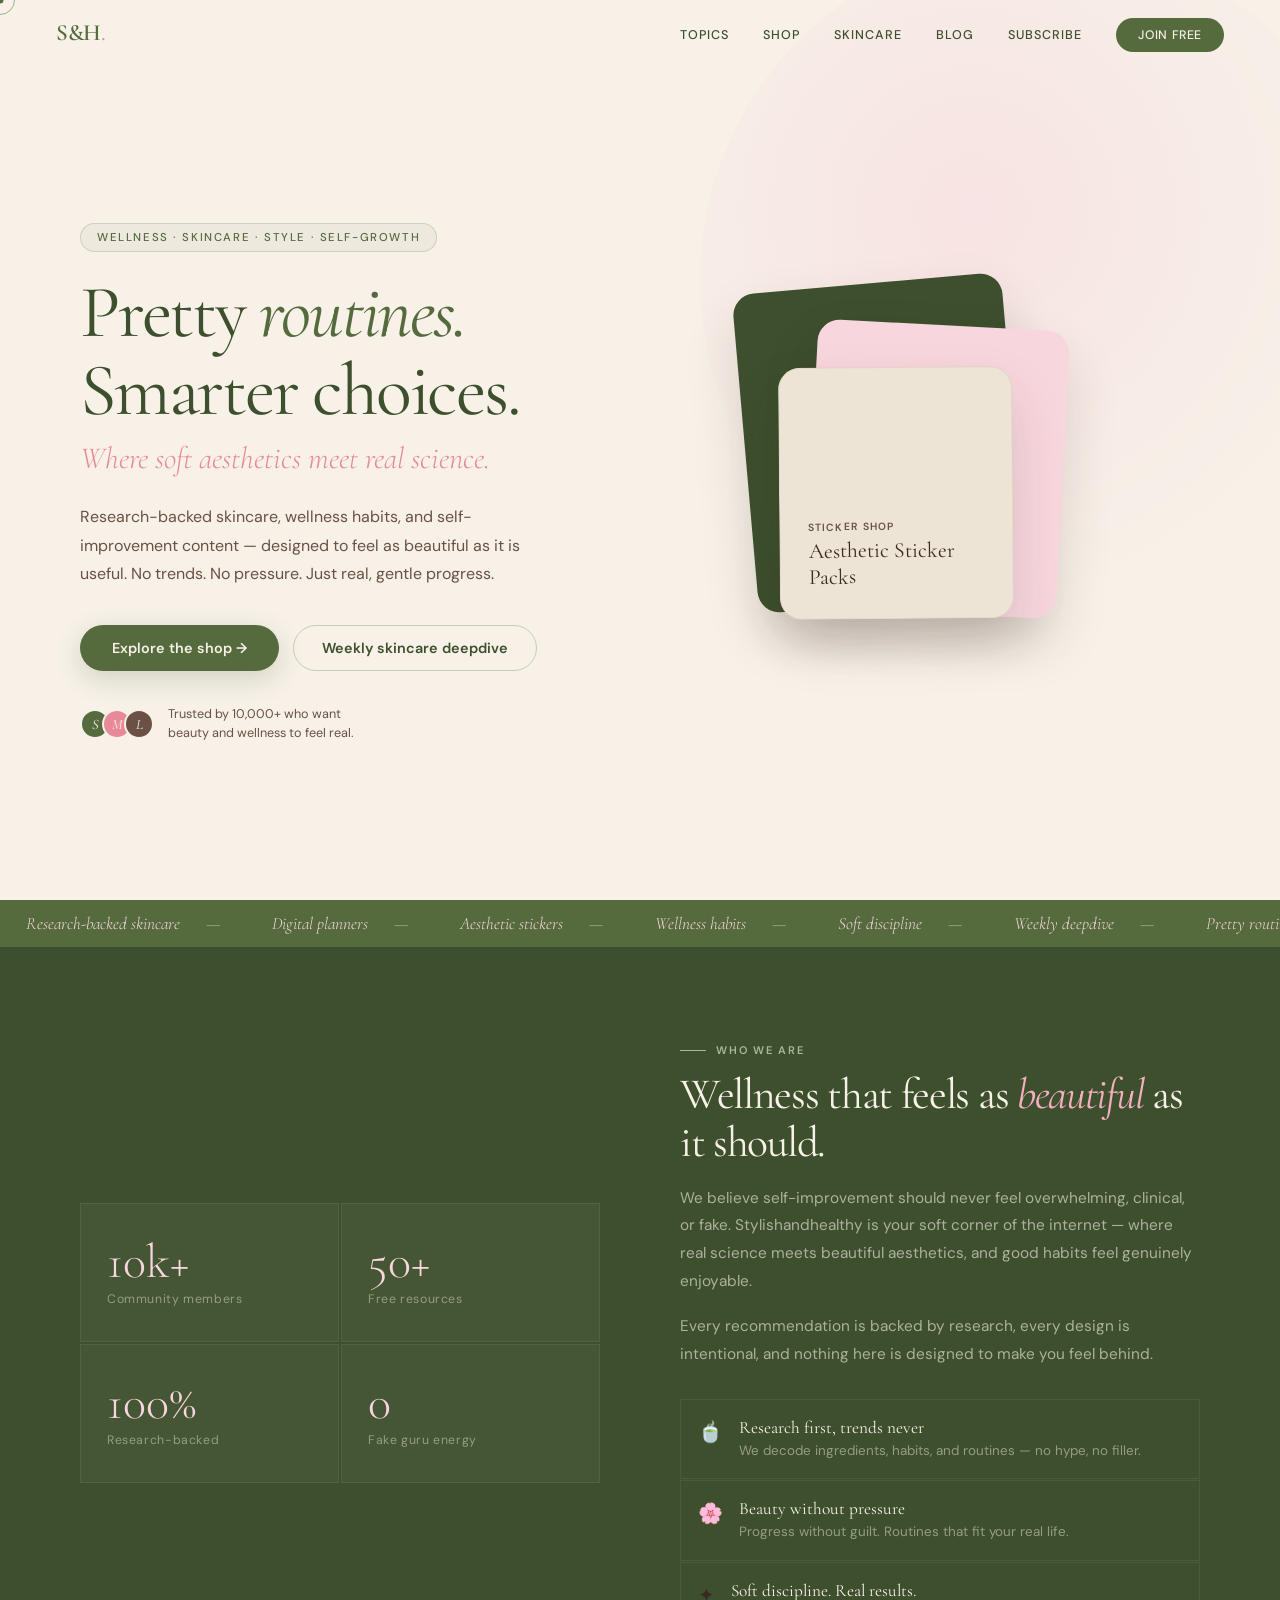
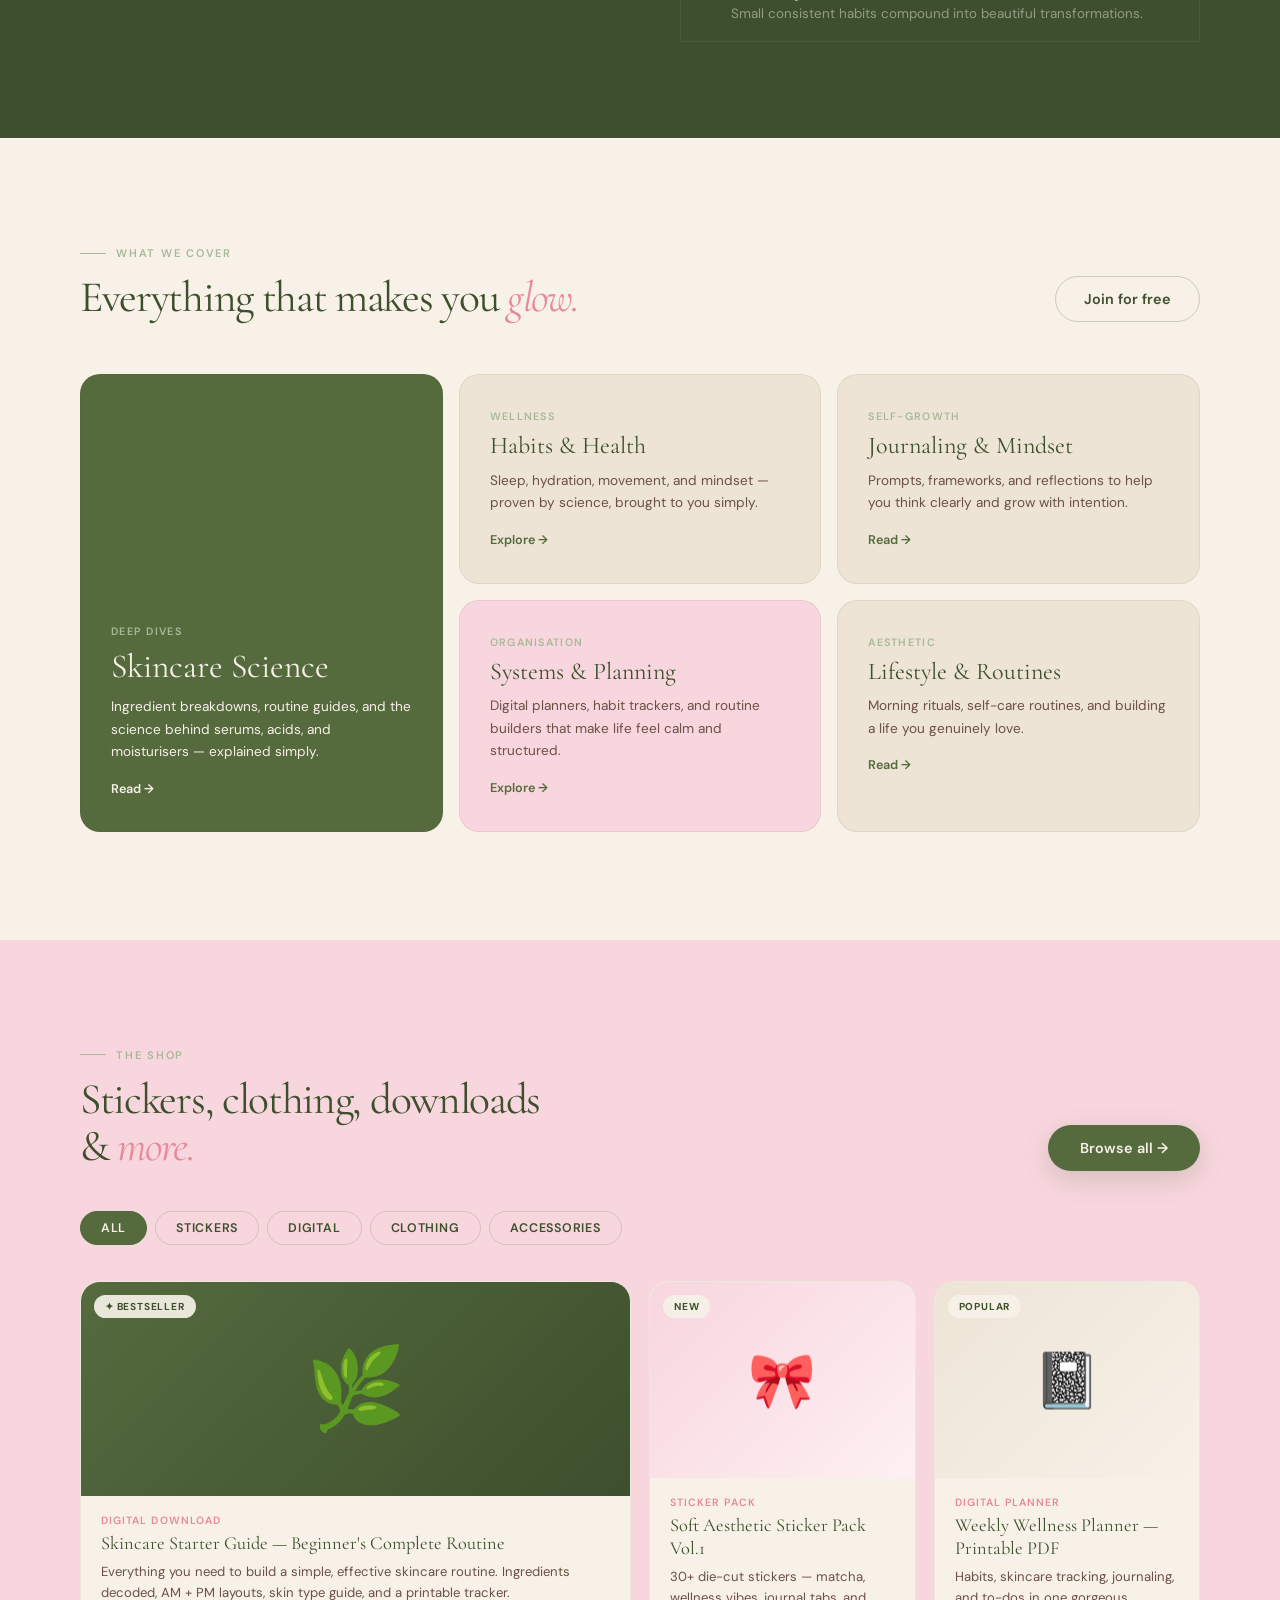
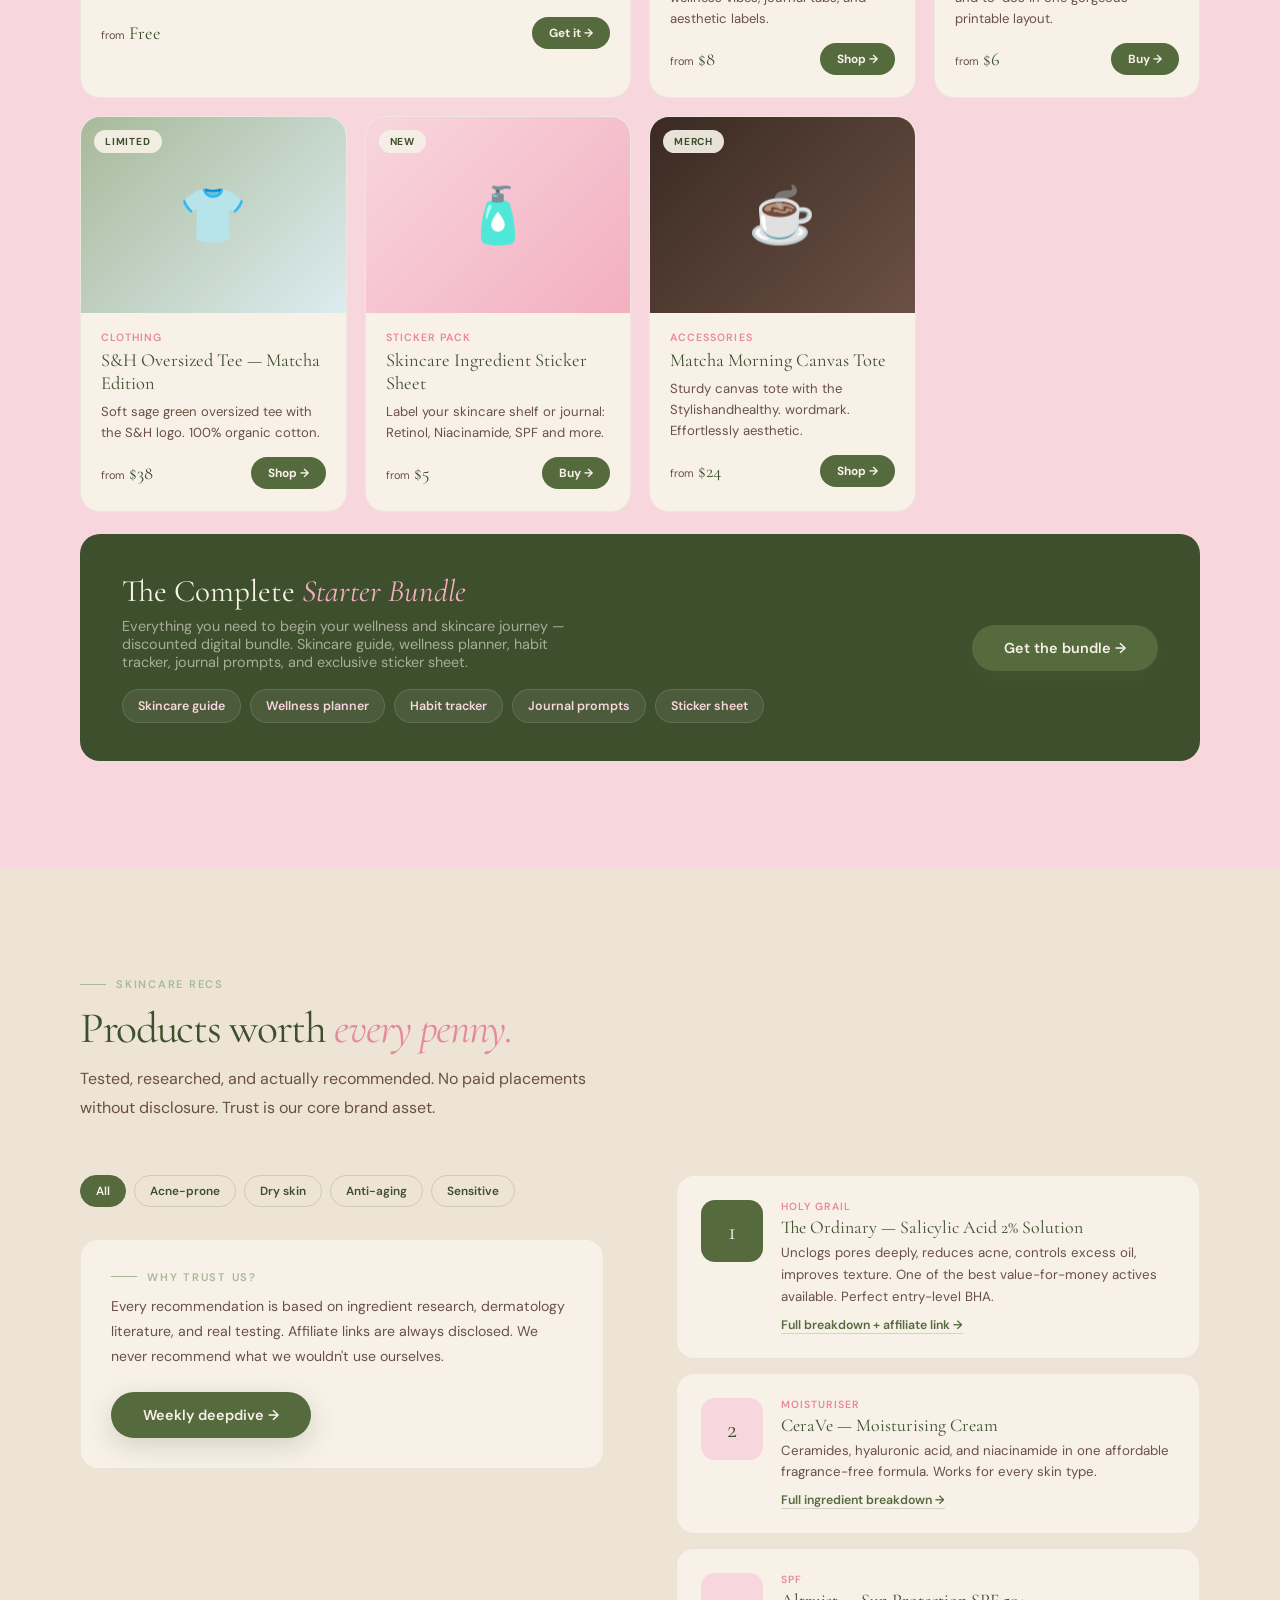
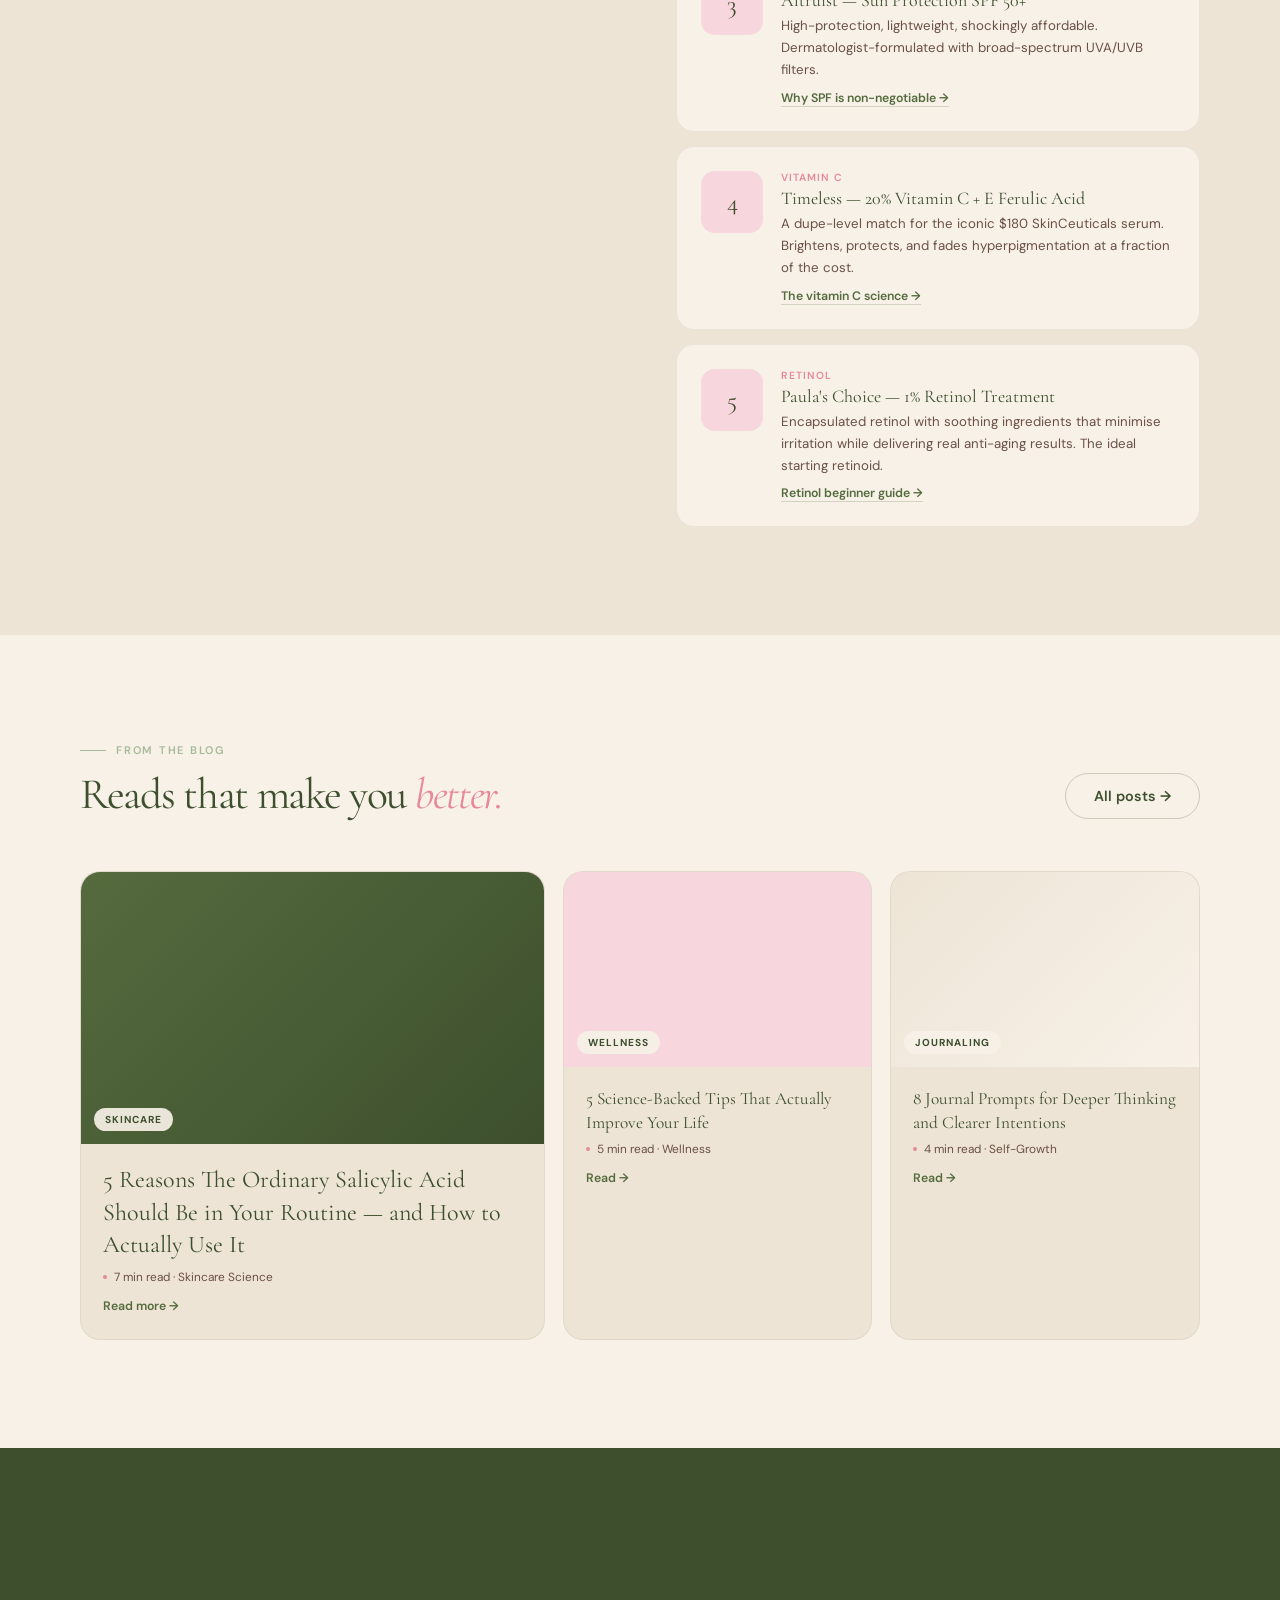
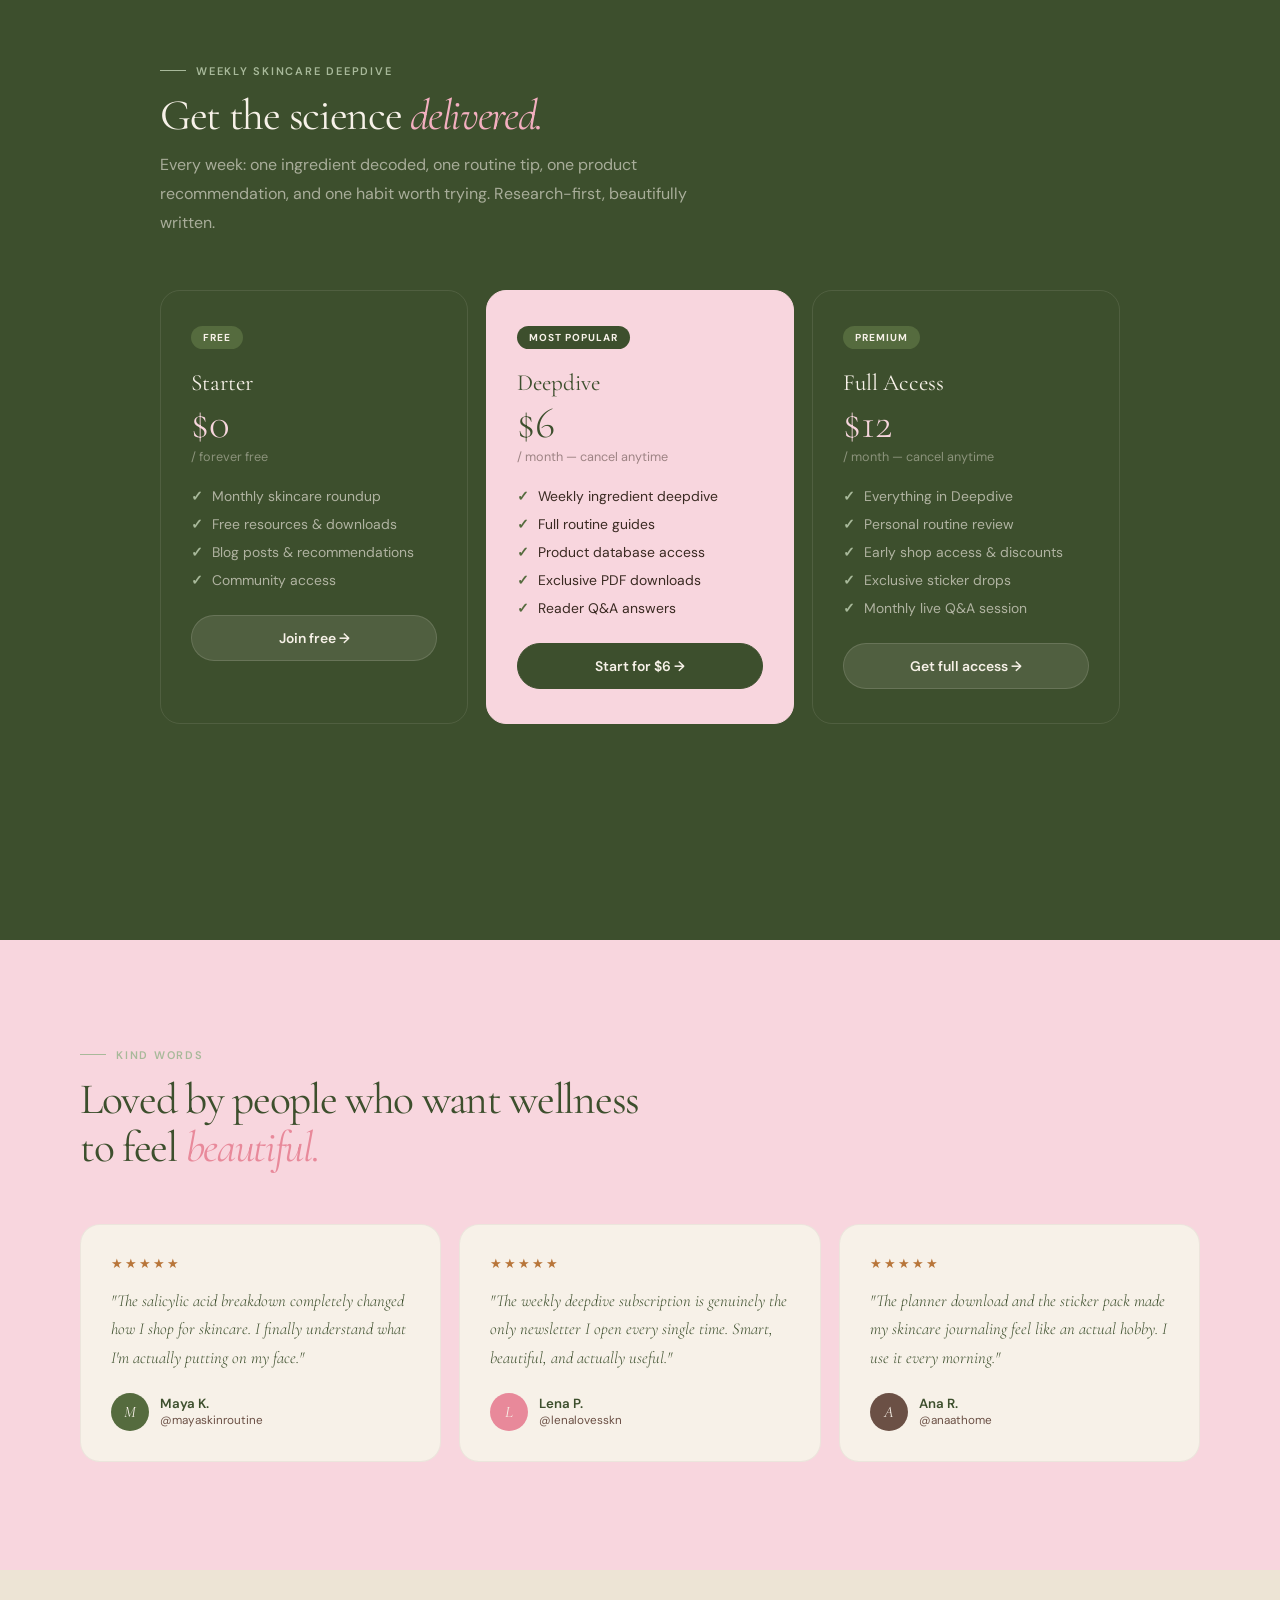
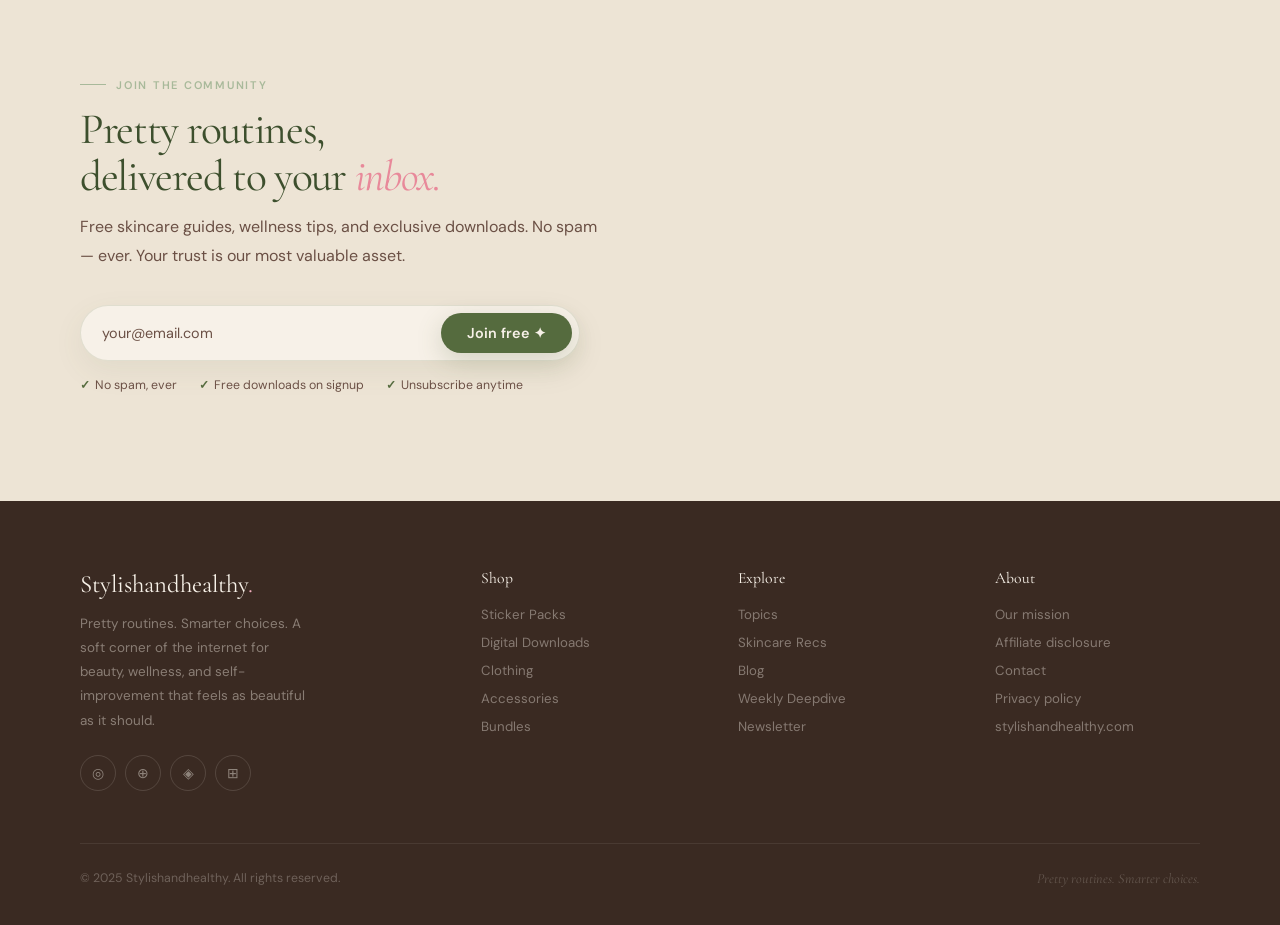
==== commit b2dfb7f5: "Update index.html" ====
--- a/index.html
+++ b/index.html
@@ -3,850 +3,810 @@
 <head>
   <meta charset="UTF-8" />
   <meta name="viewport" content="width=device-width, initial-scale=1.0" />
-  <title>Stylish & Healthy</title>
-  <meta name="description" content="Stylish & Healthy is your trusted home for scientifically backed skincare, motivation, self-improvement, and beautiful routines." />
-  <link rel="preconnect" href="https://fonts.googleapis.com">
-  <link rel="preconnect" href="https://fonts.gstatic.com" crossorigin>
-  <link href="https://fonts.googleapis.com/css2?family=Playfair+Display:wght@500;600;700&family=Inter:wght@400;500;600;700&display=swap" rel="stylesheet">
+  <title>Stylishandhealthy. — Pretty Routines. Smarter Choices.</title>
+  <meta name="description" content="Research-backed skincare, wellness, and self-improvement that feels as beautiful as it should." />
+  <link rel="preconnect" href="https://fonts.googleapis.com" />
+  <link rel="preconnect" href="https://fonts.gstatic.com" crossorigin />
+  <link href="https://fonts.googleapis.com/css2?family=Cormorant+Garamond:ital,wght@0,300;0,400;0,500;0,600;1,300;1,400;1,500&family=Baloo+2:wght@400;500;600;700;800&family=DM+Sans:ital,wght@0,300;0,400;0,500;1,300&display=swap" rel="stylesheet" />
   <style>
     :root {
-      --pink: #f5b7c6;
-      --pink-light: #fde5eb;
-      --pink-soft: #fff4f7;
-      --matcha: #536c3d;
-      --matcha-dark: #314022;
-      --matcha-soft: #dfe8d4;
-      --cream: #fffaf1;
-      --espresso: #2d241b;
-      --muted: #74685e;
-      --white: #ffffff;
-      --shadow: 0 24px 70px rgba(49, 64, 34, 0.14);
-      --radius-xl: 34px;
-      --radius-lg: 24px;
-      --radius-md: 16px;
+      --pink:       #F8D6DE;
+      --pink-mid:   #F3AFC0;
+      --pink-deep:  #E8899A;
+      --green:      #556B3E;
+      --green-dk:   #3D4F2D;
+      --green-lt:   #A8B99A;
+      --cream:      #F7F1E8;
+      --cream-warm: #EDE4D5;
+      --brown:      #3A2A22;
+      --brown-lt:   #6B5045;
+      --ice:        #DCECF0;
+      --serif: 'Cormorant Garamond', Georgia, serif;
+      --sans:  'Baloo 2', sans-serif;
+      --body:  'DM Sans', sans-serif;
+      --ease:  cubic-bezier(0.22,1,0.36,1);
+      --easeb: cubic-bezier(0.34,1.56,0.64,1);
     }
-
-    * {
-      box-sizing: border-box;
-      margin: 0;
-      padding: 0;
-    }
-
-    html {
-      scroll-behavior: smooth;
-    }
-
-    body {
-      font-family: "Inter", sans-serif;
-      color: var(--espresso);
-      background:
-        radial-gradient(circle at top left, rgba(245, 183, 198, 0.55), transparent 34%),
-        radial-gradient(circle at 80% 20%, rgba(223, 232, 212, 0.85), transparent 32%),
-        linear-gradient(135deg, var(--pink-soft), var(--cream));
-      min-height: 100vh;
-      overflow-x: hidden;
-    }
-
-    a {
-      color: inherit;
-      text-decoration: none;
-    }
-
-    .page {
-      width: min(1180px, calc(100% - 40px));
-      margin: 0 auto;
-    }
-
-    .nav {
-      position: sticky;
-      top: 16px;
-      z-index: 50;
-      margin-top: 18px;
-    }
-
-    .nav-inner {
-      display: flex;
-      align-items: center;
-      justify-content: space-between;
-      gap: 20px;
-      padding: 14px 18px;
-      border: 1px solid rgba(83, 108, 61, 0.13);
-      background: rgba(255, 250, 241, 0.78);
-      backdrop-filter: blur(18px);
-      border-radius: 999px;
-      box-shadow: 0 12px 38px rgba(49, 64, 34, 0.08);
-    }
-
-    .brand {
-      display: flex;
-      align-items: center;
-      gap: 10px;
-      font-weight: 700;
-      color: var(--matcha-dark);
-      letter-spacing: -0.03em;
-    }
-
-    .brand-mark {
-      display: grid;
-      place-items: center;
-      width: 38px;
-      height: 38px;
-      border-radius: 50%;
-      background: var(--pink);
-      color: var(--matcha-dark);
-      font-family: "Playfair Display", serif;
-      font-weight: 700;
-      box-shadow: inset 0 0 0 2px rgba(83, 108, 61, 0.14);
-    }
-
-    .nav-links {
-      display: flex;
-      align-items: center;
-      gap: 6px;
-      font-size: 14px;
-      font-weight: 600;
-      color: var(--matcha-dark);
-    }
-
-    .nav-links a {
-      padding: 10px 14px;
-      border-radius: 999px;
-      transition: background 220ms ease, transform 220ms ease;
-    }
-
-    .nav-links a:hover {
-      background: rgba(245, 183, 198, 0.45);
-      transform: translateY(-1px);
-    }
-
-    .btn {
-      display: inline-flex;
-      align-items: center;
-      justify-content: center;
-      gap: 10px;
-      padding: 14px 22px;
-      border: none;
-      border-radius: 999px;
-      background: var(--matcha-dark);
-      color: var(--pink-light);
-      font-weight: 700;
-      cursor: pointer;
-      box-shadow: 0 14px 34px rgba(49, 64, 34, 0.2);
-      transition: transform 220ms ease, box-shadow 220ms ease, background 220ms ease;
-    }
-
-    .btn:hover {
-      transform: translateY(-3px);
-      box-shadow: 0 18px 44px rgba(49, 64, 34, 0.26);
-      background: var(--matcha);
-    }
-
-    .btn.secondary {
-      background: rgba(255, 255, 255, 0.58);
-      color: var(--matcha-dark);
-      border: 1px solid rgba(83, 108, 61, 0.16);
-      box-shadow: none;
-    }
-
-    .hero {
-      display: grid;
-      grid-template-columns: 1.1fr 0.9fr;
-      gap: 34px;
-      align-items: center;
-      padding: 78px 0 54px;
-    }
-
-    .eyebrow {
-      display: inline-flex;
-      align-items: center;
-      gap: 8px;
-      padding: 8px 13px;
-      border: 1px solid rgba(83, 108, 61, 0.14);
-      background: rgba(255, 255, 255, 0.55);
-      color: var(--matcha-dark);
-      border-radius: 999px;
-      font-size: 13px;
-      font-weight: 700;
-      margin-bottom: 18px;
-      animation: floatIn 700ms ease both;
-    }
-
-    h1, h2, h3 {
-      font-family: "Playfair Display", serif;
-      color: var(--matcha-dark);
-      letter-spacing: -0.055em;
-      line-height: 0.96;
-    }
-
-    h1 {
-      font-size: clamp(54px, 8vw, 104px);
-      max-width: 820px;
-      animation: floatIn 820ms ease 90ms both;
-    }
-
-    .highlight {
-      color: var(--pink);
-      text-shadow: 0 2px 0 rgba(49, 64, 34, 0.08);
-    }
-
-    .hero p {
-      max-width: 640px;
-      margin-top: 24px;
-      font-size: clamp(17px, 2vw, 21px);
-      line-height: 1.7;
-      color: var(--muted);
-      animation: floatIn 860ms ease 170ms both;
-    }
-
-    .hero-actions {
-      display: flex;
-      flex-wrap: wrap;
-      gap: 12px;
-      margin-top: 28px;
-      animation: floatIn 900ms ease 250ms both;
-    }
-
-    .hero-card {
-      position: relative;
-      min-height: 560px;
-      border-radius: var(--radius-xl);
-      background:
-        linear-gradient(160deg, rgba(245, 183, 198, 0.85), rgba(255, 250, 241, 0.5)),
-        radial-gradient(circle at 70% 20%, rgba(83, 108, 61, 0.32), transparent 36%);
-      box-shadow: var(--shadow);
-      overflow: hidden;
-      animation: revealScale 900ms ease 220ms both;
-    }
-
-    .hero-card::before,
-    .hero-card::after {
-      content: "";
-      position: absolute;
-      border-radius: 999px;
-      background: rgba(255, 250, 241, 0.35);
-      filter: blur(1px);
-    }
-
-    .hero-card::before {
-      width: 360px;
-      height: 360px;
-      right: -110px;
-      top: -110px;
-    }
-
-    .hero-card::after {
-      width: 280px;
-      height: 280px;
-      left: -100px;
-      bottom: -90px;
-    }
-
-    .liquid-word {
-      position: absolute;
-      inset: auto 28px 28px 28px;
-      padding: 28px;
-      border-radius: 28px;
-      background: rgba(255, 250, 241, 0.5);
-      backdrop-filter: blur(14px);
-      border: 1px solid rgba(255, 255, 255, 0.55);
-    }
-
-    .liquid-word strong {
-      display: block;
-      font-size: clamp(34px, 5vw, 60px);
-      color: var(--matcha-dark);
-      font-family: "Playfair Display", serif;
-      letter-spacing: -0.06em;
-      line-height: 1;
-    }
-
-    .liquid-word span {
-      display: block;
-      margin-top: 12px;
-      color: var(--matcha-dark);
-      line-height: 1.55;
-      font-weight: 600;
-    }
-
-    .orb {
-      position: absolute;
-      display: grid;
-      place-items: center;
-      width: 142px;
-      height: 142px;
-      border-radius: 50%;
-      background: var(--matcha-dark);
-      color: var(--pink-light);
-      font-family: "Playfair Display", serif;
-      font-size: 42px;
-      font-weight: 700;
-      right: 42px;
-      top: 52px;
-      box-shadow: 0 20px 60px rgba(49, 64, 34, 0.24);
-      animation: softFloat 5s ease-in-out infinite;
-    }
-
-    .thread {
-      position: absolute;
-      width: 76%;
-      height: 150px;
-      left: 11%;
-      top: 235px;
-      border-bottom: 6px solid var(--matcha-dark);
-      border-radius: 50%;
-      transform: rotate(-7deg);
-      opacity: 0.9;
-    }
-
-    .section {
-      padding: 74px 0;
-    }
-
-    .section-header {
-      max-width: 720px;
-      margin-bottom: 28px;
-    }
-
-    .section-header h2 {
-      font-size: clamp(40px, 6vw, 74px);
-    }
-
-    .section-header p {
-      margin-top: 16px;
-      color: var(--muted);
-      font-size: 18px;
-      line-height: 1.7;
-    }
-
-    .cards {
-      display: grid;
-      grid-template-columns: repeat(3, 1fr);
-      gap: 18px;
-    }
-
-    .card {
-      position: relative;
-      padding: 28px;
-      min-height: 250px;
-      border-radius: var(--radius-lg);
-      background: rgba(255, 255, 255, 0.58);
-      border: 1px solid rgba(83, 108, 61, 0.13);
-      box-shadow: 0 18px 54px rgba(49, 64, 34, 0.08);
-      overflow: hidden;
-      transition: transform 260ms ease, box-shadow 260ms ease, background 260ms ease;
-    }
-
-    .card:hover {
-      transform: translateY(-8px);
-      box-shadow: 0 26px 70px rgba(49, 64, 34, 0.14);
-      background: rgba(255, 255, 255, 0.75);
-    }
-
-    .card .icon {
-      width: 48px;
-      height: 48px;
-      border-radius: 16px;
-      display: grid;
-      place-items: center;
-      background: var(--pink-light);
-      color: var(--matcha-dark);
-      font-size: 22px;
-      margin-bottom: 24px;
-    }
-
-    .card h3 {
-      font-size: 30px;
-      margin-bottom: 12px;
-    }
-
-    .card p {
-      color: var(--muted);
-      line-height: 1.65;
-    }
-
-    .shop-grid {
-      display: grid;
-      grid-template-columns: 1fr 1fr;
-      gap: 18px;
-    }
-
-    .feature {
-      display: grid;
-      grid-template-columns: 0.9fr 1.1fr;
-      gap: 28px;
-      align-items: center;
-      padding: 28px;
-      border-radius: var(--radius-xl);
-      background: var(--matcha-dark);
-      color: var(--pink-light);
-      box-shadow: var(--shadow);
-      overflow: hidden;
-    }
-
-    .feature h2,
-    .feature h3 {
-      color: var(--pink-light);
-    }
-
-    .feature p {
-      color: rgba(253, 229, 235, 0.8);
-      line-height: 1.7;
-      margin-top: 14px;
-    }
-
-    .mockup {
-      min-height: 360px;
-      border-radius: 28px;
-      background:
-        linear-gradient(135deg, rgba(245, 183, 198, 0.95), rgba(255, 250, 241, 0.76)),
-        repeating-linear-gradient(0deg, transparent 0 36px, rgba(49, 64, 34, 0.09) 37px 38px);
-      border: 1px solid rgba(253, 229, 235, 0.34);
-      box-shadow: inset 0 0 0 10px rgba(255, 250, 241, 0.25);
-      position: relative;
-      overflow: hidden;
-    }
-
-    .mockup::after {
-      content: "S&H";
-      position: absolute;
-      right: 26px;
-      bottom: 20px;
-      font-family: "Playfair Display", serif;
-      font-size: 76px;
-      font-weight: 700;
-      color: rgba(49, 64, 34, 0.22);
-    }
-
-    .blog-list {
-      display: grid;
-      gap: 14px;
-    }
-
-    .post {
-      display: grid;
-      grid-template-columns: 150px 1fr auto;
-      align-items: center;
-      gap: 22px;
-      padding: 18px;
-      border-radius: 22px;
-      background: rgba(255, 255, 255, 0.58);
-      border: 1px solid rgba(83, 108, 61, 0.13);
-      transition: transform 220ms ease, background 220ms ease;
-    }
-
-    .post:hover {
-      transform: translateX(7px);
-      background: rgba(255, 255, 255, 0.78);
-    }
-
-    .tag {
-      display: inline-flex;
-      width: fit-content;
-      padding: 7px 10px;
-      border-radius: 999px;
-      background: var(--matcha-soft);
-      color: var(--matcha-dark);
-      font-size: 12px;
-      font-weight: 800;
-      text-transform: uppercase;
-      letter-spacing: 0.08em;
-    }
-
-    .post h3 {
-      font-size: 30px;
-      margin-top: 8px;
-    }
-
-    .post p {
-      color: var(--muted);
-      margin-top: 7px;
-    }
-
-    .arrow {
-      font-size: 28px;
-      color: var(--matcha-dark);
-    }
-
-    .about-contact {
-      display: grid;
-      grid-template-columns: 1fr 1fr;
-      gap: 18px;
-    }
-
-    .panel {
-      padding: 34px;
-      border-radius: var(--radius-xl);
-      background: rgba(255, 255, 255, 0.64);
-      border: 1px solid rgba(83, 108, 61, 0.13);
-      box-shadow: 0 18px 54px rgba(49, 64, 34, 0.08);
-    }
-
-    .panel h2 {
-      font-size: clamp(36px, 5vw, 58px);
-      margin-bottom: 16px;
-    }
-
-    .panel p,
-    .panel li {
-      color: var(--muted);
-      line-height: 1.75;
-    }
-
-    .panel ul {
-      list-style: none;
-      display: grid;
-      gap: 12px;
-      margin-top: 18px;
-    }
-
-    .panel li::before {
-      content: "✦";
-      color: var(--pink);
-      margin-right: 10px;
-    }
-
-    .newsletter {
-      margin: 70px 0 30px;
-      padding: 42px;
-      border-radius: var(--radius-xl);
-      background:
-        radial-gradient(circle at 10% 0%, rgba(245, 183, 198, 0.8), transparent 38%),
-        linear-gradient(135deg, var(--matcha-dark), var(--matcha));
-      color: var(--pink-light);
-      box-shadow: var(--shadow);
-      display: grid;
-      grid-template-columns: 1fr 0.9fr;
-      gap: 24px;
-      align-items: center;
-    }
-
-    .newsletter h2 {
-      color: var(--pink-light);
-      font-size: clamp(38px, 5vw, 68px);
-    }
-
-    .newsletter p {
-      color: rgba(253, 229, 235, 0.8);
-      line-height: 1.7;
-      margin-top: 12px;
-    }
-
-    .form {
-      display: flex;
-      gap: 10px;
-      padding: 8px;
-      border-radius: 999px;
-      background: rgba(255, 255, 255, 0.16);
-      border: 1px solid rgba(253, 229, 235, 0.24);
-    }
-
-    .form input {
-      flex: 1;
-      min-width: 0;
-      padding: 14px 16px;
-      border: 0;
-      outline: 0;
-      color: var(--pink-light);
-      background: transparent;
-      font: inherit;
-    }
-
-    .form input::placeholder {
-      color: rgba(253, 229, 235, 0.68);
-    }
-
-    .form .btn {
-      background: var(--pink-light);
-      color: var(--matcha-dark);
-      box-shadow: none;
-      white-space: nowrap;
-    }
-
-    footer {
-      padding: 26px 0 44px;
-      color: var(--muted);
-    }
-
-    .footer-inner {
-      display: flex;
-      align-items: center;
-      justify-content: space-between;
-      gap: 20px;
-      padding-top: 20px;
-      border-top: 1px solid rgba(83, 108, 61, 0.15);
-    }
-
-    .socials {
-      display: flex;
-      gap: 10px;
-      flex-wrap: wrap;
-    }
-
-    .socials a {
-      padding: 10px 13px;
-      border-radius: 999px;
-      background: rgba(255, 255, 255, 0.56);
-      color: var(--matcha-dark);
-      font-weight: 700;
-      border: 1px solid rgba(83, 108, 61, 0.12);
-      transition: transform 220ms ease, background 220ms ease;
-    }
-
-    .socials a:hover {
-      transform: translateY(-3px);
-      background: var(--pink-light);
-    }
-
-    .reveal {
-      opacity: 0;
-      transform: translateY(28px);
-      transition: opacity 720ms ease, transform 720ms ease;
-    }
-
-    .reveal.visible {
-      opacity: 1;
-      transform: translateY(0);
-    }
-
-    @keyframes floatIn {
-      from { opacity: 0; transform: translateY(24px); }
-      to { opacity: 1; transform: translateY(0); }
-    }
-
-    @keyframes revealScale {
-      from { opacity: 0; transform: scale(0.96) translateY(24px); }
-      to { opacity: 1; transform: scale(1) translateY(0); }
-    }
-
-    @keyframes softFloat {
-      0%, 100% { transform: translateY(0) rotate(-4deg); }
-      50% { transform: translateY(-14px) rotate(4deg); }
-    }
-
-    @media (max-width: 900px) {
-      .nav-inner {
-        align-items: flex-start;
-        border-radius: 24px;
-        flex-direction: column;
-      }
-
-      .nav-links {
-        width: 100%;
-        overflow-x: auto;
-        padding-bottom: 2px;
-      }
-
-      .hero,
-      .feature,
-      .newsletter,
-      .about-contact,
-      .shop-grid {
-        grid-template-columns: 1fr;
-      }
-
-      .hero {
-        padding-top: 54px;
-      }
-
-      .hero-card {
-        min-height: 460px;
-      }
-
-      .cards {
-        grid-template-columns: 1fr;
-      }
-
-      .post {
-        grid-template-columns: 1fr;
-      }
-
-      .form {
-        flex-direction: column;
-        border-radius: 24px;
-      }
-
-      .form .btn {
-        width: 100%;
-      }
-
-      .footer-inner {
-        flex-direction: column;
-        align-items: flex-start;
-      }
-    }
+    *,*::before,*::after{box-sizing:border-box;margin:0;padding:0}
+    html{scroll-behavior:smooth}
+    body{font-family:var(--body);background:var(--cream);color:var(--brown);overflow-x:hidden;cursor:none}
+    ::selection{background:var(--pink);color:var(--green-dk)}
+    a{text-decoration:none;color:inherit}
+
+    /* CURSOR */
+    #cdot,#cring{position:fixed;border-radius:50%;pointer-events:none;z-index:9999;transform:translate(-50%,-50%)}
+    #cdot{width:7px;height:7px;background:var(--green);transition:transform .1s,background .2s}
+    #cring{width:30px;height:30px;border:1.5px solid var(--green);opacity:.5;background:transparent;transition:width .22s var(--easeb),height .22s var(--easeb),border-color .2s,opacity .2s}
+    body.ch #cring{width:50px;height:50px;border-color:var(--pink-deep);opacity:.9}
+    body.ch #cdot{background:var(--pink-deep);transform:translate(-50%,-50%) scale(1.8)}
+
+    /* NAV */
+    nav{position:fixed;top:0;left:0;right:0;z-index:200;display:flex;align-items:center;justify-content:space-between;padding:0 56px;height:66px;transition:background .4s var(--ease),box-shadow .4s}
+    nav.solid{background:rgba(247,241,232,.94);backdrop-filter:blur(16px);box-shadow:0 1px 0 rgba(85,107,62,.1)}
+    .nav-logo{font-family:var(--serif);font-size:1.45rem;font-weight:500;color:var(--green-dk);letter-spacing:-.02em}
+    .nav-logo b{font-weight:600;color:var(--green)}
+    .nav-logo span{color:var(--pink-deep)}
+    nav ul{list-style:none;display:flex;gap:34px;align-items:center}
+    nav ul li a{font-family:var(--body);font-size:.79rem;font-weight:500;letter-spacing:.08em;text-transform:uppercase;color:var(--green-dk);transition:color .2s}
+    nav ul li a:hover{color:var(--green)}
+    .npill{background:var(--green);color:var(--cream)!important;padding:9px 22px;border-radius:100px;font-size:.77rem!important;letter-spacing:.05em!important;transition:background .2s,transform .15s var(--easeb)!important}
+    .npill:hover{background:var(--green-dk)!important;transform:scale(1.04)!important}
+
+    /* HERO */
+    #hero{min-height:100vh;display:grid;grid-template-columns:1fr 1fr;align-items:center;padding-top:66px;background:var(--cream);position:relative;overflow:hidden}
+    #hero::before{content:'';position:absolute;inset:0;background-image:radial-gradient(rgba(85,107,62,.065) .55px,transparent .55px);background-size:22px 22px;pointer-events:none}
+    .hero-shape{position:absolute;right:-100px;top:-60px;width:680px;height:680px;border-radius:50%;background:radial-gradient(circle at 40% 40%,var(--pink) 0%,var(--cream) 68%);opacity:.5;animation:hshape 14s ease-in-out infinite}
+    @keyframes hshape{0%,100%{transform:scale(1) translateY(0)}50%{transform:scale(1.06) translateY(-18px)}}
+    .hero-left{padding:100px 68px 100px 80px;position:relative;z-index:2}
+    .eyebrow{font-family:var(--body);font-size:.71rem;font-weight:500;letter-spacing:.14em;text-transform:uppercase;color:var(--green);display:inline-block;margin-bottom:22px;padding:6px 16px;border:1px solid rgba(85,107,62,.2);border-radius:100px;background:rgba(85,107,62,.05)}
+    .h1{font-family:var(--serif);font-size:clamp(3.2rem,5.8vw,5.8rem);font-weight:400;line-height:1.05;letter-spacing:-.03em;color:var(--green-dk);margin-bottom:10px}
+    .h1 em{font-style:italic;color:var(--green)}
+    .h1-sub{font-family:var(--serif);font-size:clamp(1.4rem,2.4vw,2rem);font-weight:300;font-style:italic;color:var(--pink-deep);margin-bottom:26px;display:block}
+    .hero-p{font-size:1rem;line-height:1.8;color:var(--brown-lt);max-width:470px;margin-bottom:36px}
+    .hero-actions{display:flex;gap:14px;flex-wrap:wrap}
+    .btn{display:inline-flex;align-items:center;gap:8px;font-family:var(--body);font-size:.9rem;font-weight:600;border-radius:100px;transition:background .2s,transform .18s var(--easeb),box-shadow .2s,border-color .2s;cursor:none;border:0}
+    .btn-f{background:var(--green);color:var(--cream);padding:14px 32px;box-shadow:0 8px 26px rgba(85,107,62,.22)}
+    .btn-f:hover{background:var(--green-dk);transform:translateY(-2px);box-shadow:0 14px 36px rgba(85,107,62,.3)}
+    .btn-o{background:transparent;color:var(--green-dk);padding:13px 28px;border:1.5px solid rgba(85,107,62,.28)}
+    .btn-o:hover{border-color:var(--green);background:rgba(85,107,62,.05);transform:translateY(-2px)}
+    .hero-proof{display:flex;align-items:center;gap:14px;margin-top:34px}
+    .pavs{display:flex}
+    .pav{width:30px;height:30px;border-radius:50%;border:2px solid var(--cream);display:flex;align-items:center;justify-content:center;font-family:var(--serif);font-size:.9rem;font-style:italic;color:var(--cream);margin-left:-8px}
+    .pav:first-child{margin-left:0}
+    .pa1{background:var(--green)}.pa2{background:var(--pink-deep)}.pa3{background:var(--brown-lt)}
+    .proof-t{font-size:.79rem;color:var(--brown-lt);max-width:210px;line-height:1.5}
+    .hero-right{position:relative;z-index:2;display:flex;align-items:center;justify-content:center;padding:80px 80px 80px 0}
+    .hcards{position:relative;width:350px;height:400px}
+    .hc{position:absolute;border-radius:22px;padding:28px;box-shadow:0 26px 52px rgba(58,42,34,.15)}
+    .hc1{width:270px;height:320px;background:var(--green-dk);top:0;left:0;transform:rotate(-5deg);animation:hcf1 9s ease-in-out infinite;display:flex;flex-direction:column;justify-content:flex-end}
+    .hc2{width:252px;height:288px;background:var(--pink);top:42px;left:66px;transform:rotate(3deg);animation:hcf2 11s ease-in-out infinite .8s;display:flex;flex-direction:column;justify-content:flex-end}
+    .hc3{width:234px;height:252px;background:var(--cream-warm);border:1px solid rgba(58,42,34,.07);top:84px;left:34px;transform:rotate(-.5deg);animation:hcf3 10s ease-in-out infinite .4s;display:flex;flex-direction:column;justify-content:flex-end}
+    @keyframes hcf1{0%,100%{transform:rotate(-5deg) translateY(0)}50%{transform:rotate(-5deg) translateY(-13px)}}
+    @keyframes hcf2{0%,100%{transform:rotate(3deg) translateY(0)}50%{transform:rotate(3deg) translateY(-9px)}}
+    @keyframes hcf3{0%,100%{transform:rotate(-.5deg) translateY(0)}50%{transform:rotate(-.5deg) translateY(-17px)}}
+    .hc-tag{font-family:var(--body);font-size:.65rem;font-weight:600;letter-spacing:.1em;text-transform:uppercase;margin-bottom:5px}
+    .hc1 .hc-tag{color:rgba(247,241,232,.4)}.hc2 .hc-tag{color:rgba(85,107,62,.6)}.hc3 .hc-tag{color:var(--brown-lt)}
+    .hc-name{font-family:var(--serif);font-size:1.35rem;font-weight:400;line-height:1.2}
+    .hc1 .hc-name{color:var(--cream)}.hc2 .hc-name{color:var(--green-dk)}.hc3 .hc-name{color:var(--brown)}
+
+    /* TICKER */
+    .ticker{background:var(--green);padding:13px 0;overflow:hidden;white-space:nowrap}
+    .ticker-t{display:inline-flex;animation:tick 30s linear infinite}
+    .ti{font-family:var(--serif);font-style:italic;font-size:1.08rem;font-weight:300;color:var(--pink);padding:0 26px;display:inline-flex;align-items:center;gap:26px}
+    .ti::after{content:'—';color:var(--green-lt);font-style:normal}
+    @keyframes tick{0%{transform:translateX(0)}100%{transform:translateX(-50%)}}
+
+    /* SECTIONS */
+    .sec{padding:108px 80px}
+    .sl{font-family:var(--body);font-size:.69rem;font-weight:600;letter-spacing:.16em;text-transform:uppercase;color:var(--green-lt);margin-bottom:14px;display:flex;align-items:center;gap:10px}
+    .sl::before{content:'';width:26px;height:1px;background:var(--green-lt);flex-shrink:0}
+    .sh{font-family:var(--serif);font-size:clamp(1.9rem,3.4vw,3.2rem);font-weight:400;line-height:1.1;letter-spacing:-.03em;color:var(--green-dk)}
+    .sh em{font-style:italic;color:var(--pink-deep)}
+    .sp{font-size:1rem;line-height:1.8;color:var(--brown-lt);max-width:530px}
+    .rv{opacity:0;transform:translateY(24px);transition:opacity .7s var(--ease),transform .7s var(--ease)}
+    .rv.in{opacity:1;transform:translateY(0)}
+    .rv.d1{transition-delay:.08s}.rv.d2{transition-delay:.16s}.rv.d3{transition-delay:.24s}.rv.d4{transition-delay:.32s}
+
+    /* ABOUT — dark */
+    #about{background:var(--green-dk);padding:96px 80px;display:grid;grid-template-columns:1fr 1fr;gap:80px;align-items:center}
+    .ast-grid{display:grid;grid-template-columns:1fr 1fr;gap:2px}
+    .ast{background:rgba(247,241,232,.04);border:1px solid rgba(247,241,232,.07);padding:34px 26px;transition:background .2s}
+    .ast:hover{background:rgba(247,241,232,.07)}
+    .ast-n{font-family:var(--serif);font-size:3rem;font-weight:300;color:var(--pink);line-height:1;margin-bottom:5px}
+    .ast-l{font-size:.77rem;color:rgba(247,241,232,.45);letter-spacing:.05em}
+    .about-copy .sl{color:var(--green-lt)}.about-copy .sl::before{background:var(--green-lt)}
+    .about-copy .sh{color:var(--cream)}.about-copy .sh em{color:var(--pink-mid)}
+    .about-copy p{color:rgba(247,241,232,.6);margin-bottom:18px;font-size:.96rem;line-height:1.8}
+    .aps{display:flex;flex-direction:column;gap:1px;margin-top:30px}
+    .ap{display:flex;align-items:flex-start;gap:16px;padding:17px;border:1px solid rgba(247,241,232,.07);transition:background .2s}
+    .ap:hover{background:rgba(247,241,232,.05)}
+    .ap-ic{font-size:1.25rem;flex-shrink:0;margin-top:2px}
+    .ap-t{font-family:var(--serif);font-size:1.08rem;font-weight:400;color:var(--cream);margin-bottom:2px}
+    .ap-s{font-size:.84rem;color:rgba(247,241,232,.48);line-height:1.6}
+
+    /* CATEGORIES */
+    #categories{background:var(--cream)}
+    .cats-hdr{display:flex;justify-content:space-between;align-items:flex-end;margin-bottom:52px;gap:24px;flex-wrap:wrap}
+    .cats-grid{display:grid;grid-template-columns:repeat(3,1fr);grid-template-rows:auto auto;gap:16px}
+    .cat{background:var(--cream-warm);border-radius:20px;padding:34px 30px;transition:transform .25s var(--ease),box-shadow .25s;border:1px solid rgba(58,42,34,.07);cursor:none}
+    .cat:hover{transform:translateY(-5px);box-shadow:0 18px 44px rgba(85,107,62,.1)}
+    .cat.tall{grid-row:span 2;display:flex;flex-direction:column;justify-content:flex-end;min-height:340px}
+    .cat.dark{background:var(--green)}
+    .cat.dark .cat-label,.cat.dark .cat-title,.cat.dark .cat-desc,.cat.dark .cat-arr{color:var(--cream)}
+    .cat.dark .cat-label{color:var(--green-lt)}
+    .cat.pink-bg{background:var(--pink)}
+    .cat-label{font-family:var(--body);font-size:.67rem;font-weight:600;letter-spacing:.12em;text-transform:uppercase;color:var(--green-lt);margin-bottom:9px;display:block}
+    .cat-title{font-family:var(--serif);font-size:1.5rem;font-weight:400;color:var(--green-dk);margin-bottom:9px;line-height:1.2}
+    .cat.tall .cat-title{font-size:2.1rem}
+    .cat-desc{font-size:.85rem;color:var(--brown-lt);line-height:1.65}
+    .cat-arr{display:inline-flex;align-items:center;gap:6px;font-family:var(--body);font-size:.79rem;font-weight:600;color:var(--green);margin-top:16px;transition:gap .18s var(--easeb)}
+    .cat:hover .cat-arr{gap:11px}
+
+    /* SHOP */
+    #shop{background:var(--pink)}
+    .shop-hdr{display:flex;justify-content:space-between;align-items:flex-end;margin-bottom:40px;gap:24px;flex-wrap:wrap}
+    .shop-tabs{display:flex;gap:8px;margin-bottom:36px;flex-wrap:wrap}
+    .tab{font-family:var(--body);font-size:.78rem;font-weight:600;letter-spacing:.06em;text-transform:uppercase;padding:8px 20px;border-radius:100px;border:1.5px solid rgba(85,107,62,.2);color:var(--green-dk);background:transparent;cursor:none;transition:background .2s,border-color .2s,color .2s}
+    .tab.on,.tab:hover{background:var(--green);border-color:var(--green);color:var(--cream)}
+    .shop-grid{display:grid;grid-template-columns:repeat(4,1fr);gap:18px}
+    .sc{background:var(--cream);border-radius:20px;overflow:hidden;transition:transform .25s var(--ease),box-shadow .25s;cursor:none;border:1px solid rgba(58,42,34,.05)}
+    .sc:hover{transform:translateY(-6px);box-shadow:0 20px 48px rgba(85,107,62,.13)}
+    .sc.wide{grid-column:span 2}
+    .sc-thumb{height:196px;display:flex;align-items:center;justify-content:center;font-size:3.4rem;position:relative;overflow:hidden}
+    .sc.wide .sc-thumb{height:214px}
+    .sc-badge{position:absolute;top:13px;left:13px;background:rgba(247,241,232,.92);color:var(--green-dk);font-family:var(--body);font-size:.63rem;font-weight:700;letter-spacing:.08em;text-transform:uppercase;padding:5px 11px;border-radius:100px}
+    .sc-body{padding:18px 20px 22px}
+    .sc-cat{font-family:var(--body);font-size:.66rem;font-weight:600;letter-spacing:.1em;text-transform:uppercase;color:var(--pink-deep);margin-bottom:5px;display:block}
+    .sc-name{font-family:var(--serif);font-size:1.15rem;font-weight:400;color:var(--green-dk);margin-bottom:6px;line-height:1.25}
+    .sc-desc{font-size:.82rem;color:var(--brown-lt);line-height:1.6;margin-bottom:14px}
+    .sc-foot{display:flex;align-items:center;justify-content:space-between}
+    .sc-price{font-family:var(--serif);font-size:1.15rem;color:var(--green-dk)}
+    .sc-price small{font-family:var(--body);font-size:.68rem;color:var(--brown-lt)}
+    .sc-btn{background:var(--green);color:var(--cream);font-family:var(--body);font-size:.74rem;font-weight:700;padding:8px 17px;border-radius:100px;border:0;cursor:none;transition:background .2s,transform .15s var(--easeb)}
+    .sc-btn:hover{background:var(--green-dk);transform:scale(1.06)}
+    .shop-feat{margin-top:22px;background:var(--green-dk);border-radius:20px;padding:38px 42px;display:grid;grid-template-columns:1fr auto;gap:36px;align-items:center}
+    .shop-feat h3{font-family:var(--serif);font-size:1.95rem;font-weight:400;color:var(--cream);margin-bottom:7px}
+    .shop-feat h3 em{font-style:italic;color:var(--pink-mid)}
+    .shop-feat p{font-size:.9rem;color:rgba(247,241,232,.58);max-width:460px}
+    .chips{display:flex;gap:9px;margin-top:18px;flex-wrap:wrap}
+    .chip{background:rgba(247,241,232,.08);border:1px solid rgba(247,241,232,.12);color:var(--pink);font-family:var(--body);font-size:.78rem;font-weight:600;padding:8px 15px;border-radius:100px}
+
+    /* SKINCARE RECS */
+    #skincare{background:var(--cream-warm)}
+    .skc-grid{display:grid;grid-template-columns:1fr 1fr;gap:72px;align-items:start;margin-top:52px}
+    .skc-sticky{position:sticky;top:96px}
+    .ing-tabs{display:flex;gap:8px;flex-wrap:wrap;margin-bottom:32px}
+    .itab{font-family:var(--body);font-size:.74rem;font-weight:600;padding:7px 15px;border-radius:100px;border:1.5px solid rgba(85,107,62,.2);color:var(--green-dk);background:transparent;cursor:none;transition:background .2s,border-color .2s,color .2s}
+    .itab.on,.itab:hover{background:var(--green);border-color:var(--green);color:var(--cream)}
+    .trust-box{background:var(--cream);border-radius:18px;padding:30px;border:1px solid rgba(58,42,34,.07)}
+    .skc-cards{display:flex;flex-direction:column;gap:14px}
+    .skc{background:var(--cream);border-radius:18px;padding:24px;border:1px solid rgba(58,42,34,.07);display:grid;grid-template-columns:62px 1fr;gap:18px;align-items:start;transition:transform .2s var(--ease),box-shadow .2s;cursor:none}
+    .skc:hover{transform:translateX(5px);box-shadow:0 10px 30px rgba(85,107,62,.09)}
+    .skc-num{width:62px;height:62px;border-radius:14px;background:var(--pink);display:flex;align-items:center;justify-content:center;font-family:var(--serif);font-size:1.55rem;font-weight:400;color:var(--green-dk);flex-shrink:0}
+    .skc.feat .skc-num{background:var(--green);color:var(--cream)}
+    .skc-ctag{font-family:var(--body);font-size:.65rem;font-weight:600;letter-spacing:.1em;text-transform:uppercase;color:var(--pink-deep);margin-bottom:3px}
+    .skc h3{font-family:var(--serif);font-size:1.12rem;font-weight:400;color:var(--green-dk);margin-bottom:4px}
+    .skc p{font-size:.83rem;color:var(--brown-lt);line-height:1.65}
+    .skc-lnk{display:inline-flex;align-items:center;gap:5px;font-family:var(--body);font-size:.77rem;font-weight:600;color:var(--green);margin-top:9px;border-bottom:1px solid rgba(85,107,62,.22);transition:border-color .2s,gap .15s var(--easeb)}
+    .skc-lnk:hover{border-color:var(--green);gap:9px}
+
+    /* BLOG */
+    #blog{background:var(--cream)}
+    .blog-hdr{display:flex;justify-content:space-between;align-items:flex-end;margin-bottom:52px;gap:24px;flex-wrap:wrap}
+    .blog-grid{display:grid;grid-template-columns:1.5fr 1fr 1fr;gap:18px}
+    .bc{border-radius:20px;overflow:hidden;background:var(--cream-warm);border:1px solid rgba(58,42,34,.06);transition:transform .25s var(--ease),box-shadow .25s;cursor:none}
+    .bc:hover{transform:translateY(-5px);box-shadow:0 16px 42px rgba(85,107,62,.1)}
+    .bc-img{height:195px;position:relative;display:flex;align-items:center;justify-content:center;overflow:hidden}
+    .bc.feat .bc-img{height:272px}
+    .bc-cat{position:absolute;bottom:13px;left:13px;font-family:var(--body);font-size:.63rem;font-weight:700;letter-spacing:.1em;text-transform:uppercase;background:rgba(247,241,232,.92);color:var(--green-dk);padding:5px 11px;border-radius:100px}
+    .bc-body{padding:20px 22px 24px}
+    .bc-title{font-family:var(--serif);font-size:1.08rem;font-weight:400;color:var(--green-dk);line-height:1.35;margin-bottom:7px}
+    .bc.feat .bc-title{font-size:1.5rem}
+    .bc-meta{font-size:.74rem;color:var(--brown-lt);display:flex;align-items:center;gap:7px}
+    .bc-dot{width:4px;height:4px;border-radius:50%;background:var(--pink-deep);flex-shrink:0}
+    .bc-rd{display:inline-flex;align-items:center;gap:5px;font-family:var(--body);font-size:.77rem;font-weight:600;color:var(--green);margin-top:13px;transition:gap .15s var(--easeb)}
+    .bc:hover .bc-rd{gap:9px}
+
+    /* SUBSCRIPTION */
+    #subscription{background:var(--green-dk);padding:108px 80px}
+    #subscription .sl{color:var(--green-lt)}.#subscription .sl::before{background:var(--green-lt)}
+    .sub-sl{font-family:var(--body);font-size:.69rem;font-weight:600;letter-spacing:.16em;text-transform:uppercase;color:var(--green-lt);margin-bottom:14px;display:flex;align-items:center;gap:10px}
+    .sub-sl::before{content:'';width:26px;height:1px;background:var(--green-lt);flex-shrink:0}
+    .sub-sh{font-family:var(--serif);font-size:clamp(1.9rem,3.4vw,3.2rem);font-weight:400;line-height:1.1;letter-spacing:-.03em;color:var(--cream)}
+    .sub-sh em{font-style:italic;color:var(--pink-mid)}
+    .sub-sp{font-size:1rem;line-height:1.8;color:rgba(247,241,232,.58);max-width:530px;margin-top:12px;margin-bottom:52px}
+    .sub-grid{display:grid;grid-template-columns:repeat(3,1fr);gap:18px}
+    .subc{border-radius:20px;padding:34px 30px;border:1px solid rgba(247,241,232,.1);transition:border-color .25s,background .25s,transform .25s var(--ease);cursor:none}
+    .subc:hover{border-color:rgba(247,241,232,.22);background:rgba(247,241,232,.04);transform:translateY(-4px)}
+    .subc.feat{background:var(--pink);border-color:var(--pink)}
+    .subc.feat:hover{background:var(--pink-mid);border-color:var(--pink-mid)}
+    .sub-badge{font-family:var(--body);font-size:.63rem;font-weight:700;letter-spacing:.1em;text-transform:uppercase;padding:5px 12px;border-radius:100px;background:var(--green);color:var(--cream);display:inline-block;margin-bottom:20px}
+    .subc.feat .sub-badge{background:var(--green-dk)}
+    .sub-name{font-family:var(--serif);font-size:1.45rem;font-weight:400;color:var(--cream);margin-bottom:5px}
+    .subc.feat .sub-name{color:var(--green-dk)}
+    .sub-price{font-family:var(--serif);font-size:2.7rem;font-weight:300;color:var(--pink);line-height:1;margin-bottom:3px}
+    .subc.feat .sub-price{color:var(--green-dk)}
+    .sub-period{font-size:.79rem;color:rgba(247,241,232,.42);margin-bottom:22px}
+    .subc.feat .sub-period{color:rgba(58,42,34,.48)}
+    .sub-perks{display:flex;flex-direction:column;gap:10px;margin-bottom:26px}
+    .sub-perk{font-size:.87rem;color:rgba(247,241,232,.62);display:flex;align-items:center;gap:9px}
+    .subc.feat .sub-perk{color:var(--brown)}
+    .sub-perk::before{content:'✓';color:var(--green-lt);font-weight:700;flex-shrink:0}
+    .subc.feat .sub-perk::before{color:var(--green)}
+    .sub-cta{width:100%;background:rgba(247,241,232,.1);color:var(--cream);font-family:var(--body);font-size:.87rem;font-weight:600;padding:13px;border-radius:100px;border:1.5px solid rgba(247,241,232,.14);cursor:none;transition:background .2s,border-color .2s}
+    .subc:hover .sub-cta{background:rgba(247,241,232,.18)}
+    .subc.feat .sub-cta{background:var(--green-dk);color:var(--cream);border-color:var(--green-dk)}
+    .subc.feat:hover .sub-cta{background:var(--green);border-color:var(--green)}
+
+    /* TESTIMONIALS */
+    #testimonials{background:var(--pink);padding:108px 80px}
+    .tg{display:grid;grid-template-columns:repeat(3,1fr);gap:18px;margin-top:52px}
+    .tc{background:var(--cream);border-radius:20px;padding:30px;border:1px solid rgba(58,42,34,.06);transition:transform .25s var(--ease),box-shadow .25s;cursor:none}
+    .tc:hover{transform:translateY(-4px);box-shadow:0 15px 38px rgba(85,107,62,.1)}
+    .tc-stars{color:#B8763A;letter-spacing:2px;font-size:.84rem;margin-bottom:15px}
+    .tc-q{font-family:var(--serif);font-style:italic;font-size:1.04rem;font-weight:300;color:var(--green-dk);line-height:1.72;margin-bottom:20px}
+    .tc-auth{display:flex;align-items:center;gap:11px}
+    .tc-av{width:38px;height:38px;border-radius:50%;display:flex;align-items:center;justify-content:center;font-family:var(--serif);font-size:1rem;font-style:italic;color:var(--cream)}
+    .tc-name{font-family:var(--body);font-size:.83rem;font-weight:600;color:var(--green-dk)}
+    .tc-handle{font-size:.73rem;color:var(--brown-lt)}
+
+    /* NEWSLETTER */
+    #newsletter{background:var(--cream-warm);padding:108px 80px}
+    .nw-in{max-width:660px}
+    .nw-form{display:flex;gap:10px;margin-top:34px;padding:7px;background:var(--cream);border:1.5px solid rgba(85,107,62,.14);border-radius:100px;max-width:500px;box-shadow:0 10px 30px rgba(85,107,62,.08)}
+    .nw-form input{flex:1;border:0;background:transparent;font-family:var(--body);font-size:.9rem;color:var(--brown);padding:8px 14px;outline:none;min-width:0}
+    .nw-form input::placeholder{color:var(--brown-lt)}
+    .nw-perks{display:flex;gap:22px;margin-top:16px;flex-wrap:wrap}
+    .nw-perk{font-size:.77rem;color:var(--brown-lt);display:flex;align-items:center;gap:5px}
+    .nw-perk::before{content:'✓';color:var(--green);font-weight:700}
+
+    /* FOOTER */
+    footer{background:var(--brown);padding:68px 80px 38px}
+    .ft-top{display:grid;grid-template-columns:1.7fr 1fr 1fr 1fr;gap:52px;margin-bottom:52px}
+    .ft-logo{font-family:var(--serif);font-size:1.55rem;font-weight:400;color:var(--cream);margin-bottom:13px;display:block}
+    .ft-logo span{color:var(--pink-mid)}
+    .ft-p{font-size:.84rem;line-height:1.8;color:rgba(247,241,232,.42);max-width:230px}
+    .ft-socs{display:flex;gap:9px;margin-top:22px}
+    .ft-s{width:36px;height:36px;border-radius:50%;border:1px solid rgba(247,241,232,.14);display:flex;align-items:center;justify-content:center;font-size:.9rem;color:rgba(247,241,232,.45);transition:background .2s,border-color .2s,color .2s,transform .15s var(--easeb)}
+    .ft-s:hover{background:var(--pink-mid);border-color:var(--pink-mid);color:var(--brown);transform:scale(1.1)}
+    .ft-col h4{font-family:var(--serif);font-size:.98rem;font-weight:400;color:var(--cream);margin-bottom:18px}
+    .ft-col a{display:block;font-size:.83rem;color:rgba(247,241,232,.4);margin-bottom:11px;transition:color .2s,transform .15s}
+    .ft-col a:hover{color:var(--pink-mid);transform:translateX(3px)}
+    .ft-bot{border-top:1px solid rgba(247,241,232,.08);padding-top:26px;display:flex;justify-content:space-between;align-items:center;gap:14px;flex-wrap:wrap}
+    .ft-bot p{font-size:.77rem;color:rgba(247,241,232,.28)}
+    .ft-bot span{font-family:var(--serif);font-style:italic;font-size:.88rem;color:rgba(247,241,232,.22)}
+
+    /* RESPONSIVE */
+    @media(max-width:1020px){.shop-grid{grid-template-columns:repeat(2,1fr)}.sc.wide{grid-column:span 2}.sub-grid{grid-template-columns:1fr;max-width:420px}.skc-grid{grid-template-columns:1fr}.skc-sticky{position:static}}
+    @media(max-width:860px){#hero{grid-template-columns:1fr}.hero-right{display:none}.hero-left{padding:96px 32px 80px}#about{grid-template-columns:1fr;padding:80px 32px;gap:44px}.cats-grid{grid-template-columns:1fr 1fr}.cat.tall{grid-row:span 1;min-height:auto}.blog-grid{grid-template-columns:1fr}.tg{grid-template-columns:1fr}.ft-top{grid-template-columns:1fr 1fr}.sec,#subscription,#testimonials,#newsletter{padding:78px 32px}nav{padding:0 24px}nav ul{display:none}body{cursor:auto}#cdot,#cring{display:none}.shop-feat{grid-template-columns:1fr}}
+    @media(max-width:560px){.cats-grid,.shop-grid{grid-template-columns:1fr}.sc.wide{grid-column:span 1}.ft-top{grid-template-columns:1fr}.sub-grid{max-width:100%}.ast-grid{grid-template-columns:1fr}}
   </style>
 </head>
 <body>
-  <nav class="nav page" aria-label="Main navigation">
-    <div class="nav-inner">
-      <a class="brand" href="#home" aria-label="Stylish and Healthy home">
-        <span class="brand-mark">S&H</span>
-        <span>stylishandhealthy.</span>
-      </a>
-      <div class="nav-links">
-        <a href="#shop">Shop</a>
-        <a href="#blog">Blog</a>
-        <a href="#about">About us</a>
-        <a href="#contact">Contact us</a>
-        <a href="#newsletter">Newsletter</a>
-      </div>
-    </div>
-  </nav>
-
-  <main id="home" class="page">
-    <section class="hero">
-      <div>
-        <div class="eyebrow">✦ Pretty routines. Smarter choices.</div>
-        <h1>We fight for beauty that is <span class="highlight">honest</span>, useful, and backed by care.</h1>
-        <p>
-          Stylish & Healthy is for women who love soft aesthetics, realistic routines, and information that does more than just look good. We create digital tools, skincare guidance, self-improvement content, and beautiful essentials with research, clarity, and intention.
-        </p>
-        <div class="hero-actions">
-          <a class="btn" href="#shop">Explore the shop</a>
-          <a class="btn secondary" href="#about">What we stand for</a>
+
+<div id="cdot"></div>
+<div id="cring"></div>
+
+<!-- NAV -->
+<nav id="nav">
+  <a href="#" class="nav-logo"><b>S&amp;H</b><span>.</span></a>
+  <ul>
+    <li><a href="#categories">Topics</a></li>
+    <li><a href="#shop">Shop</a></li>
+    <li><a href="#skincare">Skincare</a></li>
+    <li><a href="#blog">Blog</a></li>
+    <li><a href="#subscription">Subscribe</a></li>
+    <li><a href="#newsletter" class="npill">Join Free</a></li>
+  </ul>
+</nav>
+
+<!-- HERO -->
+<section id="hero">
+  <div class="hero-shape"></div>
+  <div class="hero-left">
+    <div class="eyebrow">Wellness · Skincare · Style · Self-Growth</div>
+    <h1 class="h1">Pretty <em>routines.</em><br>Smarter choices.</h1>
+    <span class="h1-sub">Where soft aesthetics meet real science.</span>
+    <p class="hero-p">Research-backed skincare, wellness habits, and self-improvement content — designed to feel as beautiful as it is useful. No trends. No pressure. Just real, gentle progress.</p>
+    <div class="hero-actions">
+      <a href="#shop" class="btn btn-f">Explore the shop →</a>
+      <a href="#subscription" class="btn btn-o">Weekly skincare deepdive</a>
+    </div>
+    <div class="hero-proof">
+      <div class="pavs">
+        <div class="pav pa1">S</div>
+        <div class="pav pa2">M</div>
+        <div class="pav pa3">L</div>
+      </div>
+      <p class="proof-t">Trusted by 10,000+ who want beauty and wellness to feel real.</p>
+    </div>
+  </div>
+  <div class="hero-right">
+    <div class="hcards">
+      <div class="hc hc1">
+        <div class="hc-tag">Weekly deepdive</div>
+        <div class="hc-name">Skincare Decoded</div>
+      </div>
+      <div class="hc hc2">
+        <div class="hc-tag">Digital downloads</div>
+        <div class="hc-name">Pretty Planners &amp; Trackers</div>
+      </div>
+      <div class="hc hc3">
+        <div class="hc-tag">Sticker shop</div>
+        <div class="hc-name">Aesthetic Sticker Packs</div>
+      </div>
+    </div>
+  </div>
+</section>
+
+<!-- TICKER -->
+<div class="ticker">
+  <div class="ticker-t">
+    <span class="ti">Research-backed skincare</span><span class="ti">Digital planners</span><span class="ti">Aesthetic stickers</span><span class="ti">Wellness habits</span><span class="ti">Soft discipline</span><span class="ti">Weekly deepdive</span><span class="ti">Pretty routines</span><span class="ti">Smarter choices</span>
+    <span class="ti">Research-backed skincare</span><span class="ti">Digital planners</span><span class="ti">Aesthetic stickers</span><span class="ti">Wellness habits</span><span class="ti">Soft discipline</span><span class="ti">Weekly deepdive</span><span class="ti">Pretty routines</span><span class="ti">Smarter choices</span>
+  </div>
+</div>
+
+<!-- ABOUT -->
+<section id="about">
+  <div class="ast-grid rv">
+    <div class="ast"><div class="ast-n">10k+</div><div class="ast-l">Community members</div></div>
+    <div class="ast"><div class="ast-n">50+</div><div class="ast-l">Free resources</div></div>
+    <div class="ast"><div class="ast-n">100%</div><div class="ast-l">Research-backed</div></div>
+    <div class="ast"><div class="ast-n">0</div><div class="ast-l">Fake guru energy</div></div>
+  </div>
+  <div class="about-copy rv d2">
+    <div class="sl">Who we are</div>
+    <h2 class="sh">Wellness that feels as <em>beautiful</em> as it should.</h2>
+    <p style="margin-top:18px">We believe self-improvement should never feel overwhelming, clinical, or fake. Stylishandhealthy is your soft corner of the internet — where real science meets beautiful aesthetics, and good habits feel genuinely enjoyable.</p>
+    <p>Every recommendation is backed by research, every design is intentional, and nothing here is designed to make you feel behind.</p>
+    <div class="aps">
+      <div class="ap"><div class="ap-ic">🍵</div><div><div class="ap-t">Research first, trends never</div><div class="ap-s">We decode ingredients, habits, and routines — no hype, no filler.</div></div></div>
+      <div class="ap"><div class="ap-ic">🌸</div><div><div class="ap-t">Beauty without pressure</div><div class="ap-s">Progress without guilt. Routines that fit your real life.</div></div></div>
+      <div class="ap"><div class="ap-ic">✦</div><div><div class="ap-t">Soft discipline. Real results.</div><div class="ap-s">Small consistent habits compound into beautiful transformations.</div></div></div>
+    </div>
+  </div>
+</section>
+
+<!-- CATEGORIES -->
+<section id="categories" class="sec">
+  <div class="cats-hdr rv">
+    <div>
+      <div class="sl">What we cover</div>
+      <h2 class="sh">Everything that makes you <em>glow.</em></h2>
+    </div>
+    <a href="#newsletter" class="btn btn-o">Join for free</a>
+  </div>
+  <div class="cats-grid">
+    <div class="cat tall dark rv">
+      <div class="cat-label">Deep dives</div>
+      <div class="cat-title">Skincare Science</div>
+      <div class="cat-desc">Ingredient breakdowns, routine guides, and the science behind serums, acids, and moisturisers — explained simply.</div>
+      <div class="cat-arr">Read →</div>
+    </div>
+    <div class="cat rv d1">
+      <div class="cat-label">Wellness</div>
+      <div class="cat-title">Habits &amp; Health</div>
+      <div class="cat-desc">Sleep, hydration, movement, and mindset — proven by science, brought to you simply.</div>
+      <div class="cat-arr">Explore →</div>
+    </div>
+    <div class="cat rv d2">
+      <div class="cat-label">Self-growth</div>
+      <div class="cat-title">Journaling &amp; Mindset</div>
+      <div class="cat-desc">Prompts, frameworks, and reflections to help you think clearly and grow with intention.</div>
+      <div class="cat-arr">Read →</div>
+    </div>
+    <div class="cat pink-bg rv d1">
+      <div class="cat-label">Organisation</div>
+      <div class="cat-title">Systems &amp; Planning</div>
+      <div class="cat-desc">Digital planners, habit trackers, and routine builders that make life feel calm and structured.</div>
+      <div class="cat-arr">Explore →</div>
+    </div>
+    <div class="cat rv d2">
+      <div class="cat-label">Aesthetic</div>
+      <div class="cat-title">Lifestyle &amp; Routines</div>
+      <div class="cat-desc">Morning rituals, self-care routines, and building a life you genuinely love.</div>
+      <div class="cat-arr">Read →</div>
+    </div>
+  </div>
+</section>
+
+<!-- SHOP -->
+<section id="shop" class="sec">
+  <div class="shop-hdr rv">
+    <div>
+      <div class="sl">The shop</div>
+      <h2 class="sh">Stickers, clothing, downloads<br>&amp; <em>more.</em></h2>
+    </div>
+    <a href="#newsletter" class="btn btn-f">Browse all →</a>
+  </div>
+  <div class="shop-tabs rv d1">
+    <button class="tab on">All</button>
+    <button class="tab">Stickers</button>
+    <button class="tab">Digital</button>
+    <button class="tab">Clothing</button>
+    <button class="tab">Accessories</button>
+  </div>
+  <div class="shop-grid">
+    <div class="sc wide rv d1">
+      <div class="sc-thumb" style="background:linear-gradient(135deg,var(--green),#3D4F2D)">
+        <div class="sc-badge">✦ Bestseller</div>
+        <span style="font-size:5rem">🌿</span>
+      </div>
+      <div class="sc-body">
+        <span class="sc-cat">Digital download</span>
+        <div class="sc-name">Skincare Starter Guide — Beginner's Complete Routine</div>
+        <p class="sc-desc">Everything you need to build a simple, effective skincare routine. Ingredients decoded, AM + PM layouts, skin type guide, and a printable tracker.</p>
+        <div class="sc-foot"><div class="sc-price"><small>from</small> Free</div><button class="sc-btn">Get it →</button></div>
+      </div>
+    </div>
+    <div class="sc rv d1">
+      <div class="sc-thumb" style="background:linear-gradient(135deg,var(--pink),#FDF0F3)">
+        <div class="sc-badge">New</div>
+        <span>🎀</span>
+      </div>
+      <div class="sc-body">
+        <span class="sc-cat">Sticker pack</span>
+        <div class="sc-name">Soft Aesthetic Sticker Pack Vol.1</div>
+        <p class="sc-desc">30+ die-cut stickers — matcha, wellness vibes, journal tabs, and aesthetic labels.</p>
+        <div class="sc-foot"><div class="sc-price"><small>from</small> $8</div><button class="sc-btn">Shop →</button></div>
+      </div>
+    </div>
+    <div class="sc rv d2">
+      <div class="sc-thumb" style="background:linear-gradient(135deg,var(--cream-warm),var(--cream))">
+        <div class="sc-badge">Popular</div>
+        <span>📓</span>
+      </div>
+      <div class="sc-body">
+        <span class="sc-cat">Digital planner</span>
+        <div class="sc-name">Weekly Wellness Planner — Printable PDF</div>
+        <p class="sc-desc">Habits, skincare tracking, journaling, and to-dos in one gorgeous printable layout.</p>
+        <div class="sc-foot"><div class="sc-price"><small>from</small> $6</div><button class="sc-btn">Buy →</button></div>
+      </div>
+    </div>
+    <div class="sc rv d1">
+      <div class="sc-thumb" style="background:linear-gradient(135deg,var(--green-lt),var(--ice))">
+        <div class="sc-badge">Limited</div>
+        <span>👕</span>
+      </div>
+      <div class="sc-body">
+        <span class="sc-cat">Clothing</span>
+        <div class="sc-name">S&amp;H Oversized Tee — Matcha Edition</div>
+        <p class="sc-desc">Soft sage green oversized tee with the S&H logo. 100% organic cotton.</p>
+        <div class="sc-foot"><div class="sc-price"><small>from</small> $38</div><button class="sc-btn">Shop →</button></div>
+      </div>
+    </div>
+    <div class="sc rv d2">
+      <div class="sc-thumb" style="background:linear-gradient(135deg,#F8D6DE,#F3AFC0)">
+        <div class="sc-badge">New</div>
+        <span>🧴</span>
+      </div>
+      <div class="sc-body">
+        <span class="sc-cat">Sticker pack</span>
+        <div class="sc-name">Skincare Ingredient Sticker Sheet</div>
+        <p class="sc-desc">Label your skincare shelf or journal: Retinol, Niacinamide, SPF and more.</p>
+        <div class="sc-foot"><div class="sc-price"><small>from</small> $5</div><button class="sc-btn">Buy →</button></div>
+      </div>
+    </div>
+    <div class="sc rv d3">
+      <div class="sc-thumb" style="background:linear-gradient(135deg,var(--brown),#6B5045)">
+        <div class="sc-badge">Merch</div>
+        <span>☕</span>
+      </div>
+      <div class="sc-body">
+        <span class="sc-cat">Accessories</span>
+        <div class="sc-name">Matcha Morning Canvas Tote</div>
+        <p class="sc-desc">Sturdy canvas tote with the Stylishandhealthy. wordmark. Effortlessly aesthetic.</p>
+        <div class="sc-foot"><div class="sc-price"><small>from</small> $24</div><button class="sc-btn">Shop →</button></div>
+      </div>
+    </div>
+  </div>
+  <div class="shop-feat rv d2">
+    <div>
+      <h3>The Complete <em>Starter Bundle</em></h3>
+      <p>Everything you need to begin your wellness and skincare journey — discounted digital bundle. Skincare guide, wellness planner, habit tracker, journal prompts, and exclusive sticker sheet.</p>
+      <div class="chips">
+        <div class="chip">Skincare guide</div>
+        <div class="chip">Wellness planner</div>
+        <div class="chip">Habit tracker</div>
+        <div class="chip">Journal prompts</div>
+        <div class="chip">Sticker sheet</div>
+      </div>
+    </div>
+    <a href="#newsletter" class="btn btn-f" style="white-space:nowrap;flex-shrink:0">Get the bundle →</a>
+  </div>
+</section>
+
+<!-- SKINCARE RECS -->
+<section id="skincare" class="sec">
+  <div class="rv">
+    <div class="sl">Skincare Recs</div>
+    <h2 class="sh">Products worth <em>every penny.</em></h2>
+    <p class="sp" style="margin-top:12px">Tested, researched, and actually recommended. No paid placements without disclosure. Trust is our core brand asset.</p>
+  </div>
+  <div class="skc-grid">
+    <div class="skc-sticky rv d1">
+      <div class="ing-tabs">
+        <button class="itab on">All</button>
+        <button class="itab">Acne-prone</button>
+        <button class="itab">Dry skin</button>
+        <button class="itab">Anti-aging</button>
+        <button class="itab">Sensitive</button>
+      </div>
+      <div class="trust-box">
+        <div class="sl" style="margin-bottom:10px">Why trust us?</div>
+        <p class="sp" style="font-size:.88rem;max-width:none">Every recommendation is based on ingredient research, dermatology literature, and real testing. Affiliate links are always disclosed. We never recommend what we wouldn't use ourselves.</p>
+        <a href="#subscription" class="btn btn-f" style="margin-top:22px;display:inline-flex">Weekly deepdive →</a>
+      </div>
+    </div>
+    <div class="skc-cards rv d2">
+      <div class="skc feat">
+        <div class="skc-num" style="background:var(--green);color:var(--cream)">1</div>
+        <div>
+          <div class="skc-ctag">Holy Grail</div>
+          <h3>The Ordinary — Salicylic Acid 2% Solution</h3>
+          <p>Unclogs pores deeply, reduces acne, controls excess oil, improves texture. One of the best value-for-money actives available. Perfect entry-level BHA.</p>
+          <a href="#newsletter" class="skc-lnk">Full breakdown + affiliate link →</a>
         </div>
       </div>
-
-      <div class="hero-card" aria-label="Stylish and Healthy brand card">
-        <div class="orb">S&H</div>
-        <div class="thread"></div>
-        <div class="liquid-word">
-          <strong>stylishandhealthy.</strong>
-          <span>Digital planners, skincare clarity, motivation, and wellness resources made to feel beautiful and trustworthy.</span>
+      <div class="skc">
+        <div class="skc-num">2</div>
+        <div>
+          <div class="skc-ctag">Moisturiser</div>
+          <h3>CeraVe — Moisturising Cream</h3>
+          <p>Ceramides, hyaluronic acid, and niacinamide in one affordable fragrance-free formula. Works for every skin type.</p>
+          <a href="#newsletter" class="skc-lnk">Full ingredient breakdown →</a>
         </div>
       </div>
-    </section>
-
-    <section class="section reveal" aria-labelledby="fight-title">
-      <div class="section-header">
-        <h2 id="fight-title">What we fight for</h2>
-        <p>We are building a softer, smarter corner of the internet — one where beauty is not confusing, motivation is not toxic, and self-improvement does not have to feel overwhelming.</p>
-      </div>
-      <div class="cards">
-        <article class="card">
-          <div class="icon">♡</div>
-          <h3>Trust over trends</h3>
-          <p>We turn noisy online advice into simple, researched, and realistic guidance you can actually understand.</p>
-        </article>
-        <article class="card">
-          <div class="icon">✎</div>
-          <h3>Beauty with structure</h3>
-          <p>Our planners, journals, templates, and trackers are made to help your routines feel calm, pretty, and doable.</p>
-        </article>
-        <article class="card">
-          <div class="icon">☼</div>
-          <h3>Progress without pressure</h3>
-          <p>We believe in becoming better without becoming mean to yourself. Soft discipline, real habits, honest growth.</p>
-        </article>
-      </div>
-    </section>
-
-    <section id="shop" class="section reveal">
-      <div class="feature">
-        <div class="mockup" aria-hidden="true"></div>
+      <div class="skc">
+        <div class="skc-num">3</div>
         <div>
-          <span class="tag">Shop</span>
-          <h2>Digital products for your prettiest routines.</h2>
-          <p>Coming soon: digital planners, journals, skincare routine trackers, gym trackers, wall printables, sticker packs, and to-do list templates designed in our pink and matcha world.</p>
-          <div class="hero-actions">
-            <a class="btn" href="mailto:filiplovric41@gmail.com">Request early access</a>
-            <a class="btn secondary" href="#newsletter">Join the list</a>
-          </div>
+          <div class="skc-ctag">SPF</div>
+          <h3>Altruist — Sun Protection SPF 50+</h3>
+          <p>High-protection, lightweight, shockingly affordable. Dermatologist-formulated with broad-spectrum UVA/UVB filters.</p>
+          <a href="#newsletter" class="skc-lnk">Why SPF is non-negotiable →</a>
         </div>
       </div>
-    </section>
-
-    <section id="blog" class="section reveal">
-      <div class="section-header">
-        <h2>Blog</h2>
-        <p>Evidence-minded posts for skincare, wellness, motivation, and self-improvement — written beautifully, but never blindly.</p>
-      </div>
-      <div class="blog-list">
-        <a class="post" href="#">
-          <span class="tag">Skincare</span>
-          <div>
-            <h3>How to build a skincare routine that makes sense</h3>
-            <p>A beginner-friendly guide to choosing steps based on your skin goals, not random viral advice.</p>
-          </div>
-          <span class="arrow">→</span>
-        </a>
-        <a class="post" href="#">
-          <span class="tag">Mindset</span>
-          <div>
-            <h3>Motivation is cute, but systems are better</h3>
-            <p>How to design routines that support you even when you do not feel inspired.</p>
-          </div>
-          <span class="arrow">→</span>
-        </a>
-        <a class="post" href="#">
-          <span class="tag">Wellness</span>
-          <div>
-            <h3>Soft discipline without toxic productivity</h3>
-            <p>A kinder approach to habits, planning, fitness, and self-improvement.</p>
-          </div>
-          <span class="arrow">→</span>
-        </a>
-      </div>
-    </section>
-
-    <section class="section reveal about-contact">
-      <div id="about" class="panel">
-        <h2>About us</h2>
-        <p>Stylish & Healthy is a digital lifestyle brand for women who want beauty, wellness, and self-improvement to feel trustworthy, feminine, and actually useful.</p>
-        <ul>
-          <li>We care about research, not fear-based advice.</li>
-          <li>We create tools that make routines easier to keep.</li>
-          <li>We love matcha, pink, clean design, and beautiful systems.</li>
-        </ul>
-      </div>
-
-      <div id="contact" class="panel">
-        <h2>Contact us</h2>
-        <p>For collaborations, product requests, affiliate inquiries, or anything beautiful, reach out anytime.</p>
-        <ul>
-          <li>Email: <a href="mailto:filiplovric41@gmail.com">filiplovric41@gmail.com</a></li>
-          <li>Brand: stylishandhealthy.</li>
-          <li>Focus: skincare, wellness, digital planning, and self-improvement.</li>
-        </ul>
-      </div>
-    </section>
-
-    <section id="newsletter" class="newsletter reveal">
-      <div>
-        <h2>Subscribe to the newsletter</h2>
-        <p>Get skincare clarity, digital product drops, motivation letters, routine ideas, and soft self-improvement notes directly in your inbox.</p>
-      </div>
-      <form class="form" action="mailto:filiplovric41@gmail.com" method="post" enctype="text/plain">
-        <input type="email" name="email" placeholder="your email address" aria-label="Email address" required />
-        <button class="btn" type="submit">Subscribe</button>
-      </form>
-    </section>
-  </main>
-
-  <footer class="page">
-    <div class="footer-inner">
-      <p>© <span id="year"></span> stylishandhealthy. All rights reserved.</p>
-      <div class="socials" aria-label="Social media links">
-        <a href="#">Pinterest</a>
-        <a href="#">YouTube</a>
-        <a href="#">Instagram</a>
-        <a href="#">TikTok</a>
-      </div>
-    </div>
-  </footer>
-
-  <script>
-    document.getElementById("year").textContent = new Date().getFullYear();
-
-    const observer = new IntersectionObserver((entries) => {
-      entries.forEach((entry) => {
-        if (entry.isIntersecting) {
-          entry.target.classList.add("visible");
-        }
-      });
-    }, { threshold: 0.16 });
-
-    document.querySelectorAll(".reveal").forEach((element) => observer.observe(element));
-  </script>
+      <div class="skc">
+        <div class="skc-num">4</div>
+        <div>
+          <div class="skc-ctag">Vitamin C</div>
+          <h3>Timeless — 20% Vitamin C + E Ferulic Acid</h3>
+          <p>A dupe-level match for the iconic $180 SkinCeuticals serum. Brightens, protects, and fades hyperpigmentation at a fraction of the cost.</p>
+          <a href="#newsletter" class="skc-lnk">The vitamin C science →</a>
+        </div>
+      </div>
+      <div class="skc">
+        <div class="skc-num">5</div>
+        <div>
+          <div class="skc-ctag">Retinol</div>
+          <h3>Paula's Choice — 1% Retinol Treatment</h3>
+          <p>Encapsulated retinol with soothing ingredients that minimise irritation while delivering real anti-aging results. The ideal starting retinoid.</p>
+          <a href="#newsletter" class="skc-lnk">Retinol beginner guide →</a>
+        </div>
+      </div>
+    </div>
+  </div>
+</section>
+
+<!-- BLOG -->
+<section id="blog" class="sec">
+  <div class="blog-hdr rv">
+    <div>
+      <div class="sl">From the blog</div>
+      <h2 class="sh">Reads that make you <em>better.</em></h2>
+    </div>
+    <a href="#newsletter" class="btn btn-o">All posts →</a>
+  </div>
+  <div class="blog-grid">
+    <div class="bc feat rv d1">
+      <div class="bc-img" style="background:linear-gradient(135deg,var(--green),#3D4F2D)">
+        <div class="bc-cat">Skincare</div>
+      </div>
+      <div class="bc-body">
+        <div class="bc-title">5 Reasons The Ordinary Salicylic Acid Should Be in Your Routine — and How to Actually Use It</div>
+        <div class="bc-meta"><div class="bc-dot"></div>7 min read · Skincare Science</div>
+        <div class="bc-rd">Read more →</div>
+      </div>
+    </div>
+    <div class="bc rv d2">
+      <div class="bc-img" style="background:linear-gradient(135deg,var(--pink),#F8D6DE)">
+        <div class="bc-cat">Wellness</div>
+      </div>
+      <div class="bc-body">
+        <div class="bc-title">5 Science-Backed Tips That Actually Improve Your Life</div>
+        <div class="bc-meta"><div class="bc-dot"></div>5 min read · Wellness</div>
+        <div class="bc-rd">Read →</div>
+      </div>
+    </div>
+    <div class="bc rv d3">
+      <div class="bc-img" style="background:linear-gradient(135deg,var(--cream-warm),var(--cream))">
+        <div class="bc-cat">Journaling</div>
+      </div>
+      <div class="bc-body">
+        <div class="bc-title">8 Journal Prompts for Deeper Thinking and Clearer Intentions</div>
+        <div class="bc-meta"><div class="bc-dot"></div>4 min read · Self-Growth</div>
+        <div class="bc-rd">Read →</div>
+      </div>
+    </div>
+  </div>
+</section>
+
+<!-- SUBSCRIPTION -->
+<section id="subscription">
+  <div style="max-width:1200px;margin:0 auto;padding:108px 80px" class="sec" style="padding:0">
+    <div class="rv" style="margin-bottom:50px">
+      <div class="sub-sl">Weekly Skincare Deepdive</div>
+      <div class="sub-sh">Get the science <em>delivered.</em></div>
+      <p class="sub-sp">Every week: one ingredient decoded, one routine tip, one product recommendation, and one habit worth trying. Research-first, beautifully written.</p>
+    </div>
+    <div class="sub-grid">
+      <div class="subc rv d1">
+        <div class="sub-badge">Free</div>
+        <div class="sub-name">Starter</div>
+        <div class="sub-price">$0</div>
+        <div class="sub-period">/ forever free</div>
+        <div class="sub-perks">
+          <div class="sub-perk">Monthly skincare roundup</div>
+          <div class="sub-perk">Free resources &amp; downloads</div>
+          <div class="sub-perk">Blog posts &amp; recommendations</div>
+          <div class="sub-perk">Community access</div>
+        </div>
+        <button class="sub-cta">Join free →</button>
+      </div>
+      <div class="subc feat rv d2">
+        <div class="sub-badge">Most popular</div>
+        <div class="sub-name">Deepdive</div>
+        <div class="sub-price">$6</div>
+        <div class="sub-period">/ month — cancel anytime</div>
+        <div class="sub-perks">
+          <div class="sub-perk">Weekly ingredient deepdive</div>
+          <div class="sub-perk">Full routine guides</div>
+          <div class="sub-perk">Product database access</div>
+          <div class="sub-perk">Exclusive PDF downloads</div>
+          <div class="sub-perk">Reader Q&amp;A answers</div>
+        </div>
+        <button class="sub-cta">Start for $6 →</button>
+      </div>
+      <div class="subc rv d3">
+        <div class="sub-badge">Premium</div>
+        <div class="sub-name">Full Access</div>
+        <div class="sub-price">$12</div>
+        <div class="sub-period">/ month — cancel anytime</div>
+        <div class="sub-perks">
+          <div class="sub-perk">Everything in Deepdive</div>
+          <div class="sub-perk">Personal routine review</div>
+          <div class="sub-perk">Early shop access &amp; discounts</div>
+          <div class="sub-perk">Exclusive sticker drops</div>
+          <div class="sub-perk">Monthly live Q&amp;A session</div>
+        </div>
+        <button class="sub-cta">Get full access →</button>
+      </div>
+    </div>
+  </div>
+</section>
+
+<!-- TESTIMONIALS -->
+<section id="testimonials">
+  <div class="rv">
+    <div class="sl">Kind words</div>
+    <h2 class="sh">Loved by people who want wellness<br>to feel <em>beautiful.</em></h2>
+  </div>
+  <div class="tg">
+    <div class="tc rv d1">
+      <div class="tc-stars">★★★★★</div>
+      <div class="tc-q">"The salicylic acid breakdown completely changed how I shop for skincare. I finally understand what I'm actually putting on my face."</div>
+      <div class="tc-auth"><div class="tc-av" style="background:var(--green)">M</div><div><div class="tc-name">Maya K.</div><div class="tc-handle">@mayaskinroutine</div></div></div>
+    </div>
+    <div class="tc rv d2">
+      <div class="tc-stars">★★★★★</div>
+      <div class="tc-q">"The weekly deepdive subscription is genuinely the only newsletter I open every single time. Smart, beautiful, and actually useful."</div>
+      <div class="tc-auth"><div class="tc-av" style="background:var(--pink-deep)">L</div><div><div class="tc-name">Lena P.</div><div class="tc-handle">@lenalovesskn</div></div></div>
+    </div>
+    <div class="tc rv d3">
+      <div class="tc-stars">★★★★★</div>
+      <div class="tc-q">"The planner download and the sticker pack made my skincare journaling feel like an actual hobby. I use it every morning."</div>
+      <div class="tc-auth"><div class="tc-av" style="background:var(--brown-lt)">A</div><div><div class="tc-name">Ana R.</div><div class="tc-handle">@anaathome</div></div></div>
+    </div>
+  </div>
+</section>
+
+<!-- NEWSLETTER -->
+<section id="newsletter">
+  <div class="nw-in rv">
+    <div class="sl">Join the community</div>
+    <h2 class="sh">Pretty routines,<br>delivered to your <em>inbox.</em></h2>
+    <p class="sp" style="margin-top:12px">Free skincare guides, wellness tips, and exclusive downloads. No spam — ever. Your trust is our most valuable asset.</p>
+    <form class="nw-form" onsubmit="handleSub(event)">
+      <input type="email" placeholder="your@email.com" required />
+      <button type="submit" class="btn btn-f" style="border-radius:100px;padding:11px 26px;cursor:none">Join free ✦</button>
+    </form>
+    <div class="nw-perks">
+      <div class="nw-perk">No spam, ever</div>
+      <div class="nw-perk">Free downloads on signup</div>
+      <div class="nw-perk">Unsubscribe anytime</div>
+    </div>
+  </div>
+</section>
+
+<!-- FOOTER -->
+<footer>
+  <div class="ft-top">
+    <div>
+      <span class="ft-logo">Stylishandhealthy<span>.</span></span>
+      <p class="ft-p">Pretty routines. Smarter choices. A soft corner of the internet for beauty, wellness, and self-improvement that feels as beautiful as it should.</p>
+      <div class="ft-socs">
+        <a href="#" class="ft-s">◎</a>
+        <a href="#" class="ft-s">⊕</a>
+        <a href="#" class="ft-s">◈</a>
+        <a href="#" class="ft-s">⊞</a>
+      </div>
+    </div>
+    <div class="ft-col">
+      <h4>Shop</h4>
+      <a href="#shop">Sticker Packs</a>
+      <a href="#shop">Digital Downloads</a>
+      <a href="#shop">Clothing</a>
+      <a href="#shop">Accessories</a>
+      <a href="#shop">Bundles</a>
+    </div>
+    <div class="ft-col">
+      <h4>Explore</h4>
+      <a href="#categories">Topics</a>
+      <a href="#skincare">Skincare Recs</a>
+      <a href="#blog">Blog</a>
+      <a href="#subscription">Weekly Deepdive</a>
+      <a href="#newsletter">Newsletter</a>
+    </div>
+    <div class="ft-col">
+      <h4>About</h4>
+      <a href="#about">Our mission</a>
+      <a href="#">Affiliate disclosure</a>
+      <a href="#">Contact</a>
+      <a href="#">Privacy policy</a>
+      <a href="#">stylishandhealthy.com</a>
+    </div>
+  </div>
+  <div class="ft-bot">
+    <p>© 2025 Stylishandhealthy. All rights reserved.</p>
+    <span>Pretty routines. Smarter choices.</span>
+  </div>
+</footer>
+
+<script>
+  // Cursor with lerp
+  const cdot = document.getElementById('cdot');
+  const cring = document.getElementById('cring');
+  let mx=0,my=0,rx=0,ry=0;
+  document.addEventListener('mousemove',e=>{mx=e.clientX;my=e.clientY;cdot.style.left=mx+'px';cdot.style.top=my+'px'});
+  (function lr(){rx+=(mx-rx)*.11;ry+=(my-ry)*.11;cring.style.left=rx+'px';cring.style.top=ry+'px';requestAnimationFrame(lr)})();
+  document.querySelectorAll('a,button,.sc,.cat,.bc,.tc,.subc,.ap,.skc').forEach(el=>{
+    el.addEventListener('mouseenter',()=>document.body.classList.add('ch'));
+    el.addEventListener('mouseleave',()=>document.body.classList.remove('ch'));
+  });
+
+  // Nav
+  const nav=document.getElementById('nav');
+  window.addEventListener('scroll',()=>nav.classList.toggle('solid',scrollY>10),{passive:true});
+
+  // Reveal
+  const ro=new IntersectionObserver(entries=>entries.forEach(e=>{if(e.isIntersecting){e.target.classList.add('in');ro.unobserve(e.target)}}),{threshold:.1});
+  document.querySelectorAll('.rv').forEach(el=>ro.observe(el));
+
+  // Shop tabs
+  document.querySelectorAll('.tab').forEach(t=>t.addEventListener('click',()=>{document.querySelectorAll('.tab').forEach(x=>x.classList.remove('on'));t.classList.add('on')}));
+
+  // Ingredient tabs
+  document.querySelectorAll('.itab').forEach(t=>t.addEventListener('click',()=>{document.querySelectorAll('.itab').forEach(x=>x.classList.remove('on'));t.classList.add('on')}));
+
+  // Newsletter
+  function handleSub(e){
+    e.preventDefault();
+    const btn=e.target.querySelector('button');
+    btn.textContent='✓ You\'re in!';
+    btn.style.background='var(--green-lt)';
+    setTimeout(()=>{btn.textContent='Join free ✦';btn.style.background='';e.target.reset()},3000);
+  }
+</script>
 </body>
 </html>
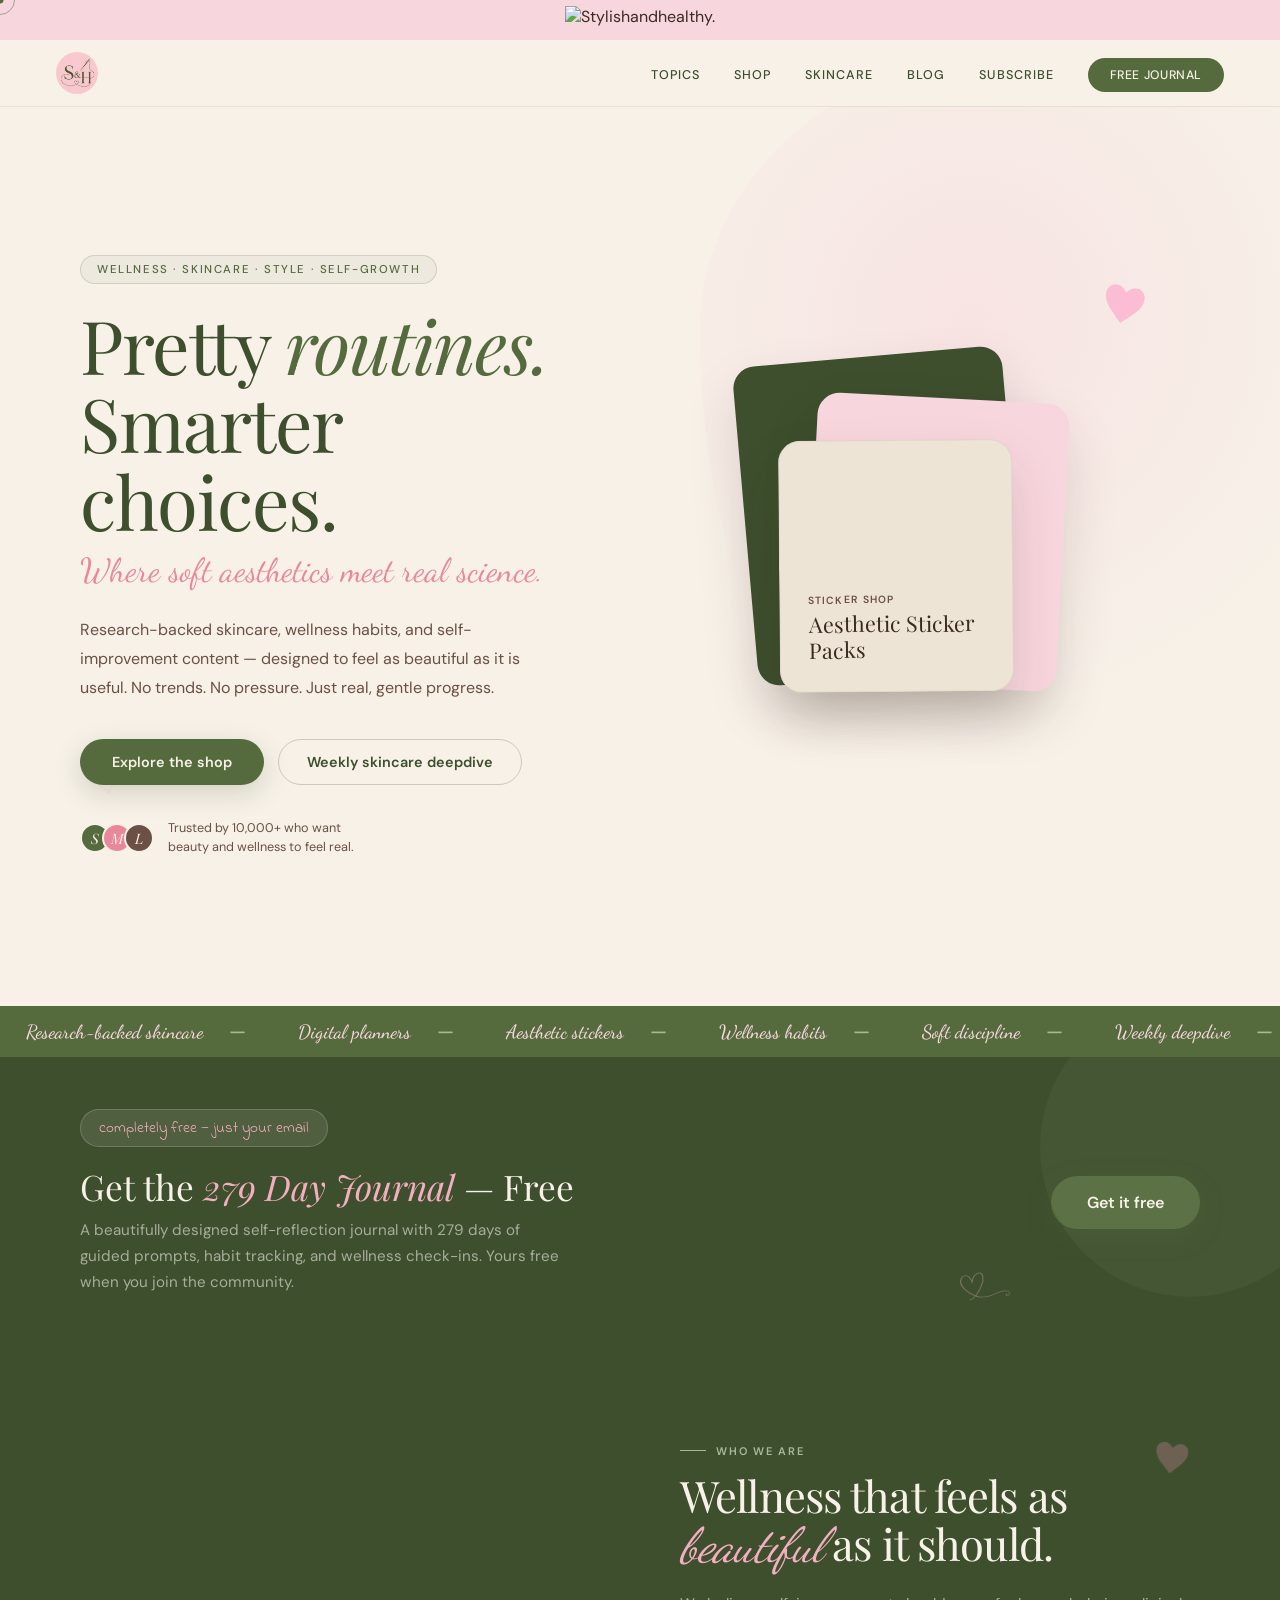
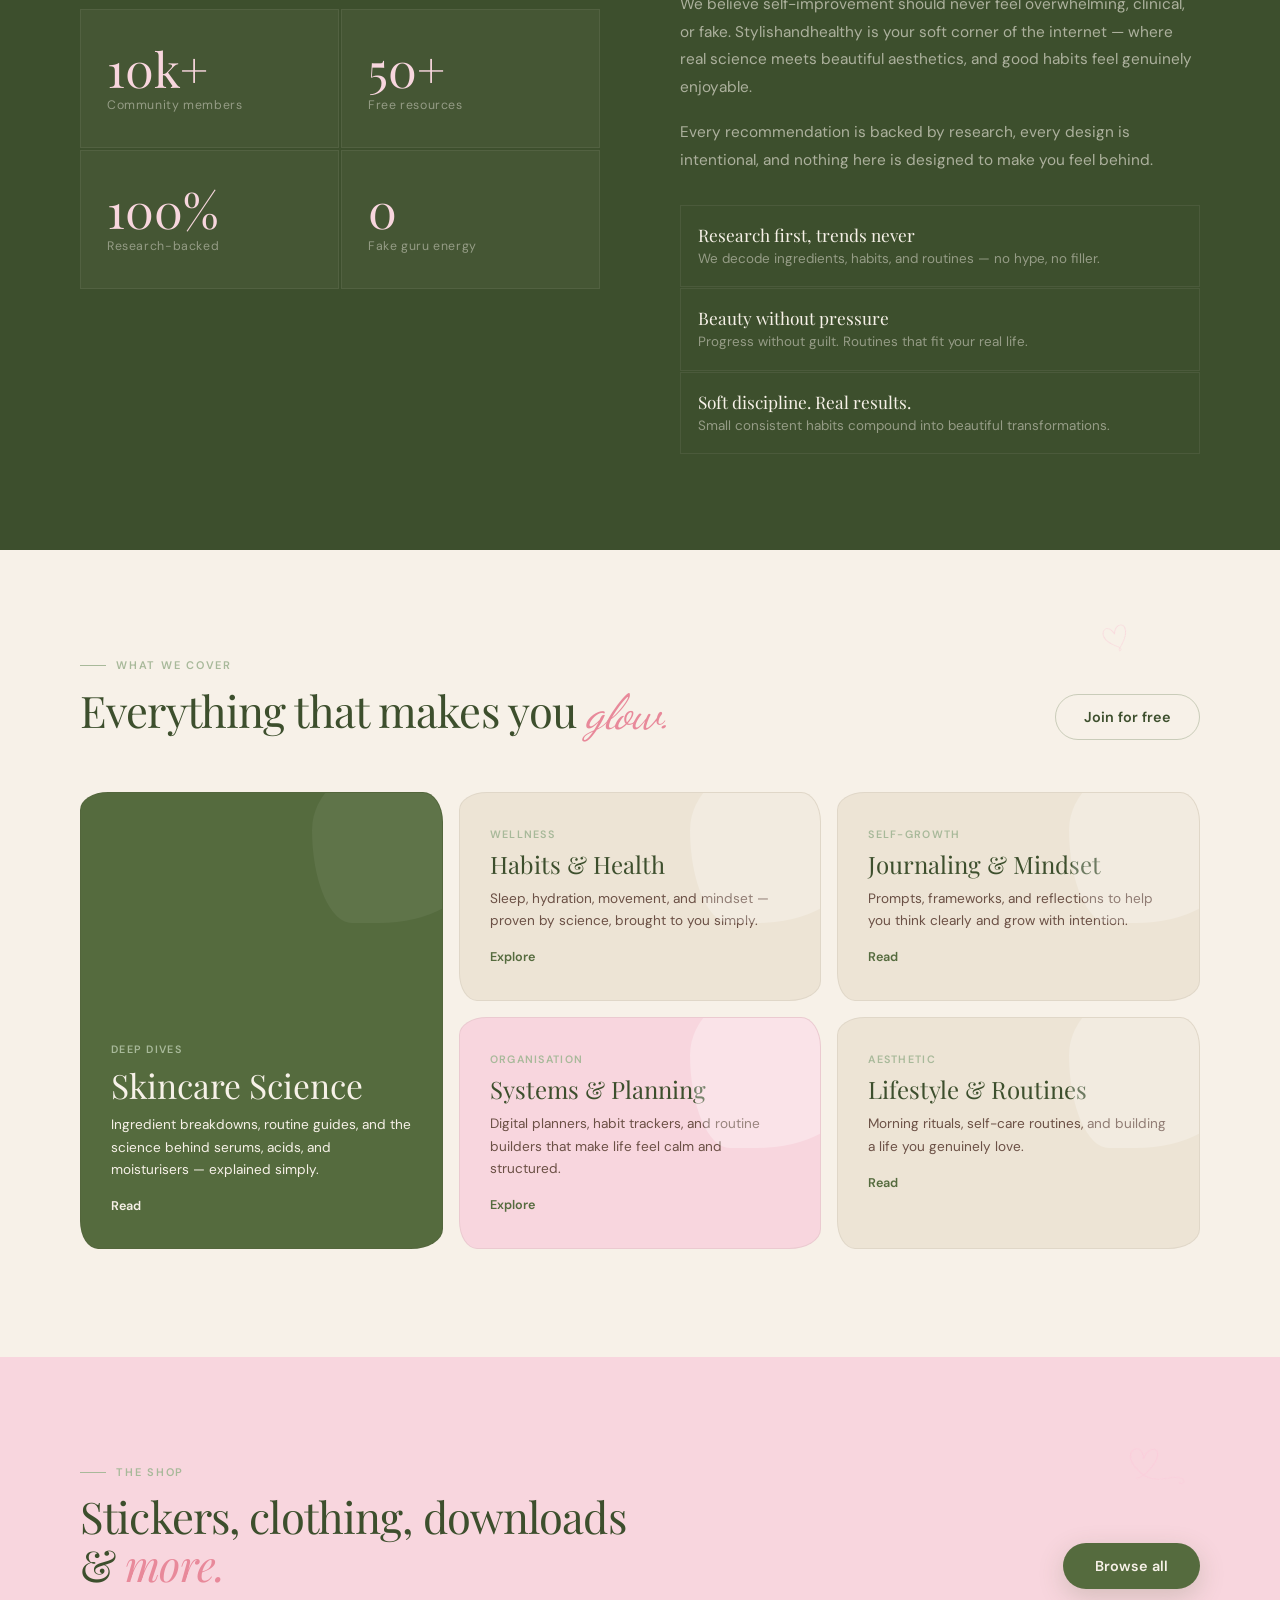
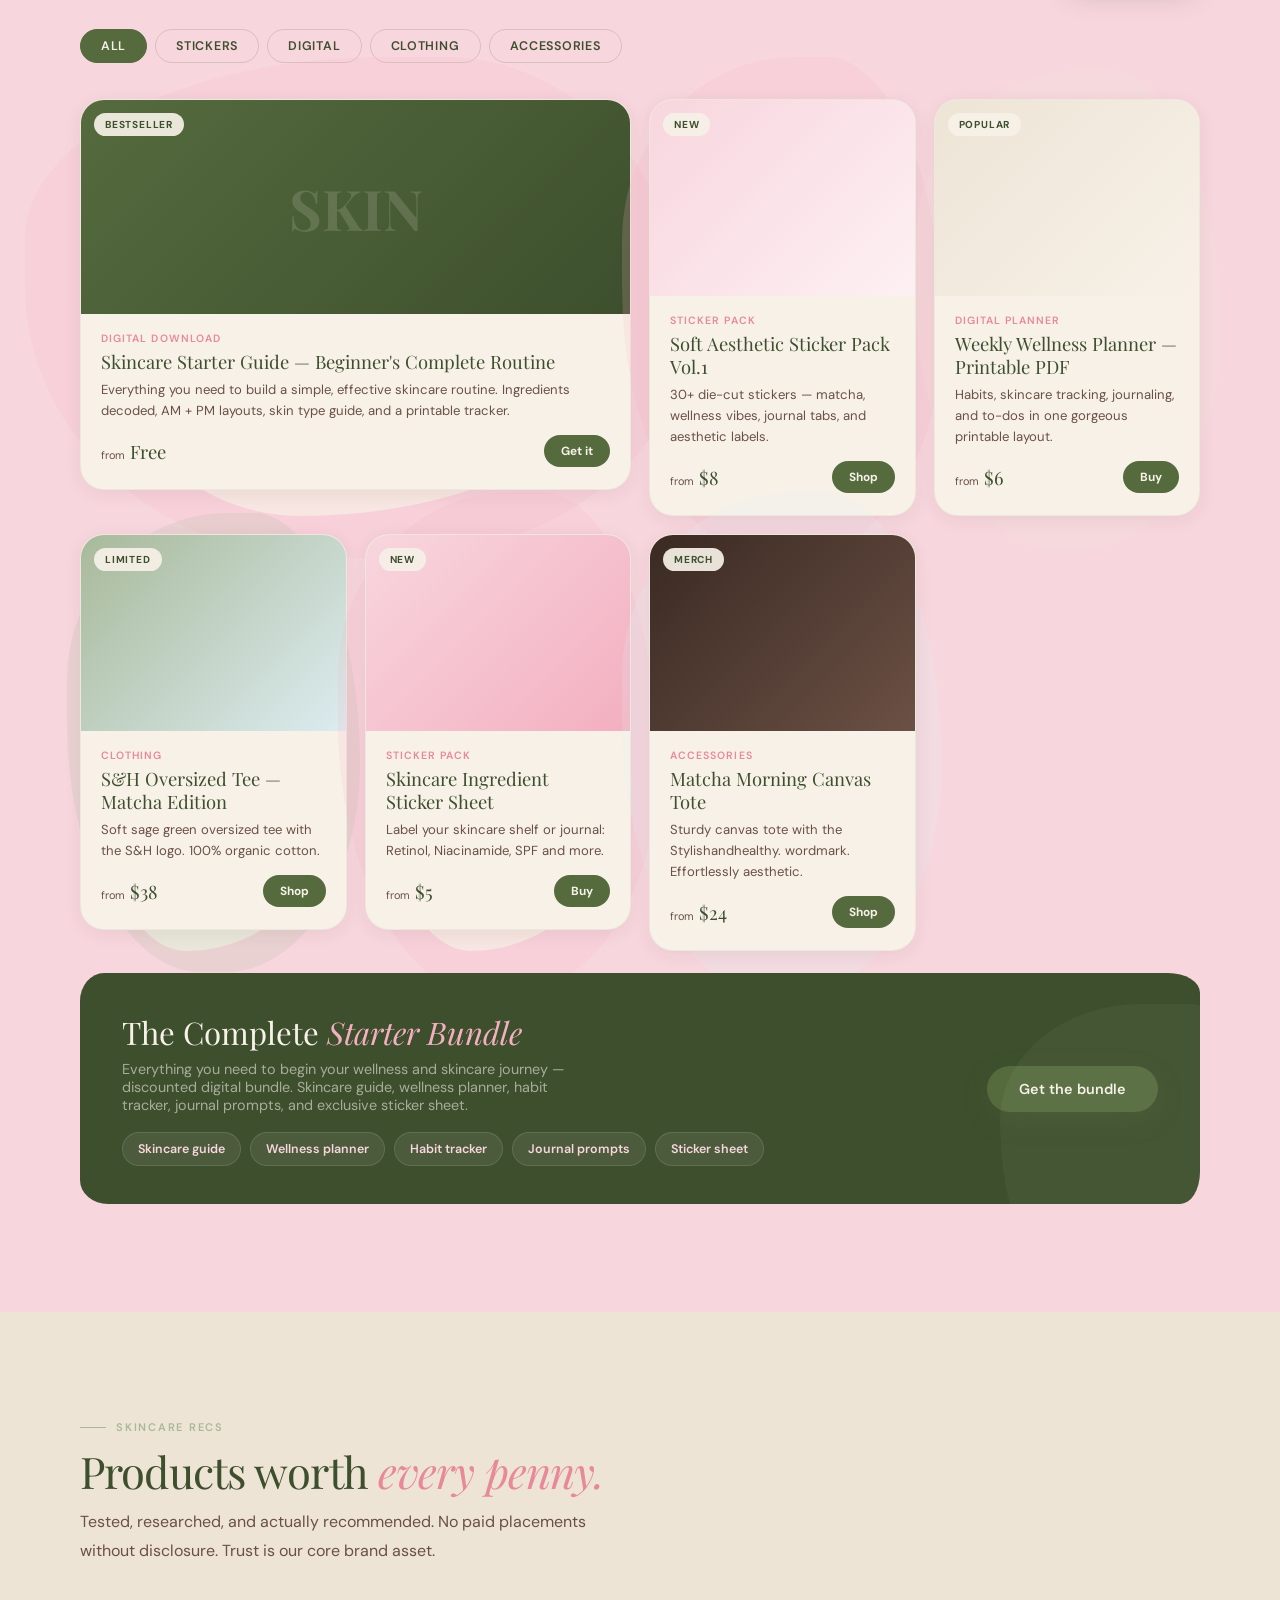
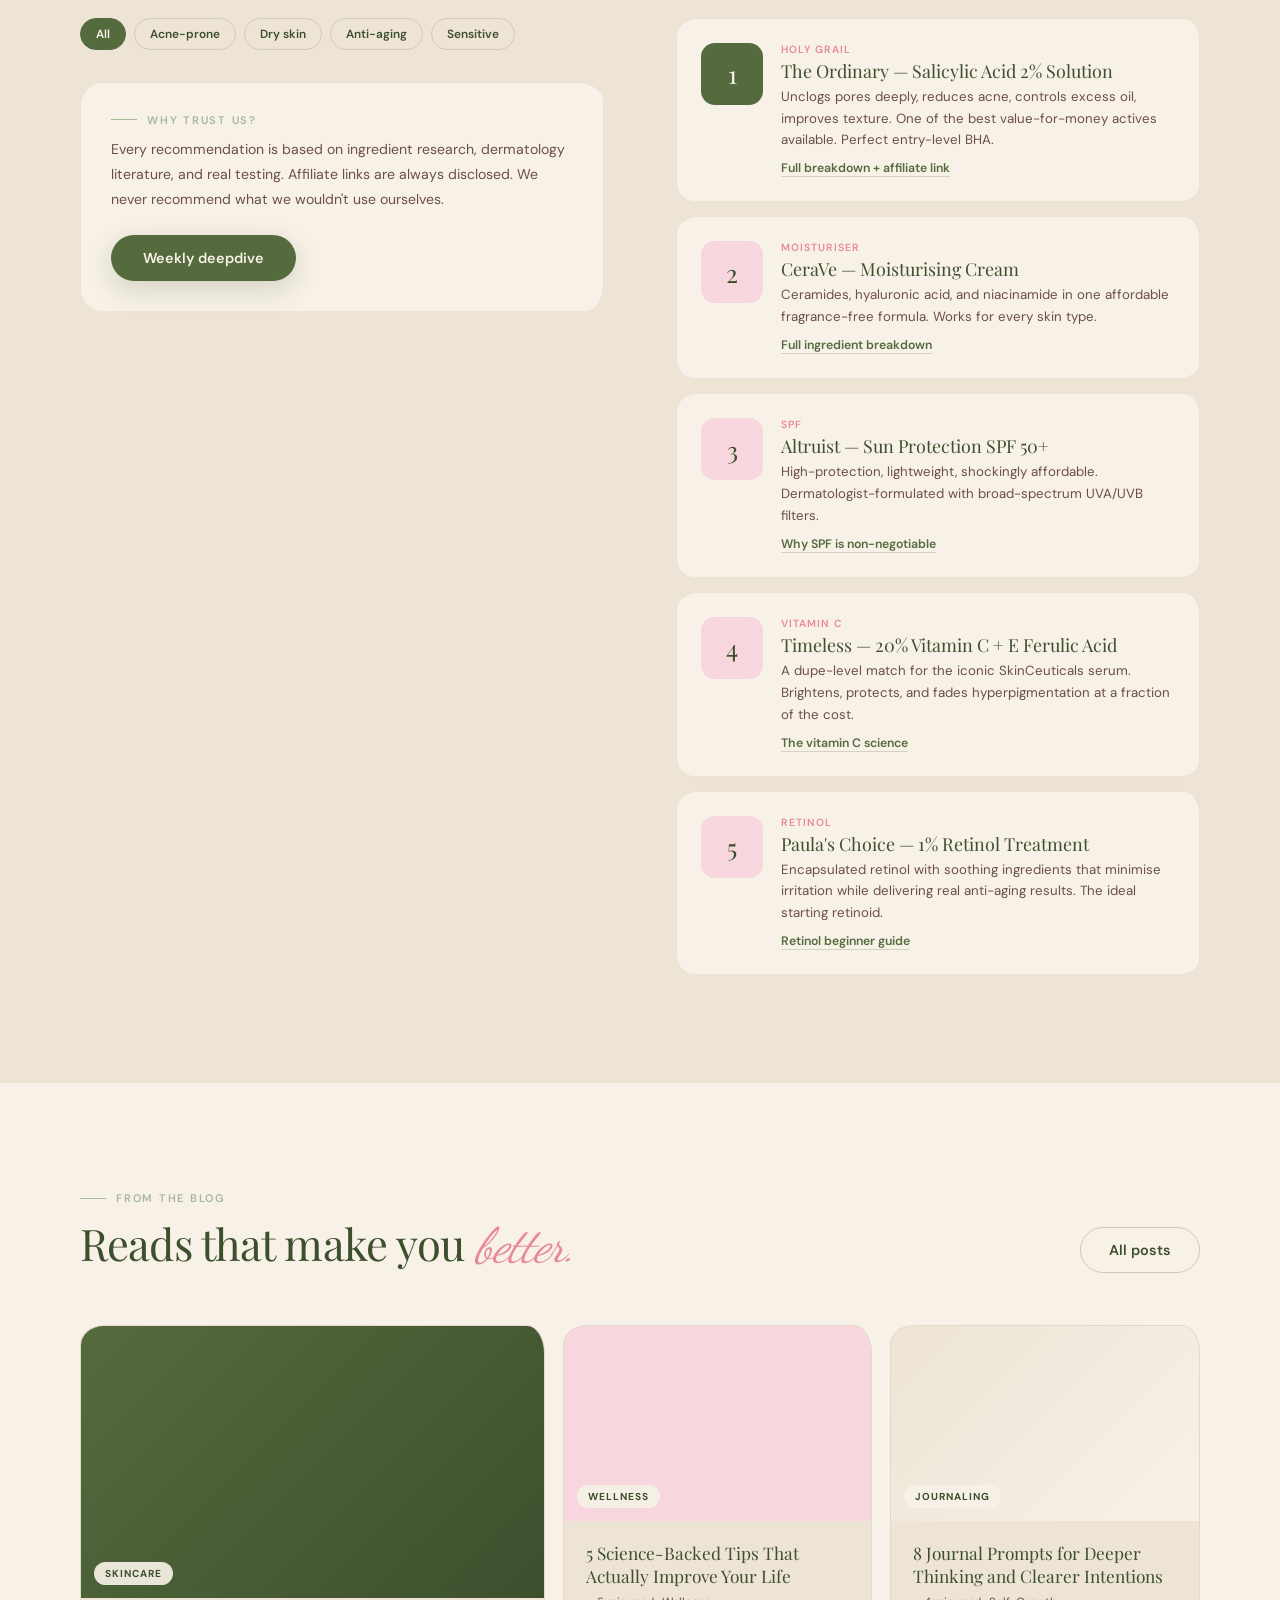
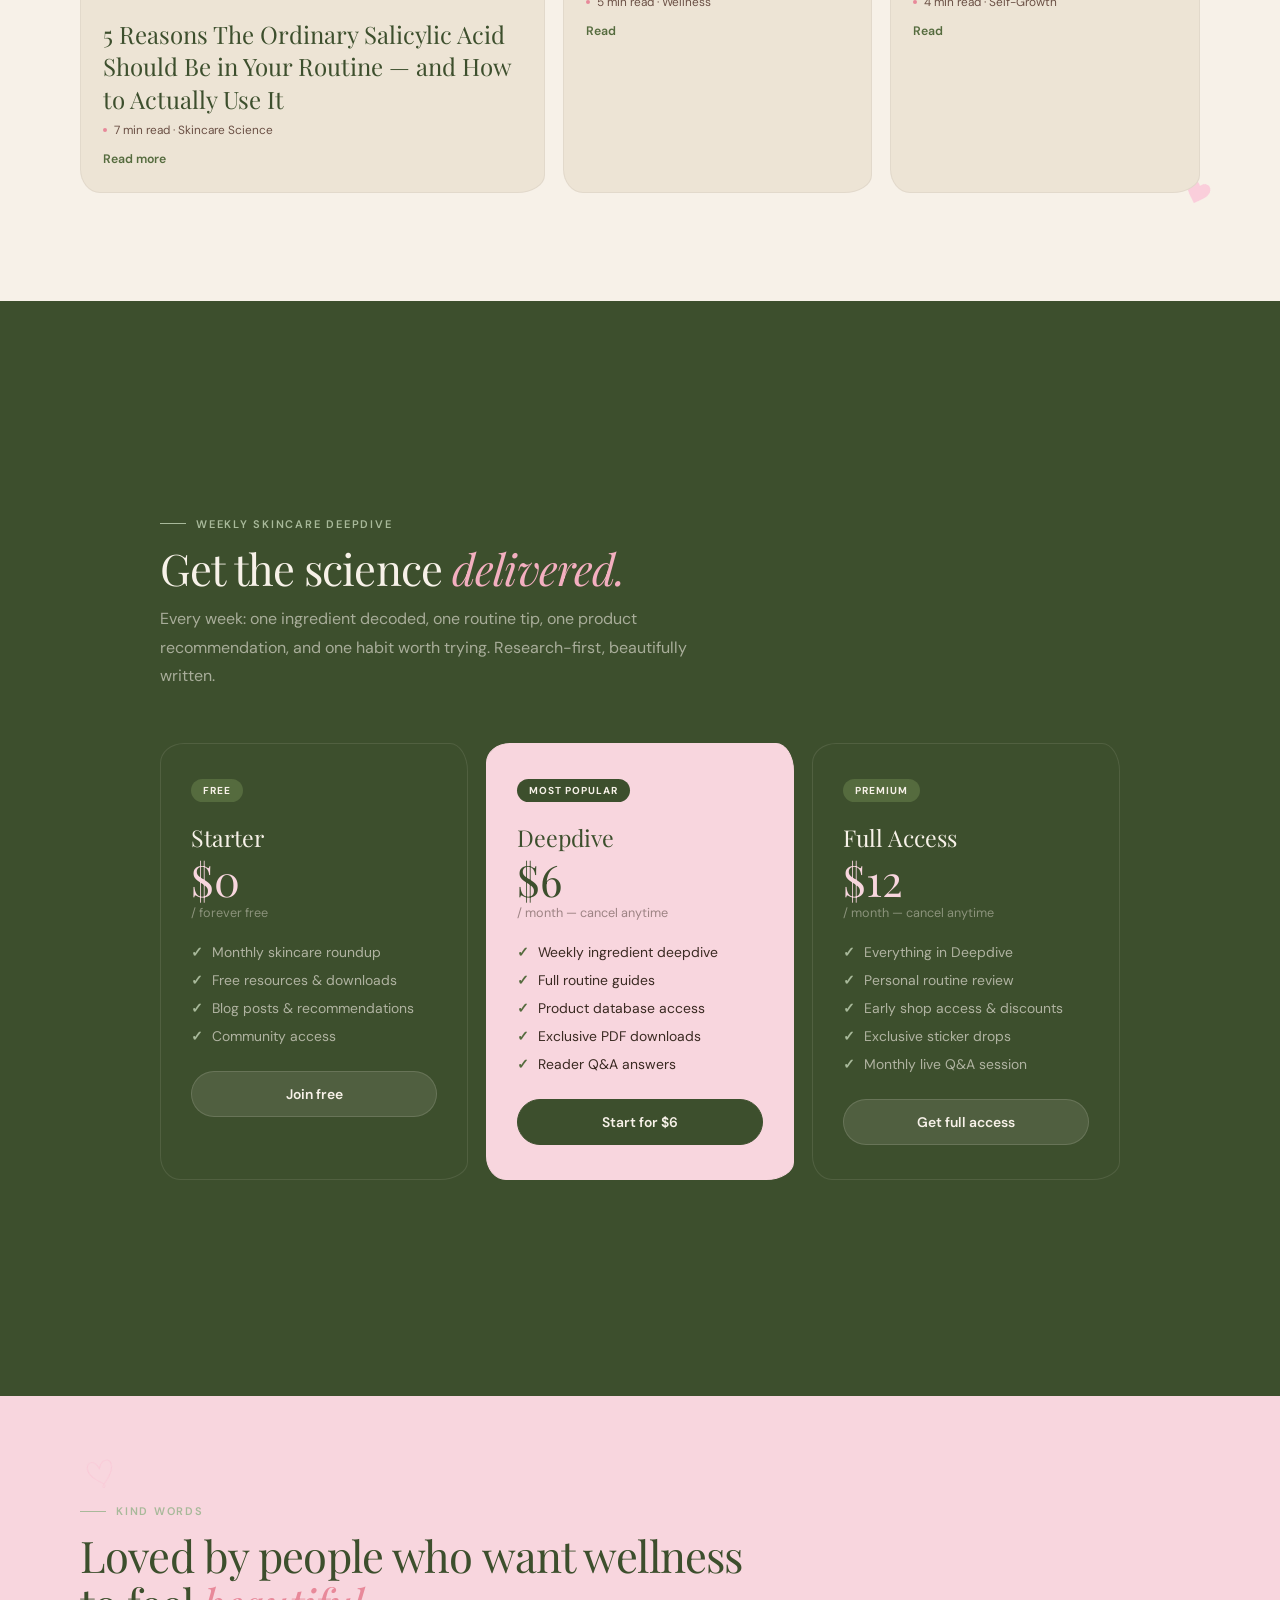
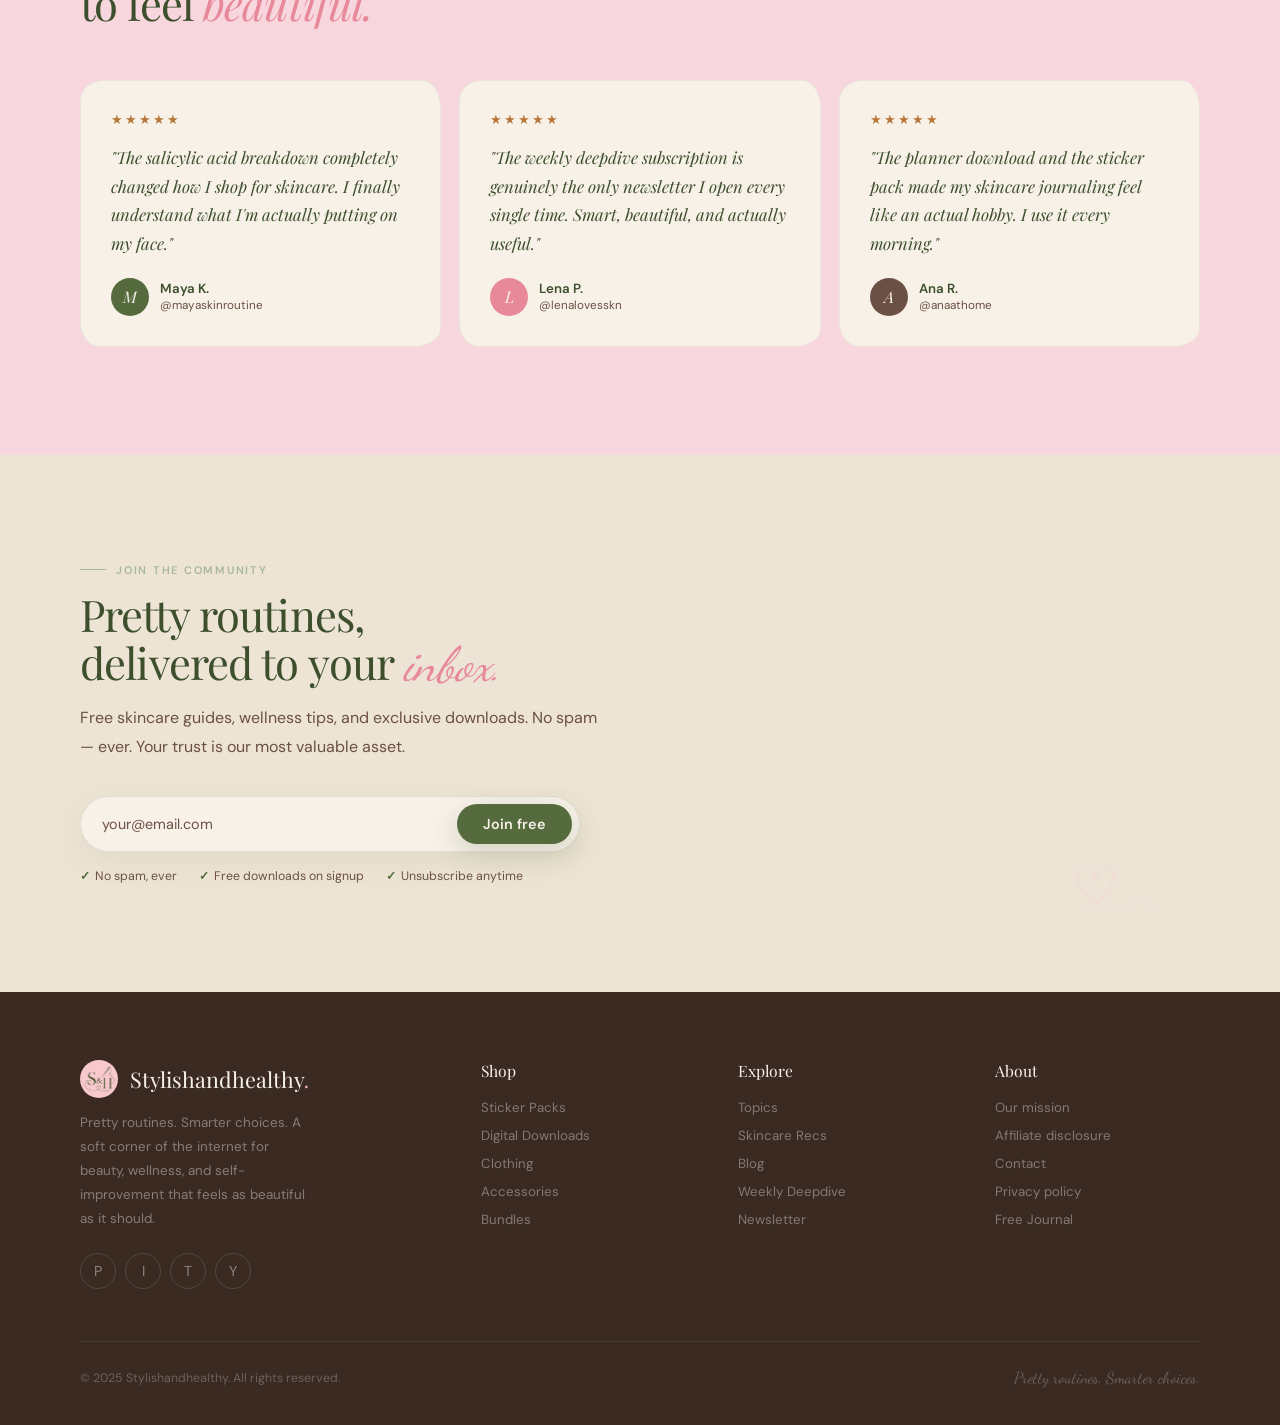
==== commit a93b50cd: "Update index.html" ====
--- a/index.html
+++ b/index.html
@@ -5,9 +5,10 @@
   <meta name="viewport" content="width=device-width, initial-scale=1.0" />
   <title>Stylishandhealthy. — Pretty Routines. Smarter Choices.</title>
   <meta name="description" content="Research-backed skincare, wellness, and self-improvement that feels as beautiful as it should." />
+  <link rel="icon" type="image/png" href="logo_main.png" />
   <link rel="preconnect" href="https://fonts.googleapis.com" />
   <link rel="preconnect" href="https://fonts.gstatic.com" crossorigin />
-  <link href="https://fonts.googleapis.com/css2?family=Cormorant+Garamond:ital,wght@0,300;0,400;0,500;0,600;1,300;1,400;1,500&family=Baloo+2:wght@400;500;600;700;800&family=DM+Sans:ital,wght@0,300;0,400;0,500;1,300&display=swap" rel="stylesheet" />
+  <link href="https://fonts.googleapis.com/css2?family=Playfair+Display:ital,wght@0,400;0,500;0,600;0,700;1,400;1,500&family=DM+Serif+Display:ital@0;1&family=Indie+Flower&family=Dancing+Script:wght@400;500;600;700&family=Coiny&family=DynaPuff:wght@400;500;600&family=DM+Sans:ital,wght@0,300;0,400;0,500;1,300&display=swap" rel="stylesheet" />
   <style>
     :root {
       --pink:       #F8D6DE;
@@ -21,8 +22,12 @@
       --brown:      #3A2A22;
       --brown-lt:   #6B5045;
       --ice:        #DCECF0;
-      --serif: 'Cormorant Garamond', Georgia, serif;
-      --sans:  'Baloo 2', sans-serif;
+      --display: 'Playfair Display', Georgia, serif;
+      --display2: 'DM Serif Display', Georgia, serif;
+      --hand: 'Dancing Script', cursive;
+      --hand2: 'Indie Flower', cursive;
+      --bubble: 'DynaPuff', cursive;
+      --coiny: 'Coiny', cursive;
       --body:  'DM Sans', sans-serif;
       --ease:  cubic-bezier(0.22,1,0.36,1);
       --easeb: cubic-bezier(0.34,1.56,0.64,1);
@@ -40,28 +45,60 @@
     body.ch #cring{width:50px;height:50px;border-color:var(--pink-deep);opacity:.9}
     body.ch #cdot{background:var(--pink-deep);transform:translate(-50%,-50%) scale(1.8)}
 
+    /* WORDMARK BAR */
+    .wordmark-bar {
+      background: var(--pink);
+      text-align: center;
+      padding: 6px 0;
+      position: relative;
+      z-index: 201;
+    }
+    .wordmark-bar img {
+      height: 28px;
+      width: auto;
+      display: inline-block;
+      vertical-align: middle;
+      filter: none;
+    }
+
     /* NAV */
-    nav{position:fixed;top:0;left:0;right:0;z-index:200;display:flex;align-items:center;justify-content:space-between;padding:0 56px;height:66px;transition:background .4s var(--ease),box-shadow .4s}
-    nav.solid{background:rgba(247,241,232,.94);backdrop-filter:blur(16px);box-shadow:0 1px 0 rgba(85,107,62,.1)}
-    .nav-logo{font-family:var(--serif);font-size:1.45rem;font-weight:500;color:var(--green-dk);letter-spacing:-.02em}
-    .nav-logo b{font-weight:600;color:var(--green)}
-    .nav-logo span{color:var(--pink-deep)}
+    nav{position:sticky;top:0;left:0;right:0;z-index:200;display:flex;align-items:center;justify-content:space-between;padding:0 56px;height:66px;transition:background .4s var(--ease),box-shadow .4s;background:rgba(247,241,232,.96);backdrop-filter:blur(16px);box-shadow:0 1px 0 rgba(85,107,62,.1)}
+    .nav-logo{display:flex;align-items:center;gap:10px}
+    .nav-logo img{width:42px;height:42px;border-radius:50%;object-fit:cover;display:block}
     nav ul{list-style:none;display:flex;gap:34px;align-items:center}
     nav ul li a{font-family:var(--body);font-size:.79rem;font-weight:500;letter-spacing:.08em;text-transform:uppercase;color:var(--green-dk);transition:color .2s}
     nav ul li a:hover{color:var(--green)}
     .npill{background:var(--green);color:var(--cream)!important;padding:9px 22px;border-radius:100px;font-size:.77rem!important;letter-spacing:.05em!important;transition:background .2s,transform .15s var(--easeb)!important}
     .npill:hover{background:var(--green-dk)!important;transform:scale(1.04)!important}
 
+    /* DOODLE ELEMENTS */
+    .doodle{position:absolute;pointer-events:none;opacity:.55;user-select:none}
+    .doodle img{width:100%;height:100%;object-fit:contain}
+
+    /* BLOB shapes */
+    .blob-shape {
+      position: absolute;
+      pointer-events: none;
+      border-radius: 60% 40% 70% 30% / 50% 60% 40% 70%;
+      opacity: .12;
+      animation: blobmorph 18s ease-in-out infinite;
+    }
+    @keyframes blobmorph {
+      0%,100%{border-radius:60% 40% 70% 30% / 50% 60% 40% 70%}
+      33%{border-radius:40% 60% 30% 70% / 60% 40% 70% 30%}
+      66%{border-radius:70% 30% 50% 50% / 30% 70% 50% 60%}
+    }
+
     /* HERO */
-    #hero{min-height:100vh;display:grid;grid-template-columns:1fr 1fr;align-items:center;padding-top:66px;background:var(--cream);position:relative;overflow:hidden}
+    #hero{min-height:100vh;display:grid;grid-template-columns:1fr 1fr;align-items:center;background:var(--cream);position:relative;overflow:hidden}
     #hero::before{content:'';position:absolute;inset:0;background-image:radial-gradient(rgba(85,107,62,.065) .55px,transparent .55px);background-size:22px 22px;pointer-events:none}
-    .hero-shape{position:absolute;right:-100px;top:-60px;width:680px;height:680px;border-radius:50%;background:radial-gradient(circle at 40% 40%,var(--pink) 0%,var(--cream) 68%);opacity:.5;animation:hshape 14s ease-in-out infinite}
-    @keyframes hshape{0%,100%{transform:scale(1) translateY(0)}50%{transform:scale(1.06) translateY(-18px)}}
+    .hero-shape{position:absolute;right:-100px;top:-60px;width:680px;height:680px;border-radius:60% 40% 70% 30% / 50% 60% 40% 70%;background:radial-gradient(circle at 40% 40%,var(--pink) 0%,var(--cream) 68%);opacity:.5;animation:hshape 14s ease-in-out infinite}
+    @keyframes hshape{0%,100%{transform:scale(1) translateY(0);border-radius:60% 40% 70% 30% / 50% 60% 40% 70%}50%{transform:scale(1.06) translateY(-18px);border-radius:40% 60% 30% 70% / 60% 40% 70% 30%}}
     .hero-left{padding:100px 68px 100px 80px;position:relative;z-index:2}
     .eyebrow{font-family:var(--body);font-size:.71rem;font-weight:500;letter-spacing:.14em;text-transform:uppercase;color:var(--green);display:inline-block;margin-bottom:22px;padding:6px 16px;border:1px solid rgba(85,107,62,.2);border-radius:100px;background:rgba(85,107,62,.05)}
-    .h1{font-family:var(--serif);font-size:clamp(3.2rem,5.8vw,5.8rem);font-weight:400;line-height:1.05;letter-spacing:-.03em;color:var(--green-dk);margin-bottom:10px}
+    .h1{font-family:var(--display);font-size:clamp(3.2rem,5.8vw,5.8rem);font-weight:400;line-height:1.05;letter-spacing:-.02em;color:var(--green-dk);margin-bottom:10px}
     .h1 em{font-style:italic;color:var(--green)}
-    .h1-sub{font-family:var(--serif);font-size:clamp(1.4rem,2.4vw,2rem);font-weight:300;font-style:italic;color:var(--pink-deep);margin-bottom:26px;display:block}
+    .h1-sub{font-family:var(--hand);font-size:clamp(1.6rem,2.6vw,2.2rem);color:var(--pink-deep);margin-bottom:26px;display:block}
     .hero-p{font-size:1rem;line-height:1.8;color:var(--brown-lt);max-width:470px;margin-bottom:36px}
     .hero-actions{display:flex;gap:14px;flex-wrap:wrap}
     .btn{display:inline-flex;align-items:center;gap:8px;font-family:var(--body);font-size:.9rem;font-weight:600;border-radius:100px;transition:background .2s,transform .18s var(--easeb),box-shadow .2s,border-color .2s;cursor:none;border:0}
@@ -71,7 +108,7 @@
     .btn-o:hover{border-color:var(--green);background:rgba(85,107,62,.05);transform:translateY(-2px)}
     .hero-proof{display:flex;align-items:center;gap:14px;margin-top:34px}
     .pavs{display:flex}
-    .pav{width:30px;height:30px;border-radius:50%;border:2px solid var(--cream);display:flex;align-items:center;justify-content:center;font-family:var(--serif);font-size:.9rem;font-style:italic;color:var(--cream);margin-left:-8px}
+    .pav{width:30px;height:30px;border-radius:50%;border:2px solid var(--cream);display:flex;align-items:center;justify-content:center;font-family:var(--display);font-size:.9rem;font-style:italic;color:var(--cream);margin-left:-8px}
     .pav:first-child{margin-left:0}
     .pa1{background:var(--green)}.pa2{background:var(--pink-deep)}.pa3{background:var(--brown-lt)}
     .proof-t{font-size:.79rem;color:var(--brown-lt);max-width:210px;line-height:1.5}
@@ -86,33 +123,44 @@
     @keyframes hcf3{0%,100%{transform:rotate(-.5deg) translateY(0)}50%{transform:rotate(-.5deg) translateY(-17px)}}
     .hc-tag{font-family:var(--body);font-size:.65rem;font-weight:600;letter-spacing:.1em;text-transform:uppercase;margin-bottom:5px}
     .hc1 .hc-tag{color:rgba(247,241,232,.4)}.hc2 .hc-tag{color:rgba(85,107,62,.6)}.hc3 .hc-tag{color:var(--brown-lt)}
-    .hc-name{font-family:var(--serif);font-size:1.35rem;font-weight:400;line-height:1.2}
+    .hc-name{font-family:var(--display);font-size:1.35rem;font-weight:400;line-height:1.2}
     .hc1 .hc-name{color:var(--cream)}.hc2 .hc-name{color:var(--green-dk)}.hc3 .hc-name{color:var(--brown)}
+
+    /* JOURNAL PROMO STRIP */
+    .journal-strip{background:var(--green-dk);padding:52px 80px;display:flex;align-items:center;justify-content:space-between;gap:40px;position:relative;overflow:hidden}
+    .journal-strip::before{content:'';position:absolute;right:-60px;top:-60px;width:300px;height:300px;border-radius:50%;background:rgba(247,241,232,.04)}
+    .js-left h3{font-family:var(--display);font-size:2.2rem;font-weight:400;color:var(--cream);margin-bottom:8px}
+    .js-left h3 em{font-style:italic;color:var(--pink-mid)}
+    .js-left p{font-size:.95rem;color:rgba(247,241,232,.58);max-width:480px;line-height:1.7}
+    .js-badge{display:inline-flex;align-items:center;gap:8px;background:rgba(247,241,232,.1);border:1px solid rgba(247,241,232,.2);border-radius:100px;padding:7px 18px;margin-bottom:16px}
+    .js-badge span{font-family:var(--hand2);font-size:.95rem;color:var(--pink-mid)}
+    .js-right{flex-shrink:0}
 
     /* TICKER */
     .ticker{background:var(--green);padding:13px 0;overflow:hidden;white-space:nowrap}
     .ticker-t{display:inline-flex;animation:tick 30s linear infinite}
-    .ti{font-family:var(--serif);font-style:italic;font-size:1.08rem;font-weight:300;color:var(--pink);padding:0 26px;display:inline-flex;align-items:center;gap:26px}
-    .ti::after{content:'—';color:var(--green-lt);font-style:normal}
+    .ti{font-family:var(--hand);font-size:1.2rem;font-weight:500;color:var(--pink);padding:0 26px;display:inline-flex;align-items:center;gap:26px}
+    .ti::after{content:'—';color:var(--green-lt);font-style:normal;font-family:var(--body)}
     @keyframes tick{0%{transform:translateX(0)}100%{transform:translateX(-50%)}}
 
     /* SECTIONS */
     .sec{padding:108px 80px}
     .sl{font-family:var(--body);font-size:.69rem;font-weight:600;letter-spacing:.16em;text-transform:uppercase;color:var(--green-lt);margin-bottom:14px;display:flex;align-items:center;gap:10px}
     .sl::before{content:'';width:26px;height:1px;background:var(--green-lt);flex-shrink:0}
-    .sh{font-family:var(--serif);font-size:clamp(1.9rem,3.4vw,3.2rem);font-weight:400;line-height:1.1;letter-spacing:-.03em;color:var(--green-dk)}
+    .sh{font-family:var(--display);font-size:clamp(1.9rem,3.4vw,3.2rem);font-weight:400;line-height:1.1;letter-spacing:-.02em;color:var(--green-dk)}
     .sh em{font-style:italic;color:var(--pink-deep)}
+    .sh.hand-accent em{font-family:var(--hand);font-size:clamp(2.2rem,3.8vw,3.6rem)}
     .sp{font-size:1rem;line-height:1.8;color:var(--brown-lt);max-width:530px}
     .rv{opacity:0;transform:translateY(24px);transition:opacity .7s var(--ease),transform .7s var(--ease)}
     .rv.in{opacity:1;transform:translateY(0)}
     .rv.d1{transition-delay:.08s}.rv.d2{transition-delay:.16s}.rv.d3{transition-delay:.24s}.rv.d4{transition-delay:.32s}
 
     /* ABOUT — dark */
-    #about{background:var(--green-dk);padding:96px 80px;display:grid;grid-template-columns:1fr 1fr;gap:80px;align-items:center}
+    #about{background:var(--green-dk);padding:96px 80px;display:grid;grid-template-columns:1fr 1fr;gap:80px;align-items:center;position:relative;overflow:hidden}
     .ast-grid{display:grid;grid-template-columns:1fr 1fr;gap:2px}
     .ast{background:rgba(247,241,232,.04);border:1px solid rgba(247,241,232,.07);padding:34px 26px;transition:background .2s}
     .ast:hover{background:rgba(247,241,232,.07)}
-    .ast-n{font-family:var(--serif);font-size:3rem;font-weight:300;color:var(--pink);line-height:1;margin-bottom:5px}
+    .ast-n{font-family:var(--display);font-size:3rem;font-weight:300;color:var(--pink);line-height:1;margin-bottom:5px}
     .ast-l{font-size:.77rem;color:rgba(247,241,232,.45);letter-spacing:.05em}
     .about-copy .sl{color:var(--green-lt)}.about-copy .sl::before{background:var(--green-lt)}
     .about-copy .sh{color:var(--cream)}.about-copy .sh em{color:var(--pink-mid)}
@@ -121,14 +169,14 @@
     .ap{display:flex;align-items:flex-start;gap:16px;padding:17px;border:1px solid rgba(247,241,232,.07);transition:background .2s}
     .ap:hover{background:rgba(247,241,232,.05)}
     .ap-ic{font-size:1.25rem;flex-shrink:0;margin-top:2px}
-    .ap-t{font-family:var(--serif);font-size:1.08rem;font-weight:400;color:var(--cream);margin-bottom:2px}
+    .ap-t{font-family:var(--display);font-size:1.08rem;font-weight:400;color:var(--cream);margin-bottom:2px}
     .ap-s{font-size:.84rem;color:rgba(247,241,232,.48);line-height:1.6}
 
     /* CATEGORIES */
-    #categories{background:var(--cream)}
+    #categories{background:var(--cream);position:relative;overflow:hidden}
     .cats-hdr{display:flex;justify-content:space-between;align-items:flex-end;margin-bottom:52px;gap:24px;flex-wrap:wrap}
     .cats-grid{display:grid;grid-template-columns:repeat(3,1fr);grid-template-rows:auto auto;gap:16px}
-    .cat{background:var(--cream-warm);border-radius:20px;padding:34px 30px;transition:transform .25s var(--ease),box-shadow .25s;border:1px solid rgba(58,42,34,.07);cursor:none}
+    .cat{background:var(--cream-warm);border-radius:28px 20px 32px 18px / 18px 30px 20px 28px;padding:34px 30px;transition:transform .25s var(--ease),box-shadow .25s;border:1px solid rgba(58,42,34,.07);cursor:none;position:relative;overflow:hidden}
     .cat:hover{transform:translateY(-5px);box-shadow:0 18px 44px rgba(85,107,62,.1)}
     .cat.tall{grid-row:span 2;display:flex;flex-direction:column;justify-content:flex-end;min-height:340px}
     .cat.dark{background:var(--green)}
@@ -136,71 +184,86 @@
     .cat.dark .cat-label{color:var(--green-lt)}
     .cat.pink-bg{background:var(--pink)}
     .cat-label{font-family:var(--body);font-size:.67rem;font-weight:600;letter-spacing:.12em;text-transform:uppercase;color:var(--green-lt);margin-bottom:9px;display:block}
-    .cat-title{font-family:var(--serif);font-size:1.5rem;font-weight:400;color:var(--green-dk);margin-bottom:9px;line-height:1.2}
+    .cat-title{font-family:var(--display);font-size:1.5rem;font-weight:400;color:var(--green-dk);margin-bottom:9px;line-height:1.2}
     .cat.tall .cat-title{font-size:2.1rem}
     .cat-desc{font-size:.85rem;color:var(--brown-lt);line-height:1.65}
     .cat-arr{display:inline-flex;align-items:center;gap:6px;font-family:var(--body);font-size:.79rem;font-weight:600;color:var(--green);margin-top:16px;transition:gap .18s var(--easeb)}
     .cat:hover .cat-arr{gap:11px}
+    /* Blob background on cat cards */
+    .cat::before{content:'';position:absolute;width:160px;height:160px;background:rgba(255,255,255,.25);border-radius:60% 40% 70% 30% / 50% 60% 40% 70%;top:-30px;right:-30px;pointer-events:none;animation:blobmorph 14s ease-in-out infinite}
+    .cat.dark::before{background:rgba(255,255,255,.06)}
+    .cat.pink-bg::before{background:rgba(255,255,255,.3)}
 
     /* SHOP */
-    #shop{background:var(--pink)}
+    #shop{background:var(--pink);position:relative;overflow:hidden}
     .shop-hdr{display:flex;justify-content:space-between;align-items:flex-end;margin-bottom:40px;gap:24px;flex-wrap:wrap}
     .shop-tabs{display:flex;gap:8px;margin-bottom:36px;flex-wrap:wrap}
     .tab{font-family:var(--body);font-size:.78rem;font-weight:600;letter-spacing:.06em;text-transform:uppercase;padding:8px 20px;border-radius:100px;border:1.5px solid rgba(85,107,62,.2);color:var(--green-dk);background:transparent;cursor:none;transition:background .2s,border-color .2s,color .2s}
     .tab.on,.tab:hover{background:var(--green);border-color:var(--green);color:var(--cream)}
     .shop-grid{display:grid;grid-template-columns:repeat(4,1fr);gap:18px}
-    .sc{background:var(--cream);border-radius:20px;overflow:hidden;transition:transform .25s var(--ease),box-shadow .25s;cursor:none;border:1px solid rgba(58,42,34,.05)}
+    /* BLOB shop cards */
+    .sc{background:var(--cream);border-radius:56% 44% 60% 40% / 40% 56% 44% 60%;overflow:visible;transition:transform .25s var(--ease),box-shadow .25s;cursor:none;position:relative}
     .sc:hover{transform:translateY(-6px);box-shadow:0 20px 48px rgba(85,107,62,.13)}
     .sc.wide{grid-column:span 2}
+    .sc-inner{background:var(--cream);border-radius:24px;overflow:hidden;border:1px solid rgba(58,42,34,.05);box-shadow:0 4px 18px rgba(58,42,34,.07)}
     .sc-thumb{height:196px;display:flex;align-items:center;justify-content:center;font-size:3.4rem;position:relative;overflow:hidden}
     .sc.wide .sc-thumb{height:214px}
+    .sc-thumb-img{width:100%;height:100%;object-fit:cover}
     .sc-badge{position:absolute;top:13px;left:13px;background:rgba(247,241,232,.92);color:var(--green-dk);font-family:var(--body);font-size:.63rem;font-weight:700;letter-spacing:.08em;text-transform:uppercase;padding:5px 11px;border-radius:100px}
     .sc-body{padding:18px 20px 22px}
     .sc-cat{font-family:var(--body);font-size:.66rem;font-weight:600;letter-spacing:.1em;text-transform:uppercase;color:var(--pink-deep);margin-bottom:5px;display:block}
-    .sc-name{font-family:var(--serif);font-size:1.15rem;font-weight:400;color:var(--green-dk);margin-bottom:6px;line-height:1.25}
+    .sc-name{font-family:var(--display);font-size:1.15rem;font-weight:400;color:var(--green-dk);margin-bottom:6px;line-height:1.25}
     .sc-desc{font-size:.82rem;color:var(--brown-lt);line-height:1.6;margin-bottom:14px}
     .sc-foot{display:flex;align-items:center;justify-content:space-between}
-    .sc-price{font-family:var(--serif);font-size:1.15rem;color:var(--green-dk)}
+    .sc-price{font-family:var(--display);font-size:1.15rem;color:var(--green-dk)}
     .sc-price small{font-family:var(--body);font-size:.68rem;color:var(--brown-lt)}
     .sc-btn{background:var(--green);color:var(--cream);font-family:var(--body);font-size:.74rem;font-weight:700;padding:8px 17px;border-radius:100px;border:0;cursor:none;transition:background .2s,transform .15s var(--easeb)}
     .sc-btn:hover{background:var(--green-dk);transform:scale(1.06)}
-    .shop-feat{margin-top:22px;background:var(--green-dk);border-radius:20px;padding:38px 42px;display:grid;grid-template-columns:1fr auto;gap:36px;align-items:center}
-    .shop-feat h3{font-family:var(--serif);font-size:1.95rem;font-weight:400;color:var(--cream);margin-bottom:7px}
+    /* blob bg behind each product */
+    .sc-blob{position:absolute;z-index:0;pointer-events:none;border-radius:60% 40% 50% 50% / 40% 60% 50% 60%;opacity:.18;animation:blobmorph 12s ease-in-out infinite}
+    .sc-blob-1{width:120%;height:120%;top:-10%;left:-10%;background:var(--pink-mid);animation-delay:-3s}
+    .sc-blob-2{width:110%;height:110%;top:-5%;left:-5%;background:var(--green-lt);animation-delay:-6s}
+    .sc-blob-3{width:115%;height:115%;top:-7%;left:-7%;background:var(--cream-warm);animation-delay:-2s}
+    .sc-blob-4{width:120%;height:120%;top:-10%;left:-10%;background:var(--ice);animation-delay:-9s}
+
+    .shop-feat{margin-top:22px;background:var(--green-dk);border-radius:24px 32px 20px 28px / 28px 20px 32px 24px;padding:38px 42px;display:grid;grid-template-columns:1fr auto;gap:36px;align-items:center;position:relative;overflow:hidden}
+    .shop-feat::before{content:'';position:absolute;right:-80px;bottom:-80px;width:280px;height:280px;border-radius:60% 40% 70% 30% / 50% 60% 40% 70%;background:rgba(247,241,232,.04);animation:blobmorph 16s ease-in-out infinite}
+    .shop-feat h3{font-family:var(--display);font-size:1.95rem;font-weight:400;color:var(--cream);margin-bottom:7px}
     .shop-feat h3 em{font-style:italic;color:var(--pink-mid)}
     .shop-feat p{font-size:.9rem;color:rgba(247,241,232,.58);max-width:460px}
     .chips{display:flex;gap:9px;margin-top:18px;flex-wrap:wrap}
     .chip{background:rgba(247,241,232,.08);border:1px solid rgba(247,241,232,.12);color:var(--pink);font-family:var(--body);font-size:.78rem;font-weight:600;padding:8px 15px;border-radius:100px}
 
     /* SKINCARE RECS */
-    #skincare{background:var(--cream-warm)}
+    #skincare{background:var(--cream-warm);position:relative;overflow:hidden}
     .skc-grid{display:grid;grid-template-columns:1fr 1fr;gap:72px;align-items:start;margin-top:52px}
     .skc-sticky{position:sticky;top:96px}
     .ing-tabs{display:flex;gap:8px;flex-wrap:wrap;margin-bottom:32px}
     .itab{font-family:var(--body);font-size:.74rem;font-weight:600;padding:7px 15px;border-radius:100px;border:1.5px solid rgba(85,107,62,.2);color:var(--green-dk);background:transparent;cursor:none;transition:background .2s,border-color .2s,color .2s}
     .itab.on,.itab:hover{background:var(--green);border-color:var(--green);color:var(--cream)}
-    .trust-box{background:var(--cream);border-radius:18px;padding:30px;border:1px solid rgba(58,42,34,.07)}
+    .trust-box{background:var(--cream);border-radius:22px 28px 18px 24px / 24px 18px 28px 22px;padding:30px;border:1px solid rgba(58,42,34,.07)}
     .skc-cards{display:flex;flex-direction:column;gap:14px}
-    .skc{background:var(--cream);border-radius:18px;padding:24px;border:1px solid rgba(58,42,34,.07);display:grid;grid-template-columns:62px 1fr;gap:18px;align-items:start;transition:transform .2s var(--ease),box-shadow .2s;cursor:none}
+    .skc{background:var(--cream);border-radius:22px 16px 20px 18px / 18px 22px 16px 20px;padding:24px;border:1px solid rgba(58,42,34,.07);display:grid;grid-template-columns:62px 1fr;gap:18px;align-items:start;transition:transform .2s var(--ease),box-shadow .2s;cursor:none}
     .skc:hover{transform:translateX(5px);box-shadow:0 10px 30px rgba(85,107,62,.09)}
-    .skc-num{width:62px;height:62px;border-radius:14px;background:var(--pink);display:flex;align-items:center;justify-content:center;font-family:var(--serif);font-size:1.55rem;font-weight:400;color:var(--green-dk);flex-shrink:0}
+    .skc-num{width:62px;height:62px;border-radius:14px;background:var(--pink);display:flex;align-items:center;justify-content:center;font-family:var(--display);font-size:1.55rem;font-weight:400;color:var(--green-dk);flex-shrink:0}
     .skc.feat .skc-num{background:var(--green);color:var(--cream)}
     .skc-ctag{font-family:var(--body);font-size:.65rem;font-weight:600;letter-spacing:.1em;text-transform:uppercase;color:var(--pink-deep);margin-bottom:3px}
-    .skc h3{font-family:var(--serif);font-size:1.12rem;font-weight:400;color:var(--green-dk);margin-bottom:4px}
+    .skc h3{font-family:var(--display);font-size:1.12rem;font-weight:400;color:var(--green-dk);margin-bottom:4px}
     .skc p{font-size:.83rem;color:var(--brown-lt);line-height:1.65}
     .skc-lnk{display:inline-flex;align-items:center;gap:5px;font-family:var(--body);font-size:.77rem;font-weight:600;color:var(--green);margin-top:9px;border-bottom:1px solid rgba(85,107,62,.22);transition:border-color .2s,gap .15s var(--easeb)}
     .skc-lnk:hover{border-color:var(--green);gap:9px}
 
     /* BLOG */
-    #blog{background:var(--cream)}
+    #blog{background:var(--cream);position:relative;overflow:hidden}
     .blog-hdr{display:flex;justify-content:space-between;align-items:flex-end;margin-bottom:52px;gap:24px;flex-wrap:wrap}
     .blog-grid{display:grid;grid-template-columns:1.5fr 1fr 1fr;gap:18px}
-    .bc{border-radius:20px;overflow:hidden;background:var(--cream-warm);border:1px solid rgba(58,42,34,.06);transition:transform .25s var(--ease),box-shadow .25s;cursor:none}
+    .bc{border-radius:24px 18px 28px 20px / 20px 28px 18px 24px;overflow:hidden;background:var(--cream-warm);border:1px solid rgba(58,42,34,.06);transition:transform .25s var(--ease),box-shadow .25s;cursor:none}
     .bc:hover{transform:translateY(-5px);box-shadow:0 16px 42px rgba(85,107,62,.1)}
     .bc-img{height:195px;position:relative;display:flex;align-items:center;justify-content:center;overflow:hidden}
     .bc.feat .bc-img{height:272px}
     .bc-cat{position:absolute;bottom:13px;left:13px;font-family:var(--body);font-size:.63rem;font-weight:700;letter-spacing:.1em;text-transform:uppercase;background:rgba(247,241,232,.92);color:var(--green-dk);padding:5px 11px;border-radius:100px}
     .bc-body{padding:20px 22px 24px}
-    .bc-title{font-family:var(--serif);font-size:1.08rem;font-weight:400;color:var(--green-dk);line-height:1.35;margin-bottom:7px}
+    .bc-title{font-family:var(--display);font-size:1.08rem;font-weight:400;color:var(--green-dk);line-height:1.35;margin-bottom:7px}
     .bc.feat .bc-title{font-size:1.5rem}
     .bc-meta{font-size:.74rem;color:var(--brown-lt);display:flex;align-items:center;gap:7px}
     .bc-dot{width:4px;height:4px;border-radius:50%;background:var(--pink-deep);flex-shrink:0}
@@ -208,23 +271,22 @@
     .bc:hover .bc-rd{gap:9px}
 
     /* SUBSCRIPTION */
-    #subscription{background:var(--green-dk);padding:108px 80px}
-    #subscription .sl{color:var(--green-lt)}.#subscription .sl::before{background:var(--green-lt)}
+    #subscription{background:var(--green-dk);padding:108px 80px;position:relative;overflow:hidden}
     .sub-sl{font-family:var(--body);font-size:.69rem;font-weight:600;letter-spacing:.16em;text-transform:uppercase;color:var(--green-lt);margin-bottom:14px;display:flex;align-items:center;gap:10px}
     .sub-sl::before{content:'';width:26px;height:1px;background:var(--green-lt);flex-shrink:0}
-    .sub-sh{font-family:var(--serif);font-size:clamp(1.9rem,3.4vw,3.2rem);font-weight:400;line-height:1.1;letter-spacing:-.03em;color:var(--cream)}
+    .sub-sh{font-family:var(--display);font-size:clamp(1.9rem,3.4vw,3.2rem);font-weight:400;line-height:1.1;letter-spacing:-.02em;color:var(--cream)}
     .sub-sh em{font-style:italic;color:var(--pink-mid)}
     .sub-sp{font-size:1rem;line-height:1.8;color:rgba(247,241,232,.58);max-width:530px;margin-top:12px;margin-bottom:52px}
     .sub-grid{display:grid;grid-template-columns:repeat(3,1fr);gap:18px}
-    .subc{border-radius:20px;padding:34px 30px;border:1px solid rgba(247,241,232,.1);transition:border-color .25s,background .25s,transform .25s var(--ease);cursor:none}
+    .subc{border-radius:24px 18px 28px 20px / 20px 28px 18px 24px;padding:34px 30px;border:1px solid rgba(247,241,232,.1);transition:border-color .25s,background .25s,transform .25s var(--ease);cursor:none}
     .subc:hover{border-color:rgba(247,241,232,.22);background:rgba(247,241,232,.04);transform:translateY(-4px)}
     .subc.feat{background:var(--pink);border-color:var(--pink)}
     .subc.feat:hover{background:var(--pink-mid);border-color:var(--pink-mid)}
     .sub-badge{font-family:var(--body);font-size:.63rem;font-weight:700;letter-spacing:.1em;text-transform:uppercase;padding:5px 12px;border-radius:100px;background:var(--green);color:var(--cream);display:inline-block;margin-bottom:20px}
     .subc.feat .sub-badge{background:var(--green-dk)}
-    .sub-name{font-family:var(--serif);font-size:1.45rem;font-weight:400;color:var(--cream);margin-bottom:5px}
+    .sub-name{font-family:var(--display);font-size:1.45rem;font-weight:400;color:var(--cream);margin-bottom:5px}
     .subc.feat .sub-name{color:var(--green-dk)}
-    .sub-price{font-family:var(--serif);font-size:2.7rem;font-weight:300;color:var(--pink);line-height:1;margin-bottom:3px}
+    .sub-price{font-family:var(--display);font-size:2.7rem;font-weight:300;color:var(--pink);line-height:1;margin-bottom:3px}
     .subc.feat .sub-price{color:var(--green-dk)}
     .sub-period{font-size:.79rem;color:rgba(247,241,232,.42);margin-bottom:22px}
     .subc.feat .sub-period{color:rgba(58,42,34,.48)}
@@ -239,20 +301,20 @@
     .subc.feat:hover .sub-cta{background:var(--green);border-color:var(--green)}
 
     /* TESTIMONIALS */
-    #testimonials{background:var(--pink);padding:108px 80px}
+    #testimonials{background:var(--pink);padding:108px 80px;position:relative;overflow:hidden}
     .tg{display:grid;grid-template-columns:repeat(3,1fr);gap:18px;margin-top:52px}
-    .tc{background:var(--cream);border-radius:20px;padding:30px;border:1px solid rgba(58,42,34,.06);transition:transform .25s var(--ease),box-shadow .25s;cursor:none}
+    .tc{background:var(--cream);border-radius:24px 18px 28px 20px / 20px 28px 18px 24px;padding:30px;border:1px solid rgba(58,42,34,.06);transition:transform .25s var(--ease),box-shadow .25s;cursor:none}
     .tc:hover{transform:translateY(-4px);box-shadow:0 15px 38px rgba(85,107,62,.1)}
     .tc-stars{color:#B8763A;letter-spacing:2px;font-size:.84rem;margin-bottom:15px}
-    .tc-q{font-family:var(--serif);font-style:italic;font-size:1.04rem;font-weight:300;color:var(--green-dk);line-height:1.72;margin-bottom:20px}
+    .tc-q{font-family:var(--display);font-style:italic;font-size:1.04rem;font-weight:400;color:var(--green-dk);line-height:1.72;margin-bottom:20px}
     .tc-auth{display:flex;align-items:center;gap:11px}
-    .tc-av{width:38px;height:38px;border-radius:50%;display:flex;align-items:center;justify-content:center;font-family:var(--serif);font-size:1rem;font-style:italic;color:var(--cream)}
+    .tc-av{width:38px;height:38px;border-radius:50%;display:flex;align-items:center;justify-content:center;font-family:var(--display);font-size:1rem;font-style:italic;color:var(--cream)}
     .tc-name{font-family:var(--body);font-size:.83rem;font-weight:600;color:var(--green-dk)}
     .tc-handle{font-size:.73rem;color:var(--brown-lt)}
 
     /* NEWSLETTER */
-    #newsletter{background:var(--cream-warm);padding:108px 80px}
-    .nw-in{max-width:660px}
+    #newsletter{background:var(--cream-warm);padding:108px 80px;position:relative;overflow:hidden}
+    .nw-in{max-width:660px;position:relative;z-index:2}
     .nw-form{display:flex;gap:10px;margin-top:34px;padding:7px;background:var(--cream);border:1.5px solid rgba(85,107,62,.14);border-radius:100px;max-width:500px;box-shadow:0 10px 30px rgba(85,107,62,.08)}
     .nw-form input{flex:1;border:0;background:transparent;font-family:var(--body);font-size:.9rem;color:var(--brown);padding:8px 14px;outline:none;min-width:0}
     .nw-form input::placeholder{color:var(--brown-lt)}
@@ -260,25 +322,30 @@
     .nw-perk{font-size:.77rem;color:var(--brown-lt);display:flex;align-items:center;gap:5px}
     .nw-perk::before{content:'✓';color:var(--green);font-weight:700}
 
+    /* HAND LABELS */
+    .hand-label{font-family:var(--hand2);font-size:1rem;color:var(--pink-deep);transform:rotate(-6deg);display:inline-block;margin-bottom:4px}
+
     /* FOOTER */
     footer{background:var(--brown);padding:68px 80px 38px}
     .ft-top{display:grid;grid-template-columns:1.7fr 1fr 1fr 1fr;gap:52px;margin-bottom:52px}
-    .ft-logo{font-family:var(--serif);font-size:1.55rem;font-weight:400;color:var(--cream);margin-bottom:13px;display:block}
-    .ft-logo span{color:var(--pink-mid)}
+    .ft-logo{display:flex;align-items:center;gap:12px;margin-bottom:13px}
+    .ft-logo img{width:38px;height:38px;border-radius:50%;object-fit:cover}
+    .ft-logo span{font-family:var(--display);font-size:1.35rem;font-weight:400;color:var(--cream)}
+    .ft-logo span em{font-style:italic;color:var(--pink-mid)}
     .ft-p{font-size:.84rem;line-height:1.8;color:rgba(247,241,232,.42);max-width:230px}
     .ft-socs{display:flex;gap:9px;margin-top:22px}
     .ft-s{width:36px;height:36px;border-radius:50%;border:1px solid rgba(247,241,232,.14);display:flex;align-items:center;justify-content:center;font-size:.9rem;color:rgba(247,241,232,.45);transition:background .2s,border-color .2s,color .2s,transform .15s var(--easeb)}
     .ft-s:hover{background:var(--pink-mid);border-color:var(--pink-mid);color:var(--brown);transform:scale(1.1)}
-    .ft-col h4{font-family:var(--serif);font-size:.98rem;font-weight:400;color:var(--cream);margin-bottom:18px}
+    .ft-col h4{font-family:var(--display);font-size:.98rem;font-weight:400;color:var(--cream);margin-bottom:18px}
     .ft-col a{display:block;font-size:.83rem;color:rgba(247,241,232,.4);margin-bottom:11px;transition:color .2s,transform .15s}
     .ft-col a:hover{color:var(--pink-mid);transform:translateX(3px)}
     .ft-bot{border-top:1px solid rgba(247,241,232,.08);padding-top:26px;display:flex;justify-content:space-between;align-items:center;gap:14px;flex-wrap:wrap}
     .ft-bot p{font-size:.77rem;color:rgba(247,241,232,.28)}
-    .ft-bot span{font-family:var(--serif);font-style:italic;font-size:.88rem;color:rgba(247,241,232,.22)}
+    .ft-bot span{font-family:var(--hand);font-size:1rem;color:rgba(247,241,232,.28)}
 
     /* RESPONSIVE */
     @media(max-width:1020px){.shop-grid{grid-template-columns:repeat(2,1fr)}.sc.wide{grid-column:span 2}.sub-grid{grid-template-columns:1fr;max-width:420px}.skc-grid{grid-template-columns:1fr}.skc-sticky{position:static}}
-    @media(max-width:860px){#hero{grid-template-columns:1fr}.hero-right{display:none}.hero-left{padding:96px 32px 80px}#about{grid-template-columns:1fr;padding:80px 32px;gap:44px}.cats-grid{grid-template-columns:1fr 1fr}.cat.tall{grid-row:span 1;min-height:auto}.blog-grid{grid-template-columns:1fr}.tg{grid-template-columns:1fr}.ft-top{grid-template-columns:1fr 1fr}.sec,#subscription,#testimonials,#newsletter{padding:78px 32px}nav{padding:0 24px}nav ul{display:none}body{cursor:auto}#cdot,#cring{display:none}.shop-feat{grid-template-columns:1fr}}
+    @media(max-width:860px){#hero{grid-template-columns:1fr}.hero-right{display:none}.hero-left{padding:96px 32px 80px}#about{grid-template-columns:1fr;padding:80px 32px;gap:44px}.cats-grid{grid-template-columns:1fr 1fr}.cat.tall{grid-row:span 1;min-height:auto}.blog-grid{grid-template-columns:1fr}.tg{grid-template-columns:1fr}.ft-top{grid-template-columns:1fr 1fr}.sec,#subscription,#testimonials,#newsletter{padding:78px 32px}nav{padding:0 24px}nav ul{display:none}body{cursor:auto}#cdot,#cring{display:none}.shop-feat{grid-template-columns:1fr}.journal-strip{padding:44px 32px;flex-direction:column;gap:28px}}
     @media(max-width:560px){.cats-grid,.shop-grid{grid-template-columns:1fr}.sc.wide{grid-column:span 1}.ft-top{grid-template-columns:1fr}.sub-grid{max-width:100%}.ast-grid{grid-template-columns:1fr}}
   </style>
 </head>
@@ -287,29 +354,41 @@
 <div id="cdot"></div>
 <div id="cring"></div>
 
+<!-- WORDMARK BAR -->
+<div class="wordmark-bar">
+  <img src="youtube_banner.png" alt="Stylishandhealthy." />
+</div>
+
 <!-- NAV -->
 <nav id="nav">
-  <a href="#" class="nav-logo"><b>S&amp;H</b><span>.</span></a>
+  <a href="#" class="nav-logo">
+    <img src="logo_main.png" alt="S&H logo" />
+  </a>
   <ul>
     <li><a href="#categories">Topics</a></li>
     <li><a href="#shop">Shop</a></li>
     <li><a href="#skincare">Skincare</a></li>
     <li><a href="#blog">Blog</a></li>
     <li><a href="#subscription">Subscribe</a></li>
-    <li><a href="#newsletter" class="npill">Join Free</a></li>
+    <li><a href="journal.html" class="npill">Free Journal</a></li>
   </ul>
 </nav>
 
 <!-- HERO -->
 <section id="hero">
   <div class="hero-shape"></div>
+  <!-- doodle heart 1 -->
+  <div class="doodle" style="width:110px;top:18%;right:8%;transform:rotate(12deg)"><img src="heart1.png" alt="" /></div>
+  <!-- doodle heart 2 -->
+  <div class="doodle" style="width:60px;bottom:22%;left:6%;transform:rotate(-8deg);opacity:.35"><img src="heart2.png" alt="" /></div>
+
   <div class="hero-left">
     <div class="eyebrow">Wellness · Skincare · Style · Self-Growth</div>
     <h1 class="h1">Pretty <em>routines.</em><br>Smarter choices.</h1>
     <span class="h1-sub">Where soft aesthetics meet real science.</span>
     <p class="hero-p">Research-backed skincare, wellness habits, and self-improvement content — designed to feel as beautiful as it is useful. No trends. No pressure. Just real, gentle progress.</p>
     <div class="hero-actions">
-      <a href="#shop" class="btn btn-f">Explore the shop →</a>
+      <a href="#shop" class="btn btn-f">Explore the shop</a>
       <a href="#subscription" class="btn btn-o">Weekly skincare deepdive</a>
     </div>
     <div class="hero-proof">
@@ -347,8 +426,26 @@
   </div>
 </div>
 
+<!-- JOURNAL PROMO STRIP -->
+<div class="journal-strip">
+  <!-- doodle heart 3 -->
+  <div class="doodle" style="width:80px;bottom:10%;right:20%;opacity:.4;transform:rotate(-4deg)"><img src="heart3.png" alt="" /></div>
+  <div class="js-left">
+    <div class="js-badge">
+      <span>completely free — just your email</span>
+    </div>
+    <h3>Get the <em>279 Day Journal</em> — Free</h3>
+    <p>A beautifully designed self-reflection journal with 279 days of guided prompts, habit tracking, and wellness check-ins. Yours free when you join the community.</p>
+  </div>
+  <div class="js-right">
+    <a href="journal.html" class="btn btn-f" style="font-size:1rem;padding:16px 36px">Get it free</a>
+  </div>
+</div>
+
 <!-- ABOUT -->
 <section id="about">
+  <!-- doodle heart floating -->
+  <div class="doodle" style="width:90px;top:10%;right:5%;opacity:.25;transform:rotate(8deg)"><img src="heart1.png" alt="" /></div>
   <div class="ast-grid rv">
     <div class="ast"><div class="ast-n">10k+</div><div class="ast-l">Community members</div></div>
     <div class="ast"><div class="ast-n">50+</div><div class="ast-l">Free resources</div></div>
@@ -357,23 +454,25 @@
   </div>
   <div class="about-copy rv d2">
     <div class="sl">Who we are</div>
-    <h2 class="sh">Wellness that feels as <em>beautiful</em> as it should.</h2>
+    <h2 class="sh hand-accent">Wellness that feels as <em>beautiful</em> as it should.</h2>
     <p style="margin-top:18px">We believe self-improvement should never feel overwhelming, clinical, or fake. Stylishandhealthy is your soft corner of the internet — where real science meets beautiful aesthetics, and good habits feel genuinely enjoyable.</p>
     <p>Every recommendation is backed by research, every design is intentional, and nothing here is designed to make you feel behind.</p>
     <div class="aps">
-      <div class="ap"><div class="ap-ic">🍵</div><div><div class="ap-t">Research first, trends never</div><div class="ap-s">We decode ingredients, habits, and routines — no hype, no filler.</div></div></div>
-      <div class="ap"><div class="ap-ic">🌸</div><div><div class="ap-t">Beauty without pressure</div><div class="ap-s">Progress without guilt. Routines that fit your real life.</div></div></div>
-      <div class="ap"><div class="ap-ic">✦</div><div><div class="ap-t">Soft discipline. Real results.</div><div class="ap-s">Small consistent habits compound into beautiful transformations.</div></div></div>
+      <div class="ap"><div><div class="ap-t">Research first, trends never</div><div class="ap-s">We decode ingredients, habits, and routines — no hype, no filler.</div></div></div>
+      <div class="ap"><div><div class="ap-t">Beauty without pressure</div><div class="ap-s">Progress without guilt. Routines that fit your real life.</div></div></div>
+      <div class="ap"><div><div class="ap-t">Soft discipline. Real results.</div><div class="ap-s">Small consistent habits compound into beautiful transformations.</div></div></div>
     </div>
   </div>
 </section>
 
 <!-- CATEGORIES -->
 <section id="categories" class="sec">
+  <!-- doodle -->
+  <div class="doodle" style="width:70px;top:8%;right:10%;transform:rotate(-15deg);opacity:.4"><img src="heart2.png" alt="" /></div>
   <div class="cats-hdr rv">
     <div>
       <div class="sl">What we cover</div>
-      <h2 class="sh">Everything that makes you <em>glow.</em></h2>
+      <h2 class="sh hand-accent">Everything that makes you <em>glow.</em></h2>
     </div>
     <a href="#newsletter" class="btn btn-o">Join for free</a>
   </div>
@@ -382,43 +481,45 @@
       <div class="cat-label">Deep dives</div>
       <div class="cat-title">Skincare Science</div>
       <div class="cat-desc">Ingredient breakdowns, routine guides, and the science behind serums, acids, and moisturisers — explained simply.</div>
-      <div class="cat-arr">Read →</div>
+      <div class="cat-arr">Read</div>
     </div>
     <div class="cat rv d1">
       <div class="cat-label">Wellness</div>
       <div class="cat-title">Habits &amp; Health</div>
       <div class="cat-desc">Sleep, hydration, movement, and mindset — proven by science, brought to you simply.</div>
-      <div class="cat-arr">Explore →</div>
+      <div class="cat-arr">Explore</div>
     </div>
     <div class="cat rv d2">
       <div class="cat-label">Self-growth</div>
       <div class="cat-title">Journaling &amp; Mindset</div>
       <div class="cat-desc">Prompts, frameworks, and reflections to help you think clearly and grow with intention.</div>
-      <div class="cat-arr">Read →</div>
+      <div class="cat-arr">Read</div>
     </div>
     <div class="cat pink-bg rv d1">
       <div class="cat-label">Organisation</div>
       <div class="cat-title">Systems &amp; Planning</div>
       <div class="cat-desc">Digital planners, habit trackers, and routine builders that make life feel calm and structured.</div>
-      <div class="cat-arr">Explore →</div>
+      <div class="cat-arr">Explore</div>
     </div>
     <div class="cat rv d2">
       <div class="cat-label">Aesthetic</div>
       <div class="cat-title">Lifestyle &amp; Routines</div>
       <div class="cat-desc">Morning rituals, self-care routines, and building a life you genuinely love.</div>
-      <div class="cat-arr">Read →</div>
+      <div class="cat-arr">Read</div>
     </div>
   </div>
 </section>
 
 <!-- SHOP -->
 <section id="shop" class="sec">
+  <!-- doodle -->
+  <div class="doodle" style="width:95px;top:5%;right:6%;transform:rotate(10deg);opacity:.45"><img src="heart3.png" alt="" /></div>
   <div class="shop-hdr rv">
     <div>
       <div class="sl">The shop</div>
       <h2 class="sh">Stickers, clothing, downloads<br>&amp; <em>more.</em></h2>
     </div>
-    <a href="#newsletter" class="btn btn-f">Browse all →</a>
+    <a href="#newsletter" class="btn btn-f">Browse all</a>
   </div>
   <div class="shop-tabs rv d1">
     <button class="tab on">All</button>
@@ -429,75 +530,88 @@
   </div>
   <div class="shop-grid">
     <div class="sc wide rv d1">
-      <div class="sc-thumb" style="background:linear-gradient(135deg,var(--green),#3D4F2D)">
-        <div class="sc-badge">✦ Bestseller</div>
-        <span style="font-size:5rem">🌿</span>
-      </div>
-      <div class="sc-body">
-        <span class="sc-cat">Digital download</span>
-        <div class="sc-name">Skincare Starter Guide — Beginner's Complete Routine</div>
-        <p class="sc-desc">Everything you need to build a simple, effective skincare routine. Ingredients decoded, AM + PM layouts, skin type guide, and a printable tracker.</p>
-        <div class="sc-foot"><div class="sc-price"><small>from</small> Free</div><button class="sc-btn">Get it →</button></div>
+      <div class="sc-blob sc-blob-1"></div>
+      <div class="sc-inner" style="position:relative;z-index:1">
+        <div class="sc-thumb" style="background:linear-gradient(135deg,var(--green),#3D4F2D)">
+          <div class="sc-badge">Bestseller</div>
+          <div style="font-family:var(--display);font-size:3.5rem;color:rgba(247,241,232,.15);font-weight:700;position:absolute">SKIN</div>
+        </div>
+        <div class="sc-body">
+          <span class="sc-cat">Digital download</span>
+          <div class="sc-name">Skincare Starter Guide — Beginner's Complete Routine</div>
+          <p class="sc-desc">Everything you need to build a simple, effective skincare routine. Ingredients decoded, AM + PM layouts, skin type guide, and a printable tracker.</p>
+          <div class="sc-foot"><div class="sc-price"><small>from</small> Free</div><button class="sc-btn">Get it</button></div>
+        </div>
       </div>
     </div>
     <div class="sc rv d1">
-      <div class="sc-thumb" style="background:linear-gradient(135deg,var(--pink),#FDF0F3)">
-        <div class="sc-badge">New</div>
-        <span>🎀</span>
-      </div>
-      <div class="sc-body">
-        <span class="sc-cat">Sticker pack</span>
-        <div class="sc-name">Soft Aesthetic Sticker Pack Vol.1</div>
-        <p class="sc-desc">30+ die-cut stickers — matcha, wellness vibes, journal tabs, and aesthetic labels.</p>
-        <div class="sc-foot"><div class="sc-price"><small>from</small> $8</div><button class="sc-btn">Shop →</button></div>
+      <div class="sc-blob sc-blob-1"></div>
+      <div class="sc-inner" style="position:relative;z-index:1">
+        <div class="sc-thumb" style="background:linear-gradient(135deg,var(--pink),#FDF0F3)">
+          <div class="sc-badge">New</div>
+        </div>
+        <div class="sc-body">
+          <span class="sc-cat">Sticker pack</span>
+          <div class="sc-name">Soft Aesthetic Sticker Pack Vol.1</div>
+          <p class="sc-desc">30+ die-cut stickers — matcha, wellness vibes, journal tabs, and aesthetic labels.</p>
+          <div class="sc-foot"><div class="sc-price"><small>from</small> $8</div><button class="sc-btn">Shop</button></div>
+        </div>
       </div>
     </div>
     <div class="sc rv d2">
-      <div class="sc-thumb" style="background:linear-gradient(135deg,var(--cream-warm),var(--cream))">
-        <div class="sc-badge">Popular</div>
-        <span>📓</span>
-      </div>
-      <div class="sc-body">
-        <span class="sc-cat">Digital planner</span>
-        <div class="sc-name">Weekly Wellness Planner — Printable PDF</div>
-        <p class="sc-desc">Habits, skincare tracking, journaling, and to-dos in one gorgeous printable layout.</p>
-        <div class="sc-foot"><div class="sc-price"><small>from</small> $6</div><button class="sc-btn">Buy →</button></div>
+      <div class="sc-blob sc-blob-3"></div>
+      <div class="sc-inner" style="position:relative;z-index:1">
+        <div class="sc-thumb" style="background:linear-gradient(135deg,var(--cream-warm),var(--cream))">
+          <div class="sc-badge">Popular</div>
+        </div>
+        <div class="sc-body">
+          <span class="sc-cat">Digital planner</span>
+          <div class="sc-name">Weekly Wellness Planner — Printable PDF</div>
+          <p class="sc-desc">Habits, skincare tracking, journaling, and to-dos in one gorgeous printable layout.</p>
+          <div class="sc-foot"><div class="sc-price"><small>from</small> $6</div><button class="sc-btn">Buy</button></div>
+        </div>
       </div>
     </div>
     <div class="sc rv d1">
-      <div class="sc-thumb" style="background:linear-gradient(135deg,var(--green-lt),var(--ice))">
-        <div class="sc-badge">Limited</div>
-        <span>👕</span>
-      </div>
-      <div class="sc-body">
-        <span class="sc-cat">Clothing</span>
-        <div class="sc-name">S&amp;H Oversized Tee — Matcha Edition</div>
-        <p class="sc-desc">Soft sage green oversized tee with the S&H logo. 100% organic cotton.</p>
-        <div class="sc-foot"><div class="sc-price"><small>from</small> $38</div><button class="sc-btn">Shop →</button></div>
+      <div class="sc-blob sc-blob-2"></div>
+      <div class="sc-inner" style="position:relative;z-index:1">
+        <div class="sc-thumb" style="background:linear-gradient(135deg,var(--green-lt),var(--ice))">
+          <div class="sc-badge">Limited</div>
+        </div>
+        <div class="sc-body">
+          <span class="sc-cat">Clothing</span>
+          <div class="sc-name">S&amp;H Oversized Tee — Matcha Edition</div>
+          <p class="sc-desc">Soft sage green oversized tee with the S&H logo. 100% organic cotton.</p>
+          <div class="sc-foot"><div class="sc-price"><small>from</small> $38</div><button class="sc-btn">Shop</button></div>
+        </div>
       </div>
     </div>
     <div class="sc rv d2">
-      <div class="sc-thumb" style="background:linear-gradient(135deg,#F8D6DE,#F3AFC0)">
-        <div class="sc-badge">New</div>
-        <span>🧴</span>
-      </div>
-      <div class="sc-body">
-        <span class="sc-cat">Sticker pack</span>
-        <div class="sc-name">Skincare Ingredient Sticker Sheet</div>
-        <p class="sc-desc">Label your skincare shelf or journal: Retinol, Niacinamide, SPF and more.</p>
-        <div class="sc-foot"><div class="sc-price"><small>from</small> $5</div><button class="sc-btn">Buy →</button></div>
+      <div class="sc-blob sc-blob-1"></div>
+      <div class="sc-inner" style="position:relative;z-index:1">
+        <div class="sc-thumb" style="background:linear-gradient(135deg,#F8D6DE,#F3AFC0)">
+          <div class="sc-badge">New</div>
+        </div>
+        <div class="sc-body">
+          <span class="sc-cat">Sticker pack</span>
+          <div class="sc-name">Skincare Ingredient Sticker Sheet</div>
+          <p class="sc-desc">Label your skincare shelf or journal: Retinol, Niacinamide, SPF and more.</p>
+          <div class="sc-foot"><div class="sc-price"><small>from</small> $5</div><button class="sc-btn">Buy</button></div>
+        </div>
       </div>
     </div>
     <div class="sc rv d3">
-      <div class="sc-thumb" style="background:linear-gradient(135deg,var(--brown),#6B5045)">
-        <div class="sc-badge">Merch</div>
-        <span>☕</span>
-      </div>
-      <div class="sc-body">
-        <span class="sc-cat">Accessories</span>
-        <div class="sc-name">Matcha Morning Canvas Tote</div>
-        <p class="sc-desc">Sturdy canvas tote with the Stylishandhealthy. wordmark. Effortlessly aesthetic.</p>
-        <div class="sc-foot"><div class="sc-price"><small>from</small> $24</div><button class="sc-btn">Shop →</button></div>
+      <div class="sc-blob sc-blob-4"></div>
+      <div class="sc-inner" style="position:relative;z-index:1">
+        <div class="sc-thumb" style="background:linear-gradient(135deg,var(--brown),#6B5045)">
+          <div class="sc-badge">Merch</div>
+        </div>
+        <div class="sc-body">
+          <span class="sc-cat">Accessories</span>
+          <div class="sc-name">Matcha Morning Canvas Tote</div>
+          <p class="sc-desc">Sturdy canvas tote with the Stylishandhealthy. wordmark. Effortlessly aesthetic.</p>
+          <div class="sc-foot"><div class="sc-price"><small>from</small> $24</div><button class="sc-btn">Shop</button></div>
+        </div>
       </div>
     </div>
   </div>
@@ -513,7 +627,7 @@
         <div class="chip">Sticker sheet</div>
       </div>
     </div>
-    <a href="#newsletter" class="btn btn-f" style="white-space:nowrap;flex-shrink:0">Get the bundle →</a>
+    <a href="#newsletter" class="btn btn-f" style="white-space:nowrap;flex-shrink:0">Get the bundle</a>
   </div>
 </section>
 
@@ -536,7 +650,7 @@
       <div class="trust-box">
         <div class="sl" style="margin-bottom:10px">Why trust us?</div>
         <p class="sp" style="font-size:.88rem;max-width:none">Every recommendation is based on ingredient research, dermatology literature, and real testing. Affiliate links are always disclosed. We never recommend what we wouldn't use ourselves.</p>
-        <a href="#subscription" class="btn btn-f" style="margin-top:22px;display:inline-flex">Weekly deepdive →</a>
+        <a href="#subscription" class="btn btn-f" style="margin-top:22px;display:inline-flex">Weekly deepdive</a>
       </div>
     </div>
     <div class="skc-cards rv d2">
@@ -546,7 +660,7 @@
           <div class="skc-ctag">Holy Grail</div>
           <h3>The Ordinary — Salicylic Acid 2% Solution</h3>
           <p>Unclogs pores deeply, reduces acne, controls excess oil, improves texture. One of the best value-for-money actives available. Perfect entry-level BHA.</p>
-          <a href="#newsletter" class="skc-lnk">Full breakdown + affiliate link →</a>
+          <a href="#newsletter" class="skc-lnk">Full breakdown + affiliate link</a>
         </div>
       </div>
       <div class="skc">
@@ -555,7 +669,7 @@
           <div class="skc-ctag">Moisturiser</div>
           <h3>CeraVe — Moisturising Cream</h3>
           <p>Ceramides, hyaluronic acid, and niacinamide in one affordable fragrance-free formula. Works for every skin type.</p>
-          <a href="#newsletter" class="skc-lnk">Full ingredient breakdown →</a>
+          <a href="#newsletter" class="skc-lnk">Full ingredient breakdown</a>
         </div>
       </div>
       <div class="skc">
@@ -564,7 +678,7 @@
           <div class="skc-ctag">SPF</div>
           <h3>Altruist — Sun Protection SPF 50+</h3>
           <p>High-protection, lightweight, shockingly affordable. Dermatologist-formulated with broad-spectrum UVA/UVB filters.</p>
-          <a href="#newsletter" class="skc-lnk">Why SPF is non-negotiable →</a>
+          <a href="#newsletter" class="skc-lnk">Why SPF is non-negotiable</a>
         </div>
       </div>
       <div class="skc">
@@ -572,8 +686,8 @@
         <div>
           <div class="skc-ctag">Vitamin C</div>
           <h3>Timeless — 20% Vitamin C + E Ferulic Acid</h3>
-          <p>A dupe-level match for the iconic $180 SkinCeuticals serum. Brightens, protects, and fades hyperpigmentation at a fraction of the cost.</p>
-          <a href="#newsletter" class="skc-lnk">The vitamin C science →</a>
+          <p>A dupe-level match for the iconic SkinCeuticals serum. Brightens, protects, and fades hyperpigmentation at a fraction of the cost.</p>
+          <a href="#newsletter" class="skc-lnk">The vitamin C science</a>
         </div>
       </div>
       <div class="skc">
@@ -582,7 +696,7 @@
           <div class="skc-ctag">Retinol</div>
           <h3>Paula's Choice — 1% Retinol Treatment</h3>
           <p>Encapsulated retinol with soothing ingredients that minimise irritation while delivering real anti-aging results. The ideal starting retinoid.</p>
-          <a href="#newsletter" class="skc-lnk">Retinol beginner guide →</a>
+          <a href="#newsletter" class="skc-lnk">Retinol beginner guide</a>
         </div>
       </div>
     </div>
@@ -591,12 +705,13 @@
 
 <!-- BLOG -->
 <section id="blog" class="sec">
+  <div class="doodle" style="width:65px;bottom:10%;right:4%;opacity:.4;transform:rotate(20deg)"><img src="heart1.png" alt="" /></div>
   <div class="blog-hdr rv">
     <div>
       <div class="sl">From the blog</div>
-      <h2 class="sh">Reads that make you <em>better.</em></h2>
-    </div>
-    <a href="#newsletter" class="btn btn-o">All posts →</a>
+      <h2 class="sh hand-accent">Reads that make you <em>better.</em></h2>
+    </div>
+    <a href="#newsletter" class="btn btn-o">All posts</a>
   </div>
   <div class="blog-grid">
     <div class="bc feat rv d1">
@@ -606,7 +721,7 @@
       <div class="bc-body">
         <div class="bc-title">5 Reasons The Ordinary Salicylic Acid Should Be in Your Routine — and How to Actually Use It</div>
         <div class="bc-meta"><div class="bc-dot"></div>7 min read · Skincare Science</div>
-        <div class="bc-rd">Read more →</div>
+        <div class="bc-rd">Read more</div>
       </div>
     </div>
     <div class="bc rv d2">
@@ -616,7 +731,7 @@
       <div class="bc-body">
         <div class="bc-title">5 Science-Backed Tips That Actually Improve Your Life</div>
         <div class="bc-meta"><div class="bc-dot"></div>5 min read · Wellness</div>
-        <div class="bc-rd">Read →</div>
+        <div class="bc-rd">Read</div>
       </div>
     </div>
     <div class="bc rv d3">
@@ -626,7 +741,7 @@
       <div class="bc-body">
         <div class="bc-title">8 Journal Prompts for Deeper Thinking and Clearer Intentions</div>
         <div class="bc-meta"><div class="bc-dot"></div>4 min read · Self-Growth</div>
-        <div class="bc-rd">Read →</div>
+        <div class="bc-rd">Read</div>
       </div>
     </div>
   </div>
@@ -634,7 +749,7 @@
 
 <!-- SUBSCRIPTION -->
 <section id="subscription">
-  <div style="max-width:1200px;margin:0 auto;padding:108px 80px" class="sec" style="padding:0">
+  <div style="max-width:1200px;margin:0 auto;padding:108px 80px">
     <div class="rv" style="margin-bottom:50px">
       <div class="sub-sl">Weekly Skincare Deepdive</div>
       <div class="sub-sh">Get the science <em>delivered.</em></div>
@@ -652,7 +767,7 @@
           <div class="sub-perk">Blog posts &amp; recommendations</div>
           <div class="sub-perk">Community access</div>
         </div>
-        <button class="sub-cta">Join free →</button>
+        <button class="sub-cta">Join free</button>
       </div>
       <div class="subc feat rv d2">
         <div class="sub-badge">Most popular</div>
@@ -666,7 +781,7 @@
           <div class="sub-perk">Exclusive PDF downloads</div>
           <div class="sub-perk">Reader Q&amp;A answers</div>
         </div>
-        <button class="sub-cta">Start for $6 →</button>
+        <button class="sub-cta">Start for $6</button>
       </div>
       <div class="subc rv d3">
         <div class="sub-badge">Premium</div>
@@ -680,7 +795,7 @@
           <div class="sub-perk">Exclusive sticker drops</div>
           <div class="sub-perk">Monthly live Q&amp;A session</div>
         </div>
-        <button class="sub-cta">Get full access →</button>
+        <button class="sub-cta">Get full access</button>
       </div>
     </div>
   </div>
@@ -688,6 +803,7 @@
 
 <!-- TESTIMONIALS -->
 <section id="testimonials">
+  <div class="doodle" style="width:75px;top:8%;left:5%;opacity:.4;transform:rotate(-10deg)"><img src="heart2.png" alt="" /></div>
   <div class="rv">
     <div class="sl">Kind words</div>
     <h2 class="sh">Loved by people who want wellness<br>to feel <em>beautiful.</em></h2>
@@ -715,11 +831,11 @@
 <section id="newsletter">
   <div class="nw-in rv">
     <div class="sl">Join the community</div>
-    <h2 class="sh">Pretty routines,<br>delivered to your <em>inbox.</em></h2>
+    <h2 class="sh hand-accent">Pretty routines,<br>delivered to your <em>inbox.</em></h2>
     <p class="sp" style="margin-top:12px">Free skincare guides, wellness tips, and exclusive downloads. No spam — ever. Your trust is our most valuable asset.</p>
     <form class="nw-form" onsubmit="handleSub(event)">
       <input type="email" placeholder="your@email.com" required />
-      <button type="submit" class="btn btn-f" style="border-radius:100px;padding:11px 26px;cursor:none">Join free ✦</button>
+      <button type="submit" class="btn btn-f" style="border-radius:100px;padding:11px 26px;cursor:none">Join free</button>
     </form>
     <div class="nw-perks">
       <div class="nw-perk">No spam, ever</div>
@@ -727,19 +843,24 @@
       <div class="nw-perk">Unsubscribe anytime</div>
     </div>
   </div>
+  <!-- doodle -->
+  <div class="doodle" style="width:130px;bottom:10%;right:8%;opacity:.3;transform:rotate(5deg)"><img src="heart3.png" alt="" /></div>
 </section>
 
 <!-- FOOTER -->
 <footer>
   <div class="ft-top">
     <div>
-      <span class="ft-logo">Stylishandhealthy<span>.</span></span>
+      <div class="ft-logo">
+        <img src="logo_main.png" alt="S&H" />
+        <span>Stylishandhealthy<em>.</em></span>
+      </div>
       <p class="ft-p">Pretty routines. Smarter choices. A soft corner of the internet for beauty, wellness, and self-improvement that feels as beautiful as it should.</p>
       <div class="ft-socs">
-        <a href="#" class="ft-s">◎</a>
-        <a href="#" class="ft-s">⊕</a>
-        <a href="#" class="ft-s">◈</a>
-        <a href="#" class="ft-s">⊞</a>
+        <a href="#" class="ft-s">P</a>
+        <a href="#" class="ft-s">I</a>
+        <a href="#" class="ft-s">T</a>
+        <a href="#" class="ft-s">Y</a>
       </div>
     </div>
     <div class="ft-col">
@@ -764,7 +885,7 @@
       <a href="#">Affiliate disclosure</a>
       <a href="#">Contact</a>
       <a href="#">Privacy policy</a>
-      <a href="#">stylishandhealthy.com</a>
+      <a href="journal.html">Free Journal</a>
     </div>
   </div>
   <div class="ft-bot">
@@ -774,7 +895,6 @@
 </footer>
 
 <script>
-  // Cursor with lerp
   const cdot = document.getElementById('cdot');
   const cring = document.getElementById('cring');
   let mx=0,my=0,rx=0,ry=0;
@@ -784,28 +904,17 @@
     el.addEventListener('mouseenter',()=>document.body.classList.add('ch'));
     el.addEventListener('mouseleave',()=>document.body.classList.remove('ch'));
   });
-
-  // Nav
   const nav=document.getElementById('nav');
-  window.addEventListener('scroll',()=>nav.classList.toggle('solid',scrollY>10),{passive:true});
-
-  // Reveal
   const ro=new IntersectionObserver(entries=>entries.forEach(e=>{if(e.isIntersecting){e.target.classList.add('in');ro.unobserve(e.target)}}),{threshold:.1});
   document.querySelectorAll('.rv').forEach(el=>ro.observe(el));
-
-  // Shop tabs
   document.querySelectorAll('.tab').forEach(t=>t.addEventListener('click',()=>{document.querySelectorAll('.tab').forEach(x=>x.classList.remove('on'));t.classList.add('on')}));
-
-  // Ingredient tabs
   document.querySelectorAll('.itab').forEach(t=>t.addEventListener('click',()=>{document.querySelectorAll('.itab').forEach(x=>x.classList.remove('on'));t.classList.add('on')}));
-
-  // Newsletter
   function handleSub(e){
     e.preventDefault();
     const btn=e.target.querySelector('button');
-    btn.textContent='✓ You\'re in!';
+    btn.textContent='You\'re in!';
     btn.style.background='var(--green-lt)';
-    setTimeout(()=>{btn.textContent='Join free ✦';btn.style.background='';e.target.reset()},3000);
+    setTimeout(()=>{btn.textContent='Join free';btn.style.background='';e.target.reset()},3000);
   }
 </script>
 </body>
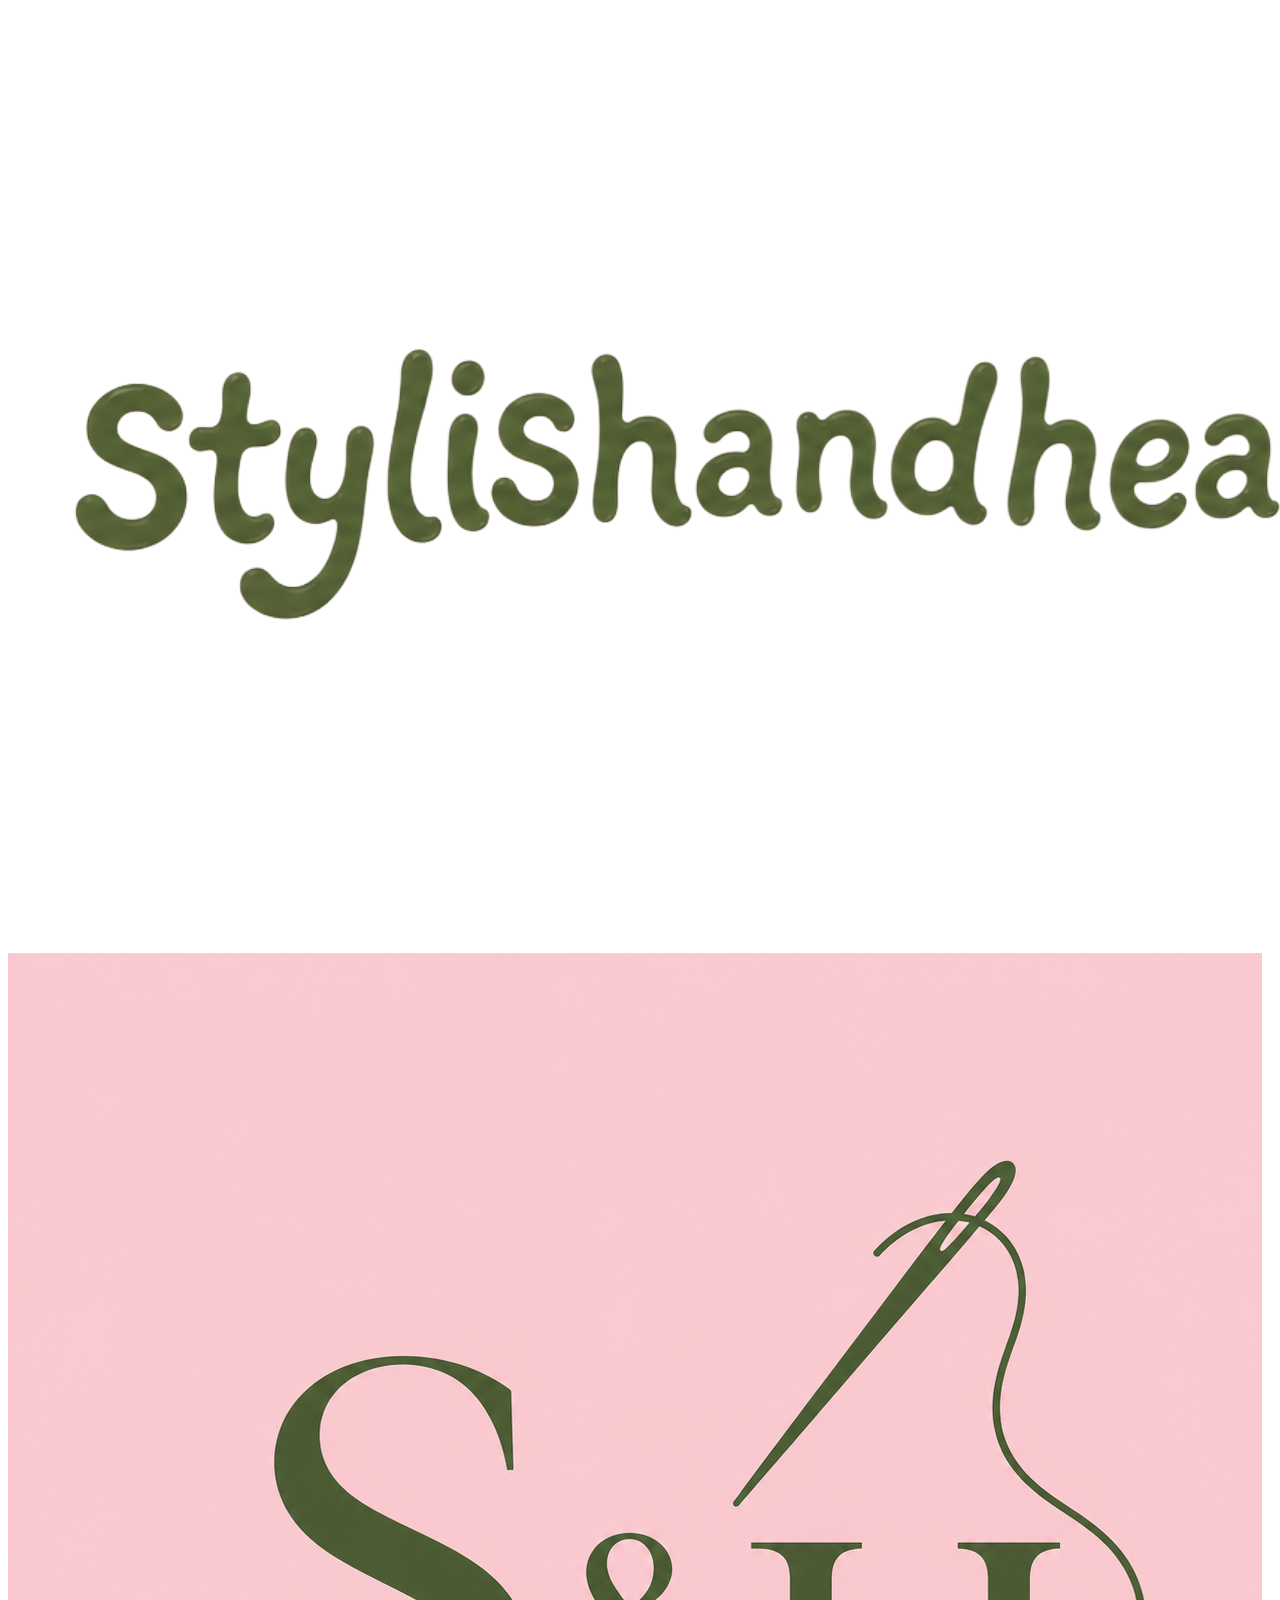
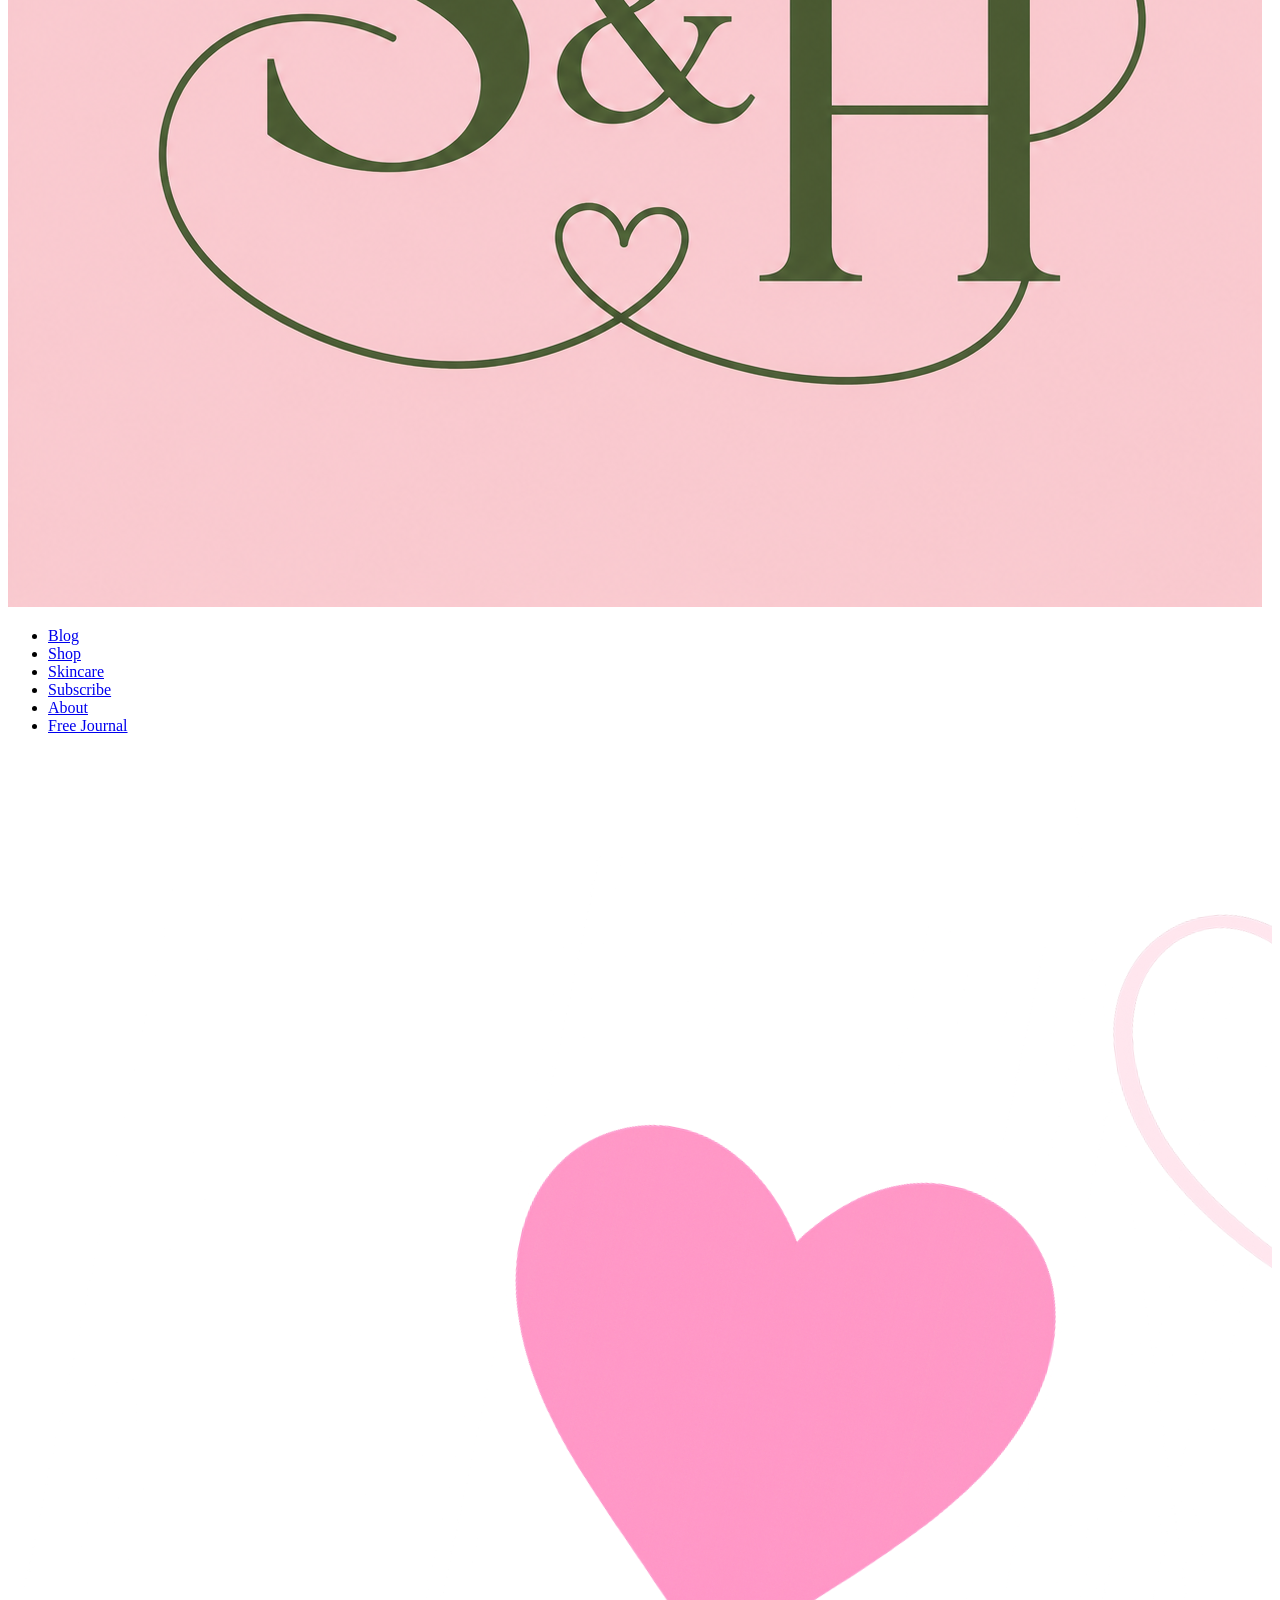
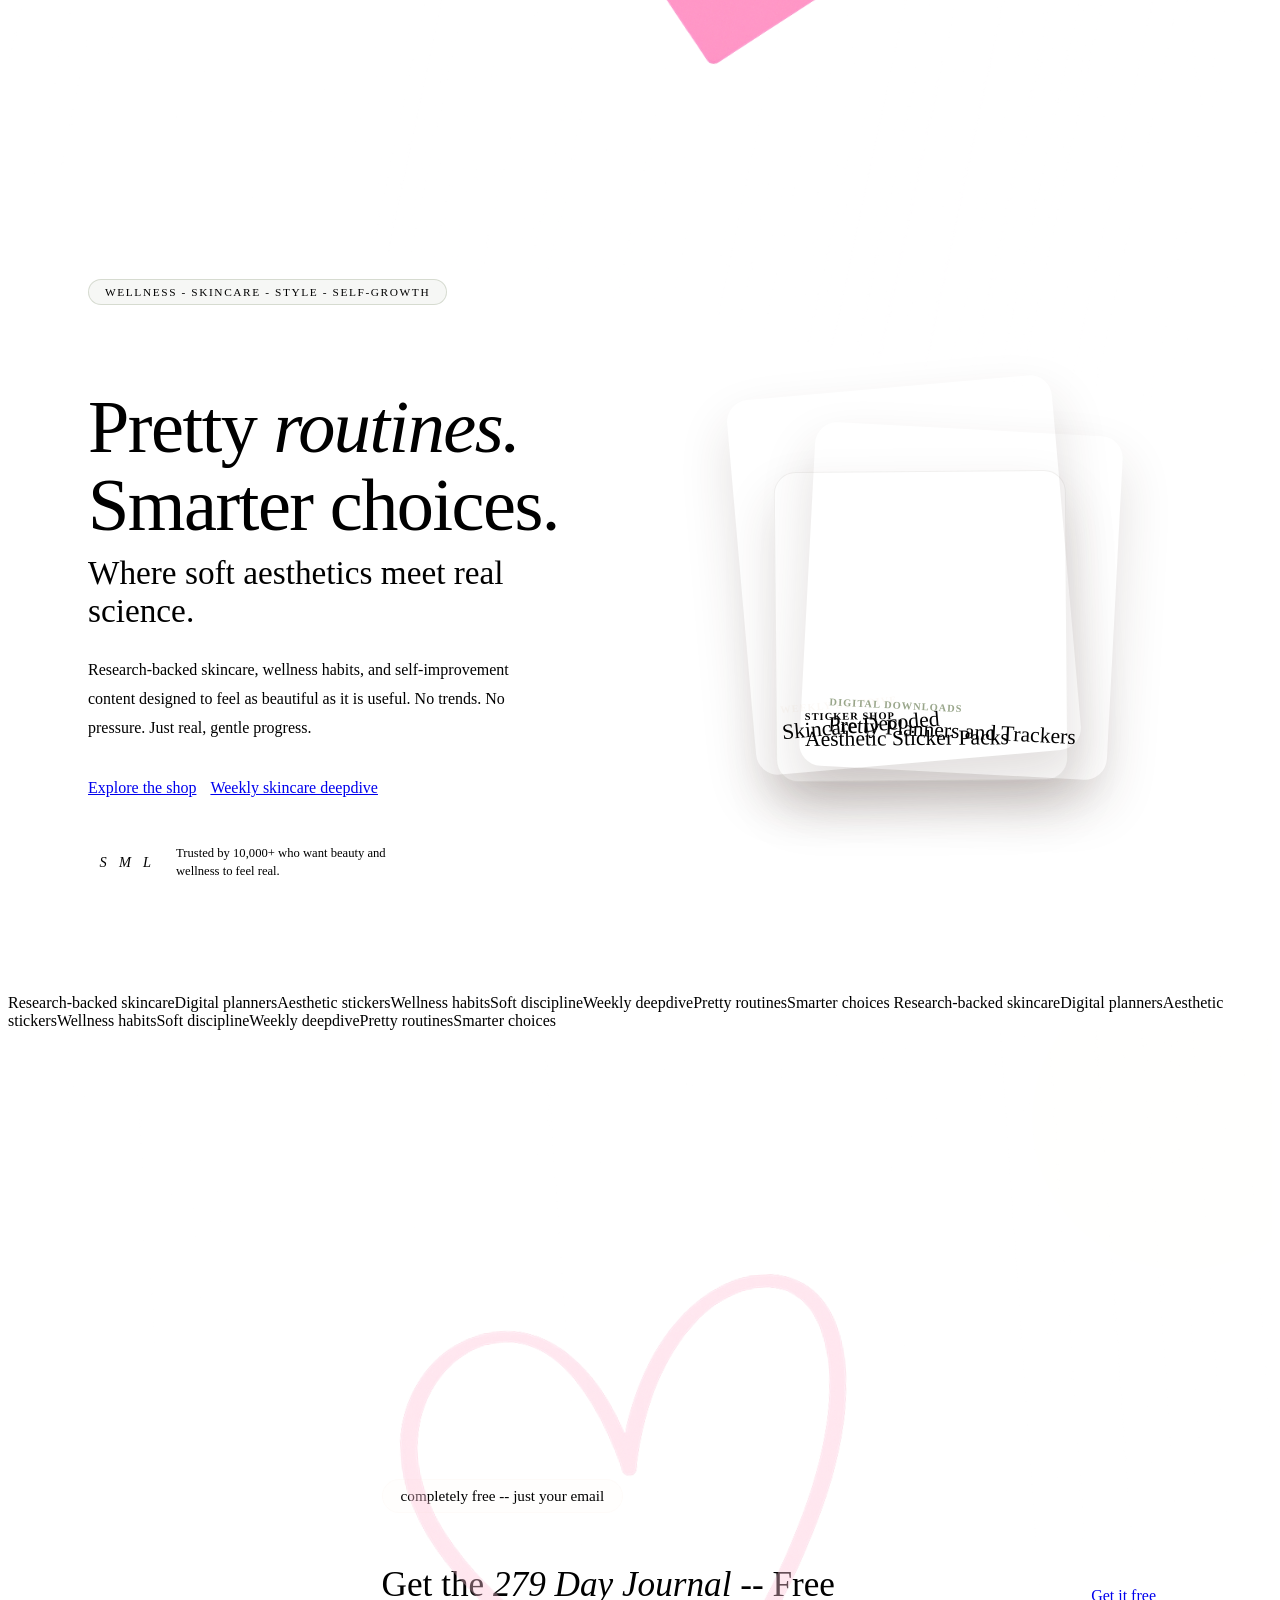
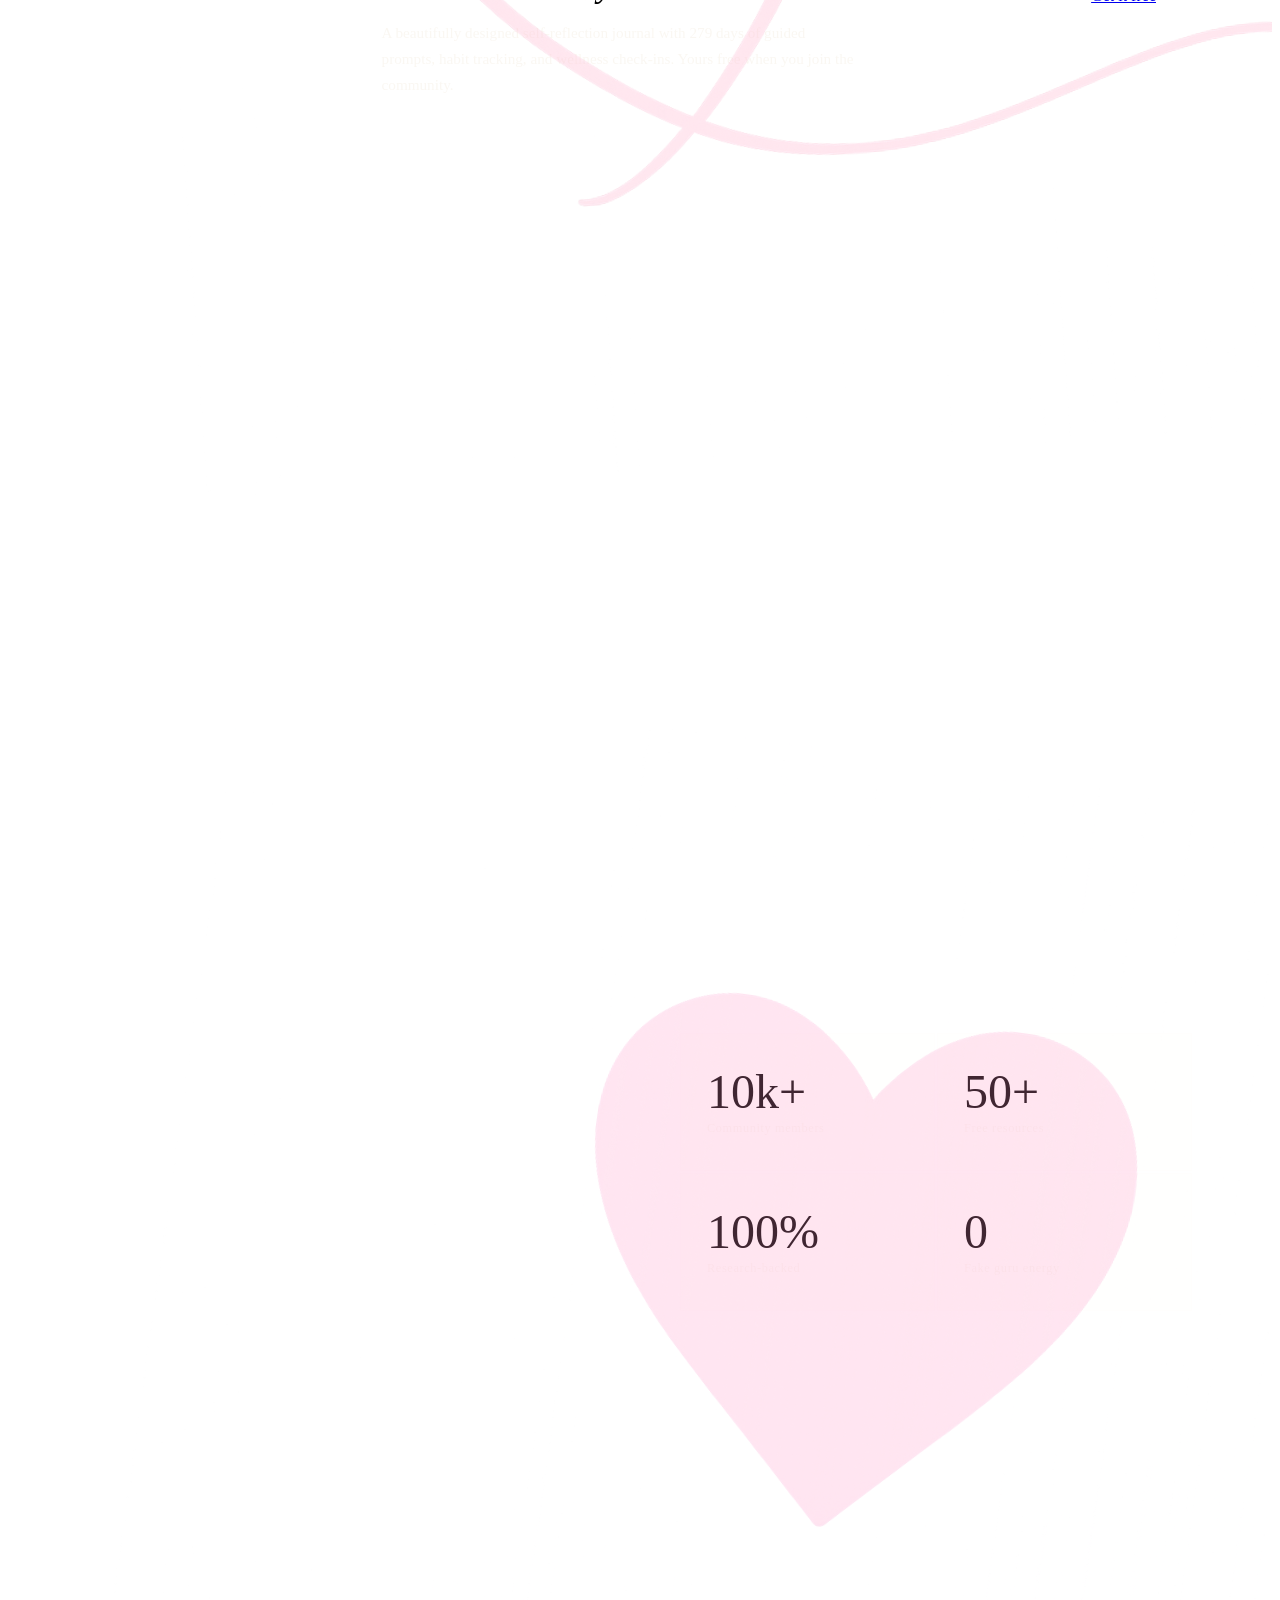
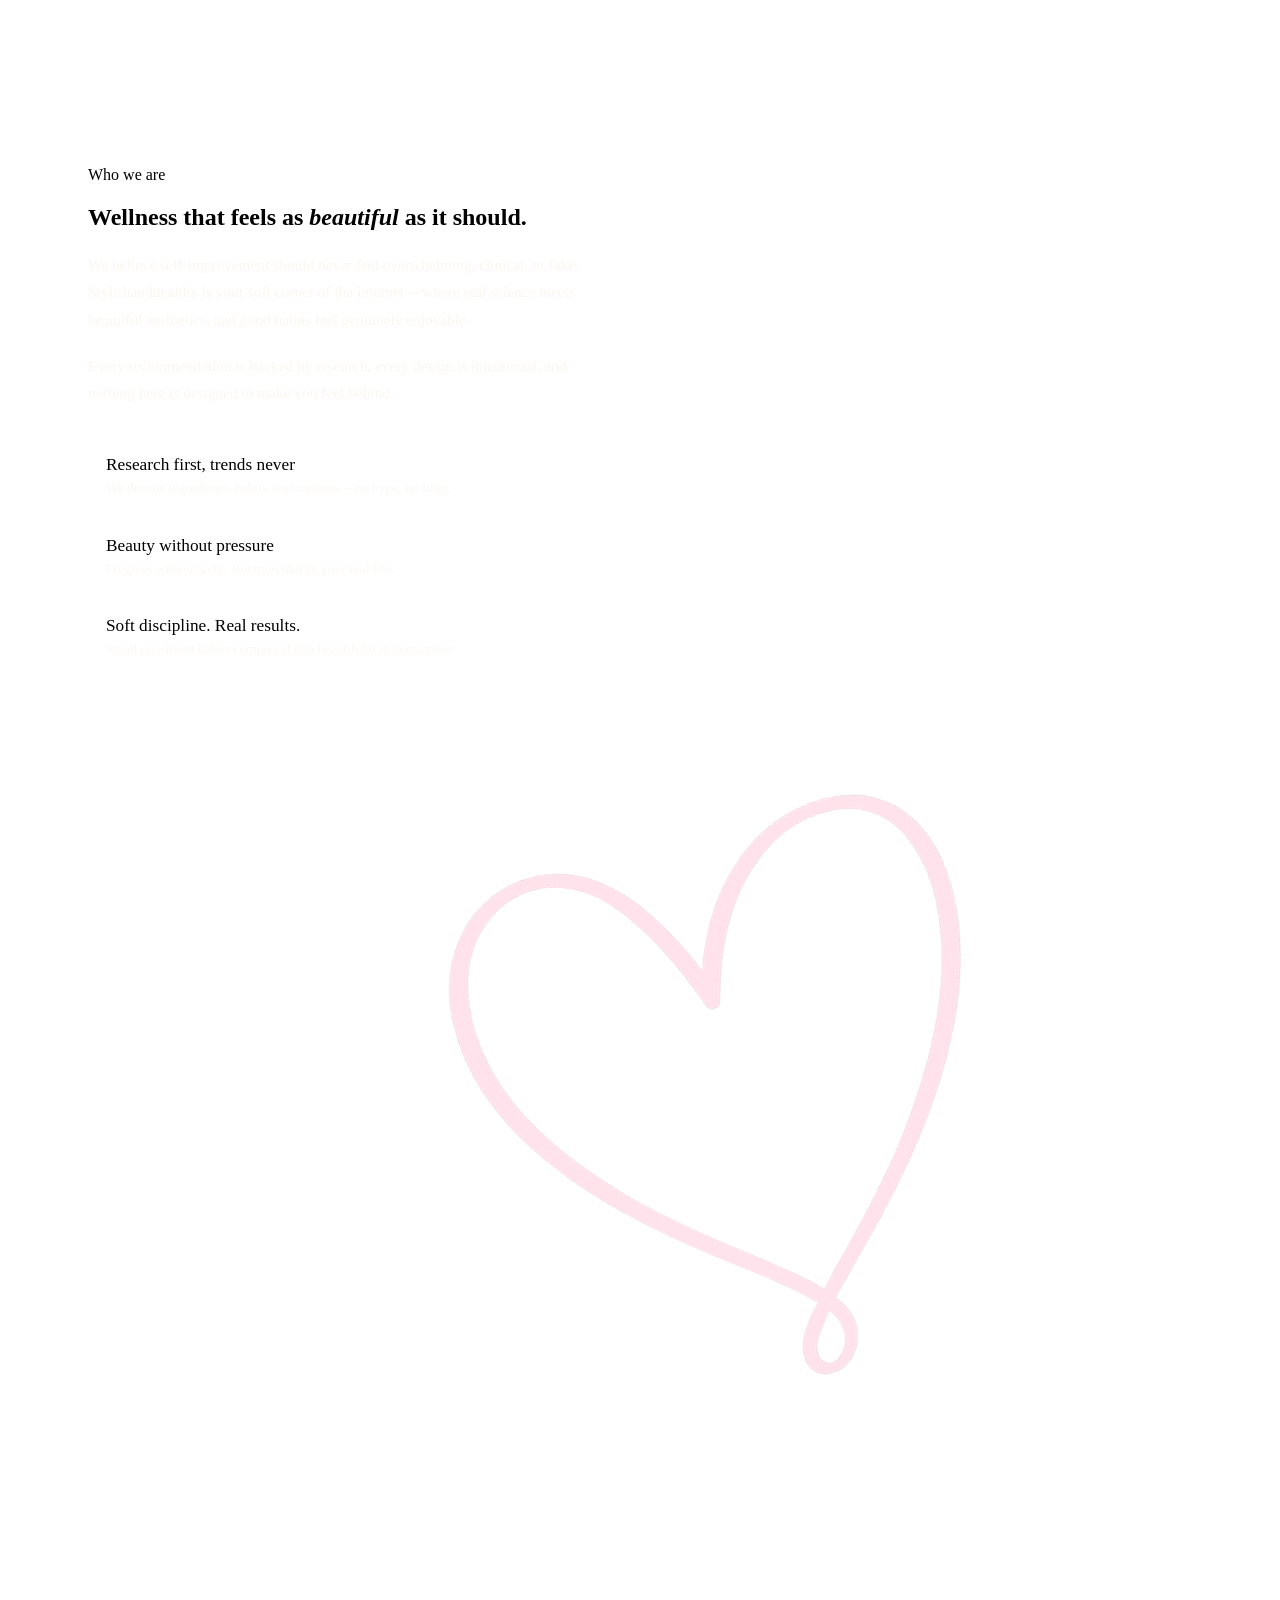
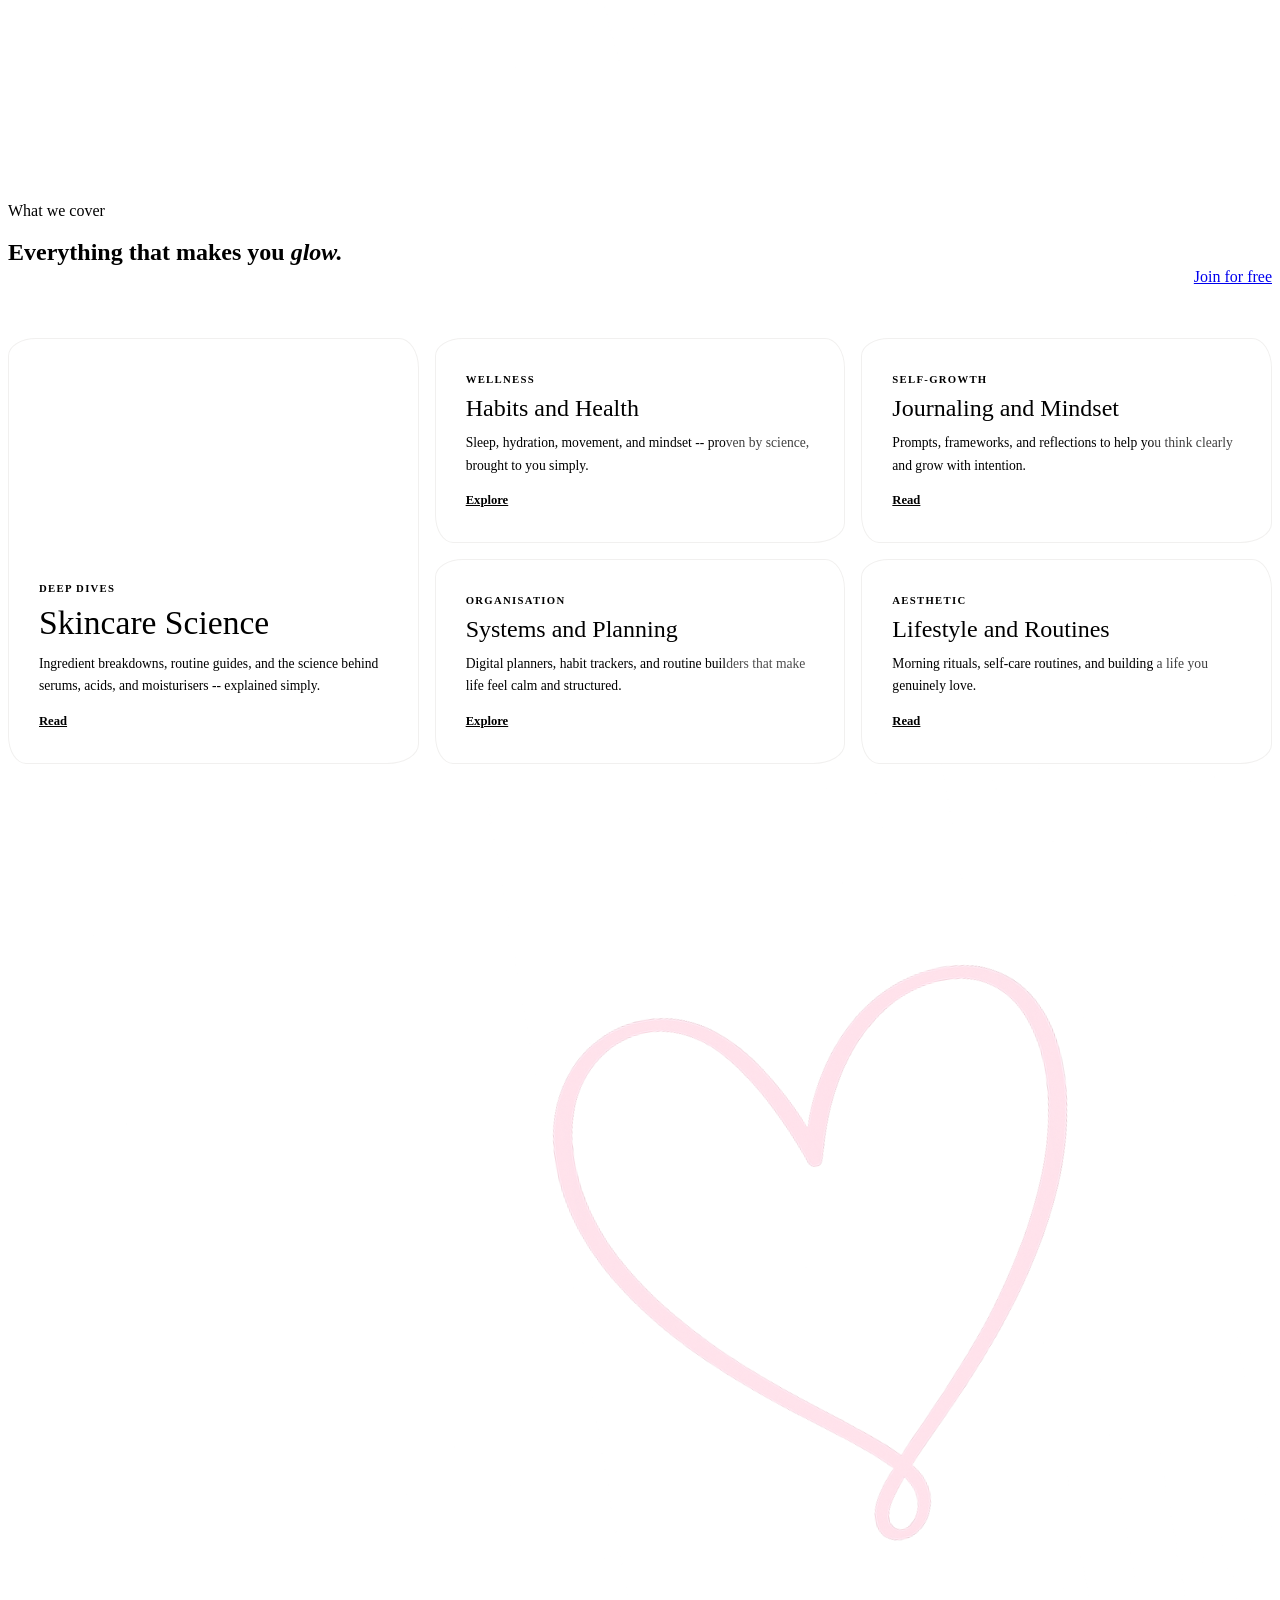
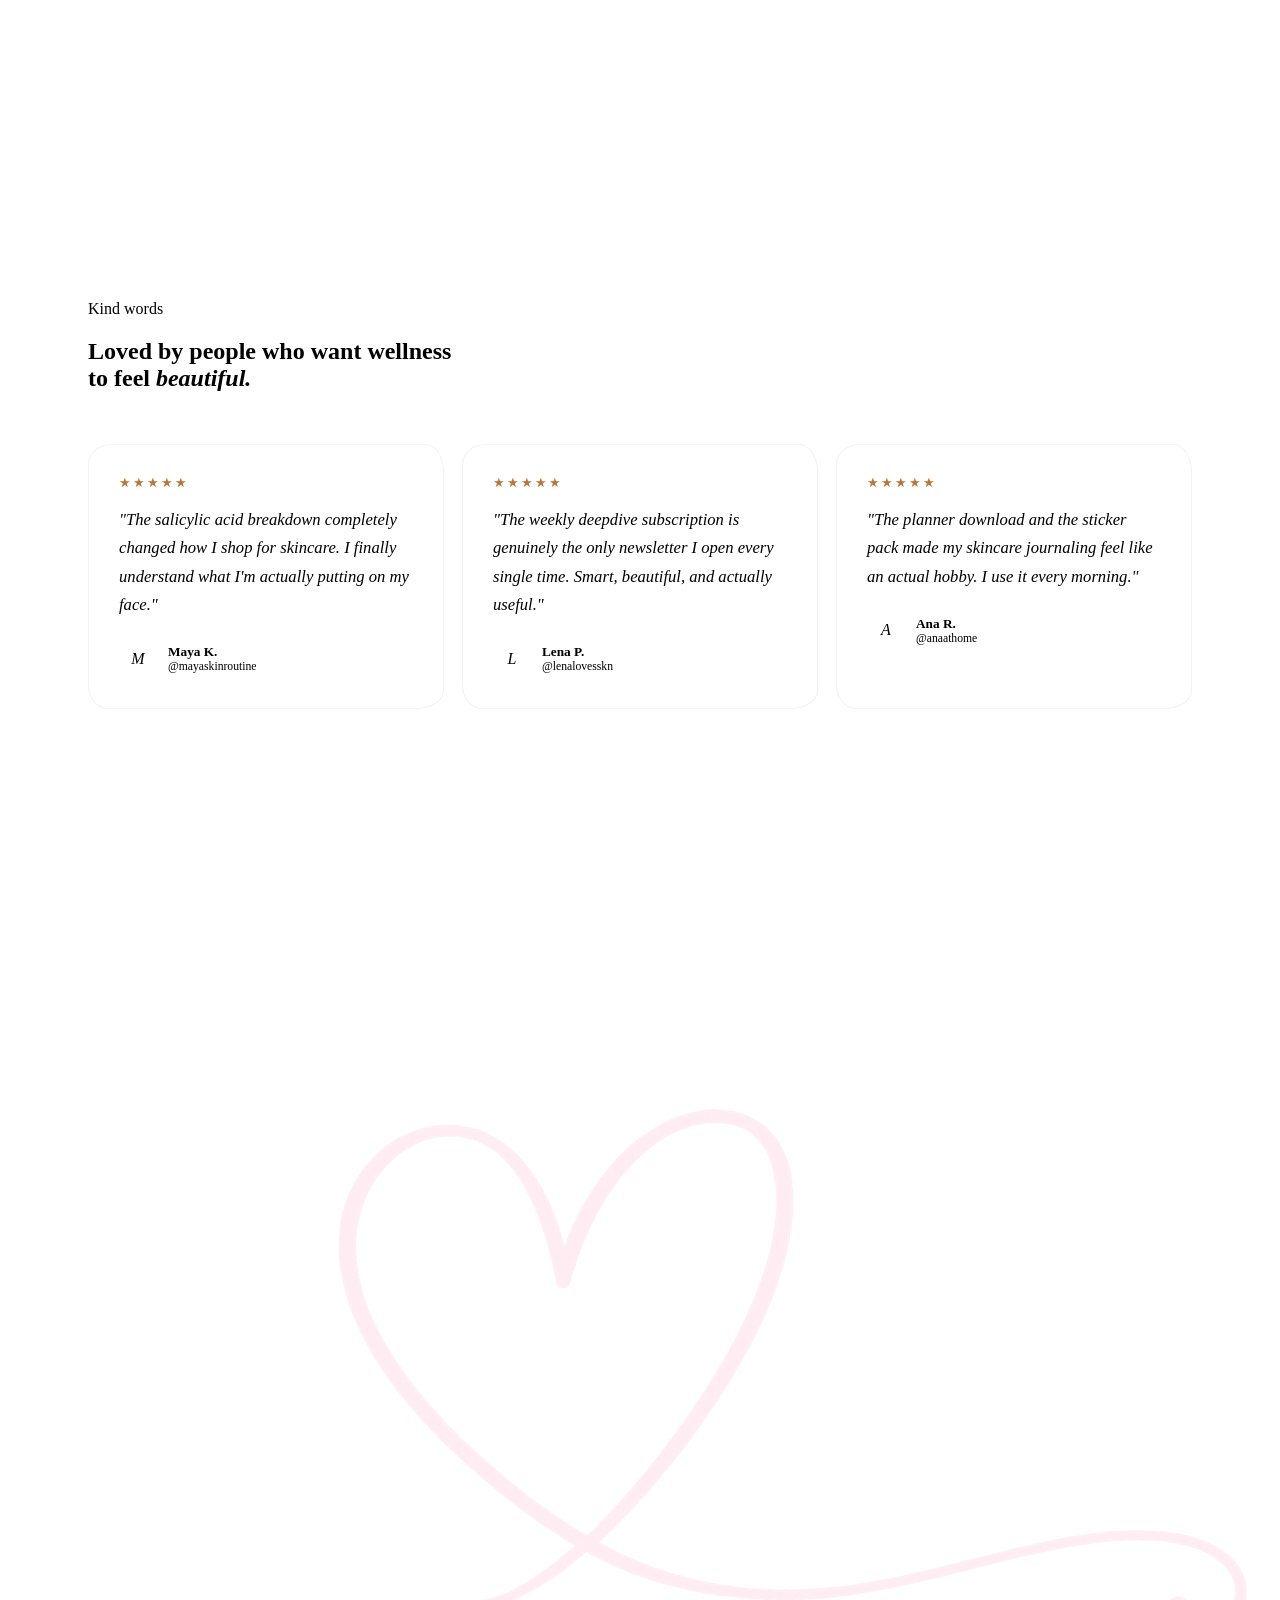
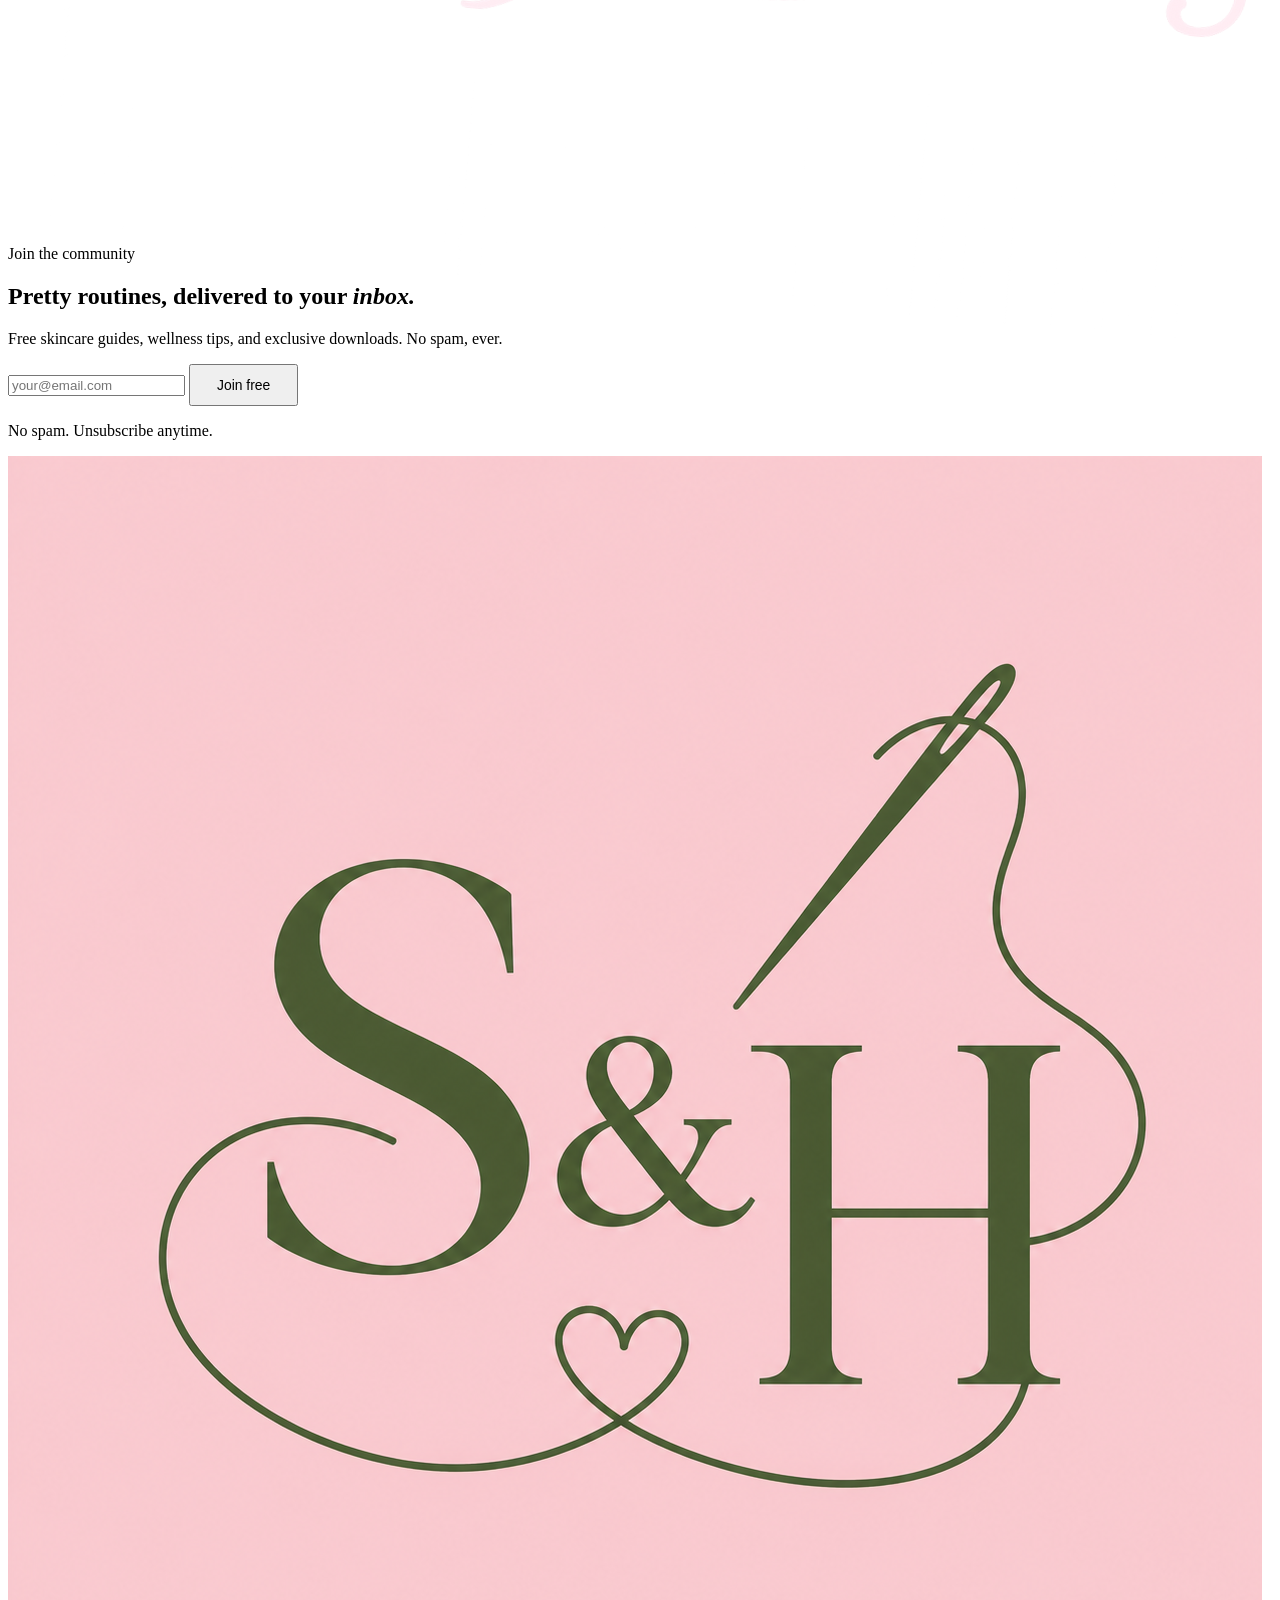
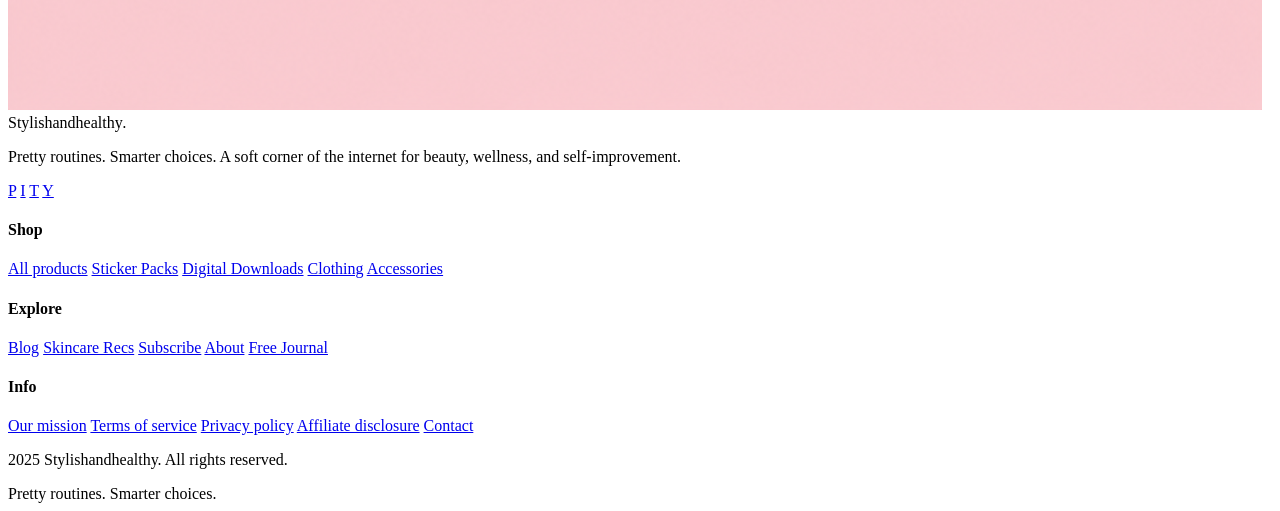
==== commit 626d4e85: "Update index.html" ====
--- a/index.html
+++ b/index.html
@@ -3,350 +3,113 @@
 <head>
   <meta charset="UTF-8" />
   <meta name="viewport" content="width=device-width, initial-scale=1.0" />
-  <title>Stylishandhealthy. — Pretty Routines. Smarter Choices.</title>
+  <title>Stylishandhealthy. -- Pretty Routines. Smarter Choices.</title>
   <meta name="description" content="Research-backed skincare, wellness, and self-improvement that feels as beautiful as it should." />
   <link rel="icon" type="image/png" href="logo_main.png" />
   <link rel="preconnect" href="https://fonts.googleapis.com" />
   <link rel="preconnect" href="https://fonts.gstatic.com" crossorigin />
-  <link href="https://fonts.googleapis.com/css2?family=Playfair+Display:ital,wght@0,400;0,500;0,600;0,700;1,400;1,500&family=DM+Serif+Display:ital@0;1&family=Indie+Flower&family=Dancing+Script:wght@400;500;600;700&family=Coiny&family=DynaPuff:wght@400;500;600&family=DM+Sans:ital,wght@0,300;0,400;0,500;1,300&display=swap" rel="stylesheet" />
+  <link href="https://fonts.googleapis.com/css2?family=Playfair+Display:ital,wght@0,400;0,500;0,600;0,700;1,400;1,500&family=DM+Serif+Display:ital@0;1&family=Indie+Flower&family=Dancing+Script:wght@400;500;600;700&family=DynaPuff:wght@400;500;600&family=DM+Sans:ital,wght@0,300;0,400;0,500;1,300&display=swap" rel="stylesheet" />
+  <link rel="stylesheet" href="styles.css" />
   <style>
-    :root {
-      --pink:       #F8D6DE;
-      --pink-mid:   #F3AFC0;
-      --pink-deep:  #E8899A;
-      --green:      #556B3E;
-      --green-dk:   #3D4F2D;
-      --green-lt:   #A8B99A;
-      --cream:      #F7F1E8;
-      --cream-warm: #EDE4D5;
-      --brown:      #3A2A22;
-      --brown-lt:   #6B5045;
-      --ice:        #DCECF0;
-      --display: 'Playfair Display', Georgia, serif;
-      --display2: 'DM Serif Display', Georgia, serif;
-      --hand: 'Dancing Script', cursive;
-      --hand2: 'Indie Flower', cursive;
-      --bubble: 'DynaPuff', cursive;
-      --coiny: 'Coiny', cursive;
-      --body:  'DM Sans', sans-serif;
-      --ease:  cubic-bezier(0.22,1,0.36,1);
-      --easeb: cubic-bezier(0.34,1.56,0.64,1);
+    /* ---- HERO ---- */
+    #hero { min-height: 100vh; display: grid; grid-template-columns: 1fr 1fr; align-items: center; background: var(--cream); position: relative; overflow: hidden; }
+    #hero::before { content: ''; position: absolute; inset: 0; background-image: radial-gradient(rgba(85,107,62,.065) .55px, transparent .55px); background-size: 22px 22px; pointer-events: none; }
+    .hero-shape { position: absolute; right: -100px; top: -60px; width: 680px; height: 680px; border-radius: 60% 40% 70% 30% / 50% 60% 40% 70%; background: radial-gradient(circle at 40% 40%, var(--pink) 0%, var(--cream) 68%); opacity: .5; animation: hshape 14s ease-in-out infinite; }
+    @keyframes hshape { 0%,100%{transform:scale(1) translateY(0);border-radius:60% 40% 70% 30% / 50% 60% 40% 70%} 50%{transform:scale(1.06) translateY(-18px);border-radius:40% 60% 30% 70% / 60% 40% 70% 30%} }
+    .hero-left { padding: 100px 68px 100px 80px; position: relative; z-index: 2; }
+    .eyebrow { font-family: var(--body); font-size: .71rem; font-weight: 500; letter-spacing: .14em; text-transform: uppercase; color: var(--green); display: inline-block; margin-bottom: 22px; padding: 6px 16px; border: 1px solid rgba(85,107,62,.2); border-radius: 100px; background: rgba(85,107,62,.05); }
+    .h1 { font-family: var(--display); font-size: clamp(3.2rem,5.8vw,5.8rem); font-weight: 400; line-height: 1.05; letter-spacing: -.02em; color: var(--green-dk); margin-bottom: 10px; }
+    .h1 em { font-style: italic; color: var(--green); }
+    .h1-sub { font-family: var(--hand); font-size: clamp(1.6rem,2.6vw,2.2rem); color: var(--pink-deep); margin-bottom: 26px; display: block; }
+    .hero-p { font-size: 1rem; line-height: 1.8; color: var(--brown-lt); max-width: 470px; margin-bottom: 36px; }
+    .hero-actions { display: flex; gap: 14px; flex-wrap: wrap; }
+    .hero-proof { display: flex; align-items: center; gap: 14px; margin-top: 34px; }
+    .pavs { display: flex; }
+    .pav { width: 30px; height: 30px; border-radius: 50%; border: 2px solid var(--cream); display: flex; align-items: center; justify-content: center; font-family: var(--display); font-size: .9rem; font-style: italic; color: var(--cream); margin-left: -8px; }
+    .pav:first-child { margin-left: 0; }
+    .pa1{background:var(--green)}.pa2{background:var(--pink-deep)}.pa3{background:var(--brown-lt)}
+    .proof-t { font-size: .79rem; color: var(--brown-lt); max-width: 210px; line-height: 1.5; }
+    .hero-right { position: relative; z-index: 2; display: flex; align-items: center; justify-content: center; padding: 80px 80px 80px 0; }
+    .hcards { position: relative; width: 350px; height: 400px; }
+    .hc { position: absolute; border-radius: 22px; padding: 28px; box-shadow: 0 26px 52px rgba(58,42,34,.15); }
+    .hc1 { width: 270px; height: 320px; background: var(--green-dk); top: 0; left: 0; transform: rotate(-5deg); animation: hcf1 9s ease-in-out infinite; display: flex; flex-direction: column; justify-content: flex-end; }
+    .hc2 { width: 252px; height: 288px; background: var(--pink); top: 42px; left: 66px; transform: rotate(3deg); animation: hcf2 11s ease-in-out infinite .8s; display: flex; flex-direction: column; justify-content: flex-end; }
+    .hc3 { width: 234px; height: 252px; background: var(--cream-warm); border: 1px solid rgba(58,42,34,.07); top: 84px; left: 34px; transform: rotate(-.5deg); animation: hcf3 10s ease-in-out infinite .4s; display: flex; flex-direction: column; justify-content: flex-end; }
+    @keyframes hcf1 { 0%,100%{transform:rotate(-5deg) translateY(0)} 50%{transform:rotate(-5deg) translateY(-13px)} }
+    @keyframes hcf2 { 0%,100%{transform:rotate(3deg) translateY(0)} 50%{transform:rotate(3deg) translateY(-9px)} }
+    @keyframes hcf3 { 0%,100%{transform:rotate(-.5deg) translateY(0)} 50%{transform:rotate(-.5deg) translateY(-17px)} }
+    .hc-tag { font-family: var(--body); font-size: .65rem; font-weight: 600; letter-spacing: .1em; text-transform: uppercase; margin-bottom: 5px; }
+    .hc1 .hc-tag{color:rgba(247,241,232,.4)} .hc2 .hc-tag{color:rgba(85,107,62,.6)} .hc3 .hc-tag{color:var(--brown-lt)}
+    .hc-name { font-family: var(--display); font-size: 1.35rem; font-weight: 400; line-height: 1.2; }
+    .hc1 .hc-name{color:var(--cream)} .hc2 .hc-name{color:var(--green-dk)} .hc3 .hc-name{color:var(--brown)}
+
+    /* ---- JOURNAL STRIP ---- */
+    .journal-strip { background: var(--green-dk); padding: 52px 80px; display: flex; align-items: center; justify-content: space-between; gap: 40px; position: relative; overflow: hidden; }
+    .journal-strip::before { content: ''; position: absolute; right: -60px; top: -60px; width: 300px; height: 300px; border-radius: 50%; background: rgba(247,241,232,.04); }
+    .js-left h3 { font-family: var(--display); font-size: 2.2rem; font-weight: 400; color: var(--cream); margin-bottom: 8px; }
+    .js-left h3 em { font-style: italic; color: var(--pink-mid); }
+    .js-left p { font-size: .95rem; color: rgba(247,241,232,.58); max-width: 480px; line-height: 1.7; }
+    .js-badge { display: inline-flex; align-items: center; gap: 8px; background: rgba(247,241,232,.1); border: 1px solid rgba(247,241,232,.2); border-radius: 100px; padding: 7px 18px; margin-bottom: 16px; }
+    .js-badge span { font-family: var(--hand2); font-size: .95rem; color: var(--pink-mid); }
+
+    /* ---- ABOUT ---- */
+    #about { background: var(--green-dk); padding: 96px 80px; display: grid; grid-template-columns: 1fr 1fr; gap: 80px; align-items: center; position: relative; overflow: hidden; }
+    .ast-grid { display: grid; grid-template-columns: 1fr 1fr; gap: 2px; }
+    .ast { background: rgba(247,241,232,.04); border: 1px solid rgba(247,241,232,.07); padding: 34px 26px; transition: background .2s; }
+    .ast:hover { background: rgba(247,241,232,.07); }
+    .ast-n { font-family: var(--display); font-size: 3rem; font-weight: 300; color: var(--pink); line-height: 1; margin-bottom: 5px; }
+    .ast-l { font-size: .77rem; color: rgba(247,241,232,.45); letter-spacing: .05em; }
+    .about-copy .sl{color:var(--green-lt)} .about-copy .sl::before{background:var(--green-lt)}
+    .about-copy .sh{color:var(--cream)} .about-copy .sh em{color:var(--pink-mid)}
+    .about-copy p { color: rgba(247,241,232,.6); margin-bottom: 18px; font-size: .96rem; line-height: 1.8; }
+    .aps { display: flex; flex-direction: column; gap: 1px; margin-top: 30px; }
+    .ap { display: flex; align-items: flex-start; gap: 16px; padding: 17px; border: 1px solid rgba(247,241,232,.07); transition: background .2s; }
+    .ap:hover { background: rgba(247,241,232,.05); }
+    .ap-t { font-family: var(--display); font-size: 1.08rem; font-weight: 400; color: var(--cream); margin-bottom: 2px; }
+    .ap-s { font-size: .84rem; color: rgba(247,241,232,.48); line-height: 1.6; }
+
+    /* ---- CATEGORIES ---- */
+    #categories { background: var(--cream); position: relative; overflow: hidden; }
+    .cats-hdr { display: flex; justify-content: space-between; align-items: flex-end; margin-bottom: 52px; gap: 24px; flex-wrap: wrap; }
+    .cats-grid { display: grid; grid-template-columns: repeat(3,1fr); grid-template-rows: auto auto; gap: 16px; }
+    .cat { background: var(--cream-warm); border-radius: 28px 20px 32px 18px / 18px 30px 20px 28px; padding: 34px 30px; transition: transform .25s var(--ease), box-shadow .25s; border: 1px solid rgba(58,42,34,.07); cursor: none; position: relative; overflow: hidden; }
+    .cat:hover { transform: translateY(-5px); box-shadow: 0 18px 44px rgba(85,107,62,.1); }
+    .cat.tall { grid-row: span 2; display: flex; flex-direction: column; justify-content: flex-end; min-height: 340px; }
+    .cat.dark { background: var(--green); }
+    .cat.dark .cat-label,.cat.dark .cat-title,.cat.dark .cat-desc,.cat.dark .cat-arr { color: var(--cream); }
+    .cat.dark .cat-label { color: var(--green-lt); }
+    .cat.pink-bg { background: var(--pink); }
+    .cat-label { font-family: var(--body); font-size: .67rem; font-weight: 600; letter-spacing: .12em; text-transform: uppercase; color: var(--green-lt); margin-bottom: 9px; display: block; }
+    .cat-title { font-family: var(--display); font-size: 1.5rem; font-weight: 400; color: var(--green-dk); margin-bottom: 9px; line-height: 1.2; }
+    .cat.tall .cat-title { font-size: 2.1rem; }
+    .cat-desc { font-size: .85rem; color: var(--brown-lt); line-height: 1.65; }
+    .cat-arr { display: inline-flex; align-items: center; gap: 6px; font-family: var(--body); font-size: .79rem; font-weight: 600; color: var(--green); margin-top: 16px; transition: gap .18s var(--easeb); }
+    .cat:hover .cat-arr { gap: 11px; }
+    .cat::before { content: ''; position: absolute; width: 160px; height: 160px; background: rgba(255,255,255,.25); border-radius: 60% 40% 70% 30% / 50% 60% 40% 70%; top: -30px; right: -30px; pointer-events: none; animation: blobmorph 14s ease-in-out infinite; }
+    .cat.dark::before { background: rgba(255,255,255,.06); }
+    .cat.pink-bg::before { background: rgba(255,255,255,.3); }
+
+    /* ---- TESTIMONIALS MINI ---- */
+    #testimonials { background: var(--pink); padding: 108px 80px; position: relative; overflow: hidden; }
+    .tg { display: grid; grid-template-columns: repeat(3,1fr); gap: 18px; margin-top: 52px; }
+    .tc { background: var(--cream); border-radius: 24px 18px 28px 20px / 20px 28px 18px 24px; padding: 30px; border: 1px solid rgba(58,42,34,.06); transition: transform .25s var(--ease), box-shadow .25s; cursor: none; }
+    .tc:hover { transform: translateY(-4px); box-shadow: 0 15px 38px rgba(85,107,62,.1); }
+    .tc-stars { color: #B8763A; letter-spacing: 2px; font-size: .84rem; margin-bottom: 15px; }
+    .tc-q { font-family: var(--display); font-style: italic; font-size: 1.04rem; font-weight: 400; color: var(--green-dk); line-height: 1.72; margin-bottom: 20px; }
+    .tc-auth { display: flex; align-items: center; gap: 11px; }
+    .tc-av { width: 38px; height: 38px; border-radius: 50%; display: flex; align-items: center; justify-content: center; font-family: var(--display); font-size: 1rem; font-style: italic; color: var(--cream); }
+    .tc-name { font-family: var(--body); font-size: .83rem; font-weight: 600; color: var(--green-dk); }
+    .tc-handle { font-size: .73rem; color: var(--brown-lt); }
+
+    @media(max-width:860px) {
+      #hero{grid-template-columns:1fr} .hero-right{display:none} .hero-left{padding:96px 32px 80px}
+      #about{grid-template-columns:1fr;padding:80px 32px;gap:44px}
+      .cats-grid{grid-template-columns:1fr 1fr} .cat.tall{grid-row:span 1;min-height:auto}
+      .tg{grid-template-columns:1fr}
+      #testimonials,.journal-strip{padding:60px 32px}
+      .journal-strip{flex-direction:column;gap:24px}
     }
-    *,*::before,*::after{box-sizing:border-box;margin:0;padding:0}
-    html{scroll-behavior:smooth}
-    body{font-family:var(--body);background:var(--cream);color:var(--brown);overflow-x:hidden;cursor:none}
-    ::selection{background:var(--pink);color:var(--green-dk)}
-    a{text-decoration:none;color:inherit}
-
-    /* CURSOR */
-    #cdot,#cring{position:fixed;border-radius:50%;pointer-events:none;z-index:9999;transform:translate(-50%,-50%)}
-    #cdot{width:7px;height:7px;background:var(--green);transition:transform .1s,background .2s}
-    #cring{width:30px;height:30px;border:1.5px solid var(--green);opacity:.5;background:transparent;transition:width .22s var(--easeb),height .22s var(--easeb),border-color .2s,opacity .2s}
-    body.ch #cring{width:50px;height:50px;border-color:var(--pink-deep);opacity:.9}
-    body.ch #cdot{background:var(--pink-deep);transform:translate(-50%,-50%) scale(1.8)}
-
-    /* WORDMARK BAR */
-    .wordmark-bar {
-      background: var(--pink);
-      text-align: center;
-      padding: 6px 0;
-      position: relative;
-      z-index: 201;
-    }
-    .wordmark-bar img {
-      height: 28px;
-      width: auto;
-      display: inline-block;
-      vertical-align: middle;
-      filter: none;
-    }
-
-    /* NAV */
-    nav{position:sticky;top:0;left:0;right:0;z-index:200;display:flex;align-items:center;justify-content:space-between;padding:0 56px;height:66px;transition:background .4s var(--ease),box-shadow .4s;background:rgba(247,241,232,.96);backdrop-filter:blur(16px);box-shadow:0 1px 0 rgba(85,107,62,.1)}
-    .nav-logo{display:flex;align-items:center;gap:10px}
-    .nav-logo img{width:42px;height:42px;border-radius:50%;object-fit:cover;display:block}
-    nav ul{list-style:none;display:flex;gap:34px;align-items:center}
-    nav ul li a{font-family:var(--body);font-size:.79rem;font-weight:500;letter-spacing:.08em;text-transform:uppercase;color:var(--green-dk);transition:color .2s}
-    nav ul li a:hover{color:var(--green)}
-    .npill{background:var(--green);color:var(--cream)!important;padding:9px 22px;border-radius:100px;font-size:.77rem!important;letter-spacing:.05em!important;transition:background .2s,transform .15s var(--easeb)!important}
-    .npill:hover{background:var(--green-dk)!important;transform:scale(1.04)!important}
-
-    /* DOODLE ELEMENTS */
-    .doodle{position:absolute;pointer-events:none;opacity:.55;user-select:none}
-    .doodle img{width:100%;height:100%;object-fit:contain}
-
-    /* BLOB shapes */
-    .blob-shape {
-      position: absolute;
-      pointer-events: none;
-      border-radius: 60% 40% 70% 30% / 50% 60% 40% 70%;
-      opacity: .12;
-      animation: blobmorph 18s ease-in-out infinite;
-    }
-    @keyframes blobmorph {
-      0%,100%{border-radius:60% 40% 70% 30% / 50% 60% 40% 70%}
-      33%{border-radius:40% 60% 30% 70% / 60% 40% 70% 30%}
-      66%{border-radius:70% 30% 50% 50% / 30% 70% 50% 60%}
-    }
-
-    /* HERO */
-    #hero{min-height:100vh;display:grid;grid-template-columns:1fr 1fr;align-items:center;background:var(--cream);position:relative;overflow:hidden}
-    #hero::before{content:'';position:absolute;inset:0;background-image:radial-gradient(rgba(85,107,62,.065) .55px,transparent .55px);background-size:22px 22px;pointer-events:none}
-    .hero-shape{position:absolute;right:-100px;top:-60px;width:680px;height:680px;border-radius:60% 40% 70% 30% / 50% 60% 40% 70%;background:radial-gradient(circle at 40% 40%,var(--pink) 0%,var(--cream) 68%);opacity:.5;animation:hshape 14s ease-in-out infinite}
-    @keyframes hshape{0%,100%{transform:scale(1) translateY(0);border-radius:60% 40% 70% 30% / 50% 60% 40% 70%}50%{transform:scale(1.06) translateY(-18px);border-radius:40% 60% 30% 70% / 60% 40% 70% 30%}}
-    .hero-left{padding:100px 68px 100px 80px;position:relative;z-index:2}
-    .eyebrow{font-family:var(--body);font-size:.71rem;font-weight:500;letter-spacing:.14em;text-transform:uppercase;color:var(--green);display:inline-block;margin-bottom:22px;padding:6px 16px;border:1px solid rgba(85,107,62,.2);border-radius:100px;background:rgba(85,107,62,.05)}
-    .h1{font-family:var(--display);font-size:clamp(3.2rem,5.8vw,5.8rem);font-weight:400;line-height:1.05;letter-spacing:-.02em;color:var(--green-dk);margin-bottom:10px}
-    .h1 em{font-style:italic;color:var(--green)}
-    .h1-sub{font-family:var(--hand);font-size:clamp(1.6rem,2.6vw,2.2rem);color:var(--pink-deep);margin-bottom:26px;display:block}
-    .hero-p{font-size:1rem;line-height:1.8;color:var(--brown-lt);max-width:470px;margin-bottom:36px}
-    .hero-actions{display:flex;gap:14px;flex-wrap:wrap}
-    .btn{display:inline-flex;align-items:center;gap:8px;font-family:var(--body);font-size:.9rem;font-weight:600;border-radius:100px;transition:background .2s,transform .18s var(--easeb),box-shadow .2s,border-color .2s;cursor:none;border:0}
-    .btn-f{background:var(--green);color:var(--cream);padding:14px 32px;box-shadow:0 8px 26px rgba(85,107,62,.22)}
-    .btn-f:hover{background:var(--green-dk);transform:translateY(-2px);box-shadow:0 14px 36px rgba(85,107,62,.3)}
-    .btn-o{background:transparent;color:var(--green-dk);padding:13px 28px;border:1.5px solid rgba(85,107,62,.28)}
-    .btn-o:hover{border-color:var(--green);background:rgba(85,107,62,.05);transform:translateY(-2px)}
-    .hero-proof{display:flex;align-items:center;gap:14px;margin-top:34px}
-    .pavs{display:flex}
-    .pav{width:30px;height:30px;border-radius:50%;border:2px solid var(--cream);display:flex;align-items:center;justify-content:center;font-family:var(--display);font-size:.9rem;font-style:italic;color:var(--cream);margin-left:-8px}
-    .pav:first-child{margin-left:0}
-    .pa1{background:var(--green)}.pa2{background:var(--pink-deep)}.pa3{background:var(--brown-lt)}
-    .proof-t{font-size:.79rem;color:var(--brown-lt);max-width:210px;line-height:1.5}
-    .hero-right{position:relative;z-index:2;display:flex;align-items:center;justify-content:center;padding:80px 80px 80px 0}
-    .hcards{position:relative;width:350px;height:400px}
-    .hc{position:absolute;border-radius:22px;padding:28px;box-shadow:0 26px 52px rgba(58,42,34,.15)}
-    .hc1{width:270px;height:320px;background:var(--green-dk);top:0;left:0;transform:rotate(-5deg);animation:hcf1 9s ease-in-out infinite;display:flex;flex-direction:column;justify-content:flex-end}
-    .hc2{width:252px;height:288px;background:var(--pink);top:42px;left:66px;transform:rotate(3deg);animation:hcf2 11s ease-in-out infinite .8s;display:flex;flex-direction:column;justify-content:flex-end}
-    .hc3{width:234px;height:252px;background:var(--cream-warm);border:1px solid rgba(58,42,34,.07);top:84px;left:34px;transform:rotate(-.5deg);animation:hcf3 10s ease-in-out infinite .4s;display:flex;flex-direction:column;justify-content:flex-end}
-    @keyframes hcf1{0%,100%{transform:rotate(-5deg) translateY(0)}50%{transform:rotate(-5deg) translateY(-13px)}}
-    @keyframes hcf2{0%,100%{transform:rotate(3deg) translateY(0)}50%{transform:rotate(3deg) translateY(-9px)}}
-    @keyframes hcf3{0%,100%{transform:rotate(-.5deg) translateY(0)}50%{transform:rotate(-.5deg) translateY(-17px)}}
-    .hc-tag{font-family:var(--body);font-size:.65rem;font-weight:600;letter-spacing:.1em;text-transform:uppercase;margin-bottom:5px}
-    .hc1 .hc-tag{color:rgba(247,241,232,.4)}.hc2 .hc-tag{color:rgba(85,107,62,.6)}.hc3 .hc-tag{color:var(--brown-lt)}
-    .hc-name{font-family:var(--display);font-size:1.35rem;font-weight:400;line-height:1.2}
-    .hc1 .hc-name{color:var(--cream)}.hc2 .hc-name{color:var(--green-dk)}.hc3 .hc-name{color:var(--brown)}
-
-    /* JOURNAL PROMO STRIP */
-    .journal-strip{background:var(--green-dk);padding:52px 80px;display:flex;align-items:center;justify-content:space-between;gap:40px;position:relative;overflow:hidden}
-    .journal-strip::before{content:'';position:absolute;right:-60px;top:-60px;width:300px;height:300px;border-radius:50%;background:rgba(247,241,232,.04)}
-    .js-left h3{font-family:var(--display);font-size:2.2rem;font-weight:400;color:var(--cream);margin-bottom:8px}
-    .js-left h3 em{font-style:italic;color:var(--pink-mid)}
-    .js-left p{font-size:.95rem;color:rgba(247,241,232,.58);max-width:480px;line-height:1.7}
-    .js-badge{display:inline-flex;align-items:center;gap:8px;background:rgba(247,241,232,.1);border:1px solid rgba(247,241,232,.2);border-radius:100px;padding:7px 18px;margin-bottom:16px}
-    .js-badge span{font-family:var(--hand2);font-size:.95rem;color:var(--pink-mid)}
-    .js-right{flex-shrink:0}
-
-    /* TICKER */
-    .ticker{background:var(--green);padding:13px 0;overflow:hidden;white-space:nowrap}
-    .ticker-t{display:inline-flex;animation:tick 30s linear infinite}
-    .ti{font-family:var(--hand);font-size:1.2rem;font-weight:500;color:var(--pink);padding:0 26px;display:inline-flex;align-items:center;gap:26px}
-    .ti::after{content:'—';color:var(--green-lt);font-style:normal;font-family:var(--body)}
-    @keyframes tick{0%{transform:translateX(0)}100%{transform:translateX(-50%)}}
-
-    /* SECTIONS */
-    .sec{padding:108px 80px}
-    .sl{font-family:var(--body);font-size:.69rem;font-weight:600;letter-spacing:.16em;text-transform:uppercase;color:var(--green-lt);margin-bottom:14px;display:flex;align-items:center;gap:10px}
-    .sl::before{content:'';width:26px;height:1px;background:var(--green-lt);flex-shrink:0}
-    .sh{font-family:var(--display);font-size:clamp(1.9rem,3.4vw,3.2rem);font-weight:400;line-height:1.1;letter-spacing:-.02em;color:var(--green-dk)}
-    .sh em{font-style:italic;color:var(--pink-deep)}
-    .sh.hand-accent em{font-family:var(--hand);font-size:clamp(2.2rem,3.8vw,3.6rem)}
-    .sp{font-size:1rem;line-height:1.8;color:var(--brown-lt);max-width:530px}
-    .rv{opacity:0;transform:translateY(24px);transition:opacity .7s var(--ease),transform .7s var(--ease)}
-    .rv.in{opacity:1;transform:translateY(0)}
-    .rv.d1{transition-delay:.08s}.rv.d2{transition-delay:.16s}.rv.d3{transition-delay:.24s}.rv.d4{transition-delay:.32s}
-
-    /* ABOUT — dark */
-    #about{background:var(--green-dk);padding:96px 80px;display:grid;grid-template-columns:1fr 1fr;gap:80px;align-items:center;position:relative;overflow:hidden}
-    .ast-grid{display:grid;grid-template-columns:1fr 1fr;gap:2px}
-    .ast{background:rgba(247,241,232,.04);border:1px solid rgba(247,241,232,.07);padding:34px 26px;transition:background .2s}
-    .ast:hover{background:rgba(247,241,232,.07)}
-    .ast-n{font-family:var(--display);font-size:3rem;font-weight:300;color:var(--pink);line-height:1;margin-bottom:5px}
-    .ast-l{font-size:.77rem;color:rgba(247,241,232,.45);letter-spacing:.05em}
-    .about-copy .sl{color:var(--green-lt)}.about-copy .sl::before{background:var(--green-lt)}
-    .about-copy .sh{color:var(--cream)}.about-copy .sh em{color:var(--pink-mid)}
-    .about-copy p{color:rgba(247,241,232,.6);margin-bottom:18px;font-size:.96rem;line-height:1.8}
-    .aps{display:flex;flex-direction:column;gap:1px;margin-top:30px}
-    .ap{display:flex;align-items:flex-start;gap:16px;padding:17px;border:1px solid rgba(247,241,232,.07);transition:background .2s}
-    .ap:hover{background:rgba(247,241,232,.05)}
-    .ap-ic{font-size:1.25rem;flex-shrink:0;margin-top:2px}
-    .ap-t{font-family:var(--display);font-size:1.08rem;font-weight:400;color:var(--cream);margin-bottom:2px}
-    .ap-s{font-size:.84rem;color:rgba(247,241,232,.48);line-height:1.6}
-
-    /* CATEGORIES */
-    #categories{background:var(--cream);position:relative;overflow:hidden}
-    .cats-hdr{display:flex;justify-content:space-between;align-items:flex-end;margin-bottom:52px;gap:24px;flex-wrap:wrap}
-    .cats-grid{display:grid;grid-template-columns:repeat(3,1fr);grid-template-rows:auto auto;gap:16px}
-    .cat{background:var(--cream-warm);border-radius:28px 20px 32px 18px / 18px 30px 20px 28px;padding:34px 30px;transition:transform .25s var(--ease),box-shadow .25s;border:1px solid rgba(58,42,34,.07);cursor:none;position:relative;overflow:hidden}
-    .cat:hover{transform:translateY(-5px);box-shadow:0 18px 44px rgba(85,107,62,.1)}
-    .cat.tall{grid-row:span 2;display:flex;flex-direction:column;justify-content:flex-end;min-height:340px}
-    .cat.dark{background:var(--green)}
-    .cat.dark .cat-label,.cat.dark .cat-title,.cat.dark .cat-desc,.cat.dark .cat-arr{color:var(--cream)}
-    .cat.dark .cat-label{color:var(--green-lt)}
-    .cat.pink-bg{background:var(--pink)}
-    .cat-label{font-family:var(--body);font-size:.67rem;font-weight:600;letter-spacing:.12em;text-transform:uppercase;color:var(--green-lt);margin-bottom:9px;display:block}
-    .cat-title{font-family:var(--display);font-size:1.5rem;font-weight:400;color:var(--green-dk);margin-bottom:9px;line-height:1.2}
-    .cat.tall .cat-title{font-size:2.1rem}
-    .cat-desc{font-size:.85rem;color:var(--brown-lt);line-height:1.65}
-    .cat-arr{display:inline-flex;align-items:center;gap:6px;font-family:var(--body);font-size:.79rem;font-weight:600;color:var(--green);margin-top:16px;transition:gap .18s var(--easeb)}
-    .cat:hover .cat-arr{gap:11px}
-    /* Blob background on cat cards */
-    .cat::before{content:'';position:absolute;width:160px;height:160px;background:rgba(255,255,255,.25);border-radius:60% 40% 70% 30% / 50% 60% 40% 70%;top:-30px;right:-30px;pointer-events:none;animation:blobmorph 14s ease-in-out infinite}
-    .cat.dark::before{background:rgba(255,255,255,.06)}
-    .cat.pink-bg::before{background:rgba(255,255,255,.3)}
-
-    /* SHOP */
-    #shop{background:var(--pink);position:relative;overflow:hidden}
-    .shop-hdr{display:flex;justify-content:space-between;align-items:flex-end;margin-bottom:40px;gap:24px;flex-wrap:wrap}
-    .shop-tabs{display:flex;gap:8px;margin-bottom:36px;flex-wrap:wrap}
-    .tab{font-family:var(--body);font-size:.78rem;font-weight:600;letter-spacing:.06em;text-transform:uppercase;padding:8px 20px;border-radius:100px;border:1.5px solid rgba(85,107,62,.2);color:var(--green-dk);background:transparent;cursor:none;transition:background .2s,border-color .2s,color .2s}
-    .tab.on,.tab:hover{background:var(--green);border-color:var(--green);color:var(--cream)}
-    .shop-grid{display:grid;grid-template-columns:repeat(4,1fr);gap:18px}
-    /* BLOB shop cards */
-    .sc{background:var(--cream);border-radius:56% 44% 60% 40% / 40% 56% 44% 60%;overflow:visible;transition:transform .25s var(--ease),box-shadow .25s;cursor:none;position:relative}
-    .sc:hover{transform:translateY(-6px);box-shadow:0 20px 48px rgba(85,107,62,.13)}
-    .sc.wide{grid-column:span 2}
-    .sc-inner{background:var(--cream);border-radius:24px;overflow:hidden;border:1px solid rgba(58,42,34,.05);box-shadow:0 4px 18px rgba(58,42,34,.07)}
-    .sc-thumb{height:196px;display:flex;align-items:center;justify-content:center;font-size:3.4rem;position:relative;overflow:hidden}
-    .sc.wide .sc-thumb{height:214px}
-    .sc-thumb-img{width:100%;height:100%;object-fit:cover}
-    .sc-badge{position:absolute;top:13px;left:13px;background:rgba(247,241,232,.92);color:var(--green-dk);font-family:var(--body);font-size:.63rem;font-weight:700;letter-spacing:.08em;text-transform:uppercase;padding:5px 11px;border-radius:100px}
-    .sc-body{padding:18px 20px 22px}
-    .sc-cat{font-family:var(--body);font-size:.66rem;font-weight:600;letter-spacing:.1em;text-transform:uppercase;color:var(--pink-deep);margin-bottom:5px;display:block}
-    .sc-name{font-family:var(--display);font-size:1.15rem;font-weight:400;color:var(--green-dk);margin-bottom:6px;line-height:1.25}
-    .sc-desc{font-size:.82rem;color:var(--brown-lt);line-height:1.6;margin-bottom:14px}
-    .sc-foot{display:flex;align-items:center;justify-content:space-between}
-    .sc-price{font-family:var(--display);font-size:1.15rem;color:var(--green-dk)}
-    .sc-price small{font-family:var(--body);font-size:.68rem;color:var(--brown-lt)}
-    .sc-btn{background:var(--green);color:var(--cream);font-family:var(--body);font-size:.74rem;font-weight:700;padding:8px 17px;border-radius:100px;border:0;cursor:none;transition:background .2s,transform .15s var(--easeb)}
-    .sc-btn:hover{background:var(--green-dk);transform:scale(1.06)}
-    /* blob bg behind each product */
-    .sc-blob{position:absolute;z-index:0;pointer-events:none;border-radius:60% 40% 50% 50% / 40% 60% 50% 60%;opacity:.18;animation:blobmorph 12s ease-in-out infinite}
-    .sc-blob-1{width:120%;height:120%;top:-10%;left:-10%;background:var(--pink-mid);animation-delay:-3s}
-    .sc-blob-2{width:110%;height:110%;top:-5%;left:-5%;background:var(--green-lt);animation-delay:-6s}
-    .sc-blob-3{width:115%;height:115%;top:-7%;left:-7%;background:var(--cream-warm);animation-delay:-2s}
-    .sc-blob-4{width:120%;height:120%;top:-10%;left:-10%;background:var(--ice);animation-delay:-9s}
-
-    .shop-feat{margin-top:22px;background:var(--green-dk);border-radius:24px 32px 20px 28px / 28px 20px 32px 24px;padding:38px 42px;display:grid;grid-template-columns:1fr auto;gap:36px;align-items:center;position:relative;overflow:hidden}
-    .shop-feat::before{content:'';position:absolute;right:-80px;bottom:-80px;width:280px;height:280px;border-radius:60% 40% 70% 30% / 50% 60% 40% 70%;background:rgba(247,241,232,.04);animation:blobmorph 16s ease-in-out infinite}
-    .shop-feat h3{font-family:var(--display);font-size:1.95rem;font-weight:400;color:var(--cream);margin-bottom:7px}
-    .shop-feat h3 em{font-style:italic;color:var(--pink-mid)}
-    .shop-feat p{font-size:.9rem;color:rgba(247,241,232,.58);max-width:460px}
-    .chips{display:flex;gap:9px;margin-top:18px;flex-wrap:wrap}
-    .chip{background:rgba(247,241,232,.08);border:1px solid rgba(247,241,232,.12);color:var(--pink);font-family:var(--body);font-size:.78rem;font-weight:600;padding:8px 15px;border-radius:100px}
-
-    /* SKINCARE RECS */
-    #skincare{background:var(--cream-warm);position:relative;overflow:hidden}
-    .skc-grid{display:grid;grid-template-columns:1fr 1fr;gap:72px;align-items:start;margin-top:52px}
-    .skc-sticky{position:sticky;top:96px}
-    .ing-tabs{display:flex;gap:8px;flex-wrap:wrap;margin-bottom:32px}
-    .itab{font-family:var(--body);font-size:.74rem;font-weight:600;padding:7px 15px;border-radius:100px;border:1.5px solid rgba(85,107,62,.2);color:var(--green-dk);background:transparent;cursor:none;transition:background .2s,border-color .2s,color .2s}
-    .itab.on,.itab:hover{background:var(--green);border-color:var(--green);color:var(--cream)}
-    .trust-box{background:var(--cream);border-radius:22px 28px 18px 24px / 24px 18px 28px 22px;padding:30px;border:1px solid rgba(58,42,34,.07)}
-    .skc-cards{display:flex;flex-direction:column;gap:14px}
-    .skc{background:var(--cream);border-radius:22px 16px 20px 18px / 18px 22px 16px 20px;padding:24px;border:1px solid rgba(58,42,34,.07);display:grid;grid-template-columns:62px 1fr;gap:18px;align-items:start;transition:transform .2s var(--ease),box-shadow .2s;cursor:none}
-    .skc:hover{transform:translateX(5px);box-shadow:0 10px 30px rgba(85,107,62,.09)}
-    .skc-num{width:62px;height:62px;border-radius:14px;background:var(--pink);display:flex;align-items:center;justify-content:center;font-family:var(--display);font-size:1.55rem;font-weight:400;color:var(--green-dk);flex-shrink:0}
-    .skc.feat .skc-num{background:var(--green);color:var(--cream)}
-    .skc-ctag{font-family:var(--body);font-size:.65rem;font-weight:600;letter-spacing:.1em;text-transform:uppercase;color:var(--pink-deep);margin-bottom:3px}
-    .skc h3{font-family:var(--display);font-size:1.12rem;font-weight:400;color:var(--green-dk);margin-bottom:4px}
-    .skc p{font-size:.83rem;color:var(--brown-lt);line-height:1.65}
-    .skc-lnk{display:inline-flex;align-items:center;gap:5px;font-family:var(--body);font-size:.77rem;font-weight:600;color:var(--green);margin-top:9px;border-bottom:1px solid rgba(85,107,62,.22);transition:border-color .2s,gap .15s var(--easeb)}
-    .skc-lnk:hover{border-color:var(--green);gap:9px}
-
-    /* BLOG */
-    #blog{background:var(--cream);position:relative;overflow:hidden}
-    .blog-hdr{display:flex;justify-content:space-between;align-items:flex-end;margin-bottom:52px;gap:24px;flex-wrap:wrap}
-    .blog-grid{display:grid;grid-template-columns:1.5fr 1fr 1fr;gap:18px}
-    .bc{border-radius:24px 18px 28px 20px / 20px 28px 18px 24px;overflow:hidden;background:var(--cream-warm);border:1px solid rgba(58,42,34,.06);transition:transform .25s var(--ease),box-shadow .25s;cursor:none}
-    .bc:hover{transform:translateY(-5px);box-shadow:0 16px 42px rgba(85,107,62,.1)}
-    .bc-img{height:195px;position:relative;display:flex;align-items:center;justify-content:center;overflow:hidden}
-    .bc.feat .bc-img{height:272px}
-    .bc-cat{position:absolute;bottom:13px;left:13px;font-family:var(--body);font-size:.63rem;font-weight:700;letter-spacing:.1em;text-transform:uppercase;background:rgba(247,241,232,.92);color:var(--green-dk);padding:5px 11px;border-radius:100px}
-    .bc-body{padding:20px 22px 24px}
-    .bc-title{font-family:var(--display);font-size:1.08rem;font-weight:400;color:var(--green-dk);line-height:1.35;margin-bottom:7px}
-    .bc.feat .bc-title{font-size:1.5rem}
-    .bc-meta{font-size:.74rem;color:var(--brown-lt);display:flex;align-items:center;gap:7px}
-    .bc-dot{width:4px;height:4px;border-radius:50%;background:var(--pink-deep);flex-shrink:0}
-    .bc-rd{display:inline-flex;align-items:center;gap:5px;font-family:var(--body);font-size:.77rem;font-weight:600;color:var(--green);margin-top:13px;transition:gap .15s var(--easeb)}
-    .bc:hover .bc-rd{gap:9px}
-
-    /* SUBSCRIPTION */
-    #subscription{background:var(--green-dk);padding:108px 80px;position:relative;overflow:hidden}
-    .sub-sl{font-family:var(--body);font-size:.69rem;font-weight:600;letter-spacing:.16em;text-transform:uppercase;color:var(--green-lt);margin-bottom:14px;display:flex;align-items:center;gap:10px}
-    .sub-sl::before{content:'';width:26px;height:1px;background:var(--green-lt);flex-shrink:0}
-    .sub-sh{font-family:var(--display);font-size:clamp(1.9rem,3.4vw,3.2rem);font-weight:400;line-height:1.1;letter-spacing:-.02em;color:var(--cream)}
-    .sub-sh em{font-style:italic;color:var(--pink-mid)}
-    .sub-sp{font-size:1rem;line-height:1.8;color:rgba(247,241,232,.58);max-width:530px;margin-top:12px;margin-bottom:52px}
-    .sub-grid{display:grid;grid-template-columns:repeat(3,1fr);gap:18px}
-    .subc{border-radius:24px 18px 28px 20px / 20px 28px 18px 24px;padding:34px 30px;border:1px solid rgba(247,241,232,.1);transition:border-color .25s,background .25s,transform .25s var(--ease);cursor:none}
-    .subc:hover{border-color:rgba(247,241,232,.22);background:rgba(247,241,232,.04);transform:translateY(-4px)}
-    .subc.feat{background:var(--pink);border-color:var(--pink)}
-    .subc.feat:hover{background:var(--pink-mid);border-color:var(--pink-mid)}
-    .sub-badge{font-family:var(--body);font-size:.63rem;font-weight:700;letter-spacing:.1em;text-transform:uppercase;padding:5px 12px;border-radius:100px;background:var(--green);color:var(--cream);display:inline-block;margin-bottom:20px}
-    .subc.feat .sub-badge{background:var(--green-dk)}
-    .sub-name{font-family:var(--display);font-size:1.45rem;font-weight:400;color:var(--cream);margin-bottom:5px}
-    .subc.feat .sub-name{color:var(--green-dk)}
-    .sub-price{font-family:var(--display);font-size:2.7rem;font-weight:300;color:var(--pink);line-height:1;margin-bottom:3px}
-    .subc.feat .sub-price{color:var(--green-dk)}
-    .sub-period{font-size:.79rem;color:rgba(247,241,232,.42);margin-bottom:22px}
-    .subc.feat .sub-period{color:rgba(58,42,34,.48)}
-    .sub-perks{display:flex;flex-direction:column;gap:10px;margin-bottom:26px}
-    .sub-perk{font-size:.87rem;color:rgba(247,241,232,.62);display:flex;align-items:center;gap:9px}
-    .subc.feat .sub-perk{color:var(--brown)}
-    .sub-perk::before{content:'✓';color:var(--green-lt);font-weight:700;flex-shrink:0}
-    .subc.feat .sub-perk::before{color:var(--green)}
-    .sub-cta{width:100%;background:rgba(247,241,232,.1);color:var(--cream);font-family:var(--body);font-size:.87rem;font-weight:600;padding:13px;border-radius:100px;border:1.5px solid rgba(247,241,232,.14);cursor:none;transition:background .2s,border-color .2s}
-    .subc:hover .sub-cta{background:rgba(247,241,232,.18)}
-    .subc.feat .sub-cta{background:var(--green-dk);color:var(--cream);border-color:var(--green-dk)}
-    .subc.feat:hover .sub-cta{background:var(--green);border-color:var(--green)}
-
-    /* TESTIMONIALS */
-    #testimonials{background:var(--pink);padding:108px 80px;position:relative;overflow:hidden}
-    .tg{display:grid;grid-template-columns:repeat(3,1fr);gap:18px;margin-top:52px}
-    .tc{background:var(--cream);border-radius:24px 18px 28px 20px / 20px 28px 18px 24px;padding:30px;border:1px solid rgba(58,42,34,.06);transition:transform .25s var(--ease),box-shadow .25s;cursor:none}
-    .tc:hover{transform:translateY(-4px);box-shadow:0 15px 38px rgba(85,107,62,.1)}
-    .tc-stars{color:#B8763A;letter-spacing:2px;font-size:.84rem;margin-bottom:15px}
-    .tc-q{font-family:var(--display);font-style:italic;font-size:1.04rem;font-weight:400;color:var(--green-dk);line-height:1.72;margin-bottom:20px}
-    .tc-auth{display:flex;align-items:center;gap:11px}
-    .tc-av{width:38px;height:38px;border-radius:50%;display:flex;align-items:center;justify-content:center;font-family:var(--display);font-size:1rem;font-style:italic;color:var(--cream)}
-    .tc-name{font-family:var(--body);font-size:.83rem;font-weight:600;color:var(--green-dk)}
-    .tc-handle{font-size:.73rem;color:var(--brown-lt)}
-
-    /* NEWSLETTER */
-    #newsletter{background:var(--cream-warm);padding:108px 80px;position:relative;overflow:hidden}
-    .nw-in{max-width:660px;position:relative;z-index:2}
-    .nw-form{display:flex;gap:10px;margin-top:34px;padding:7px;background:var(--cream);border:1.5px solid rgba(85,107,62,.14);border-radius:100px;max-width:500px;box-shadow:0 10px 30px rgba(85,107,62,.08)}
-    .nw-form input{flex:1;border:0;background:transparent;font-family:var(--body);font-size:.9rem;color:var(--brown);padding:8px 14px;outline:none;min-width:0}
-    .nw-form input::placeholder{color:var(--brown-lt)}
-    .nw-perks{display:flex;gap:22px;margin-top:16px;flex-wrap:wrap}
-    .nw-perk{font-size:.77rem;color:var(--brown-lt);display:flex;align-items:center;gap:5px}
-    .nw-perk::before{content:'✓';color:var(--green);font-weight:700}
-
-    /* HAND LABELS */
-    .hand-label{font-family:var(--hand2);font-size:1rem;color:var(--pink-deep);transform:rotate(-6deg);display:inline-block;margin-bottom:4px}
-
-    /* FOOTER */
-    footer{background:var(--brown);padding:68px 80px 38px}
-    .ft-top{display:grid;grid-template-columns:1.7fr 1fr 1fr 1fr;gap:52px;margin-bottom:52px}
-    .ft-logo{display:flex;align-items:center;gap:12px;margin-bottom:13px}
-    .ft-logo img{width:38px;height:38px;border-radius:50%;object-fit:cover}
-    .ft-logo span{font-family:var(--display);font-size:1.35rem;font-weight:400;color:var(--cream)}
-    .ft-logo span em{font-style:italic;color:var(--pink-mid)}
-    .ft-p{font-size:.84rem;line-height:1.8;color:rgba(247,241,232,.42);max-width:230px}
-    .ft-socs{display:flex;gap:9px;margin-top:22px}
-    .ft-s{width:36px;height:36px;border-radius:50%;border:1px solid rgba(247,241,232,.14);display:flex;align-items:center;justify-content:center;font-size:.9rem;color:rgba(247,241,232,.45);transition:background .2s,border-color .2s,color .2s,transform .15s var(--easeb)}
-    .ft-s:hover{background:var(--pink-mid);border-color:var(--pink-mid);color:var(--brown);transform:scale(1.1)}
-    .ft-col h4{font-family:var(--display);font-size:.98rem;font-weight:400;color:var(--cream);margin-bottom:18px}
-    .ft-col a{display:block;font-size:.83rem;color:rgba(247,241,232,.4);margin-bottom:11px;transition:color .2s,transform .15s}
-    .ft-col a:hover{color:var(--pink-mid);transform:translateX(3px)}
-    .ft-bot{border-top:1px solid rgba(247,241,232,.08);padding-top:26px;display:flex;justify-content:space-between;align-items:center;gap:14px;flex-wrap:wrap}
-    .ft-bot p{font-size:.77rem;color:rgba(247,241,232,.28)}
-    .ft-bot span{font-family:var(--hand);font-size:1rem;color:rgba(247,241,232,.28)}
-
-    /* RESPONSIVE */
-    @media(max-width:1020px){.shop-grid{grid-template-columns:repeat(2,1fr)}.sc.wide{grid-column:span 2}.sub-grid{grid-template-columns:1fr;max-width:420px}.skc-grid{grid-template-columns:1fr}.skc-sticky{position:static}}
-    @media(max-width:860px){#hero{grid-template-columns:1fr}.hero-right{display:none}.hero-left{padding:96px 32px 80px}#about{grid-template-columns:1fr;padding:80px 32px;gap:44px}.cats-grid{grid-template-columns:1fr 1fr}.cat.tall{grid-row:span 1;min-height:auto}.blog-grid{grid-template-columns:1fr}.tg{grid-template-columns:1fr}.ft-top{grid-template-columns:1fr 1fr}.sec,#subscription,#testimonials,#newsletter{padding:78px 32px}nav{padding:0 24px}nav ul{display:none}body{cursor:auto}#cdot,#cring{display:none}.shop-feat{grid-template-columns:1fr}.journal-strip{padding:44px 32px;flex-direction:column;gap:28px}}
-    @media(max-width:560px){.cats-grid,.shop-grid{grid-template-columns:1fr}.sc.wide{grid-column:span 1}.ft-top{grid-template-columns:1fr}.sub-grid{max-width:100%}.ast-grid{grid-template-columns:1fr}}
+    @media(max-width:560px) { .cats-grid{grid-template-columns:1fr} .ast-grid{grid-template-columns:1fr} }
   </style>
 </head>
 <body>
@@ -354,22 +117,20 @@
 <div id="cdot"></div>
 <div id="cring"></div>
 
-<!-- WORDMARK BAR -->
 <div class="wordmark-bar">
   <img src="youtube_banner.png" alt="Stylishandhealthy." />
 </div>
 
-<!-- NAV -->
-<nav id="nav">
-  <a href="#" class="nav-logo">
-    <img src="logo_main.png" alt="S&H logo" />
+<nav>
+  <a href="index.html" class="nav-logo">
+    <img src="logo_main.png" alt="S&H" />
   </a>
   <ul>
-    <li><a href="#categories">Topics</a></li>
-    <li><a href="#shop">Shop</a></li>
-    <li><a href="#skincare">Skincare</a></li>
-    <li><a href="#blog">Blog</a></li>
-    <li><a href="#subscription">Subscribe</a></li>
+    <li><a href="blog.html">Blog</a></li>
+    <li><a href="shop.html">Shop</a></li>
+    <li><a href="skincare.html">Skincare</a></li>
+    <li><a href="subscribe.html">Subscribe</a></li>
+    <li><a href="about.html">About</a></li>
     <li><a href="journal.html" class="npill">Free Journal</a></li>
   </ul>
 </nav>
@@ -377,19 +138,16 @@
 <!-- HERO -->
 <section id="hero">
   <div class="hero-shape"></div>
-  <!-- doodle heart 1 -->
-  <div class="doodle" style="width:110px;top:18%;right:8%;transform:rotate(12deg)"><img src="heart1.png" alt="" /></div>
-  <!-- doodle heart 2 -->
-  <div class="doodle" style="width:60px;bottom:22%;left:6%;transform:rotate(-8deg);opacity:.35"><img src="heart2.png" alt="" /></div>
-
+  <div class="doodle" style="width:130px;top:18%;right:8%;transform:rotate(12deg)"><img src="heart1.png" alt="" /></div>
+  <div class="doodle" style="width:80px;bottom:22%;left:6%;transform:rotate(-8deg);opacity:.35"><img src="heart2.png" alt="" /></div>
   <div class="hero-left">
-    <div class="eyebrow">Wellness · Skincare · Style · Self-Growth</div>
+    <div class="eyebrow">Wellness - Skincare - Style - Self-Growth</div>
     <h1 class="h1">Pretty <em>routines.</em><br>Smarter choices.</h1>
     <span class="h1-sub">Where soft aesthetics meet real science.</span>
-    <p class="hero-p">Research-backed skincare, wellness habits, and self-improvement content — designed to feel as beautiful as it is useful. No trends. No pressure. Just real, gentle progress.</p>
+    <p class="hero-p">Research-backed skincare, wellness habits, and self-improvement content designed to feel as beautiful as it is useful. No trends. No pressure. Just real, gentle progress.</p>
     <div class="hero-actions">
-      <a href="#shop" class="btn btn-f">Explore the shop</a>
-      <a href="#subscription" class="btn btn-o">Weekly skincare deepdive</a>
+      <a href="shop.html" class="btn btn-f">Explore the shop</a>
+      <a href="subscribe.html" class="btn btn-o">Weekly skincare deepdive</a>
     </div>
     <div class="hero-proof">
       <div class="pavs">
@@ -408,7 +166,7 @@
       </div>
       <div class="hc hc2">
         <div class="hc-tag">Digital downloads</div>
-        <div class="hc-name">Pretty Planners &amp; Trackers</div>
+        <div class="hc-name">Pretty Planners and Trackers</div>
       </div>
       <div class="hc hc3">
         <div class="hc-tag">Sticker shop</div>
@@ -426,15 +184,12 @@
   </div>
 </div>
 
-<!-- JOURNAL PROMO STRIP -->
+<!-- JOURNAL STRIP -->
 <div class="journal-strip">
-  <!-- doodle heart 3 -->
-  <div class="doodle" style="width:80px;bottom:10%;right:20%;opacity:.4;transform:rotate(-4deg)"><img src="heart3.png" alt="" /></div>
+  <div class="doodle" style="width:100px;bottom:10%;right:20%;opacity:.4;transform:rotate(-4deg)"><img src="heart3.png" alt="" /></div>
   <div class="js-left">
-    <div class="js-badge">
-      <span>completely free — just your email</span>
-    </div>
-    <h3>Get the <em>279 Day Journal</em> — Free</h3>
+    <div class="js-badge"><span>completely free -- just your email</span></div>
+    <h3>Get the <em>279 Day Journal</em> -- Free</h3>
     <p>A beautifully designed self-reflection journal with 279 days of guided prompts, habit tracking, and wellness check-ins. Yours free when you join the community.</p>
   </div>
   <div class="js-right">
@@ -444,8 +199,7 @@
 
 <!-- ABOUT -->
 <section id="about">
-  <!-- doodle heart floating -->
-  <div class="doodle" style="width:90px;top:10%;right:5%;opacity:.25;transform:rotate(8deg)"><img src="heart1.png" alt="" /></div>
+  <div class="doodle" style="width:110px;top:10%;right:5%;opacity:.25;transform:rotate(8deg)"><img src="heart1.png" alt="" /></div>
   <div class="ast-grid rv">
     <div class="ast"><div class="ast-n">10k+</div><div class="ast-l">Community members</div></div>
     <div class="ast"><div class="ast-n">50+</div><div class="ast-l">Free resources</div></div>
@@ -454,11 +208,11 @@
   </div>
   <div class="about-copy rv d2">
     <div class="sl">Who we are</div>
-    <h2 class="sh hand-accent">Wellness that feels as <em>beautiful</em> as it should.</h2>
-    <p style="margin-top:18px">We believe self-improvement should never feel overwhelming, clinical, or fake. Stylishandhealthy is your soft corner of the internet — where real science meets beautiful aesthetics, and good habits feel genuinely enjoyable.</p>
+    <h2 class="sh">Wellness that feels as <em>beautiful</em> as it should.</h2>
+    <p style="margin-top:18px">We believe self-improvement should never feel overwhelming, clinical, or fake. Stylishandhealthy is your soft corner of the internet -- where real science meets beautiful aesthetics, and good habits feel genuinely enjoyable.</p>
     <p>Every recommendation is backed by research, every design is intentional, and nothing here is designed to make you feel behind.</p>
     <div class="aps">
-      <div class="ap"><div><div class="ap-t">Research first, trends never</div><div class="ap-s">We decode ingredients, habits, and routines — no hype, no filler.</div></div></div>
+      <div class="ap"><div><div class="ap-t">Research first, trends never</div><div class="ap-s">We decode ingredients, habits, and routines -- no hype, no filler.</div></div></div>
       <div class="ap"><div><div class="ap-t">Beauty without pressure</div><div class="ap-s">Progress without guilt. Routines that fit your real life.</div></div></div>
       <div class="ap"><div><div class="ap-t">Soft discipline. Real results.</div><div class="ap-s">Small consistent habits compound into beautiful transformations.</div></div></div>
     </div>
@@ -467,343 +221,51 @@
 
 <!-- CATEGORIES -->
 <section id="categories" class="sec">
-  <!-- doodle -->
-  <div class="doodle" style="width:70px;top:8%;right:10%;transform:rotate(-15deg);opacity:.4"><img src="heart2.png" alt="" /></div>
+  <div class="doodle" style="width:85px;top:8%;right:10%;transform:rotate(-15deg);opacity:.4"><img src="heart2.png" alt="" /></div>
   <div class="cats-hdr rv">
     <div>
       <div class="sl">What we cover</div>
-      <h2 class="sh hand-accent">Everything that makes you <em>glow.</em></h2>
-    </div>
-    <a href="#newsletter" class="btn btn-o">Join for free</a>
+      <h2 class="sh">Everything that makes you <em>glow.</em></h2>
+    </div>
+    <a href="subscribe.html" class="btn btn-o">Join for free</a>
   </div>
   <div class="cats-grid">
     <div class="cat tall dark rv">
       <div class="cat-label">Deep dives</div>
       <div class="cat-title">Skincare Science</div>
-      <div class="cat-desc">Ingredient breakdowns, routine guides, and the science behind serums, acids, and moisturisers — explained simply.</div>
-      <div class="cat-arr">Read</div>
+      <div class="cat-desc">Ingredient breakdowns, routine guides, and the science behind serums, acids, and moisturisers -- explained simply.</div>
+      <a href="skincare.html" class="cat-arr">Read</a>
     </div>
     <div class="cat rv d1">
       <div class="cat-label">Wellness</div>
-      <div class="cat-title">Habits &amp; Health</div>
-      <div class="cat-desc">Sleep, hydration, movement, and mindset — proven by science, brought to you simply.</div>
-      <div class="cat-arr">Explore</div>
+      <div class="cat-title">Habits and Health</div>
+      <div class="cat-desc">Sleep, hydration, movement, and mindset -- proven by science, brought to you simply.</div>
+      <a href="blog.html" class="cat-arr">Explore</a>
     </div>
     <div class="cat rv d2">
       <div class="cat-label">Self-growth</div>
-      <div class="cat-title">Journaling &amp; Mindset</div>
+      <div class="cat-title">Journaling and Mindset</div>
       <div class="cat-desc">Prompts, frameworks, and reflections to help you think clearly and grow with intention.</div>
-      <div class="cat-arr">Read</div>
+      <a href="blog.html" class="cat-arr">Read</a>
     </div>
     <div class="cat pink-bg rv d1">
       <div class="cat-label">Organisation</div>
-      <div class="cat-title">Systems &amp; Planning</div>
+      <div class="cat-title">Systems and Planning</div>
       <div class="cat-desc">Digital planners, habit trackers, and routine builders that make life feel calm and structured.</div>
-      <div class="cat-arr">Explore</div>
+      <a href="shop.html" class="cat-arr">Explore</a>
     </div>
     <div class="cat rv d2">
       <div class="cat-label">Aesthetic</div>
-      <div class="cat-title">Lifestyle &amp; Routines</div>
+      <div class="cat-title">Lifestyle and Routines</div>
       <div class="cat-desc">Morning rituals, self-care routines, and building a life you genuinely love.</div>
-      <div class="cat-arr">Read</div>
-    </div>
-  </div>
-</section>
-
-<!-- SHOP -->
-<section id="shop" class="sec">
-  <!-- doodle -->
-  <div class="doodle" style="width:95px;top:5%;right:6%;transform:rotate(10deg);opacity:.45"><img src="heart3.png" alt="" /></div>
-  <div class="shop-hdr rv">
-    <div>
-      <div class="sl">The shop</div>
-      <h2 class="sh">Stickers, clothing, downloads<br>&amp; <em>more.</em></h2>
-    </div>
-    <a href="#newsletter" class="btn btn-f">Browse all</a>
-  </div>
-  <div class="shop-tabs rv d1">
-    <button class="tab on">All</button>
-    <button class="tab">Stickers</button>
-    <button class="tab">Digital</button>
-    <button class="tab">Clothing</button>
-    <button class="tab">Accessories</button>
-  </div>
-  <div class="shop-grid">
-    <div class="sc wide rv d1">
-      <div class="sc-blob sc-blob-1"></div>
-      <div class="sc-inner" style="position:relative;z-index:1">
-        <div class="sc-thumb" style="background:linear-gradient(135deg,var(--green),#3D4F2D)">
-          <div class="sc-badge">Bestseller</div>
-          <div style="font-family:var(--display);font-size:3.5rem;color:rgba(247,241,232,.15);font-weight:700;position:absolute">SKIN</div>
-        </div>
-        <div class="sc-body">
-          <span class="sc-cat">Digital download</span>
-          <div class="sc-name">Skincare Starter Guide — Beginner's Complete Routine</div>
-          <p class="sc-desc">Everything you need to build a simple, effective skincare routine. Ingredients decoded, AM + PM layouts, skin type guide, and a printable tracker.</p>
-          <div class="sc-foot"><div class="sc-price"><small>from</small> Free</div><button class="sc-btn">Get it</button></div>
-        </div>
-      </div>
-    </div>
-    <div class="sc rv d1">
-      <div class="sc-blob sc-blob-1"></div>
-      <div class="sc-inner" style="position:relative;z-index:1">
-        <div class="sc-thumb" style="background:linear-gradient(135deg,var(--pink),#FDF0F3)">
-          <div class="sc-badge">New</div>
-        </div>
-        <div class="sc-body">
-          <span class="sc-cat">Sticker pack</span>
-          <div class="sc-name">Soft Aesthetic Sticker Pack Vol.1</div>
-          <p class="sc-desc">30+ die-cut stickers — matcha, wellness vibes, journal tabs, and aesthetic labels.</p>
-          <div class="sc-foot"><div class="sc-price"><small>from</small> $8</div><button class="sc-btn">Shop</button></div>
-        </div>
-      </div>
-    </div>
-    <div class="sc rv d2">
-      <div class="sc-blob sc-blob-3"></div>
-      <div class="sc-inner" style="position:relative;z-index:1">
-        <div class="sc-thumb" style="background:linear-gradient(135deg,var(--cream-warm),var(--cream))">
-          <div class="sc-badge">Popular</div>
-        </div>
-        <div class="sc-body">
-          <span class="sc-cat">Digital planner</span>
-          <div class="sc-name">Weekly Wellness Planner — Printable PDF</div>
-          <p class="sc-desc">Habits, skincare tracking, journaling, and to-dos in one gorgeous printable layout.</p>
-          <div class="sc-foot"><div class="sc-price"><small>from</small> $6</div><button class="sc-btn">Buy</button></div>
-        </div>
-      </div>
-    </div>
-    <div class="sc rv d1">
-      <div class="sc-blob sc-blob-2"></div>
-      <div class="sc-inner" style="position:relative;z-index:1">
-        <div class="sc-thumb" style="background:linear-gradient(135deg,var(--green-lt),var(--ice))">
-          <div class="sc-badge">Limited</div>
-        </div>
-        <div class="sc-body">
-          <span class="sc-cat">Clothing</span>
-          <div class="sc-name">S&amp;H Oversized Tee — Matcha Edition</div>
-          <p class="sc-desc">Soft sage green oversized tee with the S&H logo. 100% organic cotton.</p>
-          <div class="sc-foot"><div class="sc-price"><small>from</small> $38</div><button class="sc-btn">Shop</button></div>
-        </div>
-      </div>
-    </div>
-    <div class="sc rv d2">
-      <div class="sc-blob sc-blob-1"></div>
-      <div class="sc-inner" style="position:relative;z-index:1">
-        <div class="sc-thumb" style="background:linear-gradient(135deg,#F8D6DE,#F3AFC0)">
-          <div class="sc-badge">New</div>
-        </div>
-        <div class="sc-body">
-          <span class="sc-cat">Sticker pack</span>
-          <div class="sc-name">Skincare Ingredient Sticker Sheet</div>
-          <p class="sc-desc">Label your skincare shelf or journal: Retinol, Niacinamide, SPF and more.</p>
-          <div class="sc-foot"><div class="sc-price"><small>from</small> $5</div><button class="sc-btn">Buy</button></div>
-        </div>
-      </div>
-    </div>
-    <div class="sc rv d3">
-      <div class="sc-blob sc-blob-4"></div>
-      <div class="sc-inner" style="position:relative;z-index:1">
-        <div class="sc-thumb" style="background:linear-gradient(135deg,var(--brown),#6B5045)">
-          <div class="sc-badge">Merch</div>
-        </div>
-        <div class="sc-body">
-          <span class="sc-cat">Accessories</span>
-          <div class="sc-name">Matcha Morning Canvas Tote</div>
-          <p class="sc-desc">Sturdy canvas tote with the Stylishandhealthy. wordmark. Effortlessly aesthetic.</p>
-          <div class="sc-foot"><div class="sc-price"><small>from</small> $24</div><button class="sc-btn">Shop</button></div>
-        </div>
-      </div>
-    </div>
-  </div>
-  <div class="shop-feat rv d2">
-    <div>
-      <h3>The Complete <em>Starter Bundle</em></h3>
-      <p>Everything you need to begin your wellness and skincare journey — discounted digital bundle. Skincare guide, wellness planner, habit tracker, journal prompts, and exclusive sticker sheet.</p>
-      <div class="chips">
-        <div class="chip">Skincare guide</div>
-        <div class="chip">Wellness planner</div>
-        <div class="chip">Habit tracker</div>
-        <div class="chip">Journal prompts</div>
-        <div class="chip">Sticker sheet</div>
-      </div>
-    </div>
-    <a href="#newsletter" class="btn btn-f" style="white-space:nowrap;flex-shrink:0">Get the bundle</a>
-  </div>
-</section>
-
-<!-- SKINCARE RECS -->
-<section id="skincare" class="sec">
-  <div class="rv">
-    <div class="sl">Skincare Recs</div>
-    <h2 class="sh">Products worth <em>every penny.</em></h2>
-    <p class="sp" style="margin-top:12px">Tested, researched, and actually recommended. No paid placements without disclosure. Trust is our core brand asset.</p>
-  </div>
-  <div class="skc-grid">
-    <div class="skc-sticky rv d1">
-      <div class="ing-tabs">
-        <button class="itab on">All</button>
-        <button class="itab">Acne-prone</button>
-        <button class="itab">Dry skin</button>
-        <button class="itab">Anti-aging</button>
-        <button class="itab">Sensitive</button>
-      </div>
-      <div class="trust-box">
-        <div class="sl" style="margin-bottom:10px">Why trust us?</div>
-        <p class="sp" style="font-size:.88rem;max-width:none">Every recommendation is based on ingredient research, dermatology literature, and real testing. Affiliate links are always disclosed. We never recommend what we wouldn't use ourselves.</p>
-        <a href="#subscription" class="btn btn-f" style="margin-top:22px;display:inline-flex">Weekly deepdive</a>
-      </div>
-    </div>
-    <div class="skc-cards rv d2">
-      <div class="skc feat">
-        <div class="skc-num" style="background:var(--green);color:var(--cream)">1</div>
-        <div>
-          <div class="skc-ctag">Holy Grail</div>
-          <h3>The Ordinary — Salicylic Acid 2% Solution</h3>
-          <p>Unclogs pores deeply, reduces acne, controls excess oil, improves texture. One of the best value-for-money actives available. Perfect entry-level BHA.</p>
-          <a href="#newsletter" class="skc-lnk">Full breakdown + affiliate link</a>
-        </div>
-      </div>
-      <div class="skc">
-        <div class="skc-num">2</div>
-        <div>
-          <div class="skc-ctag">Moisturiser</div>
-          <h3>CeraVe — Moisturising Cream</h3>
-          <p>Ceramides, hyaluronic acid, and niacinamide in one affordable fragrance-free formula. Works for every skin type.</p>
-          <a href="#newsletter" class="skc-lnk">Full ingredient breakdown</a>
-        </div>
-      </div>
-      <div class="skc">
-        <div class="skc-num">3</div>
-        <div>
-          <div class="skc-ctag">SPF</div>
-          <h3>Altruist — Sun Protection SPF 50+</h3>
-          <p>High-protection, lightweight, shockingly affordable. Dermatologist-formulated with broad-spectrum UVA/UVB filters.</p>
-          <a href="#newsletter" class="skc-lnk">Why SPF is non-negotiable</a>
-        </div>
-      </div>
-      <div class="skc">
-        <div class="skc-num">4</div>
-        <div>
-          <div class="skc-ctag">Vitamin C</div>
-          <h3>Timeless — 20% Vitamin C + E Ferulic Acid</h3>
-          <p>A dupe-level match for the iconic SkinCeuticals serum. Brightens, protects, and fades hyperpigmentation at a fraction of the cost.</p>
-          <a href="#newsletter" class="skc-lnk">The vitamin C science</a>
-        </div>
-      </div>
-      <div class="skc">
-        <div class="skc-num">5</div>
-        <div>
-          <div class="skc-ctag">Retinol</div>
-          <h3>Paula's Choice — 1% Retinol Treatment</h3>
-          <p>Encapsulated retinol with soothing ingredients that minimise irritation while delivering real anti-aging results. The ideal starting retinoid.</p>
-          <a href="#newsletter" class="skc-lnk">Retinol beginner guide</a>
-        </div>
-      </div>
-    </div>
-  </div>
-</section>
-
-<!-- BLOG -->
-<section id="blog" class="sec">
-  <div class="doodle" style="width:65px;bottom:10%;right:4%;opacity:.4;transform:rotate(20deg)"><img src="heart1.png" alt="" /></div>
-  <div class="blog-hdr rv">
-    <div>
-      <div class="sl">From the blog</div>
-      <h2 class="sh hand-accent">Reads that make you <em>better.</em></h2>
-    </div>
-    <a href="#newsletter" class="btn btn-o">All posts</a>
-  </div>
-  <div class="blog-grid">
-    <div class="bc feat rv d1">
-      <div class="bc-img" style="background:linear-gradient(135deg,var(--green),#3D4F2D)">
-        <div class="bc-cat">Skincare</div>
-      </div>
-      <div class="bc-body">
-        <div class="bc-title">5 Reasons The Ordinary Salicylic Acid Should Be in Your Routine — and How to Actually Use It</div>
-        <div class="bc-meta"><div class="bc-dot"></div>7 min read · Skincare Science</div>
-        <div class="bc-rd">Read more</div>
-      </div>
-    </div>
-    <div class="bc rv d2">
-      <div class="bc-img" style="background:linear-gradient(135deg,var(--pink),#F8D6DE)">
-        <div class="bc-cat">Wellness</div>
-      </div>
-      <div class="bc-body">
-        <div class="bc-title">5 Science-Backed Tips That Actually Improve Your Life</div>
-        <div class="bc-meta"><div class="bc-dot"></div>5 min read · Wellness</div>
-        <div class="bc-rd">Read</div>
-      </div>
-    </div>
-    <div class="bc rv d3">
-      <div class="bc-img" style="background:linear-gradient(135deg,var(--cream-warm),var(--cream))">
-        <div class="bc-cat">Journaling</div>
-      </div>
-      <div class="bc-body">
-        <div class="bc-title">8 Journal Prompts for Deeper Thinking and Clearer Intentions</div>
-        <div class="bc-meta"><div class="bc-dot"></div>4 min read · Self-Growth</div>
-        <div class="bc-rd">Read</div>
-      </div>
-    </div>
-  </div>
-</section>
-
-<!-- SUBSCRIPTION -->
-<section id="subscription">
-  <div style="max-width:1200px;margin:0 auto;padding:108px 80px">
-    <div class="rv" style="margin-bottom:50px">
-      <div class="sub-sl">Weekly Skincare Deepdive</div>
-      <div class="sub-sh">Get the science <em>delivered.</em></div>
-      <p class="sub-sp">Every week: one ingredient decoded, one routine tip, one product recommendation, and one habit worth trying. Research-first, beautifully written.</p>
-    </div>
-    <div class="sub-grid">
-      <div class="subc rv d1">
-        <div class="sub-badge">Free</div>
-        <div class="sub-name">Starter</div>
-        <div class="sub-price">$0</div>
-        <div class="sub-period">/ forever free</div>
-        <div class="sub-perks">
-          <div class="sub-perk">Monthly skincare roundup</div>
-          <div class="sub-perk">Free resources &amp; downloads</div>
-          <div class="sub-perk">Blog posts &amp; recommendations</div>
-          <div class="sub-perk">Community access</div>
-        </div>
-        <button class="sub-cta">Join free</button>
-      </div>
-      <div class="subc feat rv d2">
-        <div class="sub-badge">Most popular</div>
-        <div class="sub-name">Deepdive</div>
-        <div class="sub-price">$6</div>
-        <div class="sub-period">/ month — cancel anytime</div>
-        <div class="sub-perks">
-          <div class="sub-perk">Weekly ingredient deepdive</div>
-          <div class="sub-perk">Full routine guides</div>
-          <div class="sub-perk">Product database access</div>
-          <div class="sub-perk">Exclusive PDF downloads</div>
-          <div class="sub-perk">Reader Q&amp;A answers</div>
-        </div>
-        <button class="sub-cta">Start for $6</button>
-      </div>
-      <div class="subc rv d3">
-        <div class="sub-badge">Premium</div>
-        <div class="sub-name">Full Access</div>
-        <div class="sub-price">$12</div>
-        <div class="sub-period">/ month — cancel anytime</div>
-        <div class="sub-perks">
-          <div class="sub-perk">Everything in Deepdive</div>
-          <div class="sub-perk">Personal routine review</div>
-          <div class="sub-perk">Early shop access &amp; discounts</div>
-          <div class="sub-perk">Exclusive sticker drops</div>
-          <div class="sub-perk">Monthly live Q&amp;A session</div>
-        </div>
-        <button class="sub-cta">Get full access</button>
-      </div>
+      <a href="blog.html" class="cat-arr">Read</a>
     </div>
   </div>
 </section>
 
 <!-- TESTIMONIALS -->
 <section id="testimonials">
-  <div class="doodle" style="width:75px;top:8%;left:5%;opacity:.4;transform:rotate(-10deg)"><img src="heart2.png" alt="" /></div>
+  <div class="doodle" style="width:95px;top:8%;left:5%;opacity:.4;transform:rotate(-10deg)"><img src="heart2.png" alt="" /></div>
   <div class="rv">
     <div class="sl">Kind words</div>
     <h2 class="sh">Loved by people who want wellness<br>to feel <em>beautiful.</em></h2>
@@ -828,26 +290,20 @@
 </section>
 
 <!-- NEWSLETTER -->
-<section id="newsletter">
-  <div class="nw-in rv">
+<section class="nw-strip">
+  <div class="doodle" style="width:120px;bottom:15%;right:8%;opacity:.3;transform:rotate(5deg)"><img src="heart3.png" alt="" /></div>
+  <div class="nw-strip-inner rv">
     <div class="sl">Join the community</div>
-    <h2 class="sh hand-accent">Pretty routines,<br>delivered to your <em>inbox.</em></h2>
-    <p class="sp" style="margin-top:12px">Free skincare guides, wellness tips, and exclusive downloads. No spam — ever. Your trust is our most valuable asset.</p>
-    <form class="nw-form" onsubmit="handleSub(event)">
+    <h2>Pretty routines, delivered to your <em>inbox.</em></h2>
+    <p>Free skincare guides, wellness tips, and exclusive downloads. No spam, ever.</p>
+    <form class="nw-form" onsubmit="handleNwSub(event)">
       <input type="email" placeholder="your@email.com" required />
-      <button type="submit" class="btn btn-f" style="border-radius:100px;padding:11px 26px;cursor:none">Join free</button>
+      <button type="submit" class="btn btn-wh" style="padding:11px 26px;font-size:.87rem">Join free</button>
     </form>
-    <div class="nw-perks">
-      <div class="nw-perk">No spam, ever</div>
-      <div class="nw-perk">Free downloads on signup</div>
-      <div class="nw-perk">Unsubscribe anytime</div>
-    </div>
-  </div>
-  <!-- doodle -->
-  <div class="doodle" style="width:130px;bottom:10%;right:8%;opacity:.3;transform:rotate(5deg)"><img src="heart3.png" alt="" /></div>
-</section>
-
-<!-- FOOTER -->
+    <p class="nw-note">No spam. Unsubscribe anytime.</p>
+  </div>
+</section>
+
 <footer>
   <div class="ft-top">
     <div>
@@ -855,7 +311,7 @@
         <img src="logo_main.png" alt="S&H" />
         <span>Stylishandhealthy<em>.</em></span>
       </div>
-      <p class="ft-p">Pretty routines. Smarter choices. A soft corner of the internet for beauty, wellness, and self-improvement that feels as beautiful as it should.</p>
+      <p class="ft-p">Pretty routines. Smarter choices. A soft corner of the internet for beauty, wellness, and self-improvement.</p>
       <div class="ft-socs">
         <a href="#" class="ft-s">P</a>
         <a href="#" class="ft-s">I</a>
@@ -865,57 +321,35 @@
     </div>
     <div class="ft-col">
       <h4>Shop</h4>
-      <a href="#shop">Sticker Packs</a>
-      <a href="#shop">Digital Downloads</a>
-      <a href="#shop">Clothing</a>
-      <a href="#shop">Accessories</a>
-      <a href="#shop">Bundles</a>
+      <a href="shop.html">All products</a>
+      <a href="shop.html">Sticker Packs</a>
+      <a href="shop.html">Digital Downloads</a>
+      <a href="shop.html">Clothing</a>
+      <a href="shop.html">Accessories</a>
     </div>
     <div class="ft-col">
       <h4>Explore</h4>
-      <a href="#categories">Topics</a>
-      <a href="#skincare">Skincare Recs</a>
-      <a href="#blog">Blog</a>
-      <a href="#subscription">Weekly Deepdive</a>
-      <a href="#newsletter">Newsletter</a>
+      <a href="blog.html">Blog</a>
+      <a href="skincare.html">Skincare Recs</a>
+      <a href="subscribe.html">Subscribe</a>
+      <a href="about.html">About</a>
+      <a href="journal.html">Free Journal</a>
     </div>
     <div class="ft-col">
-      <h4>About</h4>
-      <a href="#about">Our mission</a>
-      <a href="#">Affiliate disclosure</a>
-      <a href="#">Contact</a>
-      <a href="#">Privacy policy</a>
-      <a href="journal.html">Free Journal</a>
+      <h4>Info</h4>
+      <a href="about.html">Our mission</a>
+      <a href="terms.html">Terms of service</a>
+      <a href="privacy.html">Privacy policy</a>
+      <a href="affiliate.html">Affiliate disclosure</a>
+      <a href="contact.html">Contact</a>
     </div>
   </div>
   <div class="ft-bot">
-    <p>© 2025 Stylishandhealthy. All rights reserved.</p>
+    <p>2025 Stylishandhealthy. All rights reserved.</p>
     <span>Pretty routines. Smarter choices.</span>
   </div>
 </footer>
 
-<script>
-  const cdot = document.getElementById('cdot');
-  const cring = document.getElementById('cring');
-  let mx=0,my=0,rx=0,ry=0;
-  document.addEventListener('mousemove',e=>{mx=e.clientX;my=e.clientY;cdot.style.left=mx+'px';cdot.style.top=my+'px'});
-  (function lr(){rx+=(mx-rx)*.11;ry+=(my-ry)*.11;cring.style.left=rx+'px';cring.style.top=ry+'px';requestAnimationFrame(lr)})();
-  document.querySelectorAll('a,button,.sc,.cat,.bc,.tc,.subc,.ap,.skc').forEach(el=>{
-    el.addEventListener('mouseenter',()=>document.body.classList.add('ch'));
-    el.addEventListener('mouseleave',()=>document.body.classList.remove('ch'));
-  });
-  const nav=document.getElementById('nav');
-  const ro=new IntersectionObserver(entries=>entries.forEach(e=>{if(e.isIntersecting){e.target.classList.add('in');ro.unobserve(e.target)}}),{threshold:.1});
-  document.querySelectorAll('.rv').forEach(el=>ro.observe(el));
-  document.querySelectorAll('.tab').forEach(t=>t.addEventListener('click',()=>{document.querySelectorAll('.tab').forEach(x=>x.classList.remove('on'));t.classList.add('on')}));
-  document.querySelectorAll('.itab').forEach(t=>t.addEventListener('click',()=>{document.querySelectorAll('.itab').forEach(x=>x.classList.remove('on'));t.classList.add('on')}));
-  function handleSub(e){
-    e.preventDefault();
-    const btn=e.target.querySelector('button');
-    btn.textContent='You\'re in!';
-    btn.style.background='var(--green-lt)';
-    setTimeout(()=>{btn.textContent='Join free';btn.style.background='';e.target.reset()},3000);
-  }
-</script>
+<script src="shared.js"></script>
 </body>
 </html>
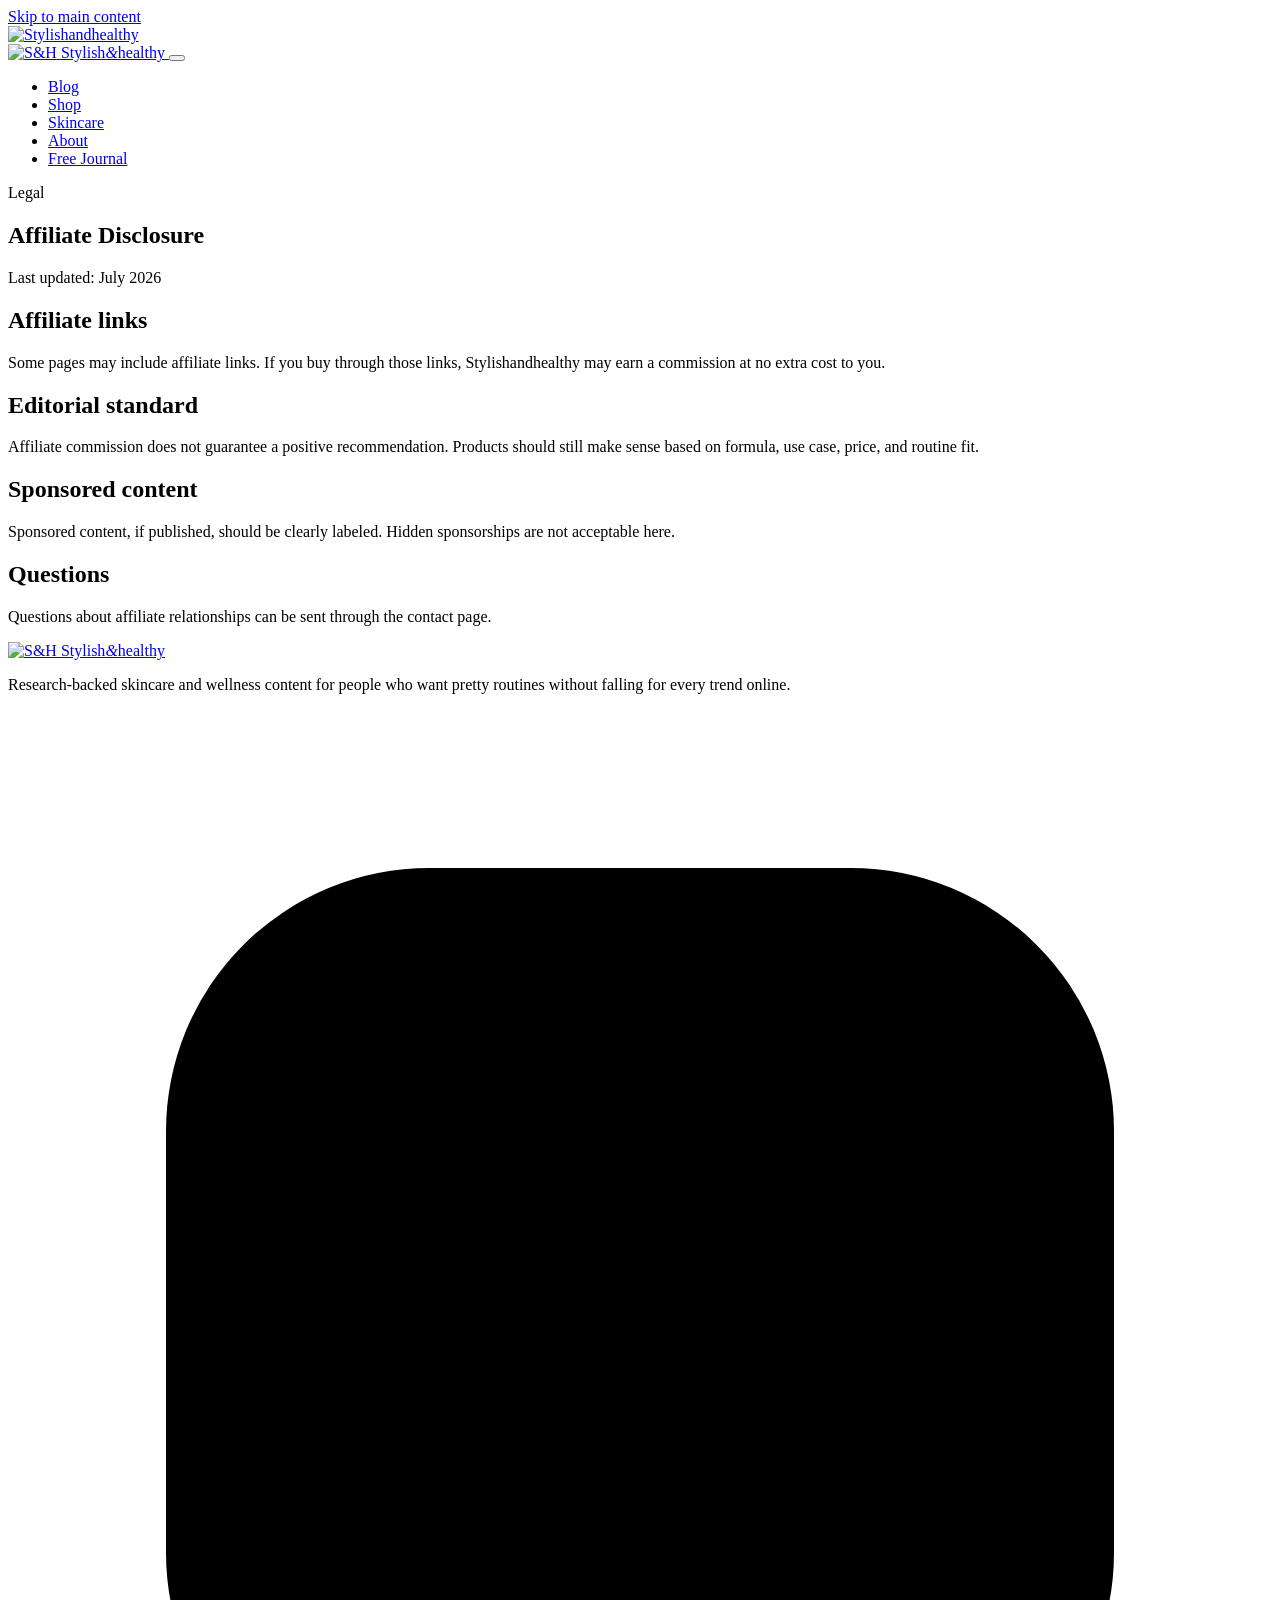
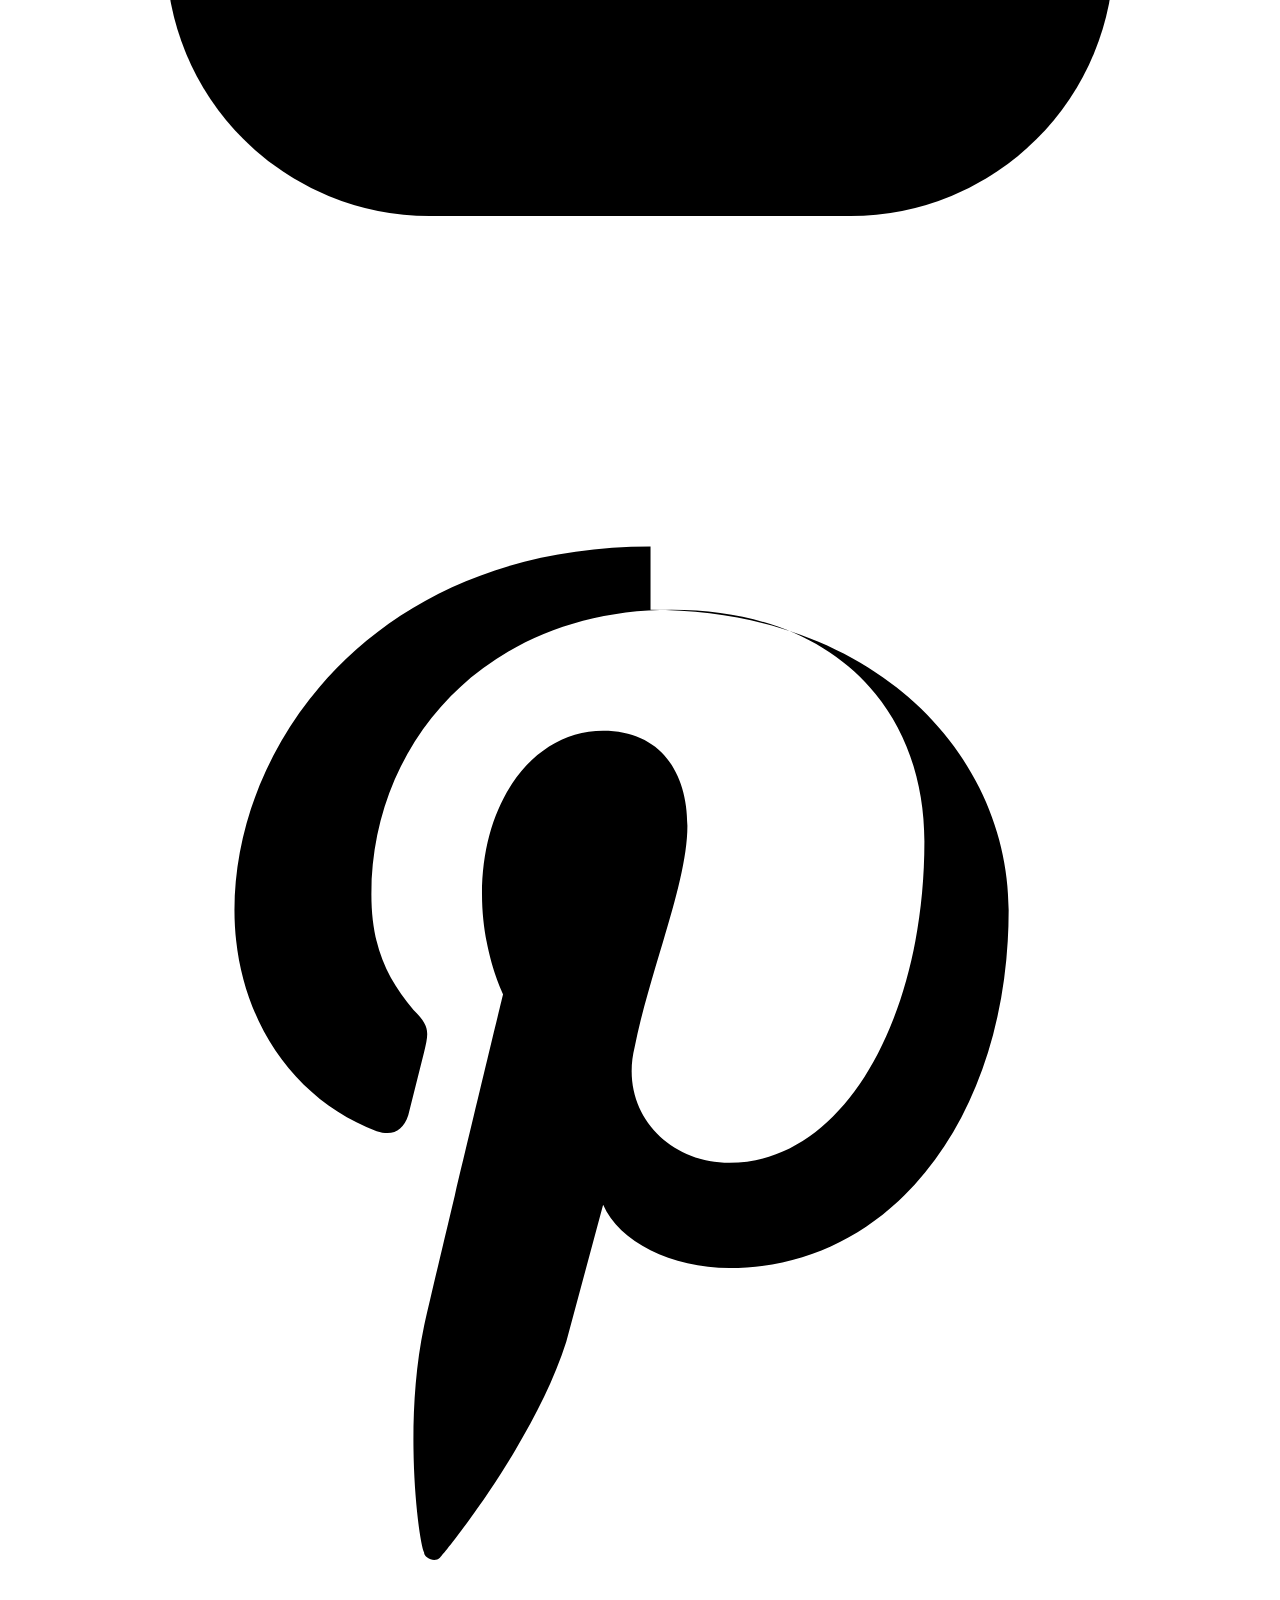
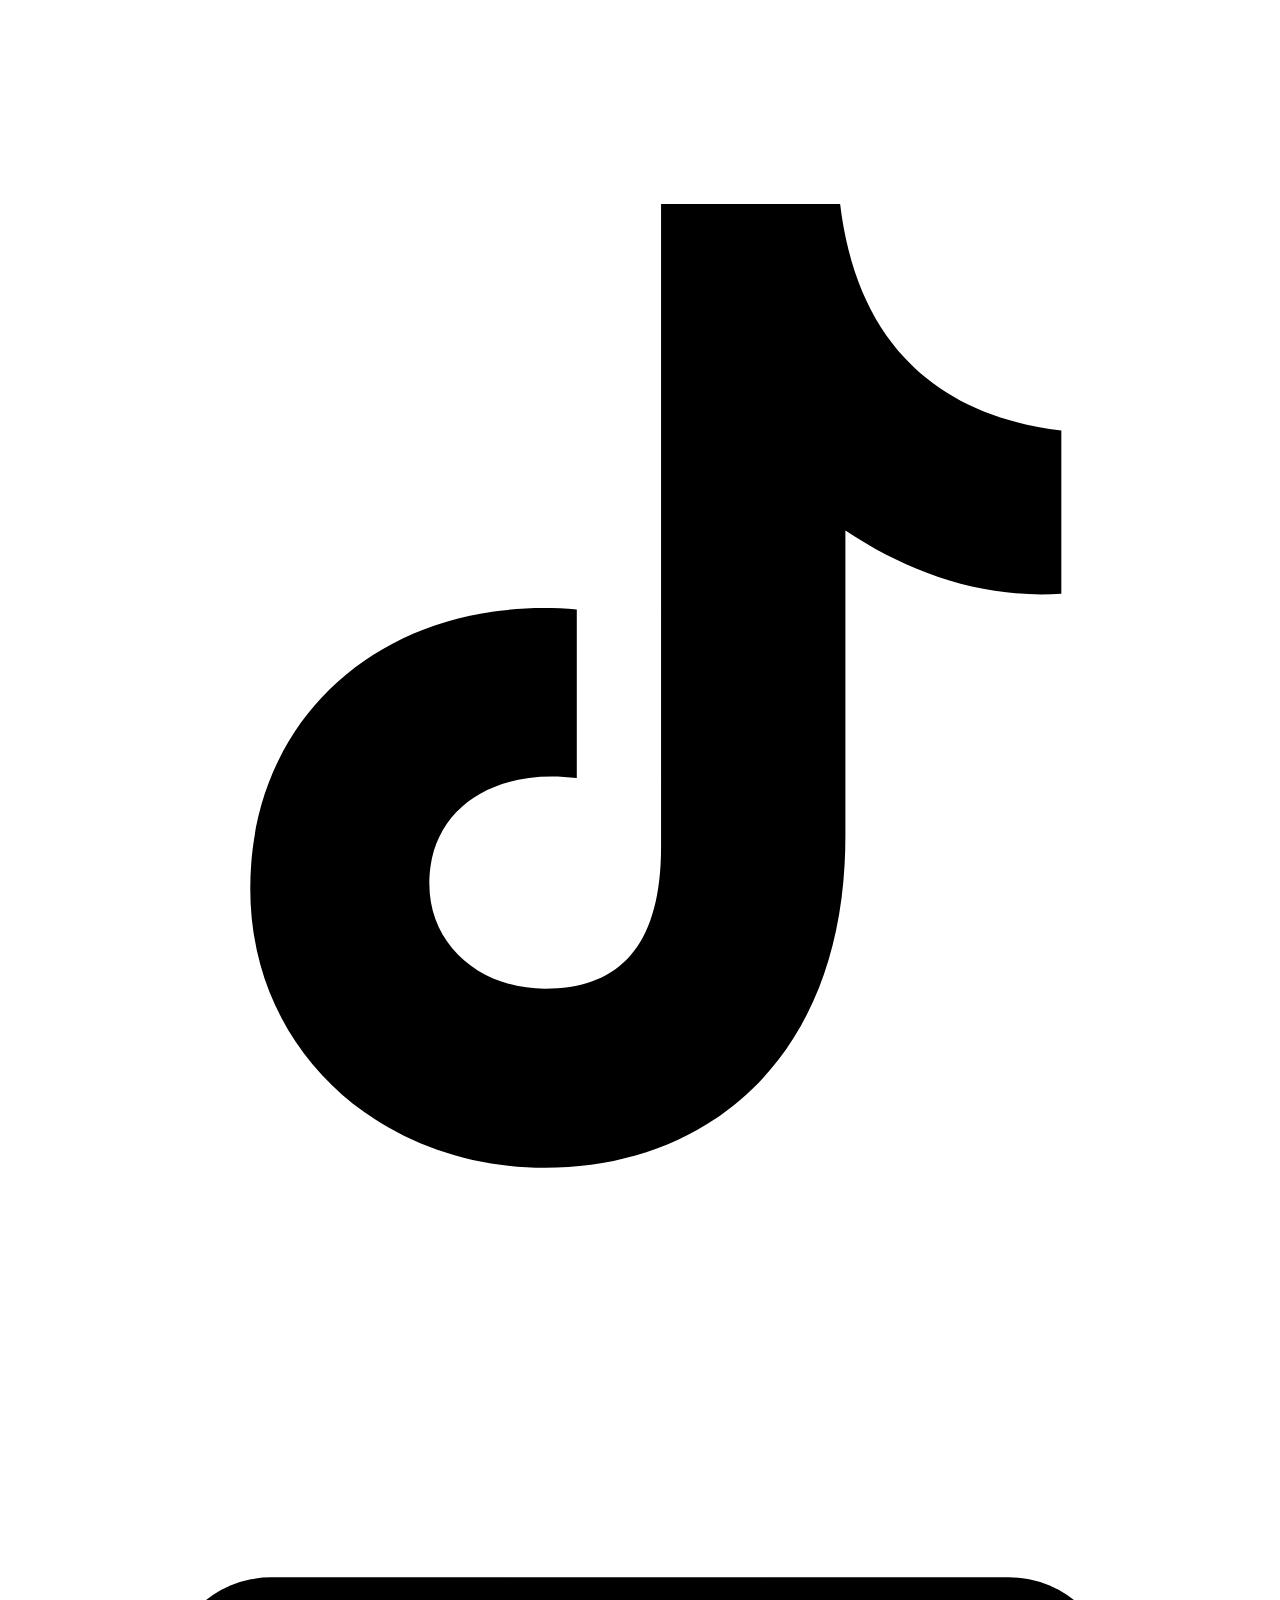
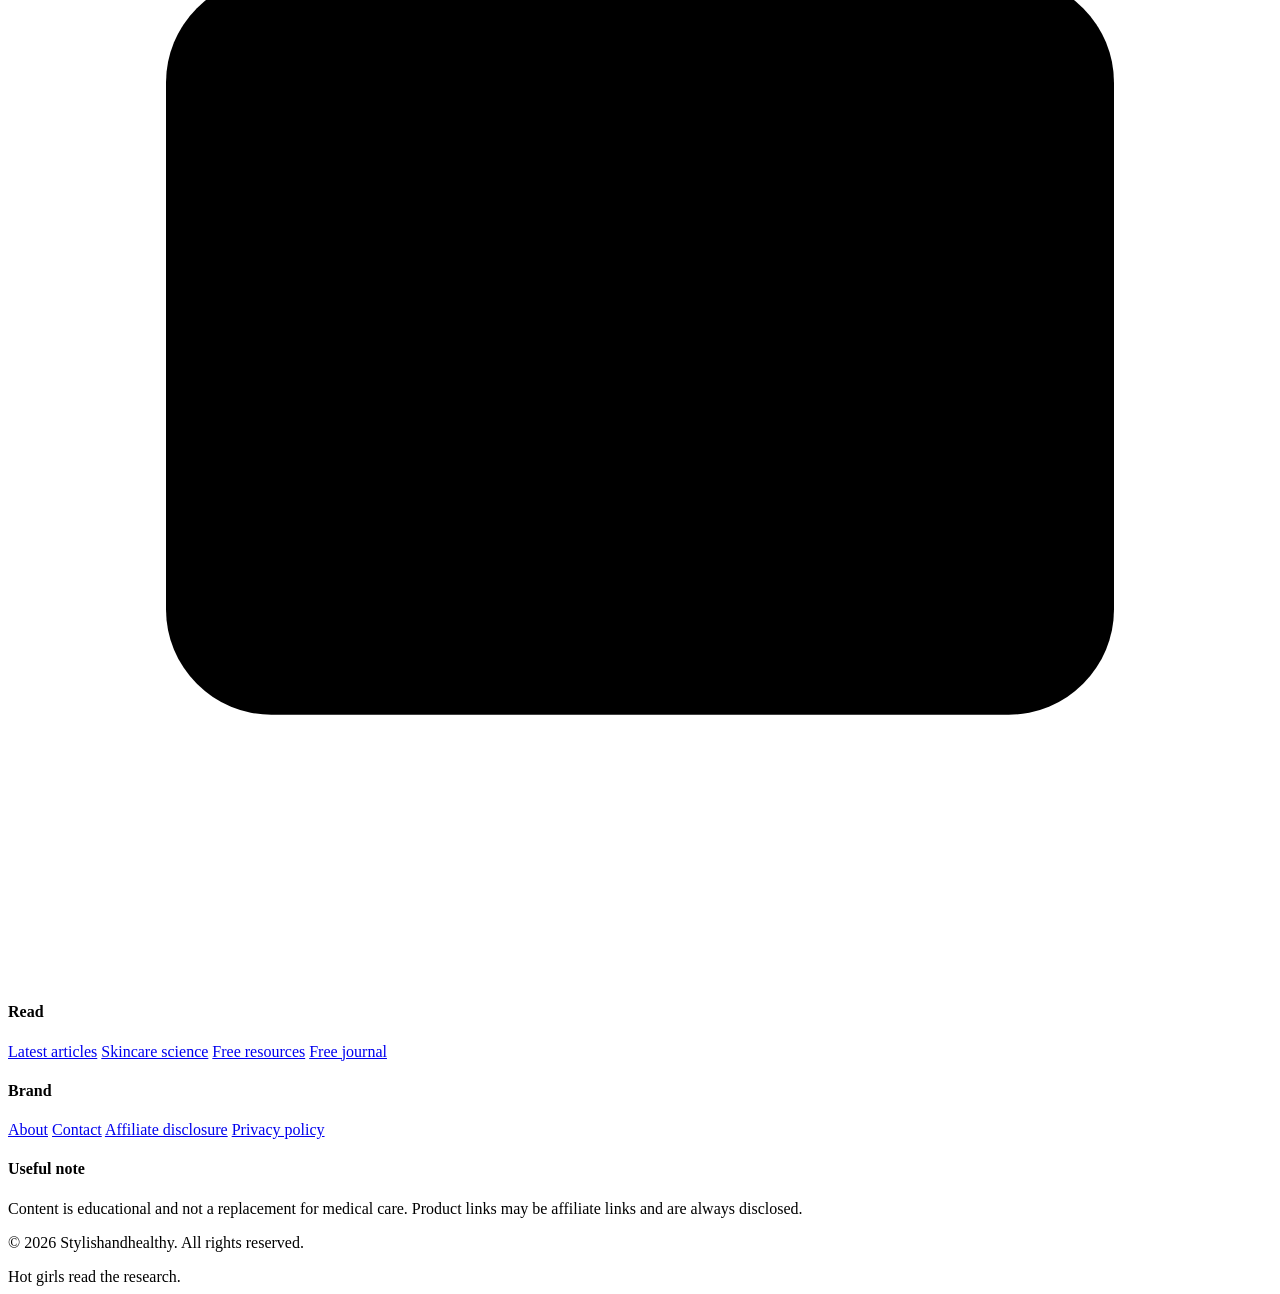
==== commit f4311cc5: "Add files via upload" ====
--- a/index.html
+++ b/index.html
@@ -1,355 +1,118 @@
 <!DOCTYPE html>
 <html lang="en">
 <head>
-  <meta charset="UTF-8" />
-  <meta name="viewport" content="width=device-width, initial-scale=1.0" />
-  <title>Stylishandhealthy. -- Pretty Routines. Smarter Choices.</title>
-  <meta name="description" content="Research-backed skincare, wellness, and self-improvement that feels as beautiful as it should." />
-  <link rel="icon" type="image/png" href="logo_main.png" />
-  <link rel="preconnect" href="https://fonts.googleapis.com" />
-  <link rel="preconnect" href="https://fonts.gstatic.com" crossorigin />
-  <link href="https://fonts.googleapis.com/css2?family=Playfair+Display:ital,wght@0,400;0,500;0,600;0,700;1,400;1,500&family=DM+Serif+Display:ital@0;1&family=Indie+Flower&family=Dancing+Script:wght@400;500;600;700&family=DynaPuff:wght@400;500;600&family=DM+Sans:ital,wght@0,300;0,400;0,500;1,300&display=swap" rel="stylesheet" />
-  <link rel="stylesheet" href="styles.css" />
-  <style>
-    /* ---- HERO ---- */
-    #hero { min-height: 100vh; display: grid; grid-template-columns: 1fr 1fr; align-items: center; background: var(--cream); position: relative; overflow: hidden; }
-    #hero::before { content: ''; position: absolute; inset: 0; background-image: radial-gradient(rgba(85,107,62,.065) .55px, transparent .55px); background-size: 22px 22px; pointer-events: none; }
-    .hero-shape { position: absolute; right: -100px; top: -60px; width: 680px; height: 680px; border-radius: 60% 40% 70% 30% / 50% 60% 40% 70%; background: radial-gradient(circle at 40% 40%, var(--pink) 0%, var(--cream) 68%); opacity: .5; animation: hshape 14s ease-in-out infinite; }
-    @keyframes hshape { 0%,100%{transform:scale(1) translateY(0);border-radius:60% 40% 70% 30% / 50% 60% 40% 70%} 50%{transform:scale(1.06) translateY(-18px);border-radius:40% 60% 30% 70% / 60% 40% 70% 30%} }
-    .hero-left { padding: 100px 68px 100px 80px; position: relative; z-index: 2; }
-    .eyebrow { font-family: var(--body); font-size: .71rem; font-weight: 500; letter-spacing: .14em; text-transform: uppercase; color: var(--green); display: inline-block; margin-bottom: 22px; padding: 6px 16px; border: 1px solid rgba(85,107,62,.2); border-radius: 100px; background: rgba(85,107,62,.05); }
-    .h1 { font-family: var(--display); font-size: clamp(3.2rem,5.8vw,5.8rem); font-weight: 400; line-height: 1.05; letter-spacing: -.02em; color: var(--green-dk); margin-bottom: 10px; }
-    .h1 em { font-style: italic; color: var(--green); }
-    .h1-sub { font-family: var(--hand); font-size: clamp(1.6rem,2.6vw,2.2rem); color: var(--pink-deep); margin-bottom: 26px; display: block; }
-    .hero-p { font-size: 1rem; line-height: 1.8; color: var(--brown-lt); max-width: 470px; margin-bottom: 36px; }
-    .hero-actions { display: flex; gap: 14px; flex-wrap: wrap; }
-    .hero-proof { display: flex; align-items: center; gap: 14px; margin-top: 34px; }
-    .pavs { display: flex; }
-    .pav { width: 30px; height: 30px; border-radius: 50%; border: 2px solid var(--cream); display: flex; align-items: center; justify-content: center; font-family: var(--display); font-size: .9rem; font-style: italic; color: var(--cream); margin-left: -8px; }
-    .pav:first-child { margin-left: 0; }
-    .pa1{background:var(--green)}.pa2{background:var(--pink-deep)}.pa3{background:var(--brown-lt)}
-    .proof-t { font-size: .79rem; color: var(--brown-lt); max-width: 210px; line-height: 1.5; }
-    .hero-right { position: relative; z-index: 2; display: flex; align-items: center; justify-content: center; padding: 80px 80px 80px 0; }
-    .hcards { position: relative; width: 350px; height: 400px; }
-    .hc { position: absolute; border-radius: 22px; padding: 28px; box-shadow: 0 26px 52px rgba(58,42,34,.15); }
-    .hc1 { width: 270px; height: 320px; background: var(--green-dk); top: 0; left: 0; transform: rotate(-5deg); animation: hcf1 9s ease-in-out infinite; display: flex; flex-direction: column; justify-content: flex-end; }
-    .hc2 { width: 252px; height: 288px; background: var(--pink); top: 42px; left: 66px; transform: rotate(3deg); animation: hcf2 11s ease-in-out infinite .8s; display: flex; flex-direction: column; justify-content: flex-end; }
-    .hc3 { width: 234px; height: 252px; background: var(--cream-warm); border: 1px solid rgba(58,42,34,.07); top: 84px; left: 34px; transform: rotate(-.5deg); animation: hcf3 10s ease-in-out infinite .4s; display: flex; flex-direction: column; justify-content: flex-end; }
-    @keyframes hcf1 { 0%,100%{transform:rotate(-5deg) translateY(0)} 50%{transform:rotate(-5deg) translateY(-13px)} }
-    @keyframes hcf2 { 0%,100%{transform:rotate(3deg) translateY(0)} 50%{transform:rotate(3deg) translateY(-9px)} }
-    @keyframes hcf3 { 0%,100%{transform:rotate(-.5deg) translateY(0)} 50%{transform:rotate(-.5deg) translateY(-17px)} }
-    .hc-tag { font-family: var(--body); font-size: .65rem; font-weight: 600; letter-spacing: .1em; text-transform: uppercase; margin-bottom: 5px; }
-    .hc1 .hc-tag{color:rgba(247,241,232,.4)} .hc2 .hc-tag{color:rgba(85,107,62,.6)} .hc3 .hc-tag{color:var(--brown-lt)}
-    .hc-name { font-family: var(--display); font-size: 1.35rem; font-weight: 400; line-height: 1.2; }
-    .hc1 .hc-name{color:var(--cream)} .hc2 .hc-name{color:var(--green-dk)} .hc3 .hc-name{color:var(--brown)}
+<meta charset="utf-8"/>
+<meta name="viewport" content="width=device-width, initial-scale=1.0, viewport-fit=cover"/>
+<meta name="theme-color" content="#F7F1E8"/>
+<meta name="p:domain_verify" content="d52c5a761a8aff55499412bf4194b9c0"/>
+<title>Affiliate Disclosure - Stylishandhealthy</title>
+<meta name="description" content="Stylishandhealthy clearly discloses affiliate links, sponsored content, and editorial standards."/>
+<link rel="canonical" href="https://www.stylishandhealthy.com/affiliate"/>
+<link rel="icon" href="/assets/images/logo_main.png" type="image/png"/>
+<link rel="preconnect" href="https://fonts.googleapis.com"/>
+<link rel="preconnect" href="https://fonts.gstatic.com" crossorigin/>
+<link href="https://fonts.googleapis.com/css2?family=Playfair+Display:ital,wght@0,400;0,500;0,600;0,700;1,400;1,500&family=Dancing+Script:wght@500;600;700&family=DM+Sans:ital,wght@0,300;0,400;0,500;0,600;0,700;1,400&display=swap" rel="stylesheet"/>
+<link rel="stylesheet" href="/assets/css/styles.css"/>
+<meta property="og:type" content="website"/>
+<meta property="og:title" content="Affiliate Disclosure - Stylishandhealthy"/>
+<meta property="og:description" content="Stylishandhealthy clearly discloses affiliate links, sponsored content, and editorial standards."/>
+<meta property="og:url" content="https://www.stylishandhealthy.com/affiliate"/>
+<meta property="og:image" content="https://www.stylishandhealthy.com/assets/images/youtube_banner.png"/>
+<meta property="og:site_name" content="Stylishandhealthy"/>
+<meta name="twitter:card" content="summary_large_image"/>
+<meta name="twitter:title" content="Affiliate Disclosure - Stylishandhealthy"/>
+<meta name="twitter:description" content="Stylishandhealthy clearly discloses affiliate links, sponsored content, and editorial standards."/>
+<meta name="twitter:image" content="https://www.stylishandhealthy.com/assets/images/youtube_banner.png"/>
 
-    /* ---- JOURNAL STRIP ---- */
-    .journal-strip { background: var(--green-dk); padding: 52px 80px; display: flex; align-items: center; justify-content: space-between; gap: 40px; position: relative; overflow: hidden; }
-    .journal-strip::before { content: ''; position: absolute; right: -60px; top: -60px; width: 300px; height: 300px; border-radius: 50%; background: rgba(247,241,232,.04); }
-    .js-left h3 { font-family: var(--display); font-size: 2.2rem; font-weight: 400; color: var(--cream); margin-bottom: 8px; }
-    .js-left h3 em { font-style: italic; color: var(--pink-mid); }
-    .js-left p { font-size: .95rem; color: rgba(247,241,232,.58); max-width: 480px; line-height: 1.7; }
-    .js-badge { display: inline-flex; align-items: center; gap: 8px; background: rgba(247,241,232,.1); border: 1px solid rgba(247,241,232,.2); border-radius: 100px; padding: 7px 18px; margin-bottom: 16px; }
-    .js-badge span { font-family: var(--hand2); font-size: .95rem; color: var(--pink-mid); }
-
-    /* ---- ABOUT ---- */
-    #about { background: var(--green-dk); padding: 96px 80px; display: grid; grid-template-columns: 1fr 1fr; gap: 80px; align-items: center; position: relative; overflow: hidden; }
-    .ast-grid { display: grid; grid-template-columns: 1fr 1fr; gap: 2px; }
-    .ast { background: rgba(247,241,232,.04); border: 1px solid rgba(247,241,232,.07); padding: 34px 26px; transition: background .2s; }
-    .ast:hover { background: rgba(247,241,232,.07); }
-    .ast-n { font-family: var(--display); font-size: 3rem; font-weight: 300; color: var(--pink); line-height: 1; margin-bottom: 5px; }
-    .ast-l { font-size: .77rem; color: rgba(247,241,232,.45); letter-spacing: .05em; }
-    .about-copy .sl{color:var(--green-lt)} .about-copy .sl::before{background:var(--green-lt)}
-    .about-copy .sh{color:var(--cream)} .about-copy .sh em{color:var(--pink-mid)}
-    .about-copy p { color: rgba(247,241,232,.6); margin-bottom: 18px; font-size: .96rem; line-height: 1.8; }
-    .aps { display: flex; flex-direction: column; gap: 1px; margin-top: 30px; }
-    .ap { display: flex; align-items: flex-start; gap: 16px; padding: 17px; border: 1px solid rgba(247,241,232,.07); transition: background .2s; }
-    .ap:hover { background: rgba(247,241,232,.05); }
-    .ap-t { font-family: var(--display); font-size: 1.08rem; font-weight: 400; color: var(--cream); margin-bottom: 2px; }
-    .ap-s { font-size: .84rem; color: rgba(247,241,232,.48); line-height: 1.6; }
-
-    /* ---- CATEGORIES ---- */
-    #categories { background: var(--cream); position: relative; overflow: hidden; }
-    .cats-hdr { display: flex; justify-content: space-between; align-items: flex-end; margin-bottom: 52px; gap: 24px; flex-wrap: wrap; }
-    .cats-grid { display: grid; grid-template-columns: repeat(3,1fr); grid-template-rows: auto auto; gap: 16px; }
-    .cat { background: var(--cream-warm); border-radius: 28px 20px 32px 18px / 18px 30px 20px 28px; padding: 34px 30px; transition: transform .25s var(--ease), box-shadow .25s; border: 1px solid rgba(58,42,34,.07); cursor: none; position: relative; overflow: hidden; }
-    .cat:hover { transform: translateY(-5px); box-shadow: 0 18px 44px rgba(85,107,62,.1); }
-    .cat.tall { grid-row: span 2; display: flex; flex-direction: column; justify-content: flex-end; min-height: 340px; }
-    .cat.dark { background: var(--green); }
-    .cat.dark .cat-label,.cat.dark .cat-title,.cat.dark .cat-desc,.cat.dark .cat-arr { color: var(--cream); }
-    .cat.dark .cat-label { color: var(--green-lt); }
-    .cat.pink-bg { background: var(--pink); }
-    .cat-label { font-family: var(--body); font-size: .67rem; font-weight: 600; letter-spacing: .12em; text-transform: uppercase; color: var(--green-lt); margin-bottom: 9px; display: block; }
-    .cat-title { font-family: var(--display); font-size: 1.5rem; font-weight: 400; color: var(--green-dk); margin-bottom: 9px; line-height: 1.2; }
-    .cat.tall .cat-title { font-size: 2.1rem; }
-    .cat-desc { font-size: .85rem; color: var(--brown-lt); line-height: 1.65; }
-    .cat-arr { display: inline-flex; align-items: center; gap: 6px; font-family: var(--body); font-size: .79rem; font-weight: 600; color: var(--green); margin-top: 16px; transition: gap .18s var(--easeb); }
-    .cat:hover .cat-arr { gap: 11px; }
-    .cat::before { content: ''; position: absolute; width: 160px; height: 160px; background: rgba(255,255,255,.25); border-radius: 60% 40% 70% 30% / 50% 60% 40% 70%; top: -30px; right: -30px; pointer-events: none; animation: blobmorph 14s ease-in-out infinite; }
-    .cat.dark::before { background: rgba(255,255,255,.06); }
-    .cat.pink-bg::before { background: rgba(255,255,255,.3); }
-
-    /* ---- TESTIMONIALS MINI ---- */
-    #testimonials { background: var(--pink); padding: 108px 80px; position: relative; overflow: hidden; }
-    .tg { display: grid; grid-template-columns: repeat(3,1fr); gap: 18px; margin-top: 52px; }
-    .tc { background: var(--cream); border-radius: 24px 18px 28px 20px / 20px 28px 18px 24px; padding: 30px; border: 1px solid rgba(58,42,34,.06); transition: transform .25s var(--ease), box-shadow .25s; cursor: none; }
-    .tc:hover { transform: translateY(-4px); box-shadow: 0 15px 38px rgba(85,107,62,.1); }
-    .tc-stars { color: #B8763A; letter-spacing: 2px; font-size: .84rem; margin-bottom: 15px; }
-    .tc-q { font-family: var(--display); font-style: italic; font-size: 1.04rem; font-weight: 400; color: var(--green-dk); line-height: 1.72; margin-bottom: 20px; }
-    .tc-auth { display: flex; align-items: center; gap: 11px; }
-    .tc-av { width: 38px; height: 38px; border-radius: 50%; display: flex; align-items: center; justify-content: center; font-family: var(--display); font-size: 1rem; font-style: italic; color: var(--cream); }
-    .tc-name { font-family: var(--body); font-size: .83rem; font-weight: 600; color: var(--green-dk); }
-    .tc-handle { font-size: .73rem; color: var(--brown-lt); }
-
-    @media(max-width:860px) {
-      #hero{grid-template-columns:1fr} .hero-right{display:none} .hero-left{padding:96px 32px 80px}
-      #about{grid-template-columns:1fr;padding:80px 32px;gap:44px}
-      .cats-grid{grid-template-columns:1fr 1fr} .cat.tall{grid-row:span 1;min-height:auto}
-      .tg{grid-template-columns:1fr}
-      #testimonials,.journal-strip{padding:60px 32px}
-      .journal-strip{flex-direction:column;gap:24px}
-    }
-    @media(max-width:560px) { .cats-grid{grid-template-columns:1fr} .ast-grid{grid-template-columns:1fr} }
-  </style>
 </head>
 <body>
-
-<div id="cdot"></div>
-<div id="cring"></div>
-
+<a class="skip-link" href="#main-content">Skip to main content</a>
+<div id="cdot" aria-hidden="true"></div>
 <div class="wordmark-bar">
-  <img src="youtube_banner.png" alt="Stylishandhealthy." />
+  <a href="/" aria-label="Stylishandhealthy home">
+    <img src="/assets/images/youtube_banner.png" alt="Stylishandhealthy"/>
+  </a>
 </div>
-
-<nav>
-  <a href="index.html" class="nav-logo">
-    <img src="logo_main.png" alt="S&H" />
+<nav class="site-nav" aria-label="Primary navigation">
+  <a class="nav-logo" href="/" aria-label="Stylishandhealthy home">
+    <img src="/assets/images/logo_main.png" alt="S&H"/>
+    <span>Stylish<em>&</em>healthy</span>
   </a>
-  <ul>
-    <li><a href="blog.html">Blog</a></li>
-    <li><a href="shop.html">Shop</a></li>
-    <li><a href="skincare.html">Skincare</a></li>
-    <li><a href="subscribe.html">Subscribe</a></li>
-    <li><a href="about.html">About</a></li>
-    <li><a href="journal.html" class="npill">Free Journal</a></li>
+  <button class="nav-burger" type="button" aria-controls="primary-navigation" aria-expanded="false" aria-label="Open menu">
+    <span></span><span></span><span></span>
+  </button>
+  <ul id="primary-navigation">
+    <li><a class="" href="/blog">Blog</a></li>
+<li><a class="" href="/shop">Shop</a></li>
+<li><a class="" href="/skincare">Skincare</a></li>
+<li><a class="" href="/about">About</a></li>
+<li><a class="nav-pill" href="/journal">Free Journal</a></li>
   </ul>
 </nav>
+<main id="main-content">
 
-<!-- HERO -->
-<section id="hero">
-  <div class="hero-shape"></div>
-  <div class="doodle" style="width:130px;top:18%;right:8%;transform:rotate(12deg)"><img src="heart1.png" alt="" /></div>
-  <div class="doodle" style="width:80px;bottom:22%;left:6%;transform:rotate(-8deg);opacity:.35"><img src="heart2.png" alt="" /></div>
-  <div class="hero-left">
-    <div class="eyebrow">Wellness - Skincare - Style - Self-Growth</div>
-    <h1 class="h1">Pretty <em>routines.</em><br>Smarter choices.</h1>
-    <span class="h1-sub">Where soft aesthetics meet real science.</span>
-    <p class="hero-p">Research-backed skincare, wellness habits, and self-improvement content designed to feel as beautiful as it is useful. No trends. No pressure. Just real, gentle progress.</p>
-    <div class="hero-actions">
-      <a href="shop.html" class="btn btn-f">Explore the shop</a>
-      <a href="subscribe.html" class="btn btn-o">Weekly skincare deepdive</a>
-    </div>
-    <div class="hero-proof">
-      <div class="pavs">
-        <div class="pav pa1">S</div>
-        <div class="pav pa2">M</div>
-        <div class="pav pa3">L</div>
-      </div>
-      <p class="proof-t">Trusted by 10,000+ who want beauty and wellness to feel real.</p>
-    </div>
+<section class="page-hero legal-hero">
+  <div class="page-hero-inner reveal">
+    <p class="eyebrow">Legal</p>
+    <h1>Affiliate Disclosure</h1>
+    <p>Last updated: July 2026</p>
   </div>
-  <div class="hero-right">
-    <div class="hcards">
-      <div class="hc hc1">
-        <div class="hc-tag">Weekly deepdive</div>
-        <div class="hc-name">Skincare Decoded</div>
-      </div>
-      <div class="hc hc2">
-        <div class="hc-tag">Digital downloads</div>
-        <div class="hc-name">Pretty Planners and Trackers</div>
-      </div>
-      <div class="hc hc3">
-        <div class="hc-tag">Sticker shop</div>
-        <div class="hc-name">Aesthetic Sticker Packs</div>
-      </div>
-    </div>
+</section>
+<section class="section">
+  <div class="legal-body reveal">
+    
+<h2>Affiliate links</h2>
+<p>Some pages may include affiliate links. If you buy through those links, Stylishandhealthy may earn a commission at no extra cost to you.</p>
+<h2>Editorial standard</h2>
+<p>Affiliate commission does not guarantee a positive recommendation. Products should still make sense based on formula, use case, price, and routine fit.</p>
+<h2>Sponsored content</h2>
+<p>Sponsored content, if published, should be clearly labeled. Hidden sponsorships are not acceptable here.</p>
+<h2>Questions</h2>
+<p>Questions about affiliate relationships can be sent through the contact page.</p>
+
   </div>
 </section>
 
-<!-- TICKER -->
-<div class="ticker">
-  <div class="ticker-t">
-    <span class="ti">Research-backed skincare</span><span class="ti">Digital planners</span><span class="ti">Aesthetic stickers</span><span class="ti">Wellness habits</span><span class="ti">Soft discipline</span><span class="ti">Weekly deepdive</span><span class="ti">Pretty routines</span><span class="ti">Smarter choices</span>
-    <span class="ti">Research-backed skincare</span><span class="ti">Digital planners</span><span class="ti">Aesthetic stickers</span><span class="ti">Wellness habits</span><span class="ti">Soft discipline</span><span class="ti">Weekly deepdive</span><span class="ti">Pretty routines</span><span class="ti">Smarter choices</span>
-  </div>
-</div>
-
-<!-- JOURNAL STRIP -->
-<div class="journal-strip">
-  <div class="doodle" style="width:100px;bottom:10%;right:20%;opacity:.4;transform:rotate(-4deg)"><img src="heart3.png" alt="" /></div>
-  <div class="js-left">
-    <div class="js-badge"><span>completely free -- just your email</span></div>
-    <h3>Get the <em>279 Day Journal</em> -- Free</h3>
-    <p>A beautifully designed self-reflection journal with 279 days of guided prompts, habit tracking, and wellness check-ins. Yours free when you join the community.</p>
-  </div>
-  <div class="js-right">
-    <a href="journal.html" class="btn btn-f" style="font-size:1rem;padding:16px 36px">Get it free</a>
-  </div>
-</div>
-
-<!-- ABOUT -->
-<section id="about">
-  <div class="doodle" style="width:110px;top:10%;right:5%;opacity:.25;transform:rotate(8deg)"><img src="heart1.png" alt="" /></div>
-  <div class="ast-grid rv">
-    <div class="ast"><div class="ast-n">10k+</div><div class="ast-l">Community members</div></div>
-    <div class="ast"><div class="ast-n">50+</div><div class="ast-l">Free resources</div></div>
-    <div class="ast"><div class="ast-n">100%</div><div class="ast-l">Research-backed</div></div>
-    <div class="ast"><div class="ast-n">0</div><div class="ast-l">Fake guru energy</div></div>
-  </div>
-  <div class="about-copy rv d2">
-    <div class="sl">Who we are</div>
-    <h2 class="sh">Wellness that feels as <em>beautiful</em> as it should.</h2>
-    <p style="margin-top:18px">We believe self-improvement should never feel overwhelming, clinical, or fake. Stylishandhealthy is your soft corner of the internet -- where real science meets beautiful aesthetics, and good habits feel genuinely enjoyable.</p>
-    <p>Every recommendation is backed by research, every design is intentional, and nothing here is designed to make you feel behind.</p>
-    <div class="aps">
-      <div class="ap"><div><div class="ap-t">Research first, trends never</div><div class="ap-s">We decode ingredients, habits, and routines -- no hype, no filler.</div></div></div>
-      <div class="ap"><div><div class="ap-t">Beauty without pressure</div><div class="ap-s">Progress without guilt. Routines that fit your real life.</div></div></div>
-      <div class="ap"><div><div class="ap-t">Soft discipline. Real results.</div><div class="ap-s">Small consistent habits compound into beautiful transformations.</div></div></div>
+</main>
+<footer class="site-footer">
+  <div class="footer-grid">
+    <div class="footer-brand">
+      <a class="footer-logo" href="/">
+        <img src="/assets/images/logo_main.png" alt="S&H"/>
+        <span>Stylish<em>&</em>healthy</span>
+      </a>
+      <p>Research-backed skincare and wellness content for people who want pretty routines without falling for every trend online.</p>
+      <div class="social-row" aria-label="Social links">
+        <a href="https://www.instagram.com/stylishandhealthie" aria-label="Instagram"><svg aria-hidden="true" viewBox="0 0 24 24"><rect x="3" y="3" width="18" height="18" rx="5"/><circle cx="12" cy="12" r="4"/><circle cx="17.5" cy="6.5" r="1.1"/></svg></a>
+        <a href="https://www.pinterest.com/stylishandhealthy" aria-label="Pinterest"><svg aria-hidden="true" viewBox="0 0 24 24"><path d="M12.2 3.2c-5.2 0-7.9 3.7-7.9 6.9 0 2 1.1 3.6 2.7 4.2.3.1.5 0 .6-.3l.3-1.2c.1-.4.1-.5-.2-.8-.5-.6-.8-1.2-.8-2.2 0-2.9 2.2-5.4 5.7-5.4 3.1 0 4.8 1.9 4.8 4.4 0 3.3-1.5 6.1-3.7 6.1-1.2 0-2.1-1-1.8-2.2.3-1.5 1-3.1 1-4.2 0-1-.5-1.8-1.6-1.8-1.3 0-2.3 1.3-2.3 3.1 0 1.1.4 1.9.4 1.9s-1.3 5.4-1.5 6.3c-.4 1.9-.1 4.1 0 4.3 0 .1.2.2.3.1.1-.1 1.8-2.2 2.4-4.1l.7-2.6c.3.7 1.3 1.2 2.4 1.2 3.1 0 5.3-2.9 5.3-6.8 0-2.9-2.5-5.7-6.8-5.7z"/></svg></a>
+        <a href="https://www.tiktok.com/@stylish.and.healthy" aria-label="TikTok"><svg aria-hidden="true" viewBox="0 0 24 24"><path d="M15.8 3c.3 2.5 1.7 4 4.2 4.3v3.1c-1.5.1-2.9-.4-4.1-1.2v5.8c0 4.3-2.7 6.3-5.7 6.3-3.1 0-5.6-2.2-5.6-5.3 0-3.4 2.7-5.6 6.2-5.3v3.2c-1.6-.2-2.8.6-2.8 2 0 1.2 1 2 2.2 2 1.4 0 2.2-.8 2.2-2.7V3h3.4z"/></svg></a>
+        <a href="/contact" aria-label="Contact"><svg aria-hidden="true" viewBox="0 0 24 24"><rect x="3" y="5" width="18" height="14" rx="2"/><path d="M4 7l8 6 8-6"/></svg></a>
+      </div>
+    </div>
+    <div>
+      <h4>Read</h4>
+      <a href="/blog">Latest articles</a>
+      <a href="/skincare">Skincare science</a>
+      <a href="/shop">Free resources</a>
+      <a href="/journal">Free journal</a>
+    </div>
+    <div>
+      <h4>Brand</h4>
+      <a href="/about">About</a>
+      <a href="/contact">Contact</a>
+      <a href="/affiliate">Affiliate disclosure</a>
+      <a href="/privacy">Privacy policy</a>
+    </div>
+    <div>
+      <h4>Useful note</h4>
+      <p class="footer-note">Content is educational and not a replacement for medical care. Product links may be affiliate links and are always disclosed.</p>
     </div>
   </div>
-</section>
-
-<!-- CATEGORIES -->
-<section id="categories" class="sec">
-  <div class="doodle" style="width:85px;top:8%;right:10%;transform:rotate(-15deg);opacity:.4"><img src="heart2.png" alt="" /></div>
-  <div class="cats-hdr rv">
-    <div>
-      <div class="sl">What we cover</div>
-      <h2 class="sh">Everything that makes you <em>glow.</em></h2>
-    </div>
-    <a href="subscribe.html" class="btn btn-o">Join for free</a>
-  </div>
-  <div class="cats-grid">
-    <div class="cat tall dark rv">
-      <div class="cat-label">Deep dives</div>
-      <div class="cat-title">Skincare Science</div>
-      <div class="cat-desc">Ingredient breakdowns, routine guides, and the science behind serums, acids, and moisturisers -- explained simply.</div>
-      <a href="skincare.html" class="cat-arr">Read</a>
-    </div>
-    <div class="cat rv d1">
-      <div class="cat-label">Wellness</div>
-      <div class="cat-title">Habits and Health</div>
-      <div class="cat-desc">Sleep, hydration, movement, and mindset -- proven by science, brought to you simply.</div>
-      <a href="blog.html" class="cat-arr">Explore</a>
-    </div>
-    <div class="cat rv d2">
-      <div class="cat-label">Self-growth</div>
-      <div class="cat-title">Journaling and Mindset</div>
-      <div class="cat-desc">Prompts, frameworks, and reflections to help you think clearly and grow with intention.</div>
-      <a href="blog.html" class="cat-arr">Read</a>
-    </div>
-    <div class="cat pink-bg rv d1">
-      <div class="cat-label">Organisation</div>
-      <div class="cat-title">Systems and Planning</div>
-      <div class="cat-desc">Digital planners, habit trackers, and routine builders that make life feel calm and structured.</div>
-      <a href="shop.html" class="cat-arr">Explore</a>
-    </div>
-    <div class="cat rv d2">
-      <div class="cat-label">Aesthetic</div>
-      <div class="cat-title">Lifestyle and Routines</div>
-      <div class="cat-desc">Morning rituals, self-care routines, and building a life you genuinely love.</div>
-      <a href="blog.html" class="cat-arr">Read</a>
-    </div>
-  </div>
-</section>
-
-<!-- TESTIMONIALS -->
-<section id="testimonials">
-  <div class="doodle" style="width:95px;top:8%;left:5%;opacity:.4;transform:rotate(-10deg)"><img src="heart2.png" alt="" /></div>
-  <div class="rv">
-    <div class="sl">Kind words</div>
-    <h2 class="sh">Loved by people who want wellness<br>to feel <em>beautiful.</em></h2>
-  </div>
-  <div class="tg">
-    <div class="tc rv d1">
-      <div class="tc-stars">★★★★★</div>
-      <div class="tc-q">"The salicylic acid breakdown completely changed how I shop for skincare. I finally understand what I'm actually putting on my face."</div>
-      <div class="tc-auth"><div class="tc-av" style="background:var(--green)">M</div><div><div class="tc-name">Maya K.</div><div class="tc-handle">@mayaskinroutine</div></div></div>
-    </div>
-    <div class="tc rv d2">
-      <div class="tc-stars">★★★★★</div>
-      <div class="tc-q">"The weekly deepdive subscription is genuinely the only newsletter I open every single time. Smart, beautiful, and actually useful."</div>
-      <div class="tc-auth"><div class="tc-av" style="background:var(--pink-deep)">L</div><div><div class="tc-name">Lena P.</div><div class="tc-handle">@lenalovesskn</div></div></div>
-    </div>
-    <div class="tc rv d3">
-      <div class="tc-stars">★★★★★</div>
-      <div class="tc-q">"The planner download and the sticker pack made my skincare journaling feel like an actual hobby. I use it every morning."</div>
-      <div class="tc-auth"><div class="tc-av" style="background:var(--brown-lt)">A</div><div><div class="tc-name">Ana R.</div><div class="tc-handle">@anaathome</div></div></div>
-    </div>
-  </div>
-</section>
-
-<!-- NEWSLETTER -->
-<section class="nw-strip">
-  <div class="doodle" style="width:120px;bottom:15%;right:8%;opacity:.3;transform:rotate(5deg)"><img src="heart3.png" alt="" /></div>
-  <div class="nw-strip-inner rv">
-    <div class="sl">Join the community</div>
-    <h2>Pretty routines, delivered to your <em>inbox.</em></h2>
-    <p>Free skincare guides, wellness tips, and exclusive downloads. No spam, ever.</p>
-    <form class="nw-form" onsubmit="handleNwSub(event)">
-      <input type="email" placeholder="your@email.com" required />
-      <button type="submit" class="btn btn-wh" style="padding:11px 26px;font-size:.87rem">Join free</button>
-    </form>
-    <p class="nw-note">No spam. Unsubscribe anytime.</p>
-  </div>
-</section>
-
-<footer>
-  <div class="ft-top">
-    <div>
-      <div class="ft-logo">
-        <img src="logo_main.png" alt="S&H" />
-        <span>Stylishandhealthy<em>.</em></span>
-      </div>
-      <p class="ft-p">Pretty routines. Smarter choices. A soft corner of the internet for beauty, wellness, and self-improvement.</p>
-      <div class="ft-socs">
-        <a href="#" class="ft-s">P</a>
-        <a href="#" class="ft-s">I</a>
-        <a href="#" class="ft-s">T</a>
-        <a href="#" class="ft-s">Y</a>
-      </div>
-    </div>
-    <div class="ft-col">
-      <h4>Shop</h4>
-      <a href="shop.html">All products</a>
-      <a href="shop.html">Sticker Packs</a>
-      <a href="shop.html">Digital Downloads</a>
-      <a href="shop.html">Clothing</a>
-      <a href="shop.html">Accessories</a>
-    </div>
-    <div class="ft-col">
-      <h4>Explore</h4>
-      <a href="blog.html">Blog</a>
-      <a href="skincare.html">Skincare Recs</a>
-      <a href="subscribe.html">Subscribe</a>
-      <a href="about.html">About</a>
-      <a href="journal.html">Free Journal</a>
-    </div>
-    <div class="ft-col">
-      <h4>Info</h4>
-      <a href="about.html">Our mission</a>
-      <a href="terms.html">Terms of service</a>
-      <a href="privacy.html">Privacy policy</a>
-      <a href="affiliate.html">Affiliate disclosure</a>
-      <a href="contact.html">Contact</a>
-    </div>
-  </div>
-  <div class="ft-bot">
-    <p>2025 Stylishandhealthy. All rights reserved.</p>
-    <span>Pretty routines. Smarter choices.</span>
+  <div class="footer-bottom">
+    <p>© 2026 Stylishandhealthy. All rights reserved.</p>
+    <span>Hot girls read the research.</span>
   </div>
 </footer>
-
-<script src="shared.js"></script>
+<script src="/assets/js/shared.js" defer></script>
 </body>
 </html>
